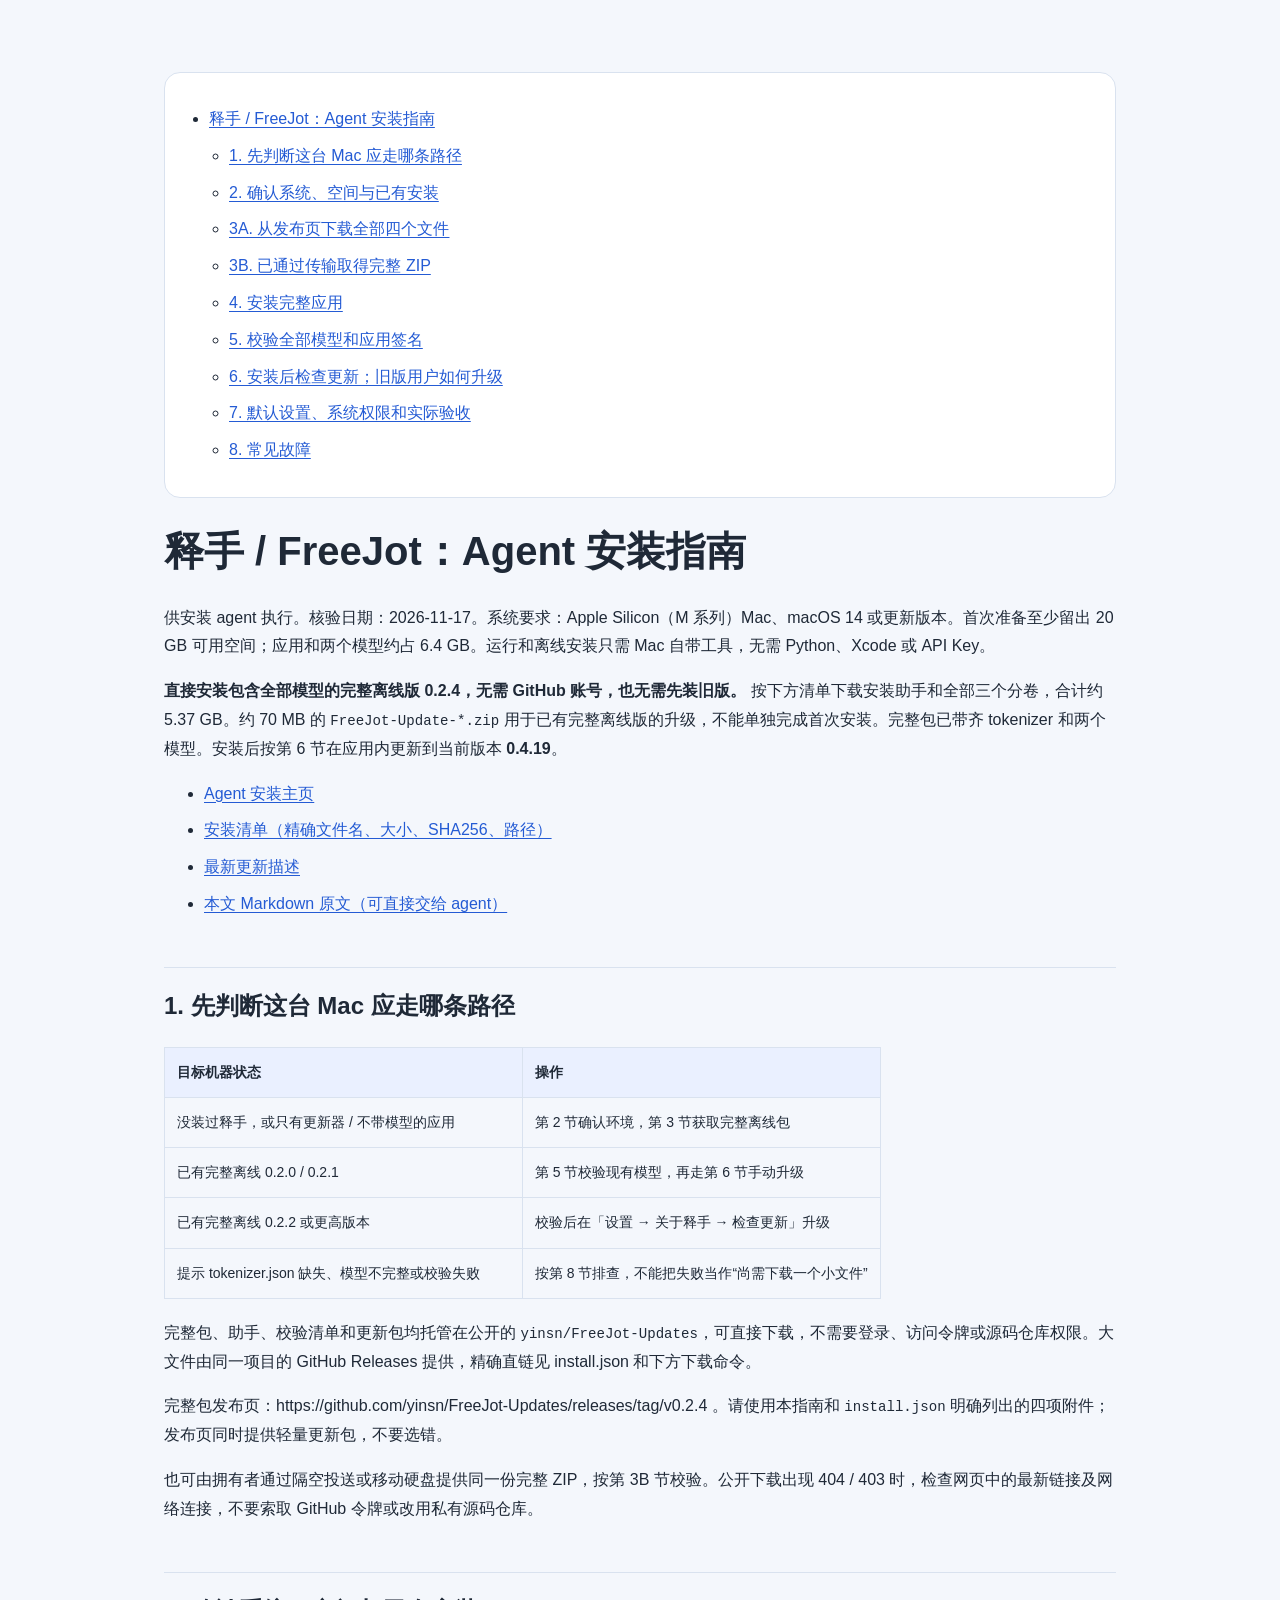
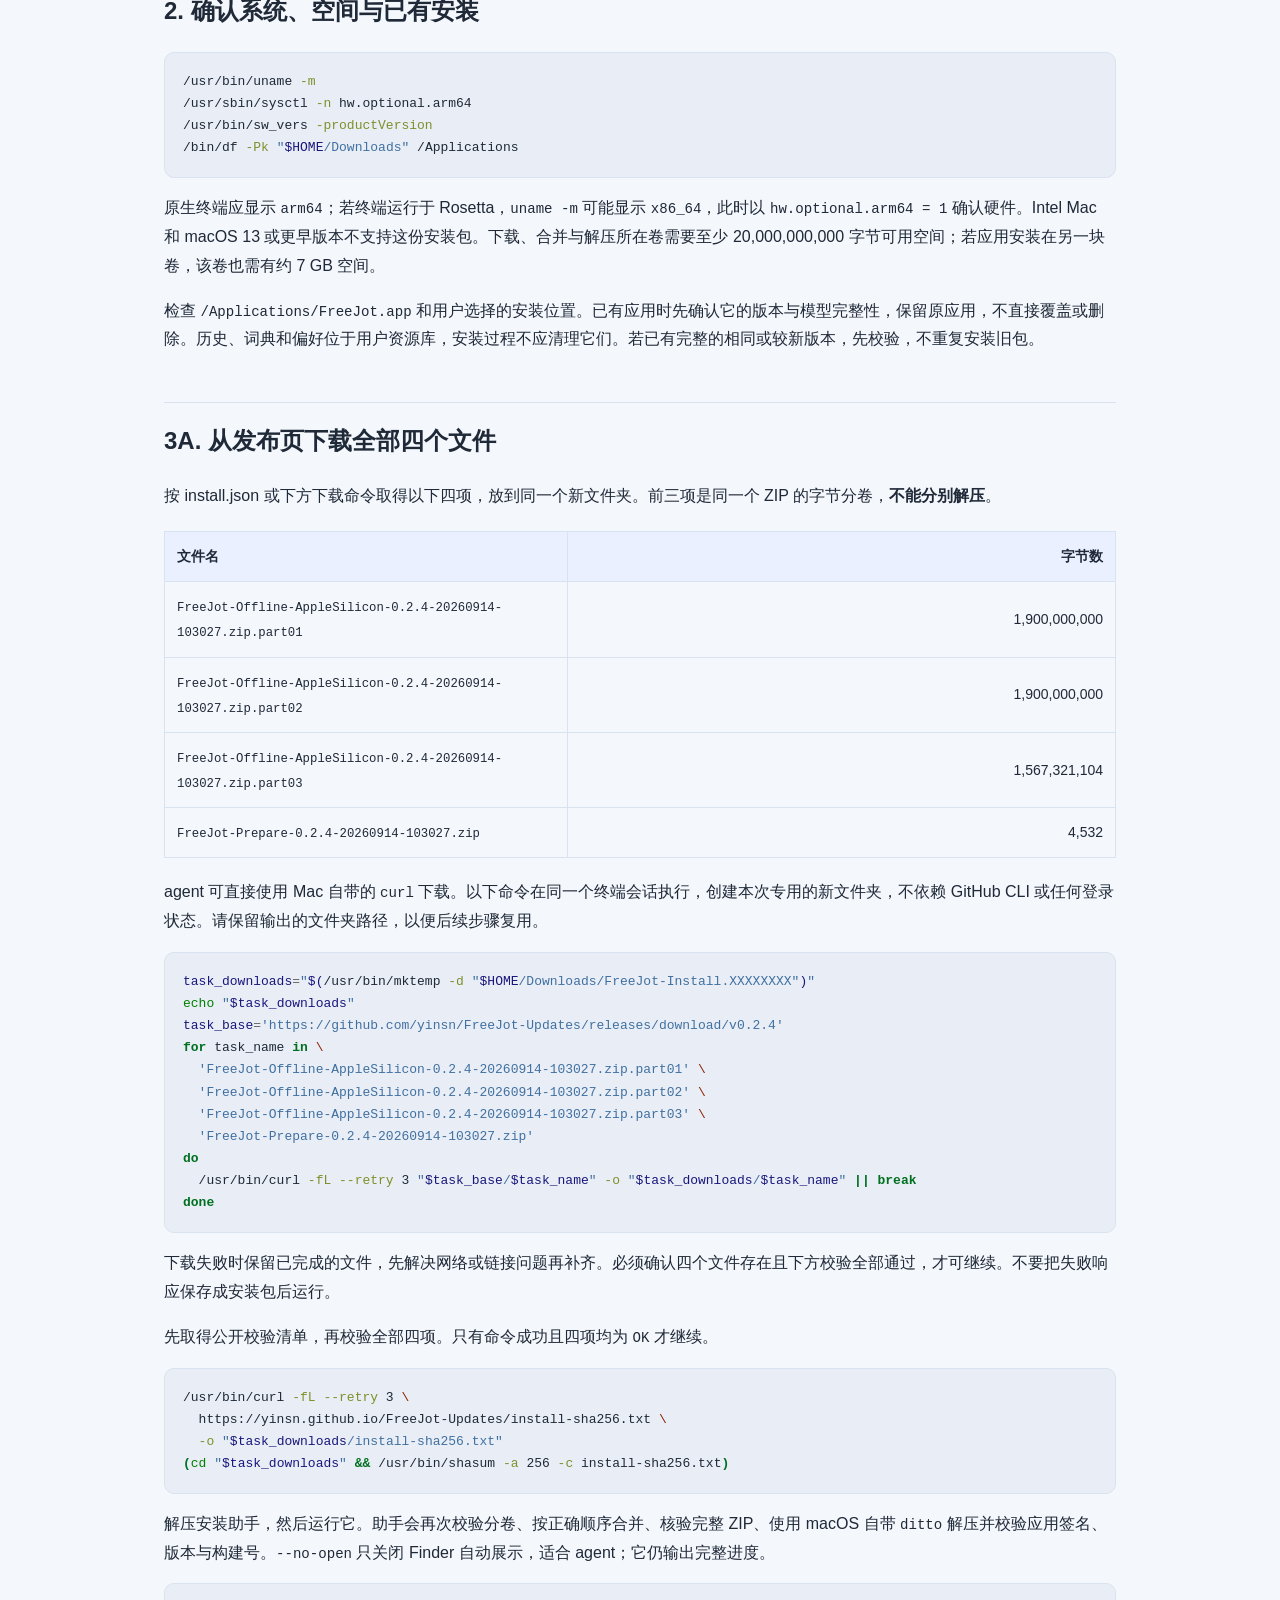
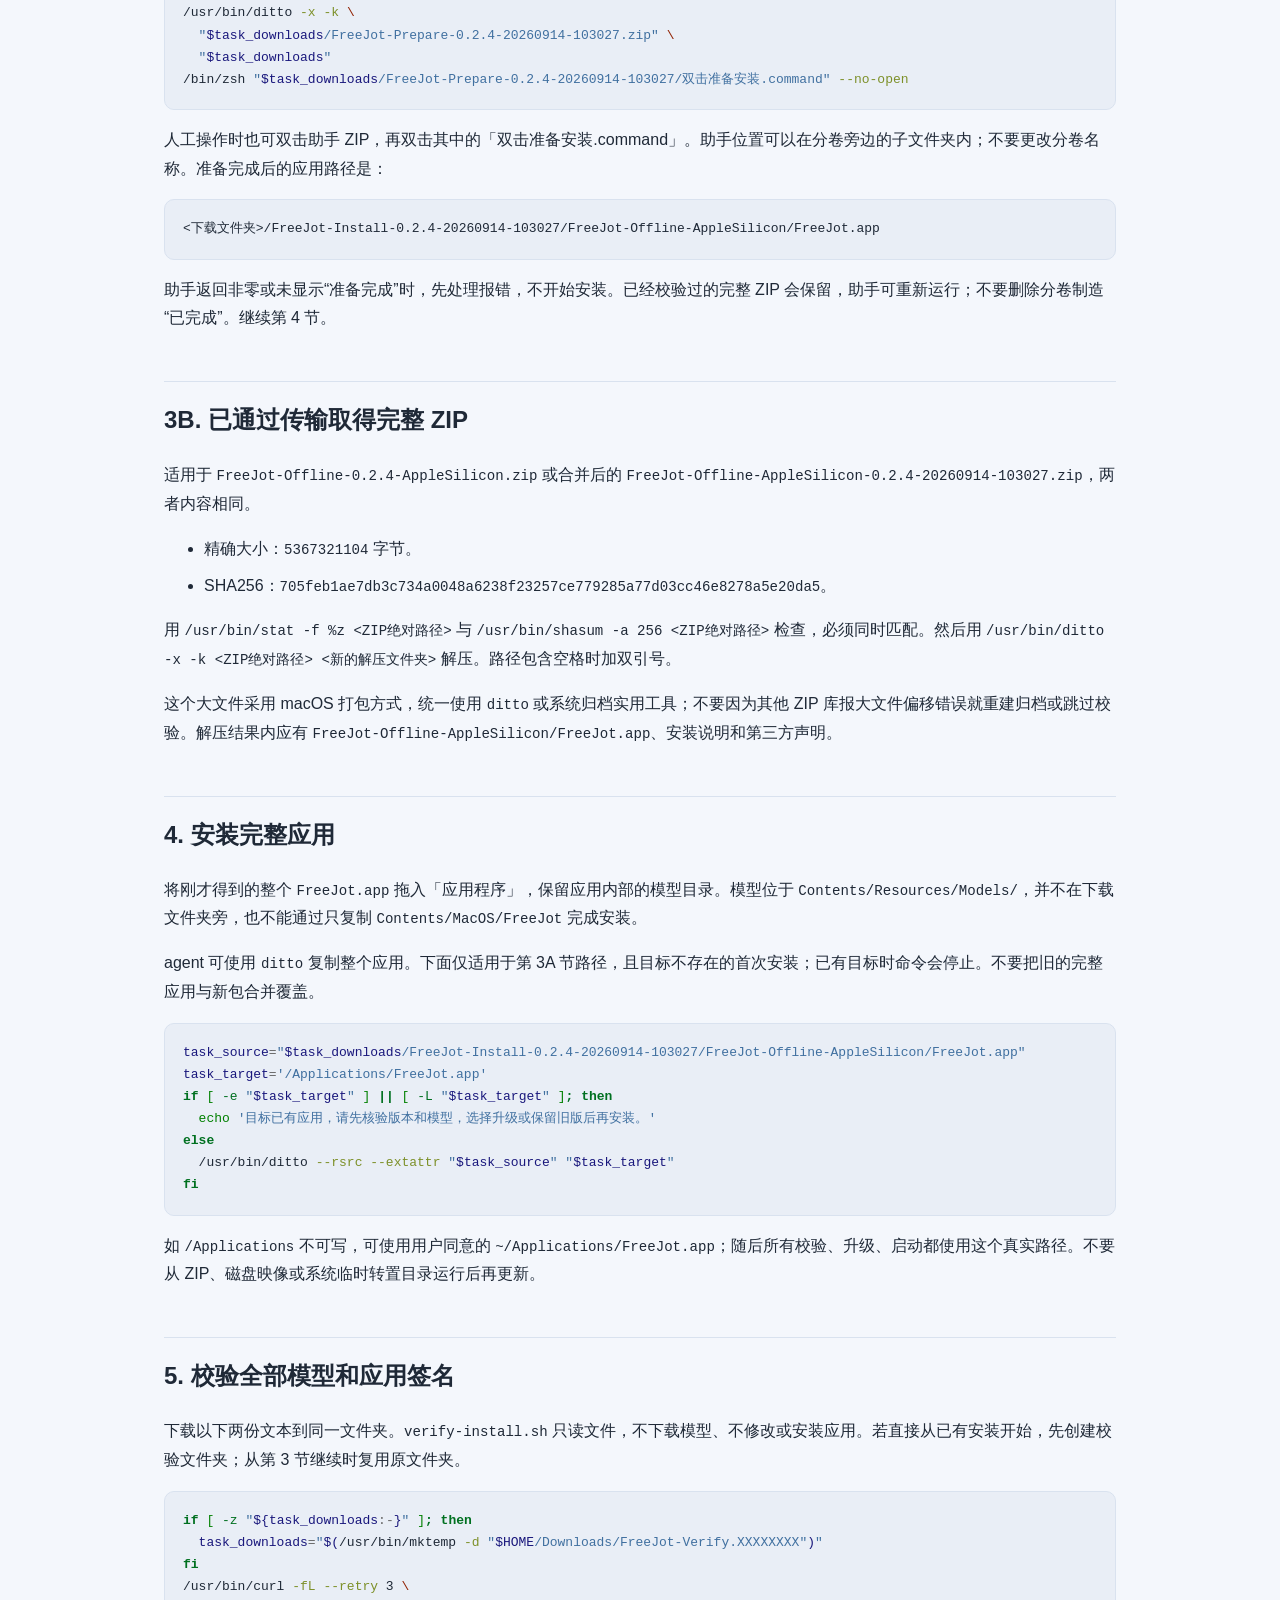
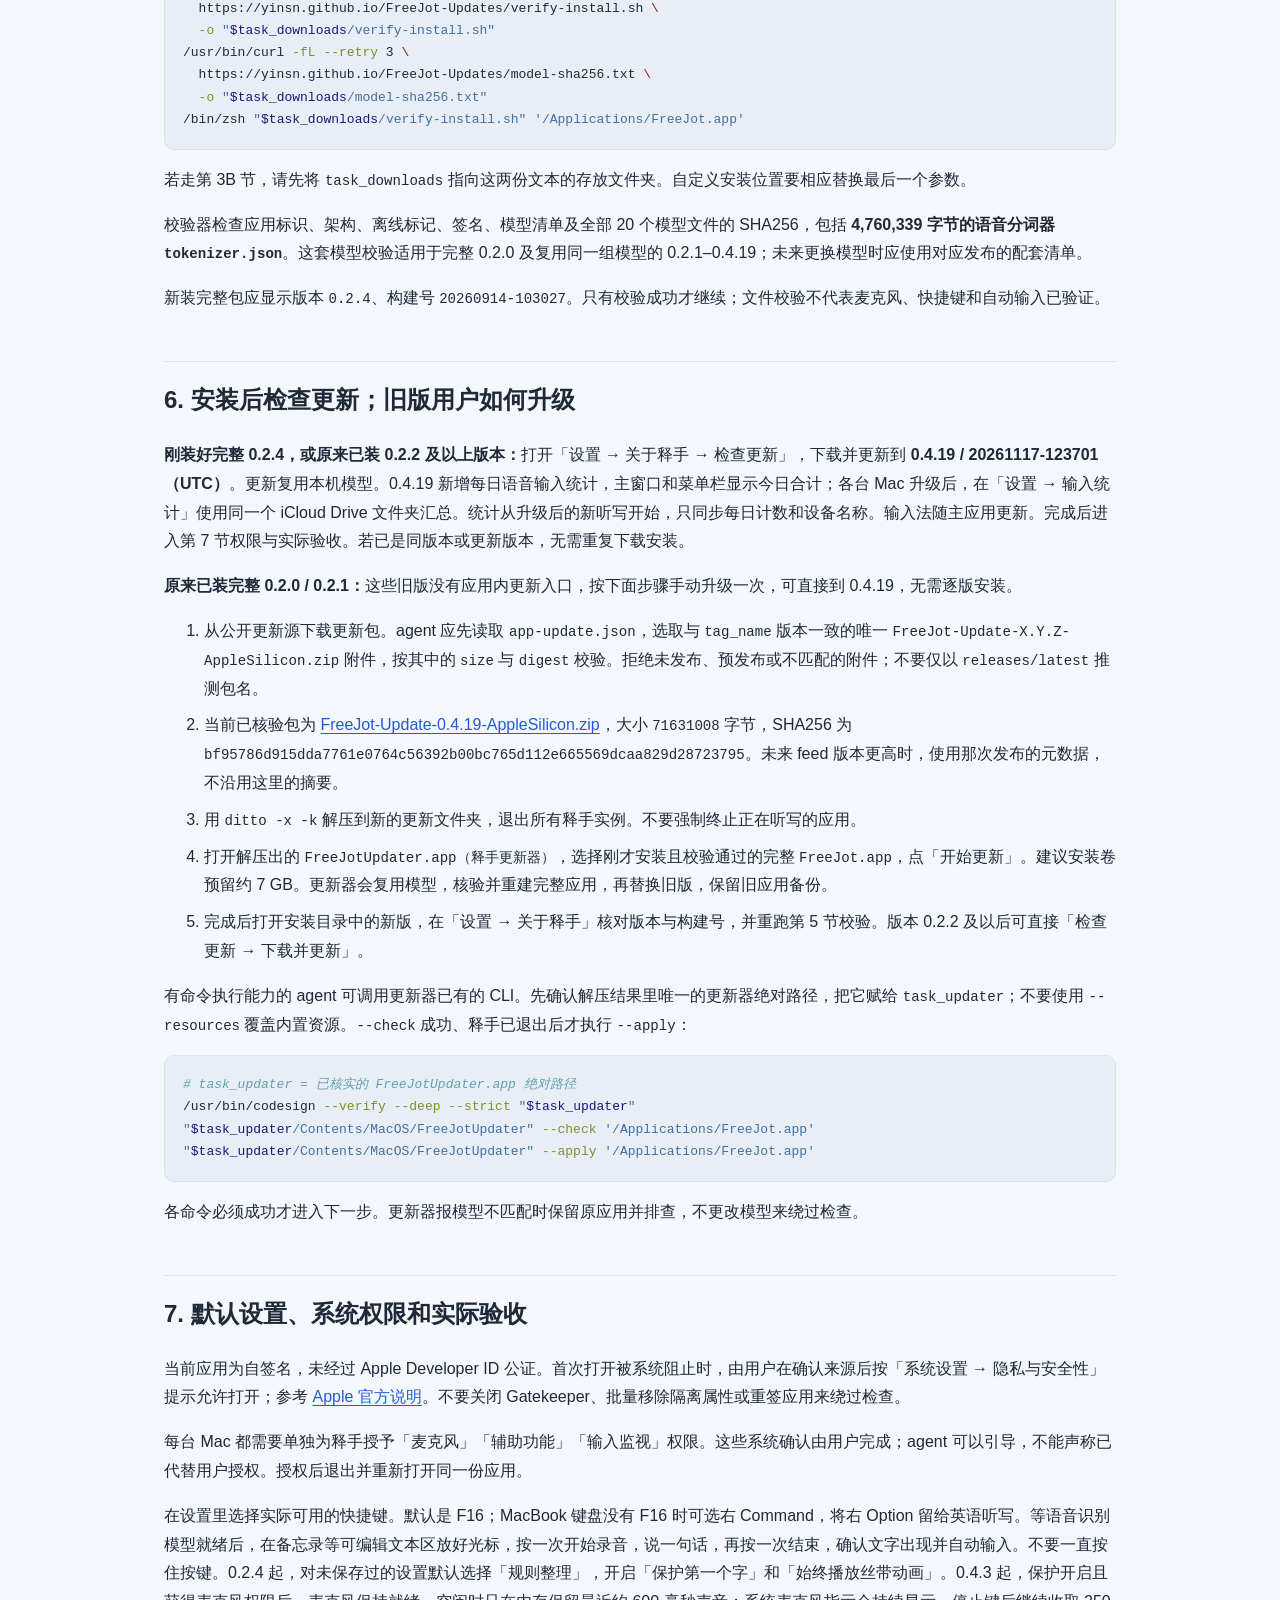
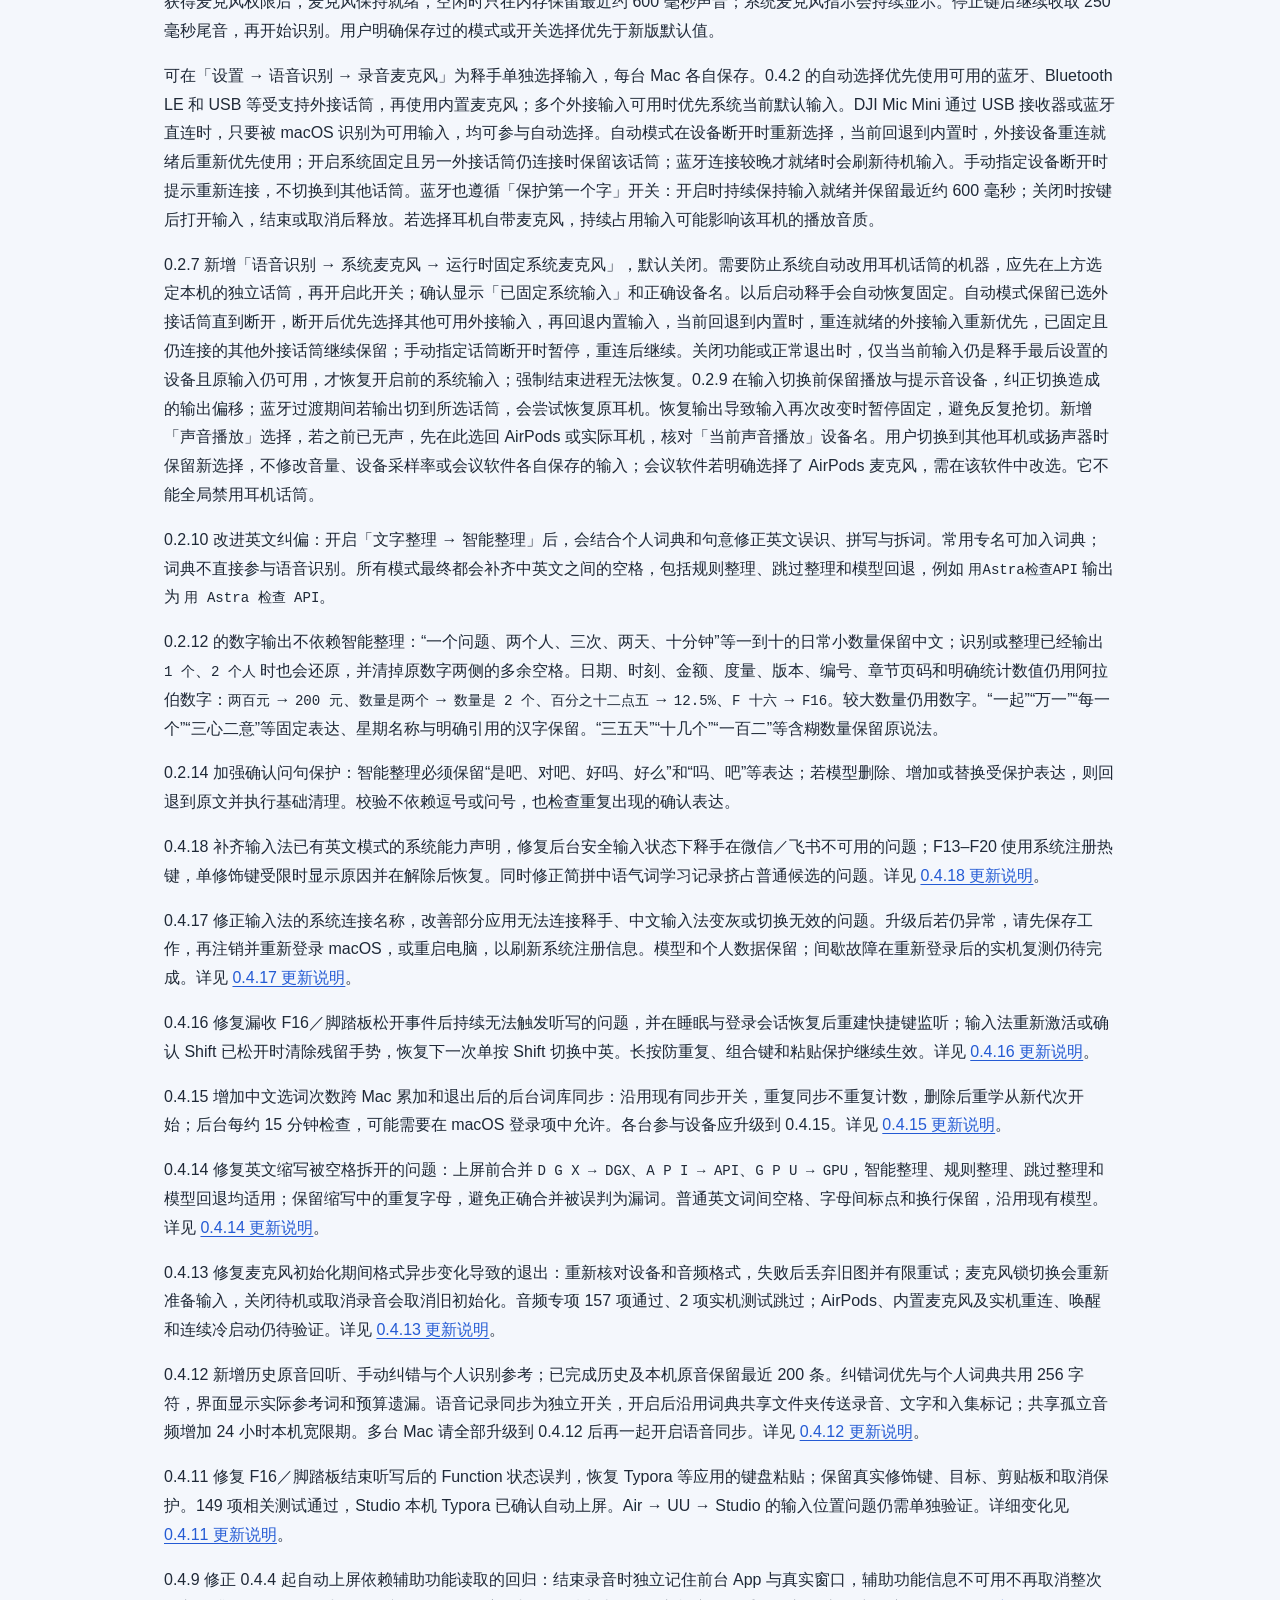
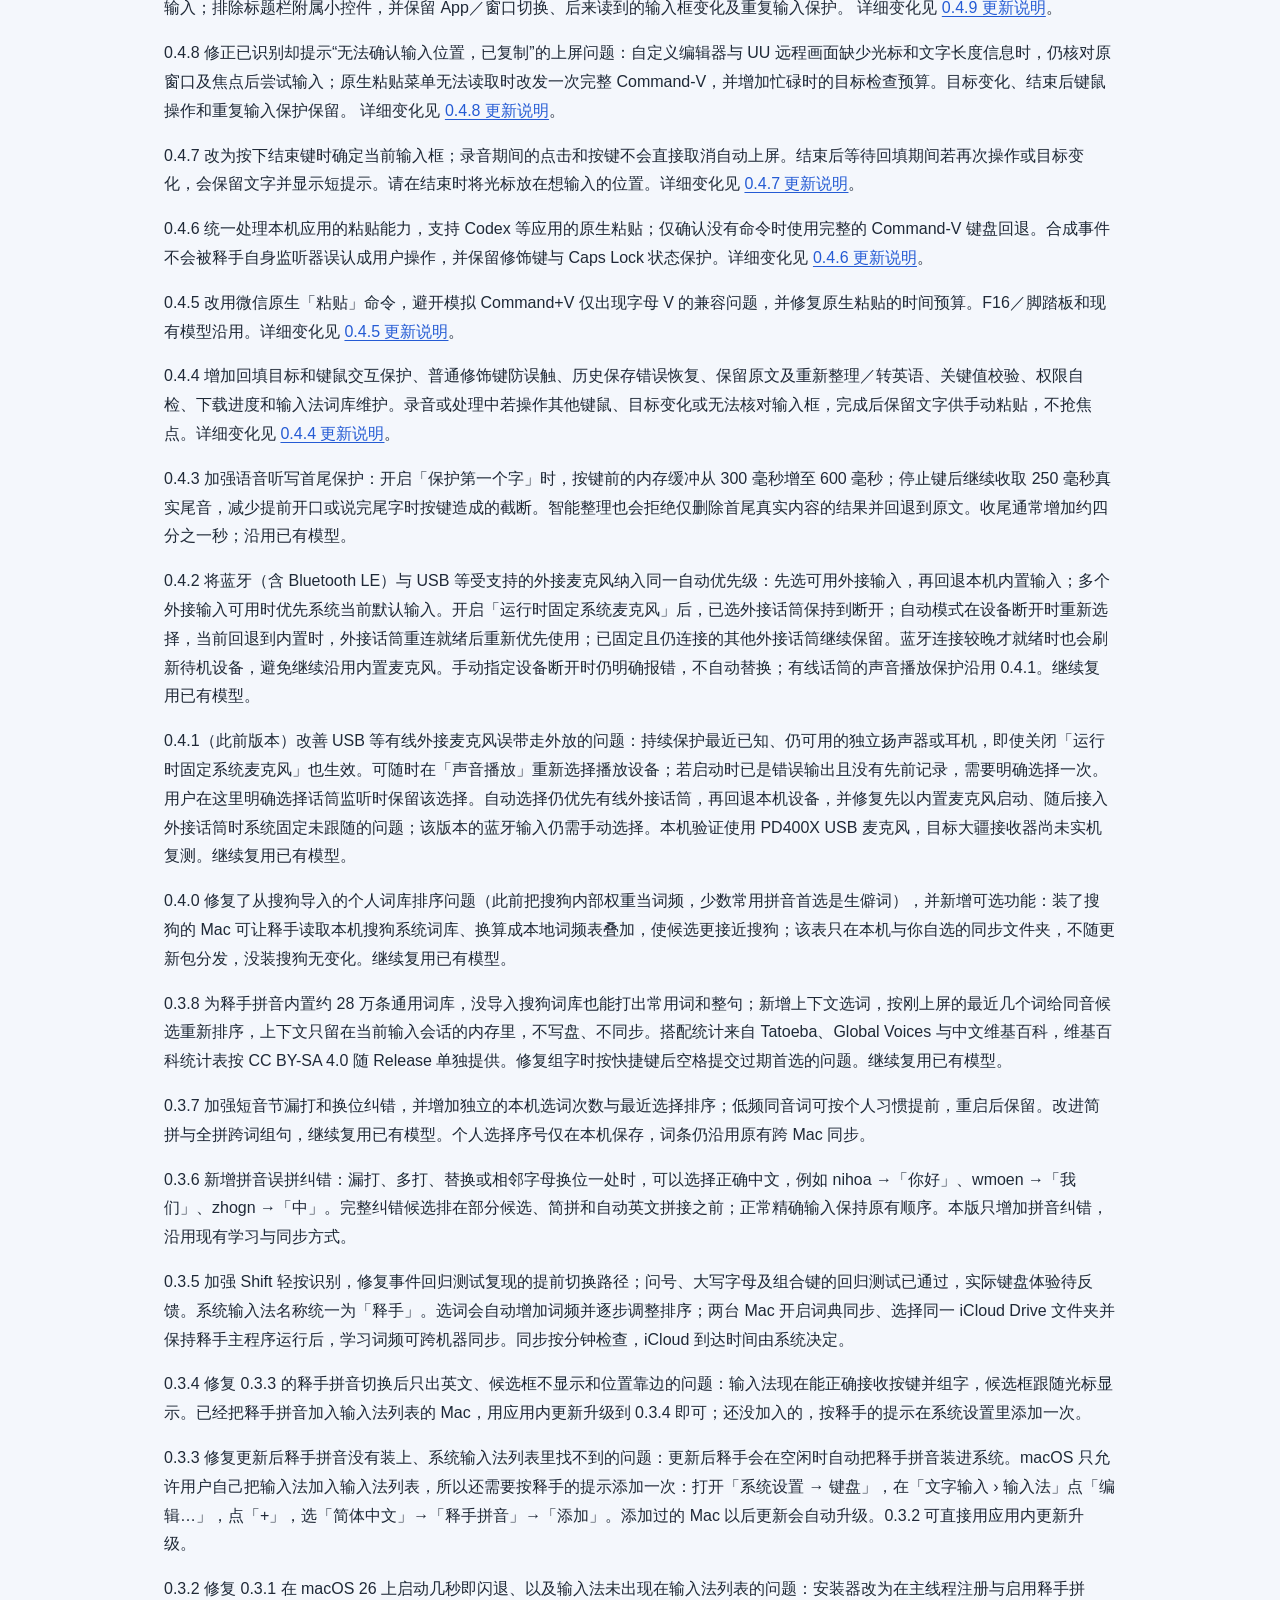
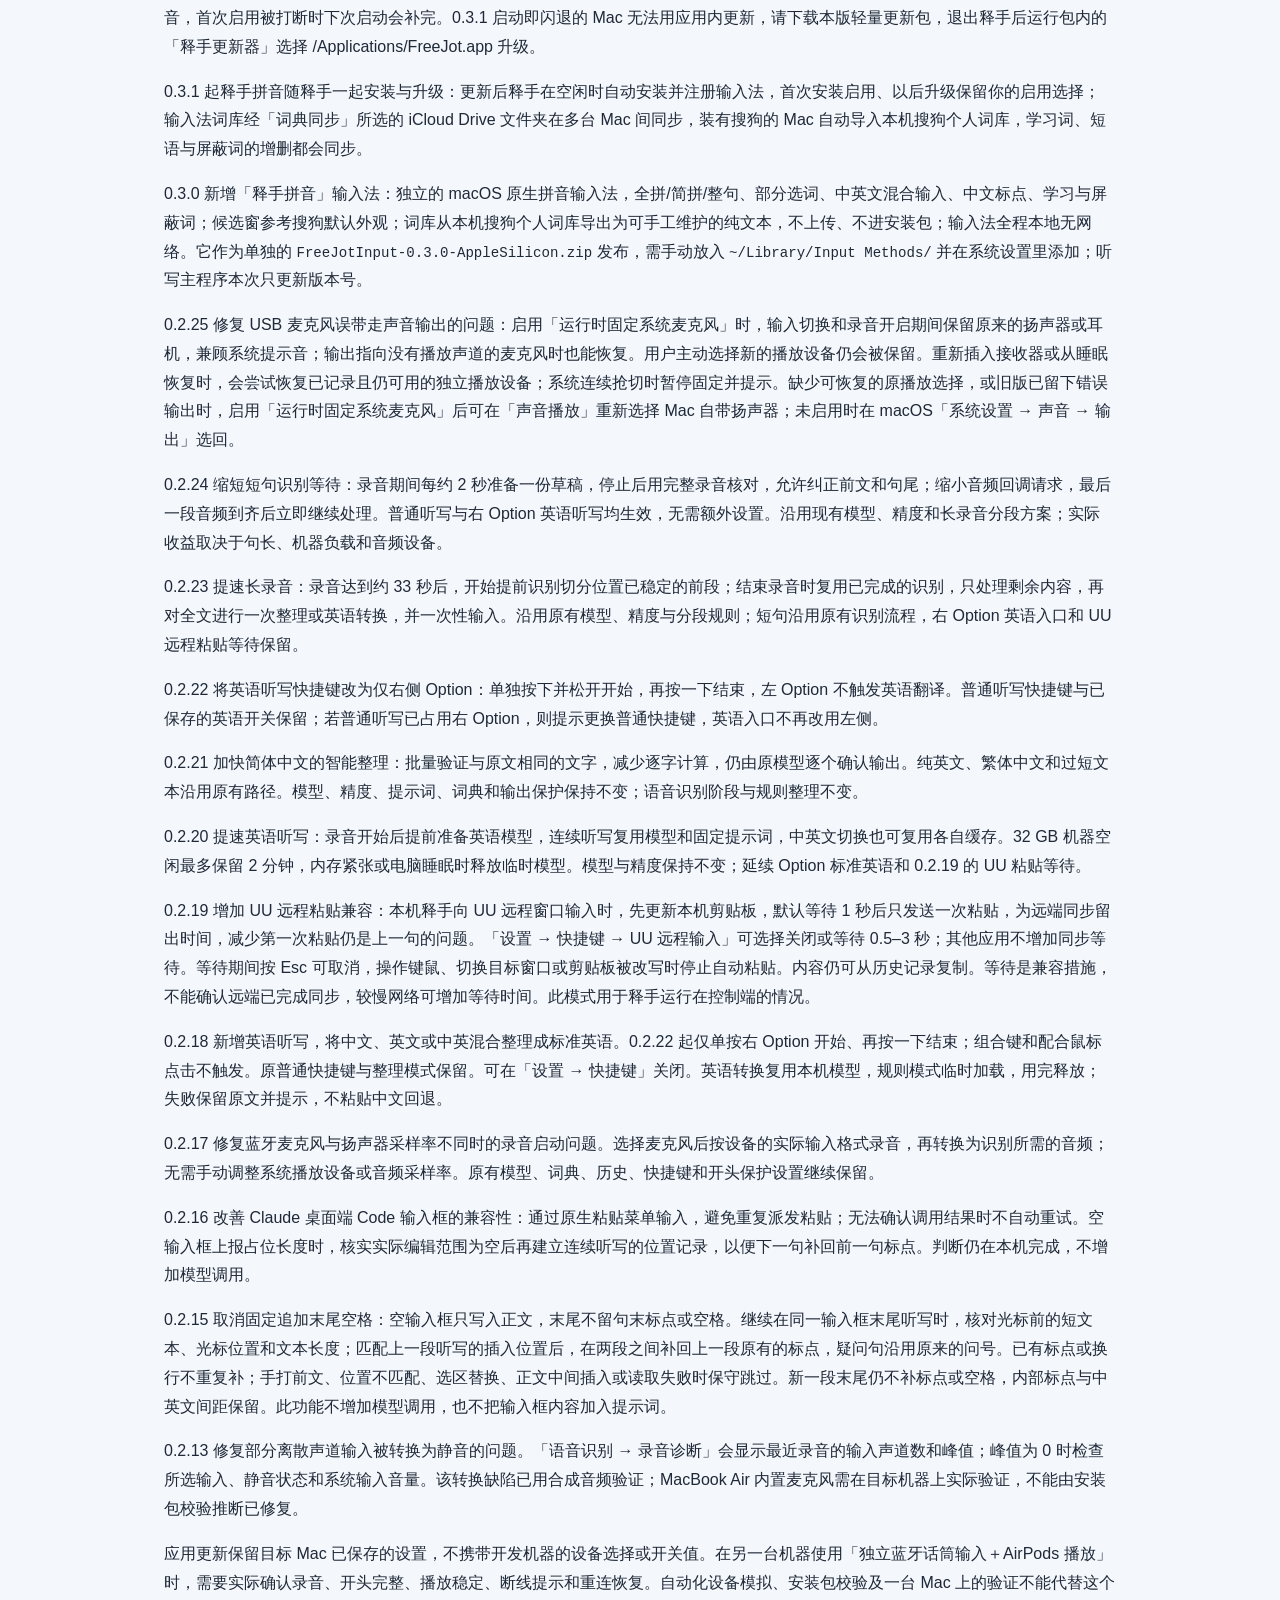
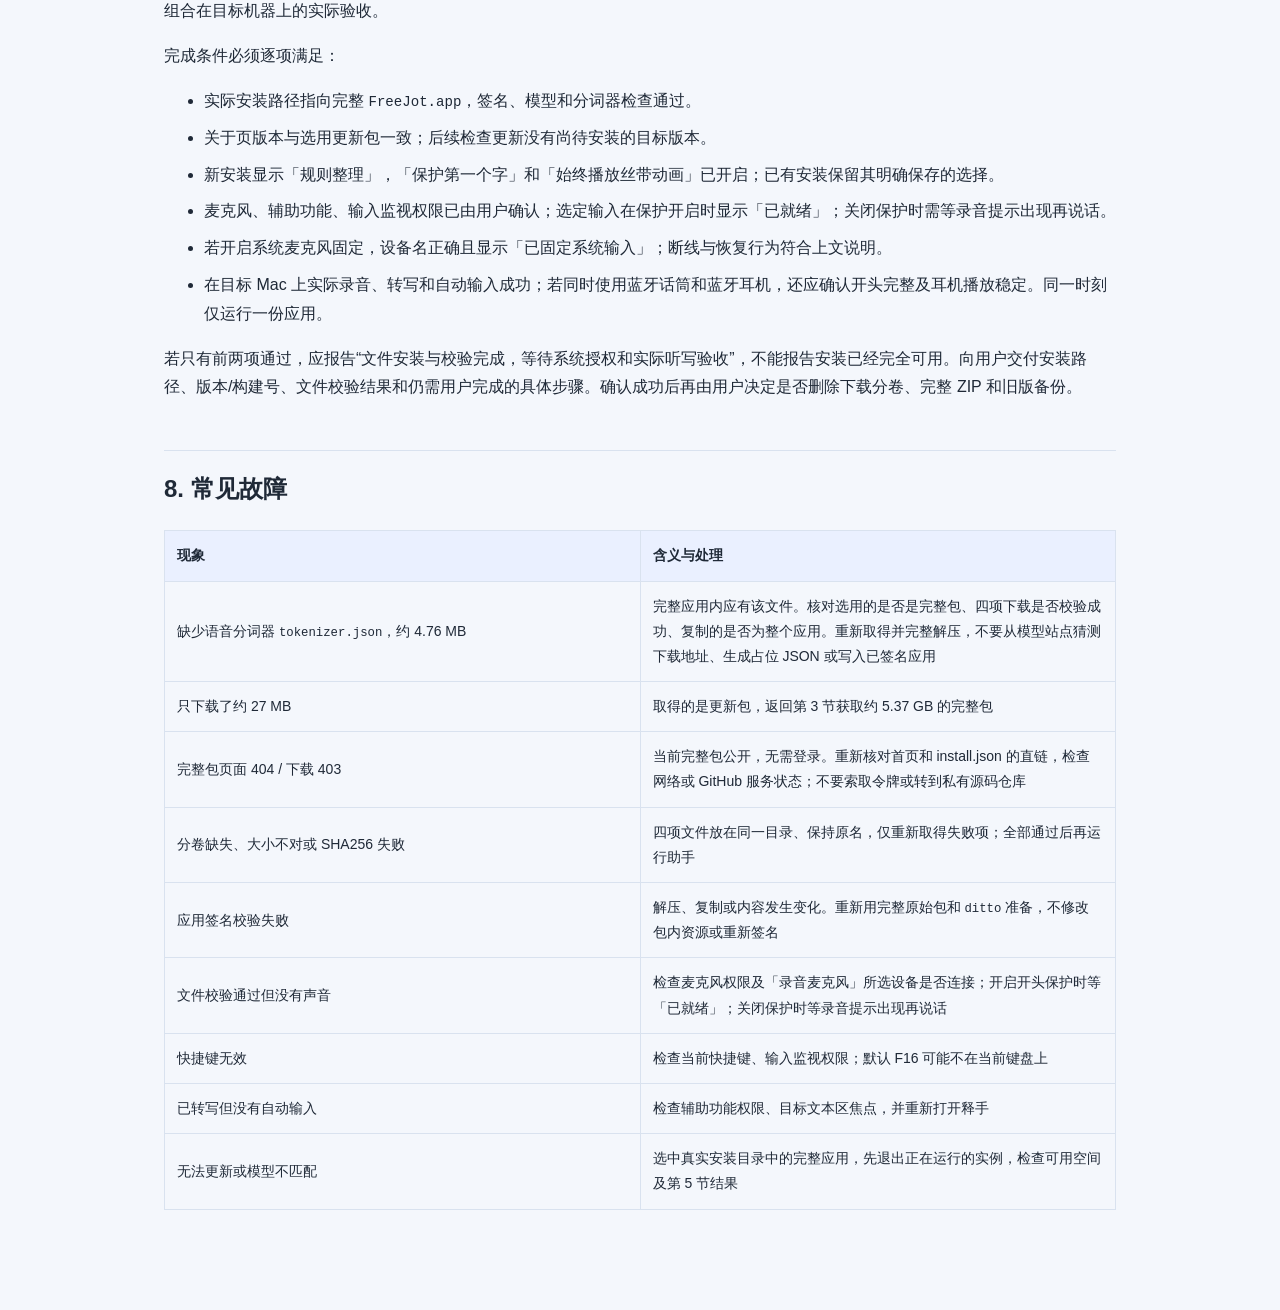
==== index.html @ 66956fc3 "Release FreeJot 0.4.19 daily dictation statistics" ====
<!DOCTYPE html>
<html xmlns="http://www.w3.org/1999/xhtml" lang="zh-CN" xml:lang="zh-CN">
<head>
  <meta charset="utf-8" />
  <meta name="generator" content="pandoc 3.10" />
  <meta name="viewport" content="width=device-width, initial-scale=1.0, user-scalable=yes" />
  <title>释手 · Agent 安装指南</title>
  <style>
    /* Default styles provided by pandoc.
    ** See https://pandoc.org/MANUAL.html#variables-for-html for config info.
    */
    span.smallcaps{font-variant: small-caps;}
    div.columns{display: flex; gap: 1.5em;}
    div.column{flex: auto;}
    @media screen {
    div.columns{gap: min(4vw, 1.5em);}
    div.column{overflow-x: auto;}
    }
    div.hanging-indent{margin-left: 1.5em; text-indent: -1.5em;}
    /* The extra [class] is a hack that increases specificity enough to
       override a similar rule in reveal.js */
    ul.task-list[class]{list-style: none;}
    ul.task-list li input[type="checkbox"] {
      font-size: inherit;
      width: 0.8em;
      margin: 0 0.8em 0.2em -1.6em;
      vertical-align: middle;
    }
    .display.math{display: block; text-align: center; margin: 0.5rem auto;}
    /* CSS for syntax highlighting */
    html { -webkit-text-size-adjust: 100%; }
    pre > code.sourceCode { white-space: pre; position: relative; }
    pre > code.sourceCode > span { display: inline-block; line-height: 1.25; }
    pre > code.sourceCode > span:empty { height: 1.2em; }
    .sourceCode { overflow: visible; }
    code.sourceCode > span { color: inherit; text-decoration: inherit; }
    div.sourceCode { margin: 1em 0; }
    pre.sourceCode { margin: 0; }
    @media screen {
    div.sourceCode { overflow: auto; }
    }
    @media print {
    pre > code.sourceCode { white-space: pre-wrap; }
    pre > code.sourceCode > span { text-indent: -5em; padding-left: 5em; }
    }
    pre.numberSource code
      { counter-reset: source-line 0; }
    pre.numberSource code > span
      { position: relative; left: -4em; counter-increment: source-line; }
    pre.numberSource code > span > a:first-child::before
      { content: counter(source-line);
        position: relative; left: -1em; text-align: right; vertical-align: baseline;
        border: none; display: inline-block;
        -webkit-touch-callout: none; -webkit-user-select: none;
        -khtml-user-select: none; -moz-user-select: none;
        -ms-user-select: none; user-select: none;
        padding: 0 4px; width: 4em;
        color: #aaaaaa;
      }
    pre.numberSource { margin-left: 3em; border-left: 1px solid #aaaaaa;  padding-left: 4px; }
    div.sourceCode
      {   }
    @media screen {
    pre > code.sourceCode > span > a:first-child::before { text-decoration: underline; }
    }
    code span.al { color: #ff0000; font-weight: bold; } /* Alert */
    code span.an { color: #60a0b0; font-weight: bold; font-style: italic; } /* Annotation */
    code span.at { color: #7d9029; } /* Attribute */
    code span.bn { color: #40a070; } /* BaseN */
    code span.bu { color: #008000; } /* BuiltIn */
    code span.cf { color: #007020; font-weight: bold; } /* ControlFlow */
    code span.ch { color: #4070a0; } /* Char */
    code span.cn { color: #880000; } /* Constant */
    code span.co { color: #60a0b0; font-style: italic; } /* Comment */
    code span.cv { color: #60a0b0; font-weight: bold; font-style: italic; } /* CommentVar */
    code span.do { color: #ba2121; font-style: italic; } /* Documentation */
    code span.dt { color: #902000; } /* DataType */
    code span.dv { color: #40a070; } /* DecVal */
    code span.er { color: #ff0000; font-weight: bold; } /* Error */
    code span.ex { } /* Extension */
    code span.fl { color: #40a070; } /* Float */
    code span.fu { color: #06287e; } /* Function */
    code span.im { color: #008000; font-weight: bold; } /* Import */
    code span.in { color: #60a0b0; font-weight: bold; font-style: italic; } /* Information */
    code span.kw { color: #007020; font-weight: bold; } /* Keyword */
    code span.op { color: #666666; } /* Operator */
    code span.ot { color: #007020; } /* Other */
    code span.pp { color: #bc7a00; } /* Preprocessor */
    code span.sc { color: #4070a0; } /* SpecialChar */
    code span.ss { color: #bb6688; } /* SpecialString */
    code span.st { color: #4070a0; } /* String */
    code span.va { color: #19177c; } /* Variable */
    code span.vs { color: #4070a0; } /* VerbatimString */
    code span.wa { color: #60a0b0; font-weight: bold; font-style: italic; } /* Warning */
  </style>
  <link rel="stylesheet" href="install.css" />
</head>
<body>
<nav id="TOC" role="doc-toc">
<ul>
<li><a href="#释手-freejotagent-安装指南"
id="toc-释手-freejotagent-安装指南">释手 / FreeJot：Agent 安装指南</a>
<ul>
<li><a href="#先判断这台-mac-应走哪条路径"
id="toc-先判断这台-mac-应走哪条路径">1. 先判断这台 Mac
应走哪条路径</a></li>
<li><a href="#确认系统空间与已有安装" id="toc-确认系统空间与已有安装">2.
确认系统、空间与已有安装</a></li>
<li><a href="#a.-从发布页下载全部四个文件"
id="toc-a.-从发布页下载全部四个文件">3A.
从发布页下载全部四个文件</a></li>
<li><a href="#b.-已通过传输取得完整-zip"
id="toc-b.-已通过传输取得完整-zip">3B. 已通过传输取得完整 ZIP</a></li>
<li><a href="#安装完整应用" id="toc-安装完整应用">4.
安装完整应用</a></li>
<li><a href="#校验全部模型和应用签名" id="toc-校验全部模型和应用签名">5.
校验全部模型和应用签名</a></li>
<li><a href="#安装后检查更新旧版用户如何升级"
id="toc-安装后检查更新旧版用户如何升级">6.
安装后检查更新；旧版用户如何升级</a></li>
<li><a href="#默认设置系统权限和实际验收"
id="toc-默认设置系统权限和实际验收">7.
默认设置、系统权限和实际验收</a></li>
<li><a href="#常见故障" id="toc-常见故障">8. 常见故障</a></li>
</ul></li>
</ul>
</nav>
<h1 id="释手-freejotagent-安装指南">释手 / FreeJot：Agent 安装指南</h1>
<p>供安装 agent 执行。核验日期：2026-11-17。系统要求：Apple Silicon（M
系列）Mac、macOS 14 或更新版本。首次准备至少留出 20 GB
可用空间；应用和两个模型约占 6.4 GB。运行和离线安装只需 Mac
自带工具，无需 Python、Xcode 或 API Key。</p>
<p><strong>直接安装包含全部模型的完整离线版 0.2.4，无需 GitHub
账号，也无需先装旧版。</strong>
按下方清单下载安装助手和全部三个分卷，合计约 5.37 GB。约 70 MB 的
<code>FreeJot-Update-*.zip</code>
用于已有完整离线版的升级，不能单独完成首次安装。完整包已带齐 tokenizer
和两个模型。安装后按第 6 节在应用内更新到当前版本
<strong>0.4.19</strong>。</p>
<ul>
<li><a href="https://yinsn.github.io/FreeJot-Updates/">Agent
安装主页</a></li>
<li><a
href="https://yinsn.github.io/FreeJot-Updates/install.json">安装清单（精确文件名、大小、SHA256、路径）</a></li>
<li><a
href="https://yinsn.github.io/FreeJot-Updates/app-update.json">最新更新描述</a></li>
<li><a href="https://yinsn.github.io/FreeJot-Updates/INSTALL.md">本文
Markdown 原文（可直接交给 agent）</a></li>
</ul>
<h2 id="先判断这台-mac-应走哪条路径">1. 先判断这台 Mac 应走哪条路径</h2>
<table>
<colgroup>
<col style="width: 50%" />
<col style="width: 50%" />
</colgroup>
<thead>
<tr>
<th>目标机器状态</th>
<th>操作</th>
</tr>
</thead>
<tbody>
<tr>
<td>没装过释手，或只有更新器 / 不带模型的应用</td>
<td>第 2 节确认环境，第 3 节获取完整离线包</td>
</tr>
<tr>
<td>已有完整离线 0.2.0 / 0.2.1</td>
<td>第 5 节校验现有模型，再走第 6 节手动升级</td>
</tr>
<tr>
<td>已有完整离线 0.2.2 或更高版本</td>
<td>校验后在「设置 → 关于释手 → 检查更新」升级</td>
</tr>
<tr>
<td>提示 tokenizer.json 缺失、模型不完整或校验失败</td>
<td>按第 8 节排查，不能把失败当作“尚需下载一个小文件”</td>
</tr>
</tbody>
</table>
<p>完整包、助手、校验清单和更新包均托管在公开的
<code>yinsn/FreeJot-Updates</code>，可直接下载，不需要登录、访问令牌或源码仓库权限。大文件由同一项目的
GitHub Releases 提供，精确直链见 install.json 和下方下载命令。</p>
<p>完整包发布页：https://github.com/yinsn/FreeJot-Updates/releases/tag/v0.2.4
。请使用本指南和 <code>install.json</code>
明确列出的四项附件；发布页同时提供轻量更新包，不要选错。</p>
<p>也可由拥有者通过隔空投送或移动硬盘提供同一份完整 ZIP，按第 3B
节校验。公开下载出现 404 / 403
时，检查网页中的最新链接及网络连接，不要索取 GitHub
令牌或改用私有源码仓库。</p>
<h2 id="确认系统空间与已有安装">2. 确认系统、空间与已有安装</h2>
<div class="sourceCode" id="cb1"><pre class="sourceCode sh"><code class="sourceCode bash"><span id="cb1-1"><a href="#cb1-1" aria-hidden="true" tabindex="-1"></a><span class="ex">/usr/bin/uname</span> <span class="at">-m</span></span>
<span id="cb1-2"><a href="#cb1-2" aria-hidden="true" tabindex="-1"></a><span class="ex">/usr/sbin/sysctl</span> <span class="at">-n</span> hw.optional.arm64</span>
<span id="cb1-3"><a href="#cb1-3" aria-hidden="true" tabindex="-1"></a><span class="ex">/usr/bin/sw_vers</span> <span class="at">-productVersion</span></span>
<span id="cb1-4"><a href="#cb1-4" aria-hidden="true" tabindex="-1"></a><span class="ex">/bin/df</span> <span class="at">-Pk</span> <span class="st">&quot;</span><span class="va">$HOME</span><span class="st">/Downloads&quot;</span> /Applications</span></code></pre></div>
<p>原生终端应显示 <code>arm64</code>；若终端运行于
Rosetta，<code>uname -m</code> 可能显示 <code>x86_64</code>，此时以
<code>hw.optional.arm64 = 1</code> 确认硬件。Intel Mac 和 macOS 13
或更早版本不支持这份安装包。下载、合并与解压所在卷需要至少
20,000,000,000 字节可用空间；若应用安装在另一块卷，该卷也需有约 7 GB
空间。</p>
<p>检查 <code>/Applications/FreeJot.app</code>
和用户选择的安装位置。已有应用时先确认它的版本与模型完整性，保留原应用，不直接覆盖或删除。历史、词典和偏好位于用户资源库，安装过程不应清理它们。若已有完整的相同或较新版本，先校验，不重复安装旧包。</p>
<h2 id="a.-从发布页下载全部四个文件">3A. 从发布页下载全部四个文件</h2>
<p>按 install.json
或下方下载命令取得以下四项，放到同一个新文件夹。前三项是同一个 ZIP
的字节分卷，<strong>不能分别解压</strong>。</p>
<table>
<colgroup>
<col style="width: 42%" />
<col style="width: 57%" />
</colgroup>
<thead>
<tr>
<th>文件名</th>
<th style="text-align: right;">字节数</th>
</tr>
</thead>
<tbody>
<tr>
<td><code>FreeJot-Offline-AppleSilicon-0.2.4-20260914-103027.zip.part01</code></td>
<td style="text-align: right;">1,900,000,000</td>
</tr>
<tr>
<td><code>FreeJot-Offline-AppleSilicon-0.2.4-20260914-103027.zip.part02</code></td>
<td style="text-align: right;">1,900,000,000</td>
</tr>
<tr>
<td><code>FreeJot-Offline-AppleSilicon-0.2.4-20260914-103027.zip.part03</code></td>
<td style="text-align: right;">1,567,321,104</td>
</tr>
<tr>
<td><code>FreeJot-Prepare-0.2.4-20260914-103027.zip</code></td>
<td style="text-align: right;">4,532</td>
</tr>
</tbody>
</table>
<p>agent 可直接使用 Mac 自带的 <code>curl</code>
下载。以下命令在同一个终端会话执行，创建本次专用的新文件夹，不依赖
GitHub CLI
或任何登录状态。请保留输出的文件夹路径，以便后续步骤复用。</p>
<div class="sourceCode" id="cb2"><pre class="sourceCode sh"><code class="sourceCode bash"><span id="cb2-1"><a href="#cb2-1" aria-hidden="true" tabindex="-1"></a><span class="va">task_downloads</span><span class="op">=</span><span class="st">&quot;</span><span class="va">$(</span><span class="ex">/usr/bin/mktemp</span> <span class="at">-d</span> <span class="st">&quot;</span><span class="va">$HOME</span><span class="st">/Downloads/FreeJot-Install.XXXXXXXX&quot;</span><span class="va">)</span><span class="st">&quot;</span></span>
<span id="cb2-2"><a href="#cb2-2" aria-hidden="true" tabindex="-1"></a><span class="bu">echo</span> <span class="st">&quot;</span><span class="va">$task_downloads</span><span class="st">&quot;</span></span>
<span id="cb2-3"><a href="#cb2-3" aria-hidden="true" tabindex="-1"></a><span class="va">task_base</span><span class="op">=</span><span class="st">&#39;https://github.com/yinsn/FreeJot-Updates/releases/download/v0.2.4&#39;</span></span>
<span id="cb2-4"><a href="#cb2-4" aria-hidden="true" tabindex="-1"></a><span class="cf">for</span> task_name <span class="kw">in</span> <span class="dt">\</span></span>
<span id="cb2-5"><a href="#cb2-5" aria-hidden="true" tabindex="-1"></a>  <span class="st">&#39;FreeJot-Offline-AppleSilicon-0.2.4-20260914-103027.zip.part01&#39;</span> <span class="dt">\</span></span>
<span id="cb2-6"><a href="#cb2-6" aria-hidden="true" tabindex="-1"></a>  <span class="st">&#39;FreeJot-Offline-AppleSilicon-0.2.4-20260914-103027.zip.part02&#39;</span> <span class="dt">\</span></span>
<span id="cb2-7"><a href="#cb2-7" aria-hidden="true" tabindex="-1"></a>  <span class="st">&#39;FreeJot-Offline-AppleSilicon-0.2.4-20260914-103027.zip.part03&#39;</span> <span class="dt">\</span></span>
<span id="cb2-8"><a href="#cb2-8" aria-hidden="true" tabindex="-1"></a>  <span class="st">&#39;FreeJot-Prepare-0.2.4-20260914-103027.zip&#39;</span></span>
<span id="cb2-9"><a href="#cb2-9" aria-hidden="true" tabindex="-1"></a><span class="cf">do</span></span>
<span id="cb2-10"><a href="#cb2-10" aria-hidden="true" tabindex="-1"></a>  <span class="ex">/usr/bin/curl</span> <span class="at">-fL</span> <span class="at">--retry</span> 3 <span class="st">&quot;</span><span class="va">$task_base</span><span class="st">/</span><span class="va">$task_name</span><span class="st">&quot;</span> <span class="at">-o</span> <span class="st">&quot;</span><span class="va">$task_downloads</span><span class="st">/</span><span class="va">$task_name</span><span class="st">&quot;</span> <span class="kw">||</span> <span class="cf">break</span></span>
<span id="cb2-11"><a href="#cb2-11" aria-hidden="true" tabindex="-1"></a><span class="cf">done</span></span></code></pre></div>
<p>下载失败时保留已完成的文件，先解决网络或链接问题再补齐。必须确认四个文件存在且下方校验全部通过，才可继续。不要把失败响应保存成安装包后运行。</p>
<p>先取得公开校验清单，再校验全部四项。只有命令成功且四项均为
<code>OK</code> 才继续。</p>
<div class="sourceCode" id="cb3"><pre class="sourceCode sh"><code class="sourceCode bash"><span id="cb3-1"><a href="#cb3-1" aria-hidden="true" tabindex="-1"></a><span class="ex">/usr/bin/curl</span> <span class="at">-fL</span> <span class="at">--retry</span> 3 <span class="dt">\</span></span>
<span id="cb3-2"><a href="#cb3-2" aria-hidden="true" tabindex="-1"></a>  https://yinsn.github.io/FreeJot-Updates/install-sha256.txt <span class="dt">\</span></span>
<span id="cb3-3"><a href="#cb3-3" aria-hidden="true" tabindex="-1"></a>  <span class="at">-o</span> <span class="st">&quot;</span><span class="va">$task_downloads</span><span class="st">/install-sha256.txt&quot;</span></span>
<span id="cb3-4"><a href="#cb3-4" aria-hidden="true" tabindex="-1"></a><span class="kw">(</span><span class="bu">cd</span> <span class="st">&quot;</span><span class="va">$task_downloads</span><span class="st">&quot;</span> <span class="kw">&amp;&amp;</span> <span class="ex">/usr/bin/shasum</span> <span class="at">-a</span> 256 <span class="at">-c</span> install-sha256.txt<span class="kw">)</span></span></code></pre></div>
<p>解压安装助手，然后运行它。助手会再次校验分卷、按正确顺序合并、核验完整
ZIP、使用 macOS 自带 <code>ditto</code>
解压并校验应用签名、版本与构建号。<code>--no-open</code> 只关闭 Finder
自动展示，适合 agent；它仍输出完整进度。</p>
<div class="sourceCode" id="cb4"><pre class="sourceCode sh"><code class="sourceCode bash"><span id="cb4-1"><a href="#cb4-1" aria-hidden="true" tabindex="-1"></a><span class="ex">/usr/bin/ditto</span> <span class="at">-x</span> <span class="at">-k</span> <span class="dt">\</span></span>
<span id="cb4-2"><a href="#cb4-2" aria-hidden="true" tabindex="-1"></a>  <span class="st">&quot;</span><span class="va">$task_downloads</span><span class="st">/FreeJot-Prepare-0.2.4-20260914-103027.zip&quot;</span> <span class="dt">\</span></span>
<span id="cb4-3"><a href="#cb4-3" aria-hidden="true" tabindex="-1"></a>  <span class="st">&quot;</span><span class="va">$task_downloads</span><span class="st">&quot;</span></span>
<span id="cb4-4"><a href="#cb4-4" aria-hidden="true" tabindex="-1"></a><span class="ex">/bin/zsh</span> <span class="st">&quot;</span><span class="va">$task_downloads</span><span class="st">/FreeJot-Prepare-0.2.4-20260914-103027/双击准备安装.command&quot;</span> <span class="at">--no-open</span></span></code></pre></div>
<p>人工操作时也可双击助手
ZIP，再双击其中的「双击准备安装.command」。助手位置可以在分卷旁边的子文件夹内；不要更改分卷名称。准备完成后的应用路径是：</p>
<pre class="text"><code>&lt;下载文件夹&gt;/FreeJot-Install-0.2.4-20260914-103027/FreeJot-Offline-AppleSilicon/FreeJot.app</code></pre>
<p>助手返回非零或未显示“准备完成”时，先处理报错，不开始安装。已经校验过的完整
ZIP 会保留，助手可重新运行；不要删除分卷制造“已完成”。继续第 4 节。</p>
<h2 id="b.-已通过传输取得完整-zip">3B. 已通过传输取得完整 ZIP</h2>
<p>适用于 <code>FreeJot-Offline-0.2.4-AppleSilicon.zip</code> 或合并后的
<code>FreeJot-Offline-AppleSilicon-0.2.4-20260914-103027.zip</code>，两者内容相同。</p>
<ul>
<li>精确大小：<code>5367321104</code> 字节。</li>
<li>SHA256：<code>705feb1ae7db3c734a0048a6238f23257ce779285a77d03cc46e8278a5e20da5</code>。</li>
</ul>
<p>用 <code>/usr/bin/stat -f %z &lt;ZIP绝对路径&gt;</code> 与
<code>/usr/bin/shasum -a 256 &lt;ZIP绝对路径&gt;</code>
检查，必须同时匹配。然后用
<code>/usr/bin/ditto -x -k &lt;ZIP绝对路径&gt; &lt;新的解压文件夹&gt;</code>
解压。路径包含空格时加双引号。</p>
<p>这个大文件采用 macOS 打包方式，统一使用 <code>ditto</code>
或系统归档实用工具；不要因为其他 ZIP
库报大文件偏移错误就重建归档或跳过校验。解压结果内应有
<code>FreeJot-Offline-AppleSilicon/FreeJot.app</code>、安装说明和第三方声明。</p>
<h2 id="安装完整应用">4. 安装完整应用</h2>
<p>将刚才得到的整个 <code>FreeJot.app</code>
拖入「应用程序」，保留应用内部的模型目录。模型位于
<code>Contents/Resources/Models/</code>，并不在下载文件夹旁，也不能通过只复制
<code>Contents/MacOS/FreeJot</code> 完成安装。</p>
<p>agent 可使用 <code>ditto</code> 复制整个应用。下面仅适用于第 3A
节路径，且目标不存在的首次安装；已有目标时命令会停止。不要把旧的完整应用与新包合并覆盖。</p>
<div class="sourceCode" id="cb6"><pre class="sourceCode sh"><code class="sourceCode bash"><span id="cb6-1"><a href="#cb6-1" aria-hidden="true" tabindex="-1"></a><span class="va">task_source</span><span class="op">=</span><span class="st">&quot;</span><span class="va">$task_downloads</span><span class="st">/FreeJot-Install-0.2.4-20260914-103027/FreeJot-Offline-AppleSilicon/FreeJot.app&quot;</span></span>
<span id="cb6-2"><a href="#cb6-2" aria-hidden="true" tabindex="-1"></a><span class="va">task_target</span><span class="op">=</span><span class="st">&#39;/Applications/FreeJot.app&#39;</span></span>
<span id="cb6-3"><a href="#cb6-3" aria-hidden="true" tabindex="-1"></a><span class="cf">if</span> <span class="bu">[</span> <span class="ot">-e</span> <span class="st">&quot;</span><span class="va">$task_target</span><span class="st">&quot;</span> <span class="bu">]</span> <span class="kw">||</span> <span class="bu">[</span> <span class="ot">-L</span> <span class="st">&quot;</span><span class="va">$task_target</span><span class="st">&quot;</span> <span class="bu">]</span><span class="kw">;</span> <span class="cf">then</span></span>
<span id="cb6-4"><a href="#cb6-4" aria-hidden="true" tabindex="-1"></a>  <span class="bu">echo</span> <span class="st">&#39;目标已有应用，请先核验版本和模型，选择升级或保留旧版后再安装。&#39;</span></span>
<span id="cb6-5"><a href="#cb6-5" aria-hidden="true" tabindex="-1"></a><span class="cf">else</span></span>
<span id="cb6-6"><a href="#cb6-6" aria-hidden="true" tabindex="-1"></a>  <span class="ex">/usr/bin/ditto</span> <span class="at">--rsrc</span> <span class="at">--extattr</span> <span class="st">&quot;</span><span class="va">$task_source</span><span class="st">&quot;</span> <span class="st">&quot;</span><span class="va">$task_target</span><span class="st">&quot;</span></span>
<span id="cb6-7"><a href="#cb6-7" aria-hidden="true" tabindex="-1"></a><span class="cf">fi</span></span></code></pre></div>
<p>如 <code>/Applications</code> 不可写，可使用用户同意的
<code>~/Applications/FreeJot.app</code>；随后所有校验、升级、启动都使用这个真实路径。不要从
ZIP、磁盘映像或系统临时转置目录运行后再更新。</p>
<h2 id="校验全部模型和应用签名">5. 校验全部模型和应用签名</h2>
<p>下载以下两份文本到同一文件夹。<code>verify-install.sh</code>
只读文件，不下载模型、不修改或安装应用。若直接从已有安装开始，先创建校验文件夹；从第
3 节继续时复用原文件夹。</p>
<div class="sourceCode" id="cb7"><pre class="sourceCode sh"><code class="sourceCode bash"><span id="cb7-1"><a href="#cb7-1" aria-hidden="true" tabindex="-1"></a><span class="cf">if</span> <span class="bu">[</span> <span class="ot">-z</span> <span class="st">&quot;</span><span class="va">${task_downloads</span><span class="op">:-</span><span class="va">}</span><span class="st">&quot;</span> <span class="bu">]</span><span class="kw">;</span> <span class="cf">then</span></span>
<span id="cb7-2"><a href="#cb7-2" aria-hidden="true" tabindex="-1"></a>  <span class="va">task_downloads</span><span class="op">=</span><span class="st">&quot;</span><span class="va">$(</span><span class="ex">/usr/bin/mktemp</span> <span class="at">-d</span> <span class="st">&quot;</span><span class="va">$HOME</span><span class="st">/Downloads/FreeJot-Verify.XXXXXXXX&quot;</span><span class="va">)</span><span class="st">&quot;</span></span>
<span id="cb7-3"><a href="#cb7-3" aria-hidden="true" tabindex="-1"></a><span class="cf">fi</span></span>
<span id="cb7-4"><a href="#cb7-4" aria-hidden="true" tabindex="-1"></a><span class="ex">/usr/bin/curl</span> <span class="at">-fL</span> <span class="at">--retry</span> 3 <span class="dt">\</span></span>
<span id="cb7-5"><a href="#cb7-5" aria-hidden="true" tabindex="-1"></a>  https://yinsn.github.io/FreeJot-Updates/verify-install.sh <span class="dt">\</span></span>
<span id="cb7-6"><a href="#cb7-6" aria-hidden="true" tabindex="-1"></a>  <span class="at">-o</span> <span class="st">&quot;</span><span class="va">$task_downloads</span><span class="st">/verify-install.sh&quot;</span></span>
<span id="cb7-7"><a href="#cb7-7" aria-hidden="true" tabindex="-1"></a><span class="ex">/usr/bin/curl</span> <span class="at">-fL</span> <span class="at">--retry</span> 3 <span class="dt">\</span></span>
<span id="cb7-8"><a href="#cb7-8" aria-hidden="true" tabindex="-1"></a>  https://yinsn.github.io/FreeJot-Updates/model-sha256.txt <span class="dt">\</span></span>
<span id="cb7-9"><a href="#cb7-9" aria-hidden="true" tabindex="-1"></a>  <span class="at">-o</span> <span class="st">&quot;</span><span class="va">$task_downloads</span><span class="st">/model-sha256.txt&quot;</span></span>
<span id="cb7-10"><a href="#cb7-10" aria-hidden="true" tabindex="-1"></a><span class="ex">/bin/zsh</span> <span class="st">&quot;</span><span class="va">$task_downloads</span><span class="st">/verify-install.sh&quot;</span> <span class="st">&#39;/Applications/FreeJot.app&#39;</span></span></code></pre></div>
<p>若走第 3B 节，请先将 <code>task_downloads</code>
指向这两份文本的存放文件夹。自定义安装位置要相应替换最后一个参数。</p>
<p>校验器检查应用标识、架构、离线标记、签名、模型清单及全部 20
个模型文件的 SHA256，包括 <strong>4,760,339 字节的语音分词器
<code>tokenizer.json</code></strong>。这套模型校验适用于完整 0.2.0
及复用同一组模型的
0.2.1–0.4.19；未来更换模型时应使用对应发布的配套清单。</p>
<p>新装完整包应显示版本 <code>0.2.4</code>、构建号
<code>20260914-103027</code>。只有校验成功才继续；文件校验不代表麦克风、快捷键和自动输入已验证。</p>
<h2 id="安装后检查更新旧版用户如何升级">6.
安装后检查更新；旧版用户如何升级</h2>
<p><strong>刚装好完整 0.2.4，或原来已装 0.2.2
及以上版本：</strong>打开「设置 → 关于释手 → 检查更新」，下载并更新到
<strong>0.4.19 /
20261117-123701（UTC）</strong>。更新复用本机模型。0.4.19
新增每日语音输入统计，主窗口和菜单栏显示今日合计；各台 Mac
升级后，在「设置 → 输入统计」使用同一个 iCloud Drive
文件夹汇总。统计从升级后的新听写开始，只同步每日计数和设备名称。输入法随主应用更新。完成后进入第
7 节权限与实际验收。若已是同版本或更新版本，无需重复下载安装。</p>
<p><strong>原来已装完整 0.2.0 /
0.2.1：</strong>这些旧版没有应用内更新入口，按下面步骤手动升级一次，可直接到
0.4.19，无需逐版安装。</p>
<ol type="1">
<li>从公开更新源下载更新包。agent 应先读取
<code>app-update.json</code>，选取与 <code>tag_name</code>
版本一致的唯一 <code>FreeJot-Update-X.Y.Z-AppleSilicon.zip</code>
附件，按其中的 <code>size</code> 与 <code>digest</code>
校验。拒绝未发布、预发布或不匹配的附件；不要仅以
<code>releases/latest</code> 推测包名。</li>
<li>当前已核验包为 <a
href="https://github.com/yinsn/FreeJot-Updates/releases/download/v0.4.19/FreeJot-Update-0.4.19-AppleSilicon.zip">FreeJot-Update-0.4.19-AppleSilicon.zip</a>，大小
<code>71631008</code> 字节，SHA256 为
<code>bf95786d915dda7761e0764c56392b00bc765d112e665569dcaa829d28723795</code>。未来
feed 版本更高时，使用那次发布的元数据，不沿用这里的摘要。</li>
<li>用 <code>ditto -x -k</code>
解压到新的更新文件夹，退出所有释手实例。不要强制终止正在听写的应用。</li>
<li>打开解压出的
<code>FreeJotUpdater.app（释手更新器）</code>，选择刚才安装且校验通过的完整
<code>FreeJot.app</code>，点「开始更新」。建议安装卷预留约 7
GB。更新器会复用模型，核验并重建完整应用，再替换旧版，保留旧应用备份。</li>
<li>完成后打开安装目录中的新版，在「设置 →
关于释手」核对版本与构建号，并重跑第 5 节校验。版本 0.2.2
及以后可直接「检查更新 → 下载并更新」。</li>
</ol>
<p>有命令执行能力的 agent 可调用更新器已有的
CLI。先确认解压结果里唯一的更新器绝对路径，把它赋给
<code>task_updater</code>；不要使用 <code>--resources</code>
覆盖内置资源。<code>--check</code> 成功、释手已退出后才执行
<code>--apply</code>：</p>
<div class="sourceCode" id="cb8"><pre class="sourceCode sh"><code class="sourceCode bash"><span id="cb8-1"><a href="#cb8-1" aria-hidden="true" tabindex="-1"></a><span class="co"># task_updater = 已核实的 FreeJotUpdater.app 绝对路径</span></span>
<span id="cb8-2"><a href="#cb8-2" aria-hidden="true" tabindex="-1"></a><span class="ex">/usr/bin/codesign</span> <span class="at">--verify</span> <span class="at">--deep</span> <span class="at">--strict</span> <span class="st">&quot;</span><span class="va">$task_updater</span><span class="st">&quot;</span></span>
<span id="cb8-3"><a href="#cb8-3" aria-hidden="true" tabindex="-1"></a><span class="st">&quot;</span><span class="va">$task_updater</span><span class="st">/Contents/MacOS/FreeJotUpdater&quot;</span> <span class="at">--check</span> <span class="st">&#39;/Applications/FreeJot.app&#39;</span></span>
<span id="cb8-4"><a href="#cb8-4" aria-hidden="true" tabindex="-1"></a><span class="st">&quot;</span><span class="va">$task_updater</span><span class="st">/Contents/MacOS/FreeJotUpdater&quot;</span> <span class="at">--apply</span> <span class="st">&#39;/Applications/FreeJot.app&#39;</span></span></code></pre></div>
<p>各命令必须成功才进入下一步。更新器报模型不匹配时保留原应用并排查，不更改模型来绕过检查。</p>
<h2 id="默认设置系统权限和实际验收">7. 默认设置、系统权限和实际验收</h2>
<p>当前应用为自签名，未经过 Apple Developer ID
公证。首次打开被系统阻止时，由用户在确认来源后按「系统设置 →
隐私与安全性」提示允许打开；参考 <a
href="https://support.apple.com/102445">Apple 官方说明</a>。不要关闭
Gatekeeper、批量移除隔离属性或重签应用来绕过检查。</p>
<p>每台 Mac
都需要单独为释手授予「麦克风」「辅助功能」「输入监视」权限。这些系统确认由用户完成；agent
可以引导，不能声称已代替用户授权。授权后退出并重新打开同一份应用。</p>
<p>在设置里选择实际可用的快捷键。默认是 F16；MacBook 键盘没有 F16
时可选右 Command，将右 Option
留给英语听写。等语音识别模型就绪后，在备忘录等可编辑文本区放好光标，按一次开始录音，说一句话，再按一次结束，确认文字出现并自动输入。不要一直按住按键。0.2.4
起，对未保存过的设置默认选择「规则整理」，开启「保护第一个字」和「始终播放丝带动画」。0.4.3
起，保护开启且获得麦克风权限后，麦克风保持就绪，空闲时只在内存保留最近约
600 毫秒声音；系统麦克风指示会持续显示。停止键后继续收取 250
毫秒尾音，再开始识别。用户明确保存过的模式或开关选择优先于新版默认值。</p>
<p>可在「设置 → 语音识别 → 录音麦克风」为释手单独选择输入，每台 Mac
各自保存。0.4.2 的自动选择优先使用可用的蓝牙、Bluetooth LE 和 USB
等受支持外接话筒，再使用内置麦克风；多个外接输入可用时优先系统当前默认输入。DJI
Mic Mini 通过 USB 接收器或蓝牙直连时，只要被 macOS
识别为可用输入，均可参与自动选择。自动模式在设备断开时重新选择，当前回退到内置时，外接设备重连就绪后重新优先使用；开启系统固定且另一外接话筒仍连接时保留该话筒；蓝牙连接较晚才就绪时会刷新待机输入。手动指定设备断开时提示重新连接，不切换到其他话筒。蓝牙也遵循「保护第一个字」开关：开启时持续保持输入就绪并保留最近约
600
毫秒；关闭时按键后打开输入，结束或取消后释放。若选择耳机自带麦克风，持续占用输入可能影响该耳机的播放音质。</p>
<p>0.2.7 新增「语音识别 → 系统麦克风 →
运行时固定系统麦克风」，默认关闭。需要防止系统自动改用耳机话筒的机器，应先在上方选定本机的独立话筒，再开启此开关；确认显示「已固定系统输入」和正确设备名。以后启动释手会自动恢复固定。自动模式保留已选外接话筒直到断开，断开后优先选择其他可用外接输入，再回退内置输入，当前回退到内置时，重连就绪的外接输入重新优先，已固定且仍连接的其他外接话筒继续保留；手动指定话筒断开时暂停，重连后继续。关闭功能或正常退出时，仅当当前输入仍是释手最后设置的设备且原输入仍可用，才恢复开启前的系统输入；强制结束进程无法恢复。0.2.9
在输入切换前保留播放与提示音设备，纠正切换造成的输出偏移；蓝牙过渡期间若输出切到所选话筒，会尝试恢复原耳机。恢复输出导致输入再次改变时暂停固定，避免反复抢切。新增「声音播放」选择，若之前已无声，先在此选回
AirPods
或实际耳机，核对「当前声音播放」设备名。用户切换到其他耳机或扬声器时保留新选择，不修改音量、设备采样率或会议软件各自保存的输入；会议软件若明确选择了
AirPods 麦克风，需在该软件中改选。它不能全局禁用耳机话筒。</p>
<p>0.2.10 改进英文纠偏：开启「文字整理 →
智能整理」后，会结合个人词典和句意修正英文误识、拼写与拆词。常用专名可加入词典；词典不直接参与语音识别。所有模式最终都会补齐中英文之间的空格，包括规则整理、跳过整理和模型回退，例如
<code>用Astra检查API</code> 输出为 <code>用 Astra 检查 API</code>。</p>
<p>0.2.12
的数字输出不依赖智能整理：“一个问题、两个人、三次、两天、十分钟”等一到十的日常小数量保留中文；识别或整理已经输出
<code>1 个</code>、<code>2 个人</code>
时也会还原，并清掉原数字两侧的多余空格。日期、时刻、金额、度量、版本、编号、章节页码和明确统计数值仍用阿拉伯数字：<code>两百元</code>
→ <code>200 元</code>、<code>数量是两个</code> →
<code>数量是 2 个</code>、<code>百分之十二点五</code> →
<code>12.5%</code>、<code>F 十六</code> →
<code>F16</code>。较大数量仍用数字。“一起”“万一”“每一个”“三心二意”等固定表达、星期名称与明确引用的汉字保留。“三五天”“十几个”“一百二”等含糊数量保留原说法。</p>
<p>0.2.14
加强确认问句保护：智能整理必须保留“是吧、对吧、好吗、好么”和“吗、吧”等表达；若模型删除、增加或替换受保护表达，则回退到原文并执行基础清理。校验不依赖逗号或问号，也检查重复出现的确认表达。</p>
<p>0.4.18
补齐输入法已有英文模式的系统能力声明，修复后台安全输入状态下释手在微信／飞书不可用的问题；F13–F20
使用系统注册热键，单修饰键受限时显示原因并在解除后恢复。同时修正简拼中语气词学习记录挤占普通候选的问题。详见
<a href="RELEASE-0.4.18.md">0.4.18 更新说明</a>。</p>
<p>0.4.17
修正输入法的系统连接名称，改善部分应用无法连接释手、中文输入法变灰或切换无效的问题。升级后若仍异常，请先保存工作，再注销并重新登录
macOS，或重启电脑，以刷新系统注册信息。模型和个人数据保留；间歇故障在重新登录后的实机复测仍待完成。详见
<a href="RELEASE-0.4.17.md">0.4.17 更新说明</a>。</p>
<p>0.4.16 修复漏收
F16／脚踏板松开事件后持续无法触发听写的问题，并在睡眠与登录会话恢复后重建快捷键监听；输入法重新激活或确认
Shift 已松开时清除残留手势，恢复下一次单按 Shift
切换中英。长按防重复、组合键和粘贴保护继续生效。详见 <a
href="RELEASE-0.4.16.md">0.4.16 更新说明</a>。</p>
<p>0.4.15 增加中文选词次数跨 Mac
累加和退出后的后台词库同步：沿用现有同步开关，重复同步不重复计数，删除后重学从新代次开始；后台每约
15 分钟检查，可能需要在 macOS 登录项中允许。各台参与设备应升级到
0.4.15。详见 <a href="RELEASE-0.4.15.md">0.4.15 更新说明</a>。</p>
<p>0.4.14 修复英文缩写被空格拆开的问题：上屏前合并
<code>D G X → DGX</code>、<code>A P I → API</code>、<code>G P U → GPU</code>，智能整理、规则整理、跳过整理和模型回退均适用；保留缩写中的重复字母，避免正确合并被误判为漏词。普通英文词间空格、字母间标点和换行保留，沿用现有模型。详见
<a href="RELEASE-0.4.14.md">0.4.14 更新说明</a>。</p>
<p>0.4.13
修复麦克风初始化期间格式异步变化导致的退出：重新核对设备和音频格式，失败后丢弃旧图并有限重试；麦克风锁切换会重新准备输入，关闭待机或取消录音会取消旧初始化。音频专项
157 项通过、2
项实机测试跳过；AirPods、内置麦克风及实机重连、唤醒和连续冷启动仍待验证。详见
<a href="RELEASE-0.4.13.md">0.4.13 更新说明</a>。</p>
<p>0.4.12
新增历史原音回听、手动纠错与个人识别参考；已完成历史及本机原音保留最近
200 条。纠错词优先与个人词典共用 256
字符，界面显示实际参考词和预算遗漏。语音记录同步为独立开关，开启后沿用词典共享文件夹传送录音、文字和入集标记；共享孤立音频增加
24 小时本机宽限期。多台 Mac 请全部升级到 0.4.12
后再一起开启语音同步。详见 <a href="RELEASE-0.4.12.md">0.4.12
更新说明</a>。</p>
<p>0.4.11 修复 F16／脚踏板结束听写后的 Function 状态误判，恢复 Typora
等应用的键盘粘贴；保留真实修饰键、目标、剪贴板和取消保护。149
项相关测试通过，Studio 本机 Typora 已确认自动上屏。Air → UU → Studio
的输入位置问题仍需单独验证。详细变化见 <a
href="RELEASE-0.4.11.md">0.4.11 更新说明</a>。</p>
<p>0.4.9 修正 0.4.4
起自动上屏依赖辅助功能读取的回归：结束录音时独立记住前台 App
与真实窗口，辅助功能信息不可用不再取消整次输入；排除标题栏附属小控件，并保留
App／窗口切换、后来读到的输入框变化及重复输入保护。 详细变化见 <a
href="RELEASE-0.4.9.md">0.4.9 更新说明</a>。</p>
<p>0.4.8
修正已识别却提示“无法确认输入位置，已复制”的上屏问题：自定义编辑器与 UU
远程画面缺少光标和文字长度信息时，仍核对原窗口及焦点后尝试输入；原生粘贴菜单无法读取时改发一次完整
Command-V，并增加忙碌时的目标检查预算。目标变化、结束后键鼠操作和重复输入保护保留。
详细变化见 <a href="RELEASE-0.4.8.md">0.4.8 更新说明</a>。</p>
<p>0.4.7
改为按下结束键时确定当前输入框；录音期间的点击和按键不会直接取消自动上屏。结束后等待回填期间若再次操作或目标变化，会保留文字并显示短提示。请在结束时将光标放在想输入的位置。详细变化见
<a href="RELEASE-0.4.7.md">0.4.7 更新说明</a>。</p>
<p>0.4.6 统一处理本机应用的粘贴能力，支持 Codex
等应用的原生粘贴；仅确认没有命令时使用完整的 Command-V
键盘回退。合成事件不会被释手自身监听器误认成用户操作，并保留修饰键与
Caps Lock 状态保护。详细变化见 <a href="RELEASE-0.4.6.md">0.4.6
更新说明</a>。</p>
<p>0.4.5 改用微信原生「粘贴」命令，避开模拟 Command+V 仅出现字母 V
的兼容问题，并修复原生粘贴的时间预算。F16／脚踏板和现有模型沿用。详细变化见
<a href="RELEASE-0.4.5.md">0.4.5 更新说明</a>。</p>
<p>0.4.4
增加回填目标和键鼠交互保护、普通修饰键防误触、历史保存错误恢复、保留原文及重新整理／转英语、关键值校验、权限自检、下载进度和输入法词库维护。录音或处理中若操作其他键鼠、目标变化或无法核对输入框，完成后保留文字供手动粘贴，不抢焦点。详细变化见
<a href="RELEASE-0.4.4.md">0.4.4 更新说明</a>。</p>
<p>0.4.3
加强语音听写首尾保护：开启「保护第一个字」时，按键前的内存缓冲从 300
毫秒增至 600 毫秒；停止键后继续收取 250
毫秒真实尾音，减少提前开口或说完尾字时按键造成的截断。智能整理也会拒绝仅删除首尾真实内容的结果并回退到原文。收尾通常增加约四分之一秒；沿用已有模型。</p>
<p>0.4.2 将蓝牙（含 Bluetooth LE）与 USB
等受支持的外接麦克风纳入同一自动优先级：先选可用外接输入，再回退本机内置输入；多个外接输入可用时优先系统当前默认输入。开启「运行时固定系统麦克风」后，已选外接话筒保持到断开；自动模式在设备断开时重新选择，当前回退到内置时，外接话筒重连就绪后重新优先使用；已固定且仍连接的其他外接话筒继续保留。蓝牙连接较晚才就绪时也会刷新待机设备，避免继续沿用内置麦克风。手动指定设备断开时仍明确报错，不自动替换；有线话筒的声音播放保护沿用
0.4.1。继续复用已有模型。</p>
<p>0.4.1（此前版本）改善 USB
等有线外接麦克风误带走外放的问题：持续保护最近已知、仍可用的独立扬声器或耳机，即使关闭「运行时固定系统麦克风」也生效。可随时在「声音播放」重新选择播放设备；若启动时已是错误输出且没有先前记录，需要明确选择一次。用户在这里明确选择话筒监听时保留该选择。自动选择仍优先有线外接话筒，再回退本机设备，并修复先以内置麦克风启动、随后接入外接话筒时系统固定未跟随的问题；该版本的蓝牙输入仍需手动选择。本机验证使用
PD400X USB 麦克风，目标大疆接收器尚未实机复测。继续复用已有模型。</p>
<p>0.4.0
修复了从搜狗导入的个人词库排序问题（此前把搜狗内部权重当词频，少数常用拼音首选是生僻词），并新增可选功能：装了搜狗的
Mac
可让释手读取本机搜狗系统词库、换算成本地词频表叠加，使候选更接近搜狗；该表只在本机与你自选的同步文件夹，不随更新包分发，没装搜狗无变化。继续复用已有模型。</p>
<p>0.3.8 为释手拼音内置约 28
万条通用词库，没导入搜狗词库也能打出常用词和整句；新增上下文选词，按刚上屏的最近几个词给同音候选重新排序，上下文只留在当前输入会话的内存里，不写盘、不同步。搭配统计来自
Tatoeba、Global Voices 与中文维基百科，维基百科统计表按 CC BY-SA 4.0 随
Release
单独提供。修复组字时按快捷键后空格提交过期首选的问题。继续复用已有模型。</p>
<p>0.3.7
加强短音节漏打和换位纠错，并增加独立的本机选词次数与最近选择排序；低频同音词可按个人习惯提前，重启后保留。改进简拼与全拼跨词组句，继续复用已有模型。个人选择序号仅在本机保存，词条仍沿用原有跨
Mac 同步。</p>
<p>0.3.6
新增拼音误拼纠错：漏打、多打、替换或相邻字母换位一处时，可以选择正确中文，例如
nihoa →「你好」、wmoen →「我们」、zhogn
→「中」。完整纠错候选排在部分候选、简拼和自动英文拼接之前；正常精确输入保持原有顺序。本版只增加拼音纠错，沿用现有学习与同步方式。</p>
<p>0.3.5 加强 Shift
轻按识别，修复事件回归测试复现的提前切换路径；问号、大写字母及组合键的回归测试已通过，实际键盘体验待反馈。系统输入法名称统一为「释手」。选词会自动增加词频并逐步调整排序；两台
Mac 开启词典同步、选择同一 iCloud Drive
文件夹并保持释手主程序运行后，学习词频可跨机器同步。同步按分钟检查，iCloud
到达时间由系统决定。</p>
<p>0.3.4 修复 0.3.3
的释手拼音切换后只出英文、候选框不显示和位置靠边的问题：输入法现在能正确接收按键并组字，候选框跟随光标显示。已经把释手拼音加入输入法列表的
Mac，用应用内更新升级到 0.3.4
即可；还没加入的，按释手的提示在系统设置里添加一次。</p>
<p>0.3.3
修复更新后释手拼音没有装上、系统输入法列表里找不到的问题：更新后释手会在空闲时自动把释手拼音装进系统。macOS
只允许用户自己把输入法加入输入法列表，所以还需要按释手的提示添加一次：打开「系统设置
→ 键盘」，在「文字输入 ›
输入法」点「编辑…」，点「+」，选「简体中文」→「释手拼音」→「添加」。添加过的
Mac 以后更新会自动升级。0.3.2 可直接用应用内更新升级。</p>
<p>0.3.2 修复 0.3.1 在 macOS 26
上启动几秒即闪退、以及输入法未出现在输入法列表的问题：安装器改为在主线程注册与启用释手拼音，首次启用被打断时下次启动会补完。0.3.1
启动即闪退的 Mac
无法用应用内更新，请下载本版轻量更新包，退出释手后运行包内的「释手更新器」选择
/Applications/FreeJot.app 升级。</p>
<p>0.3.1
起释手拼音随释手一起安装与升级：更新后释手在空闲时自动安装并注册输入法，首次安装启用、以后升级保留你的启用选择；输入法词库经「词典同步」所选的
iCloud Drive 文件夹在多台 Mac 间同步，装有搜狗的 Mac
自动导入本机搜狗个人词库，学习词、短语与屏蔽词的增删都会同步。</p>
<p>0.3.0 新增「释手拼音」输入法：独立的 macOS
原生拼音输入法，全拼/简拼/整句、部分选词、中英文混合输入、中文标点、学习与屏蔽词；候选窗参考搜狗默认外观；词库从本机搜狗个人词库导出为可手工维护的纯文本，不上传、不进安装包；输入法全程本地无网络。它作为单独的
<code>FreeJotInput-0.3.0-AppleSilicon.zip</code> 发布，需手动放入
<code>~/Library/Input Methods/</code>
并在系统设置里添加；听写主程序本次只更新版本号。</p>
<p>0.2.25 修复 USB
麦克风误带走声音输出的问题：启用「运行时固定系统麦克风」时，输入切换和录音开启期间保留原来的扬声器或耳机，兼顾系统提示音；输出指向没有播放声道的麦克风时也能恢复。用户主动选择新的播放设备仍会被保留。重新插入接收器或从睡眠恢复时，会尝试恢复已记录且仍可用的独立播放设备；系统连续抢切时暂停固定并提示。缺少可恢复的原播放选择，或旧版已留下错误输出时，启用「运行时固定系统麦克风」后可在「声音播放」重新选择
Mac 自带扬声器；未启用时在 macOS「系统设置 → 声音 → 输出」选回。</p>
<p>0.2.24 缩短短句识别等待：录音期间每约 2
秒准备一份草稿，停止后用完整录音核对，允许纠正前文和句尾；缩小音频回调请求，最后一段音频到齐后立即继续处理。普通听写与右
Option
英语听写均生效，无需额外设置。沿用现有模型、精度和长录音分段方案；实际收益取决于句长、机器负载和音频设备。</p>
<p>0.2.23 提速长录音：录音达到约 33
秒后，开始提前识别切分位置已稳定的前段；结束录音时复用已完成的识别，只处理剩余内容，再对全文进行一次整理或英语转换，并一次性输入。沿用原有模型、精度与分段规则；短句沿用原有识别流程，右
Option 英语入口和 UU 远程粘贴等待保留。</p>
<p>0.2.22 将英语听写快捷键改为仅右侧
Option：单独按下并松开开始，再按一下结束，左 Option
不触发英语翻译。普通听写快捷键与已保存的英语开关保留；若普通听写已占用右
Option，则提示更换普通快捷键，英语入口不再改用左侧。</p>
<p>0.2.21
加快简体中文的智能整理：批量验证与原文相同的文字，减少逐字计算，仍由原模型逐个确认输出。纯英文、繁体中文和过短文本沿用原有路径。模型、精度、提示词、词典和输出保护保持不变；语音识别阶段与规则整理不变。</p>
<p>0.2.20
提速英语听写：录音开始后提前准备英语模型，连续听写复用模型和固定提示词，中英文切换也可复用各自缓存。32
GB 机器空闲最多保留 2
分钟，内存紧张或电脑睡眠时释放临时模型。模型与精度保持不变；延续 Option
标准英语和 0.2.19 的 UU 粘贴等待。</p>
<p>0.2.19 增加 UU 远程粘贴兼容：本机释手向 UU
远程窗口输入时，先更新本机剪贴板，默认等待 1
秒后只发送一次粘贴，为远端同步留出时间，减少第一次粘贴仍是上一句的问题。「设置
→ 快捷键 → UU 远程输入」可选择关闭或等待 0.5–3
秒；其他应用不增加同步等待。等待期间按 Esc
可取消，操作键鼠、切换目标窗口或剪贴板被改写时停止自动粘贴。内容仍可从历史记录复制。等待是兼容措施，不能确认远端已完成同步，较慢网络可增加等待时间。此模式用于释手运行在控制端的情况。</p>
<p>0.2.18 新增英语听写，将中文、英文或中英混合整理成标准英语。0.2.22
起仅单按右 Option
开始、再按一下结束；组合键和配合鼠标点击不触发。原普通快捷键与整理模式保留。可在「设置
→
快捷键」关闭。英语转换复用本机模型，规则模式临时加载，用完释放；失败保留原文并提示，不粘贴中文回退。</p>
<p>0.2.17
修复蓝牙麦克风与扬声器采样率不同时的录音启动问题。选择麦克风后按设备的实际输入格式录音，再转换为识别所需的音频；无需手动调整系统播放设备或音频采样率。原有模型、词典、历史、快捷键和开头保护设置继续保留。</p>
<p>0.2.16 改善 Claude 桌面端 Code
输入框的兼容性：通过原生粘贴菜单输入，避免重复派发粘贴；无法确认调用结果时不自动重试。空输入框上报占位长度时，核实实际编辑范围为空后再建立连续听写的位置记录，以便下一句补回前一句标点。判断仍在本机完成，不增加模型调用。</p>
<p>0.2.15
取消固定追加末尾空格：空输入框只写入正文，末尾不留句末标点或空格。继续在同一输入框末尾听写时，核对光标前的短文本、光标位置和文本长度；匹配上一段听写的插入位置后，在两段之间补回上一段原有的标点，疑问句沿用原来的问号。已有标点或换行不重复补；手打前文、位置不匹配、选区替换、正文中间插入或读取失败时保守跳过。新一段末尾仍不补标点或空格，内部标点与中英文间距保留。此功能不增加模型调用，也不把输入框内容加入提示词。</p>
<p>0.2.13 修复部分离散声道输入被转换为静音的问题。「语音识别 →
录音诊断」会显示最近录音的输入声道数和峰值；峰值为 0
时检查所选输入、静音状态和系统输入音量。该转换缺陷已用合成音频验证；MacBook
Air 内置麦克风需在目标机器上实际验证，不能由安装包校验推断已修复。</p>
<p>应用更新保留目标 Mac
已保存的设置，不携带开发机器的设备选择或开关值。在另一台机器使用「独立蓝牙话筒输入＋AirPods
播放」时，需要实际确认录音、开头完整、播放稳定、断线提示和重连恢复。自动化设备模拟、安装包校验及一台
Mac 上的验证不能代替这个组合在目标机器上的实际验收。</p>
<p>完成条件必须逐项满足：</p>
<ul>
<li>实际安装路径指向完整
<code>FreeJot.app</code>，签名、模型和分词器检查通过。</li>
<li>关于页版本与选用更新包一致；后续检查更新没有尚待安装的目标版本。</li>
<li>新安装显示「规则整理」，「保护第一个字」和「始终播放丝带动画」已开启；已有安装保留其明确保存的选择。</li>
<li>麦克风、辅助功能、输入监视权限已由用户确认；选定输入在保护开启时显示「已就绪」；关闭保护时需等录音提示出现再说话。</li>
<li>若开启系统麦克风固定，设备名正确且显示「已固定系统输入」；断线与恢复行为符合上文说明。</li>
<li>在目标 Mac
上实际录音、转写和自动输入成功；若同时使用蓝牙话筒和蓝牙耳机，还应确认开头完整及耳机播放稳定。同一时刻仅运行一份应用。</li>
</ul>
<p>若只有前两项通过，应报告“文件安装与校验完成，等待系统授权和实际听写验收”，不能报告安装已经完全可用。向用户交付安装路径、版本/构建号、文件校验结果和仍需用户完成的具体步骤。确认成功后再由用户决定是否删除下载分卷、完整
ZIP 和旧版备份。</p>
<h2 id="常见故障">8. 常见故障</h2>
<table>
<colgroup>
<col style="width: 50%" />
<col style="width: 50%" />
</colgroup>
<thead>
<tr>
<th>现象</th>
<th>含义与处理</th>
</tr>
</thead>
<tbody>
<tr>
<td>缺少语音分词器 <code>tokenizer.json</code>，约 4.76 MB</td>
<td>完整应用内应有该文件。核对选用的是否是完整包、四项下载是否校验成功、复制的是否为整个应用。重新取得并完整解压，不要从模型站点猜测下载地址、生成占位
JSON 或写入已签名应用</td>
</tr>
<tr>
<td>只下载了约 27 MB</td>
<td>取得的是更新包，返回第 3 节获取约 5.37 GB 的完整包</td>
</tr>
<tr>
<td>完整包页面 404 / 下载 403</td>
<td>当前完整包公开，无需登录。重新核对首页和 install.json
的直链，检查网络或 GitHub 服务状态；不要索取令牌或转到私有源码仓库</td>
</tr>
<tr>
<td>分卷缺失、大小不对或 SHA256 失败</td>
<td>四项文件放在同一目录、保持原名，仅重新取得失败项；全部通过后再运行助手</td>
</tr>
<tr>
<td>应用签名校验失败</td>
<td>解压、复制或内容发生变化。重新用完整原始包和 <code>ditto</code>
准备，不修改包内资源或重新签名</td>
</tr>
<tr>
<td>文件校验通过但没有声音</td>
<td>检查麦克风权限及「录音麦克风」所选设备是否连接；开启开头保护时等「已就绪」；关闭保护时等录音提示出现再说话</td>
</tr>
<tr>
<td>快捷键无效</td>
<td>检查当前快捷键、输入监视权限；默认 F16 可能不在当前键盘上</td>
</tr>
<tr>
<td>已转写但没有自动输入</td>
<td>检查辅助功能权限、目标文本区焦点，并重新打开释手</td>
</tr>
<tr>
<td>无法更新或模型不匹配</td>
<td>选中真实安装目录中的完整应用，先退出正在运行的实例，检查可用空间及第
5 节结果</td>
</tr>
</tbody>
</table>
</body>
</html>
---- install.css ----
:root{color-scheme:light dark;font-family:-apple-system,BlinkMacSystemFont,"PingFang SC",sans-serif;color:#1f2937;background:#f4f7fc;line-height:1.8}
*{box-sizing:border-box}body{max-width:1000px;margin:auto;padding:48px 24px 80px}h1{font-size:clamp(28px,5vw,40px);line-height:1.3}h2{font-size:24px;margin-top:48px;padding-top:16px;border-top:1px solid #d9e2ef}h3{font-size:19px}a{color:#245bd4;text-underline-offset:3px;overflow-wrap:anywhere}a:focus-visible{outline:3px solid #a3c5ff;outline-offset:4px}p,li{overflow-wrap:anywhere}li{margin:8px 0}nav{background:#fff;border:1px solid #d9e2ef;border-radius:16px;padding:16px 24px;margin:24px 0}nav ul{padding-left:20px}table{display:block;overflow-x:auto;border-collapse:collapse;max-width:100%;margin:20px 0;font-size:14px}th,td{padding:12px;text-align:left;border:1px solid #d9e2ef;min-width:110px}th{background:#eaf0ff}pre{white-space:pre;overflow-x:auto;background:#e9eef6;border:1px solid #d9e2ef;border-radius:10px;padding:18px;font-size:13px;line-height:1.7}code{font-family:ui-monospace,SFMono-Regular,Menlo,monospace;font-size:.88em}p code,td code,li code{overflow-wrap:anywhere}pre code{font-size:inherit}blockquote{margin-left:0;padding-left:20px;border-left:3px solid #d29a22}
@media(max-width:600px){body{padding:24px 16px 48px}h2{font-size:21px}th,td{padding:9px}nav{padding:12px 16px}}
@media(prefers-color-scheme:dark){:root{color:#e7edf6;background:#171c26}a{color:#a2bfff}nav{background:#212938}nav,th,td,h2,pre{border-color:#344055}th,pre{background:#253044}}
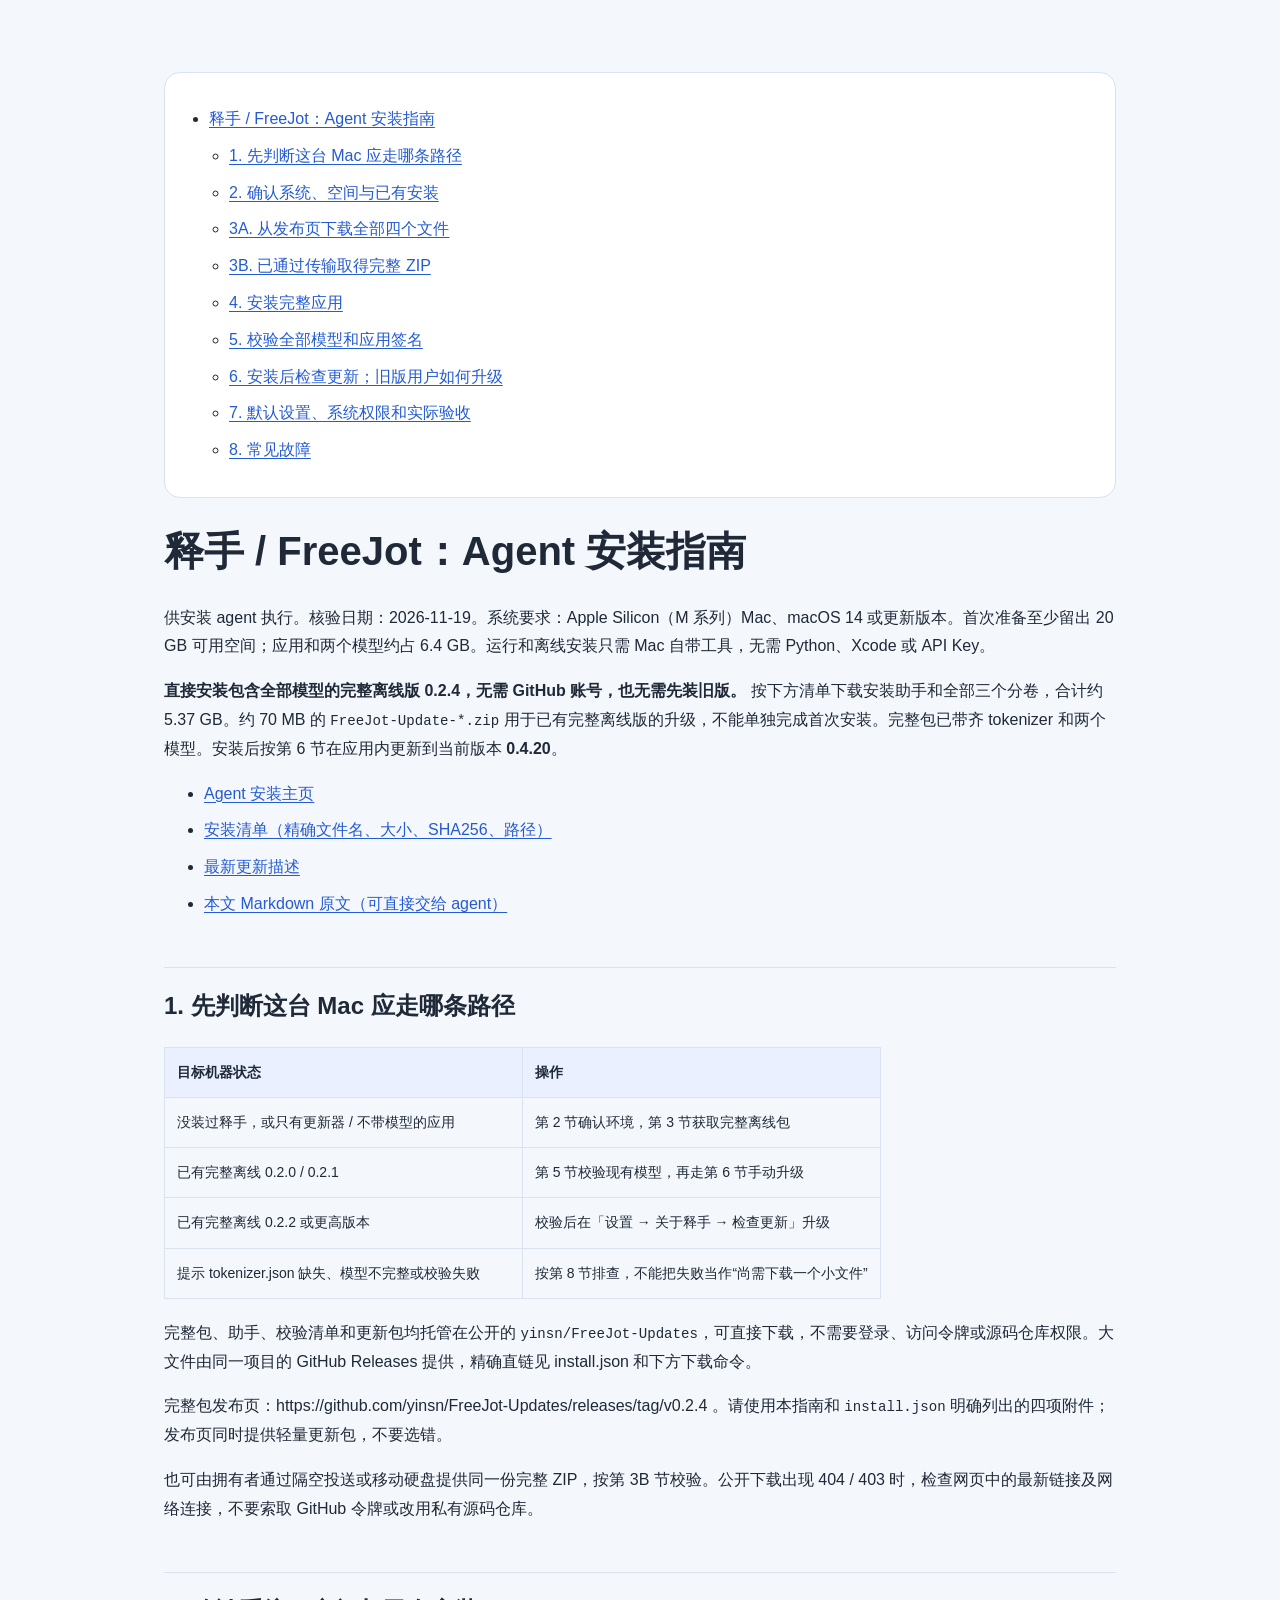
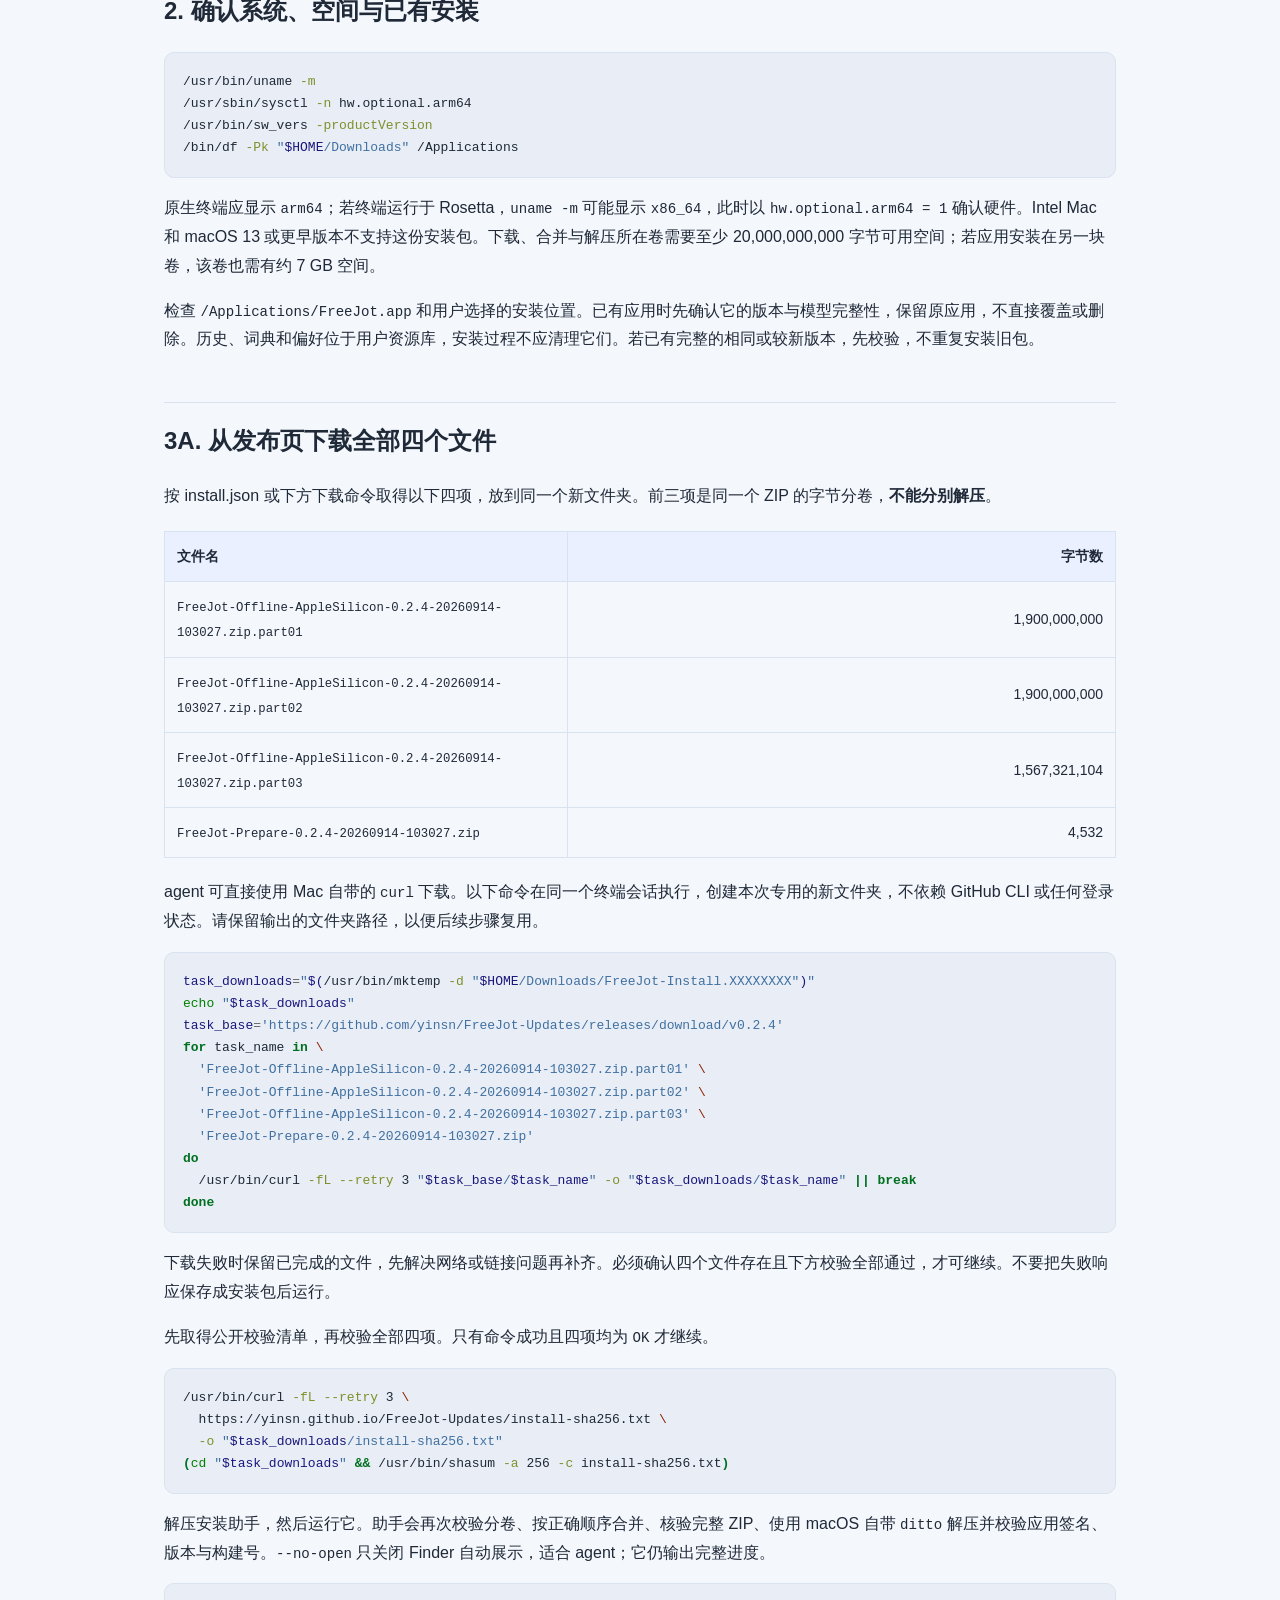
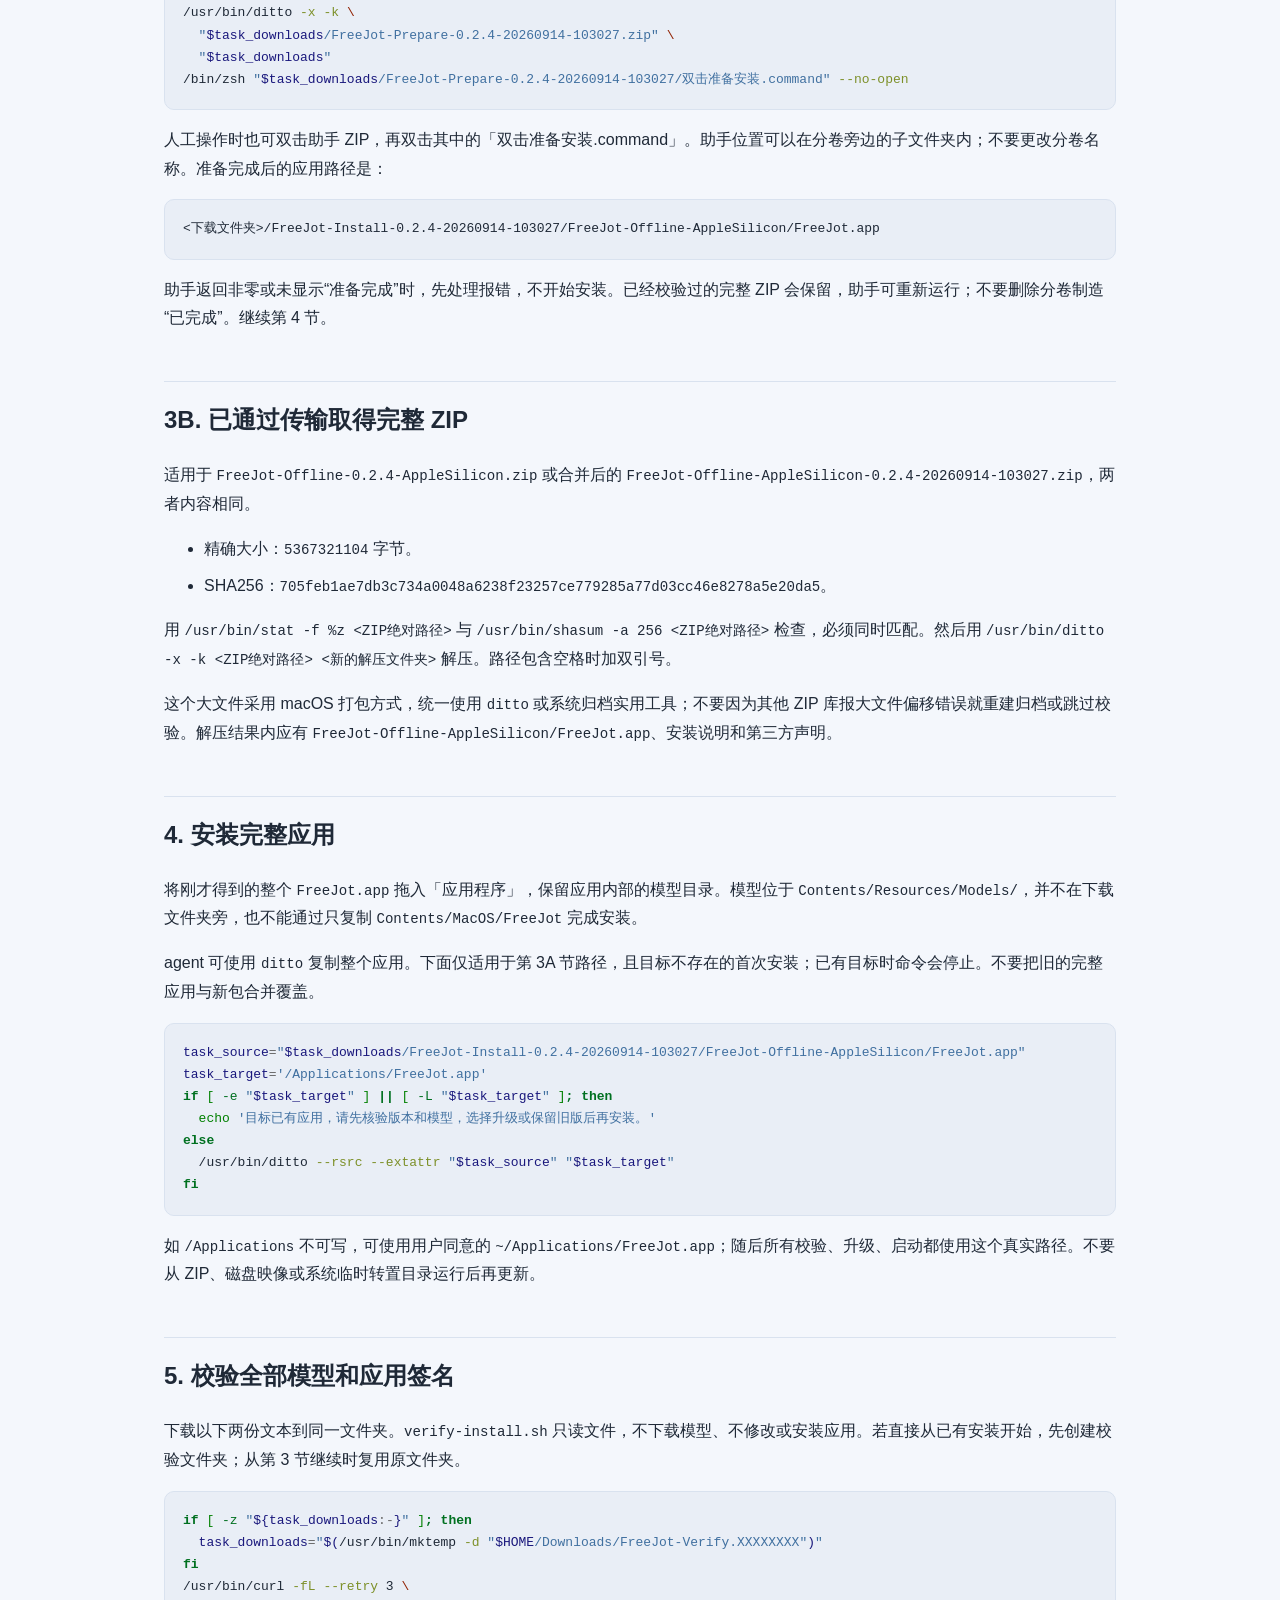
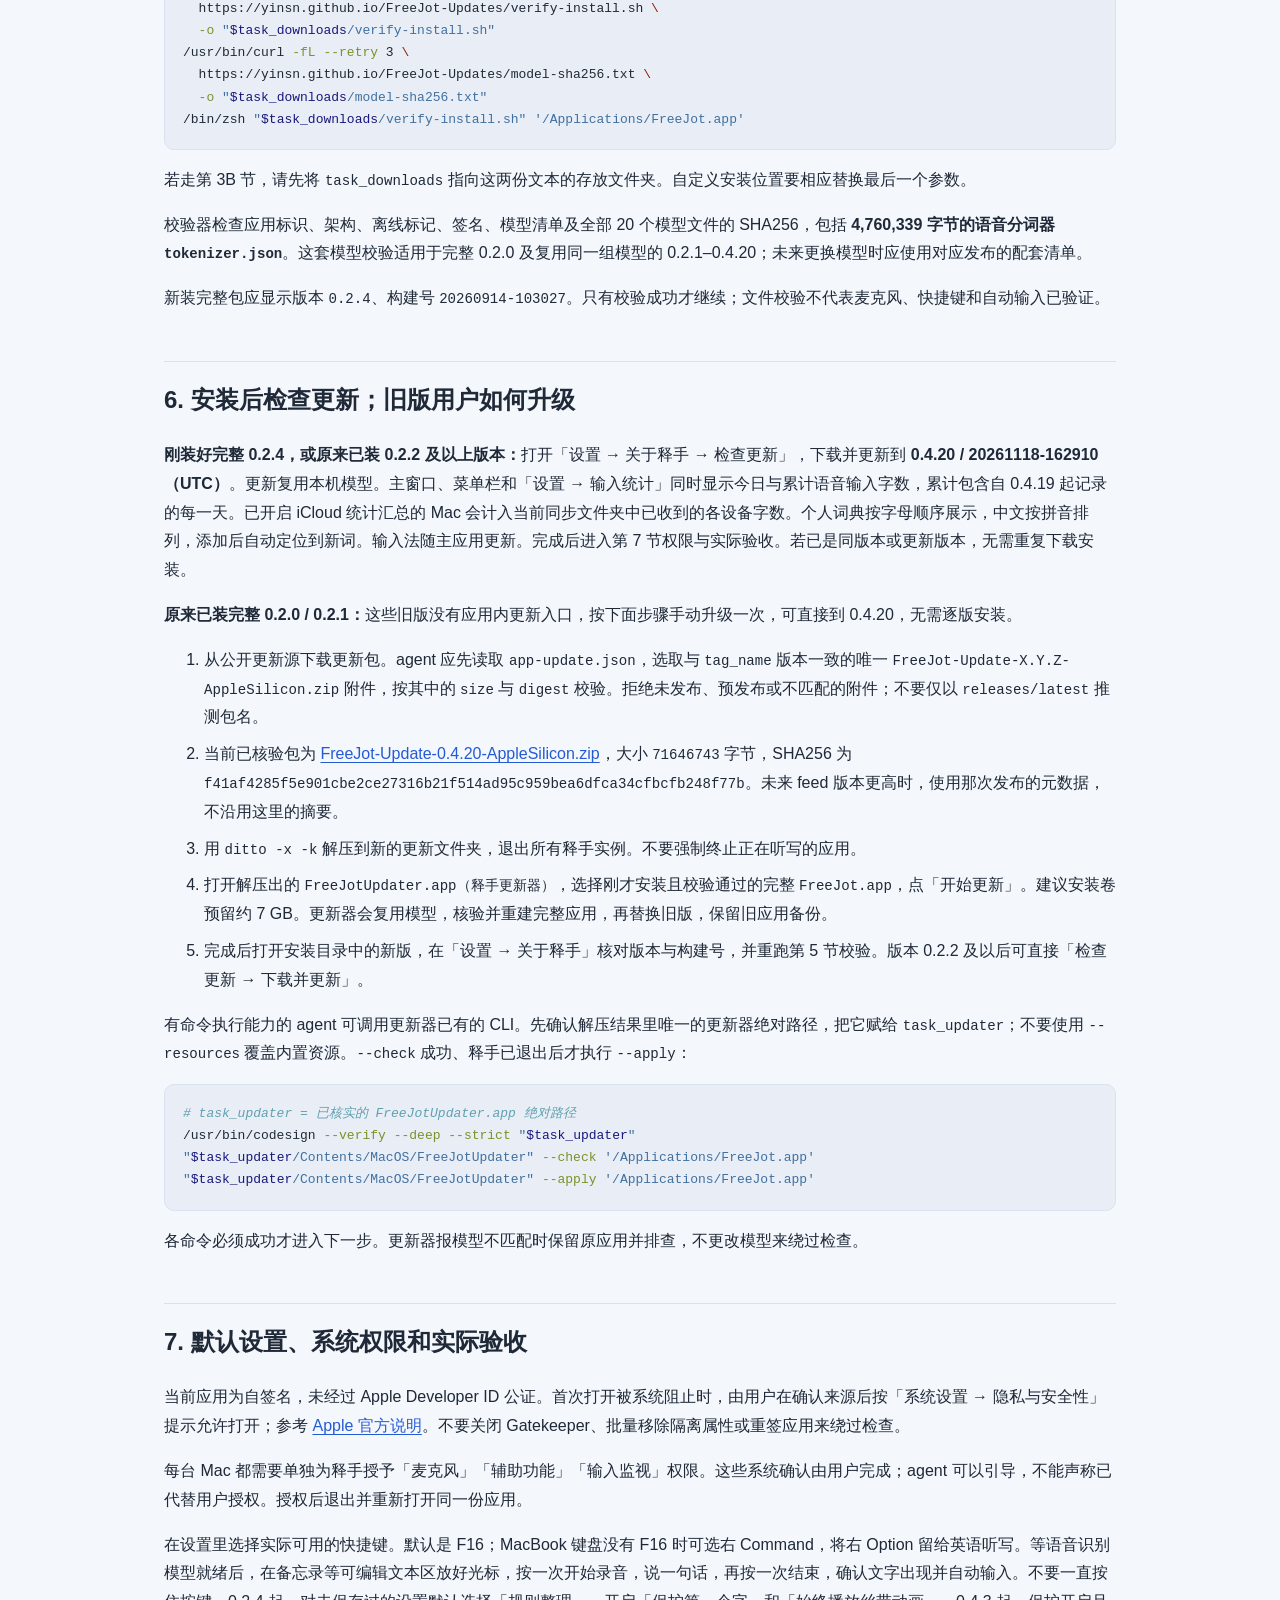
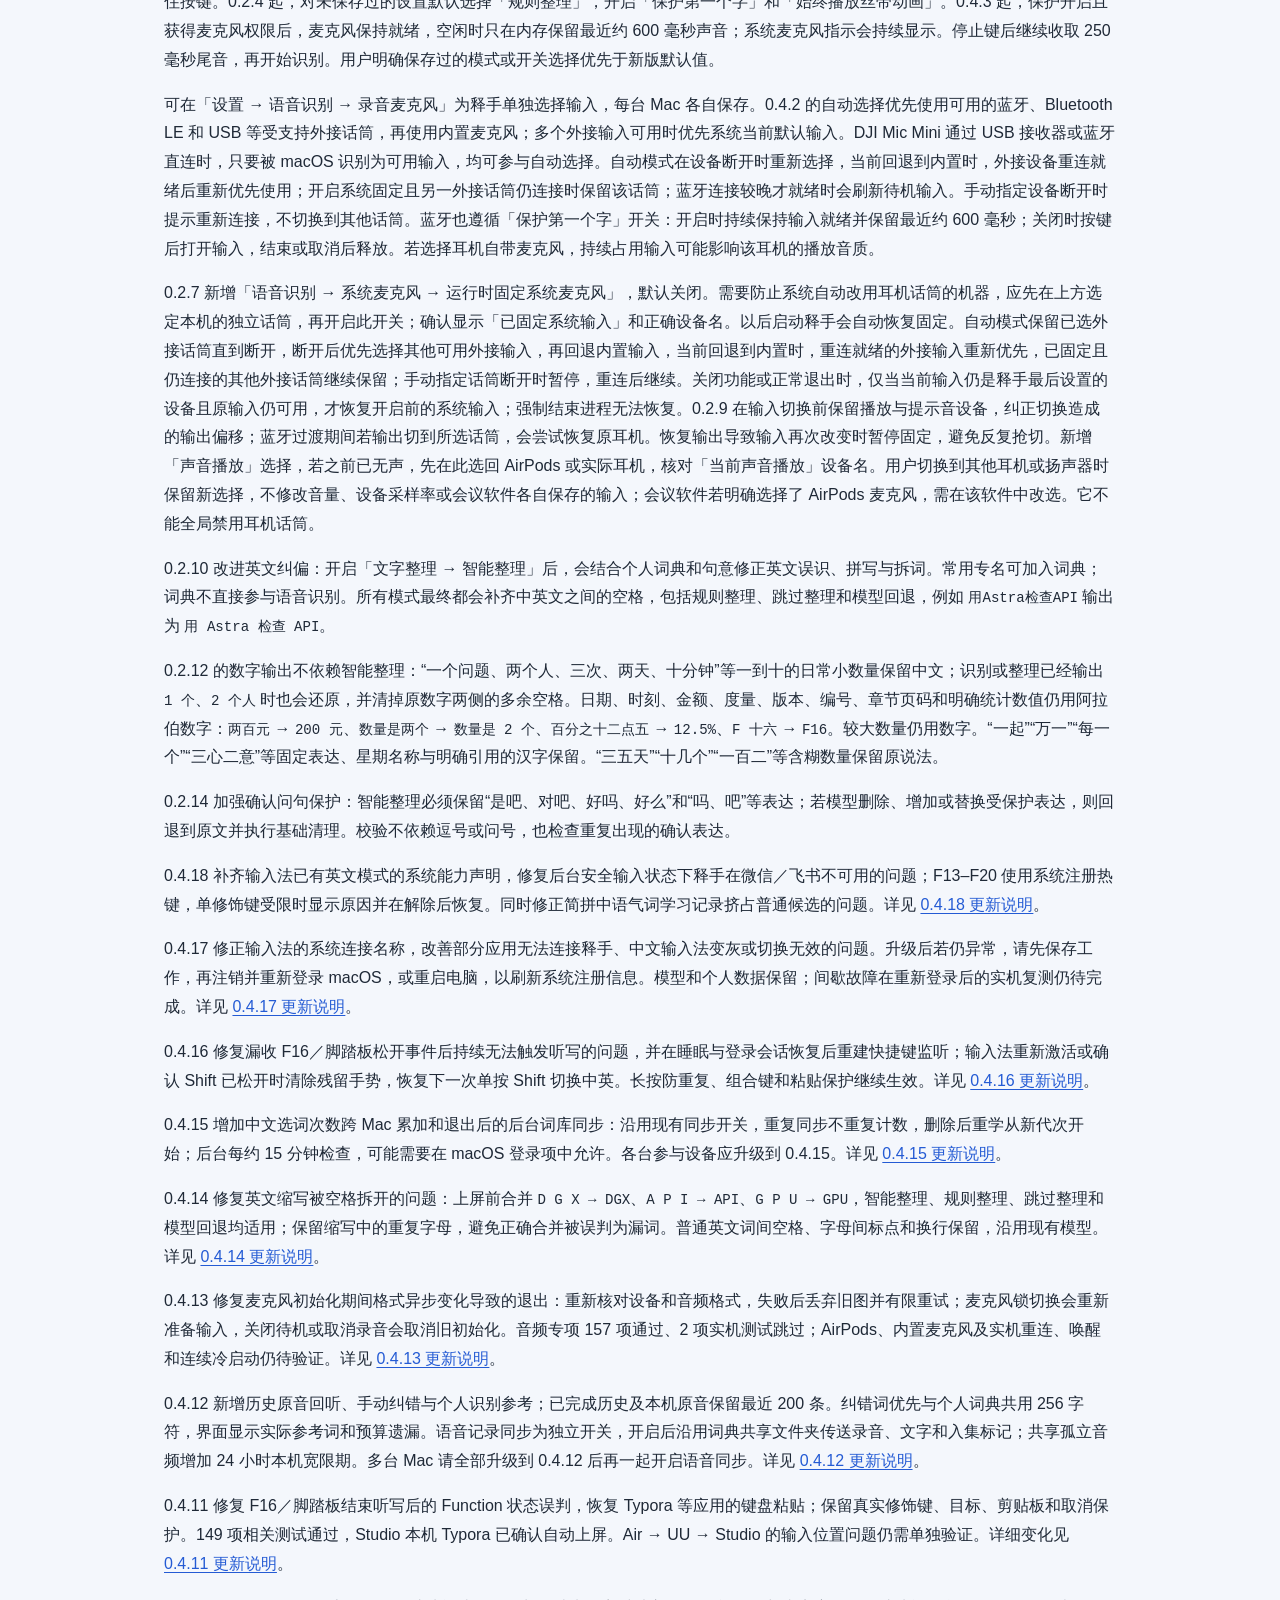
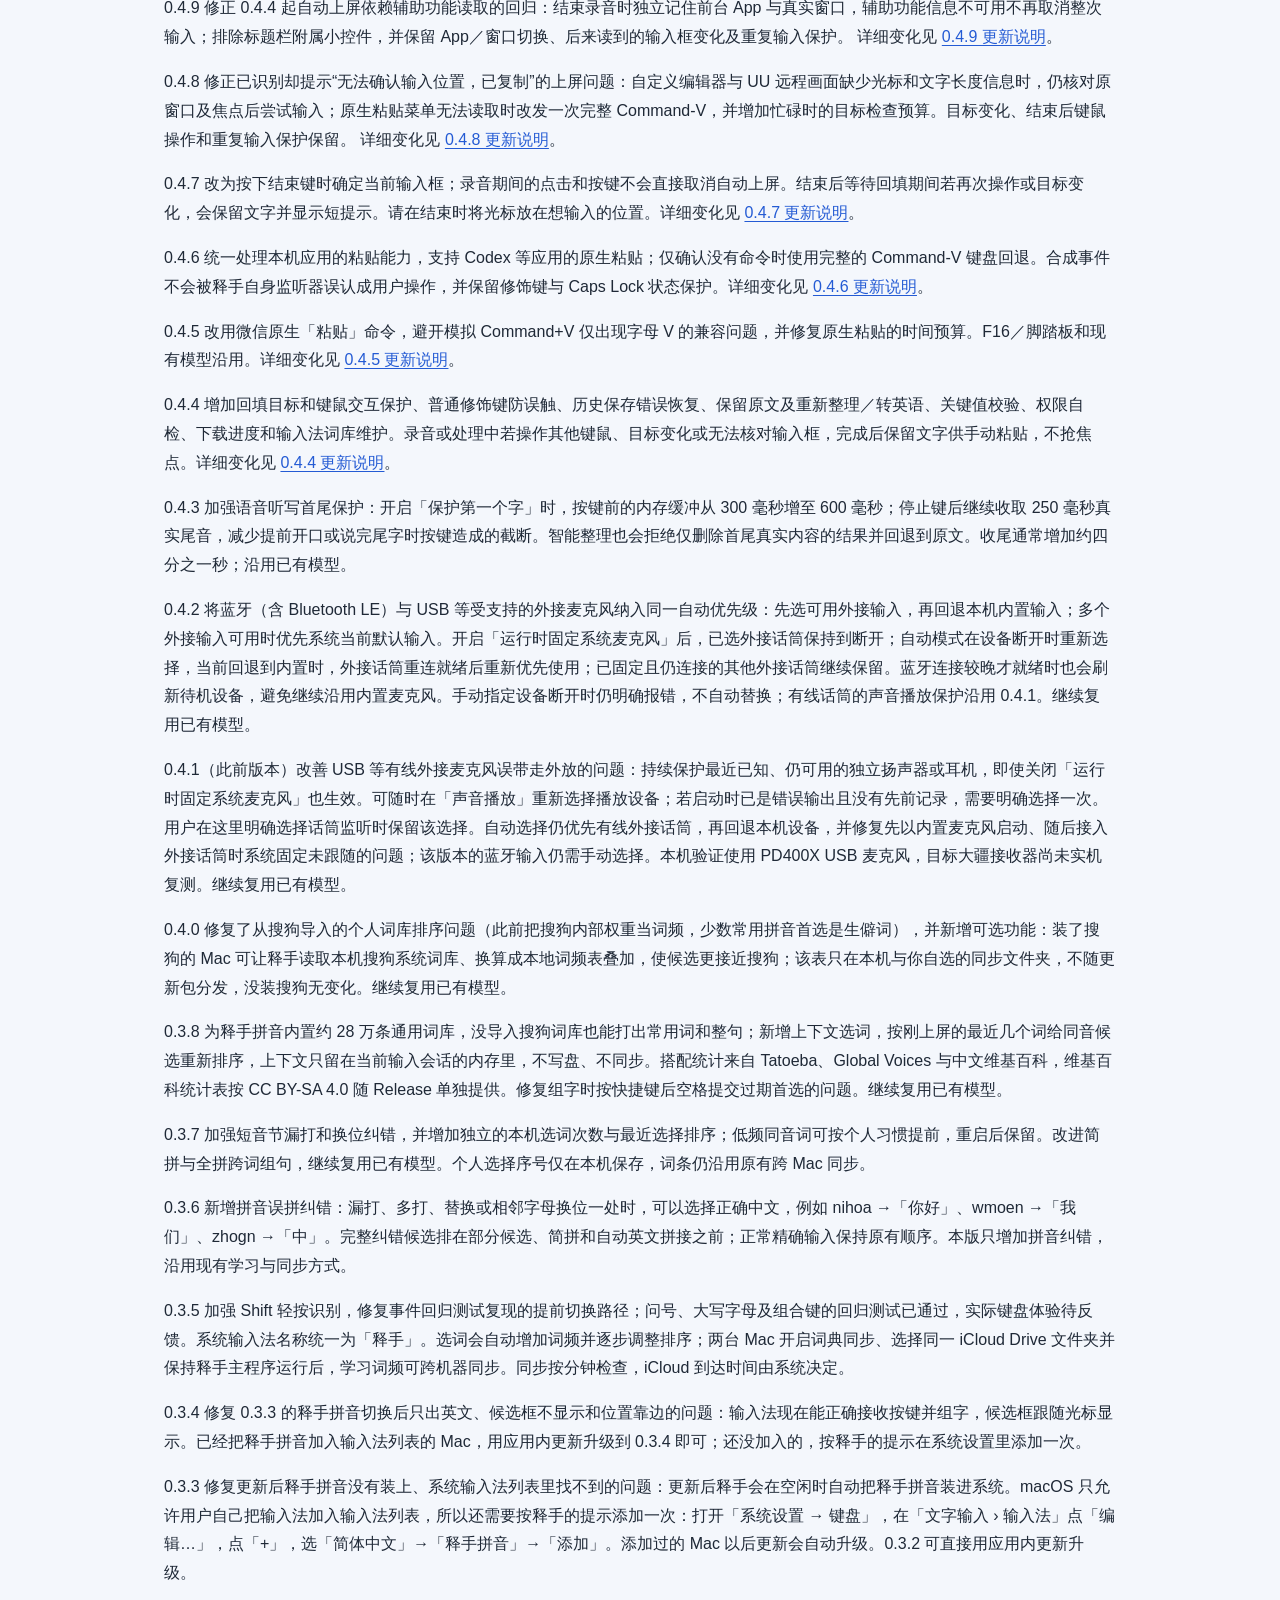
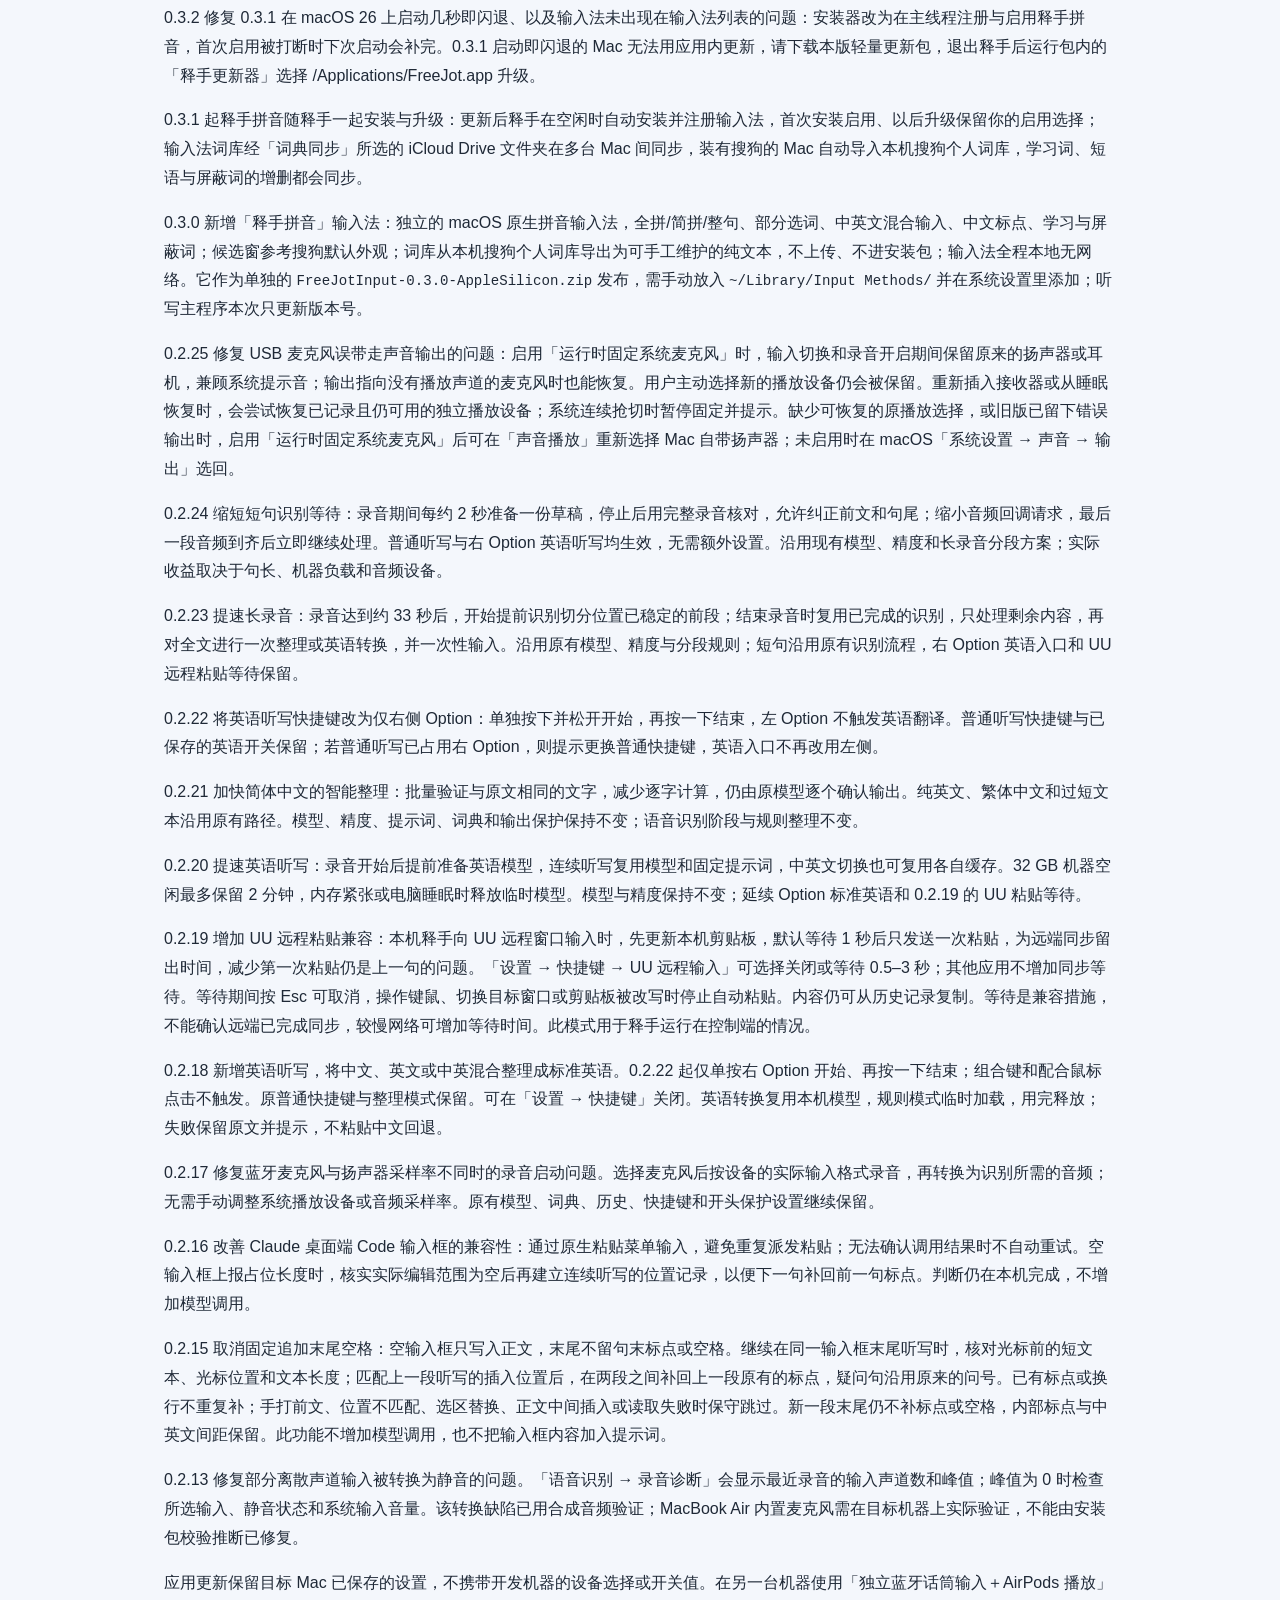
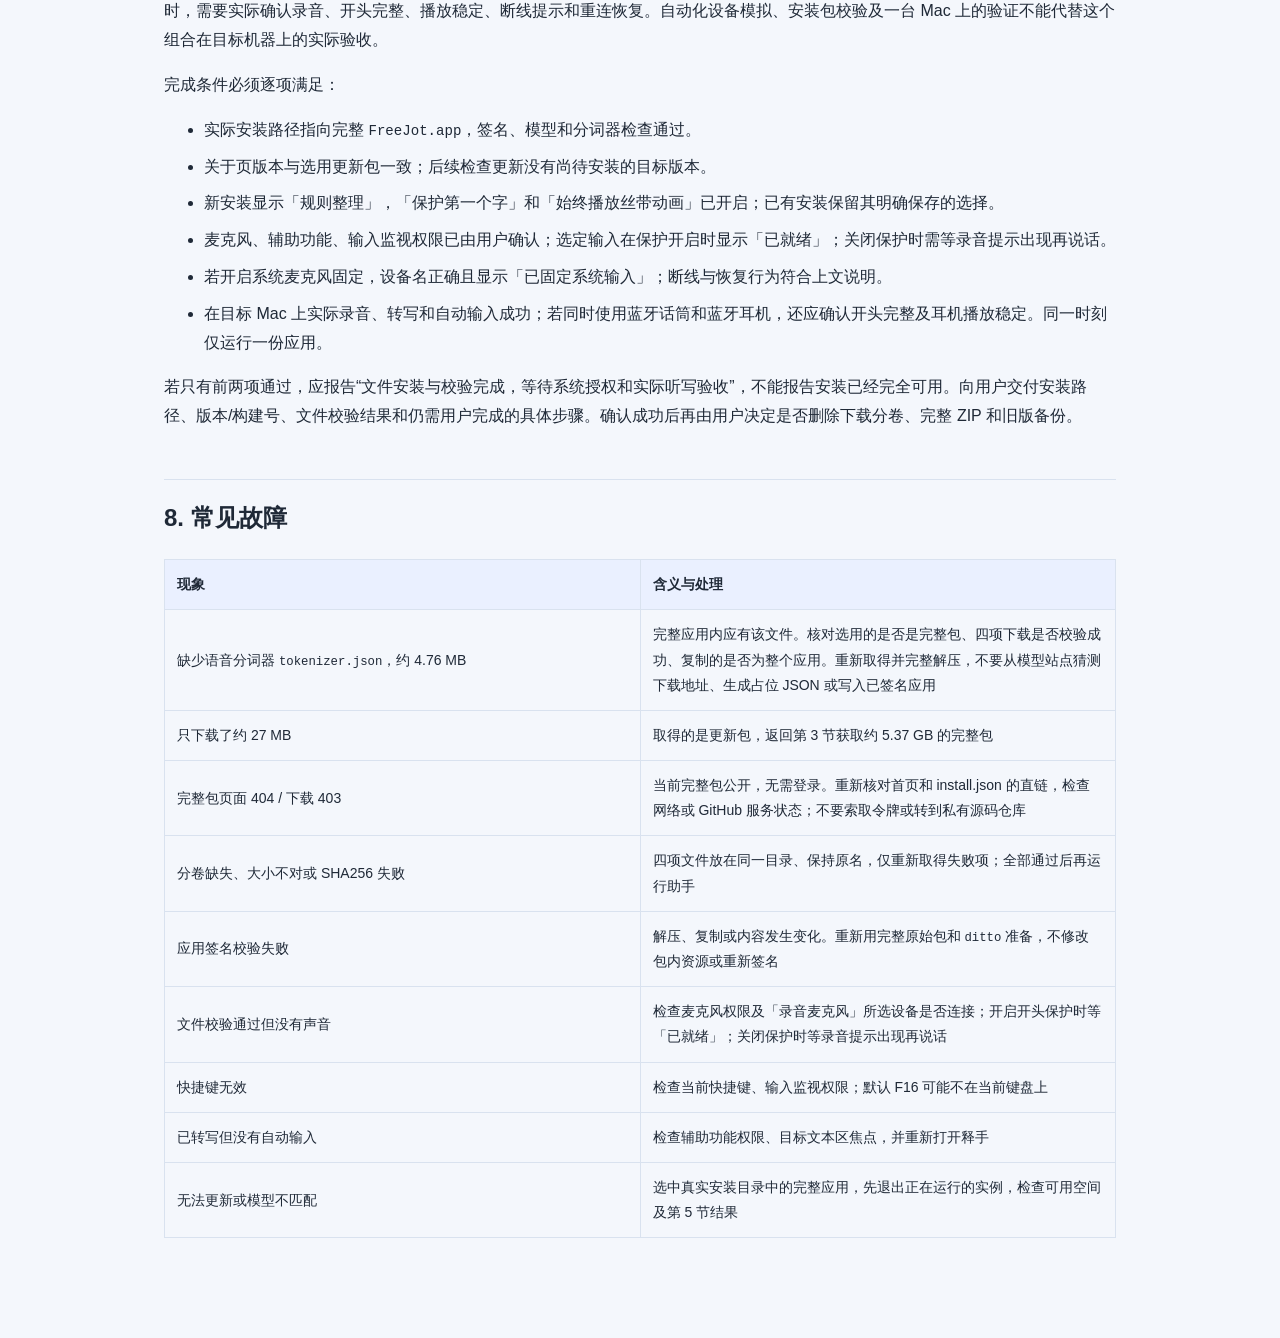
==== commit 56188ecc: "Release FreeJot 0.4.20 with lifetime input totals and alphabetical dictionary" ====
--- a/index.html
+++ b/index.html
@@ -126,7 +126,7 @@
 </ul>
 </nav>
 <h1 id="释手-freejotagent-安装指南">释手 / FreeJot：Agent 安装指南</h1>
-<p>供安装 agent 执行。核验日期：2026-11-17。系统要求：Apple Silicon（M
+<p>供安装 agent 执行。核验日期：2026-11-19。系统要求：Apple Silicon（M
 系列）Mac、macOS 14 或更新版本。首次准备至少留出 20 GB
 可用空间；应用和两个模型约占 6.4 GB。运行和离线安装只需 Mac
 自带工具，无需 Python、Xcode 或 API Key。</p>
@@ -136,7 +136,7 @@
 <code>FreeJot-Update-*.zip</code>
 用于已有完整离线版的升级，不能单独完成首次安装。完整包已带齐 tokenizer
 和两个模型。安装后按第 6 节在应用内更新到当前版本
-<strong>0.4.19</strong>。</p>
+<strong>0.4.20</strong>。</p>
 <ul>
 <li><a href="https://yinsn.github.io/FreeJot-Updates/">Agent
 安装主页</a></li>
@@ -323,22 +323,22 @@
 个模型文件的 SHA256，包括 <strong>4,760,339 字节的语音分词器
 <code>tokenizer.json</code></strong>。这套模型校验适用于完整 0.2.0
 及复用同一组模型的
-0.2.1–0.4.19；未来更换模型时应使用对应发布的配套清单。</p>
+0.2.1–0.4.20；未来更换模型时应使用对应发布的配套清单。</p>
 <p>新装完整包应显示版本 <code>0.2.4</code>、构建号
 <code>20260914-103027</code>。只有校验成功才继续；文件校验不代表麦克风、快捷键和自动输入已验证。</p>
 <h2 id="安装后检查更新旧版用户如何升级">6.
 安装后检查更新；旧版用户如何升级</h2>
 <p><strong>刚装好完整 0.2.4，或原来已装 0.2.2
 及以上版本：</strong>打开「设置 → 关于释手 → 检查更新」，下载并更新到
-<strong>0.4.19 /
-20261117-123701（UTC）</strong>。更新复用本机模型。0.4.19
-新增每日语音输入统计，主窗口和菜单栏显示今日合计；各台 Mac
-升级后，在「设置 → 输入统计」使用同一个 iCloud Drive
-文件夹汇总。统计从升级后的新听写开始，只同步每日计数和设备名称。输入法随主应用更新。完成后进入第
+<strong>0.4.20 /
+20261118-162910（UTC）</strong>。更新复用本机模型。主窗口、菜单栏和「设置
+→ 输入统计」同时显示今日与累计语音输入字数，累计包含自 0.4.19
+起记录的每一天。已开启 iCloud 统计汇总的 Mac
+会计入当前同步文件夹中已收到的各设备字数。个人词典按字母顺序展示，中文按拼音排列，添加后自动定位到新词。输入法随主应用更新。完成后进入第
 7 节权限与实际验收。若已是同版本或更新版本，无需重复下载安装。</p>
 <p><strong>原来已装完整 0.2.0 /
 0.2.1：</strong>这些旧版没有应用内更新入口，按下面步骤手动升级一次，可直接到
-0.4.19，无需逐版安装。</p>
+0.4.20，无需逐版安装。</p>
 <ol type="1">
 <li>从公开更新源下载更新包。agent 应先读取
 <code>app-update.json</code>，选取与 <code>tag_name</code>
@@ -347,9 +347,9 @@
 校验。拒绝未发布、预发布或不匹配的附件；不要仅以
 <code>releases/latest</code> 推测包名。</li>
 <li>当前已核验包为 <a
-href="https://github.com/yinsn/FreeJot-Updates/releases/download/v0.4.19/FreeJot-Update-0.4.19-AppleSilicon.zip">FreeJot-Update-0.4.19-AppleSilicon.zip</a>，大小
-<code>71631008</code> 字节，SHA256 为
-<code>bf95786d915dda7761e0764c56392b00bc765d112e665569dcaa829d28723795</code>。未来
+href="https://github.com/yinsn/FreeJot-Updates/releases/download/v0.4.20/FreeJot-Update-0.4.20-AppleSilicon.zip">FreeJot-Update-0.4.20-AppleSilicon.zip</a>，大小
+<code>71646743</code> 字节，SHA256 为
+<code>f41af4285f5e901cbe2ce27316b21f514ad95c959bea6dfca34cfbcfb248f77b</code>。未来
 feed 版本更高时，使用那次发布的元数据，不沿用这里的摘要。</li>
 <li>用 <code>ditto -x -k</code>
 解压到新的更新文件夹，退出所有释手实例。不要强制终止正在听写的应用。</li>
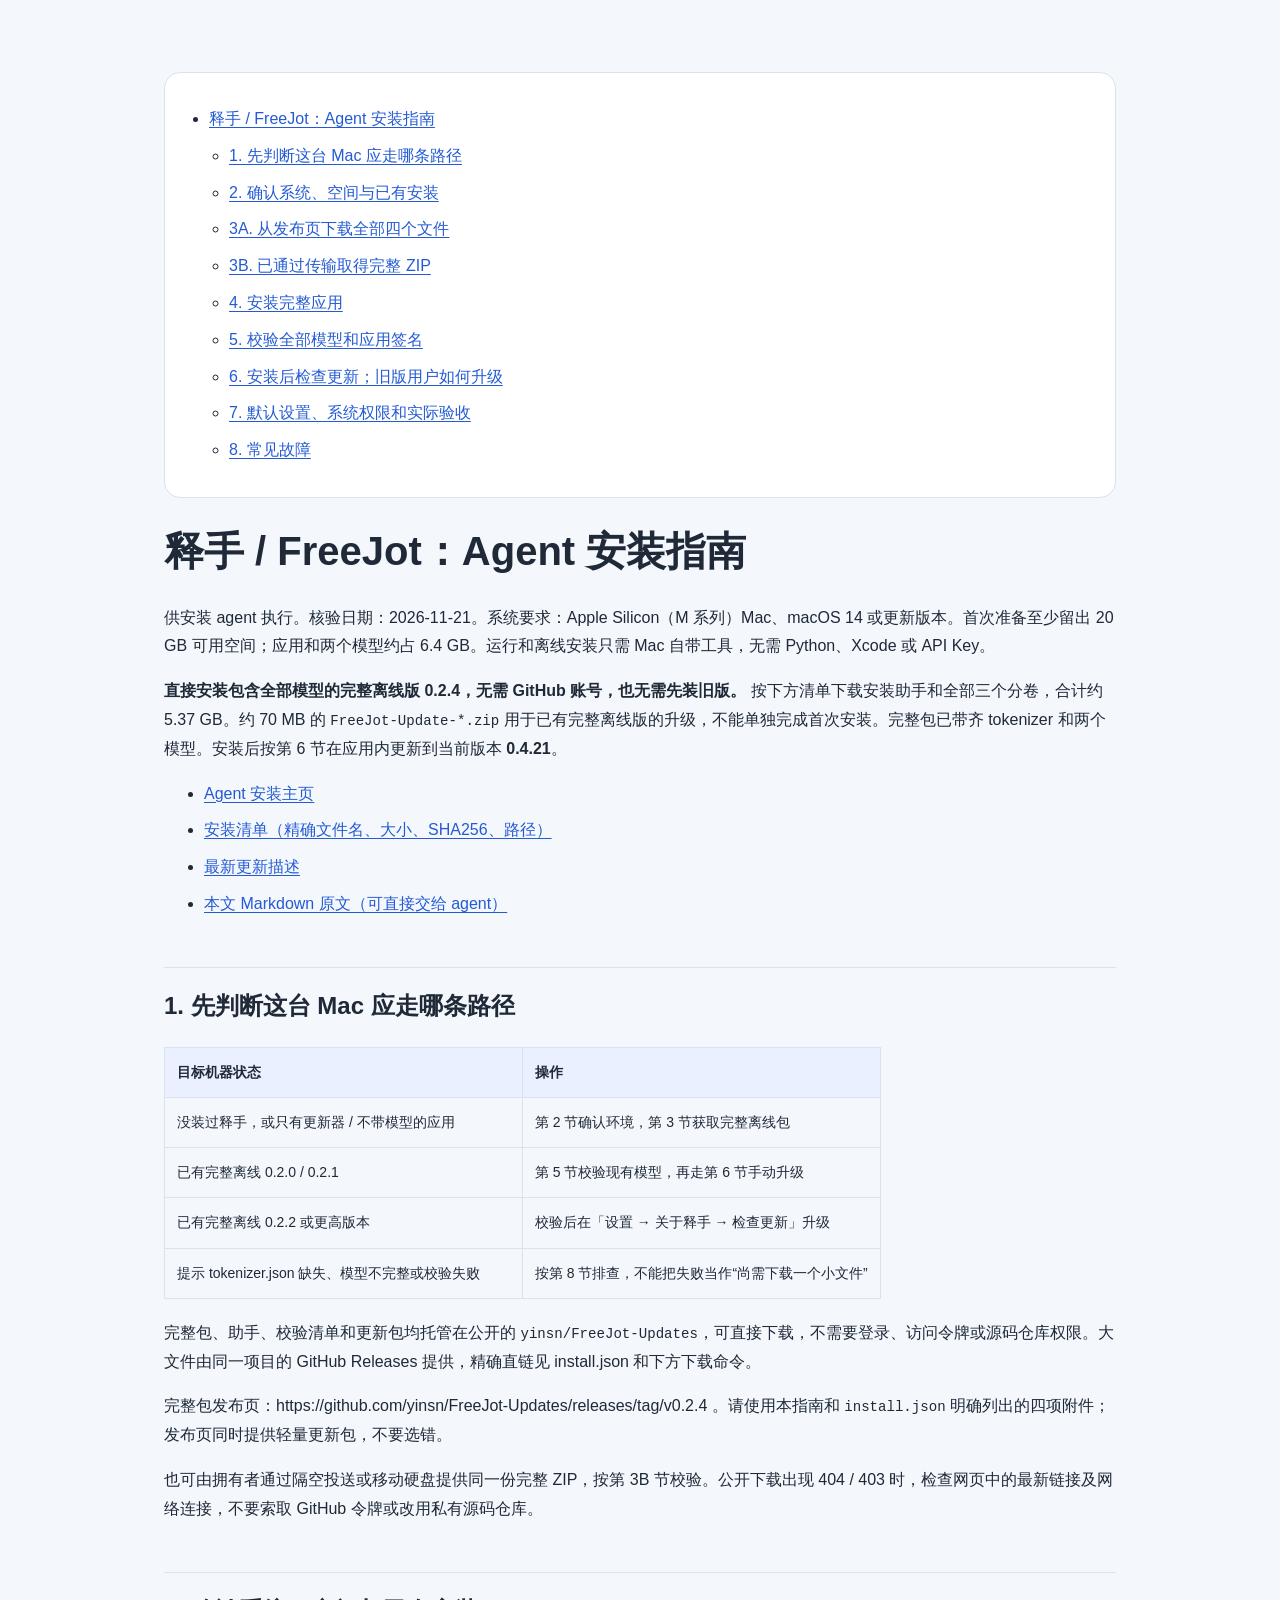
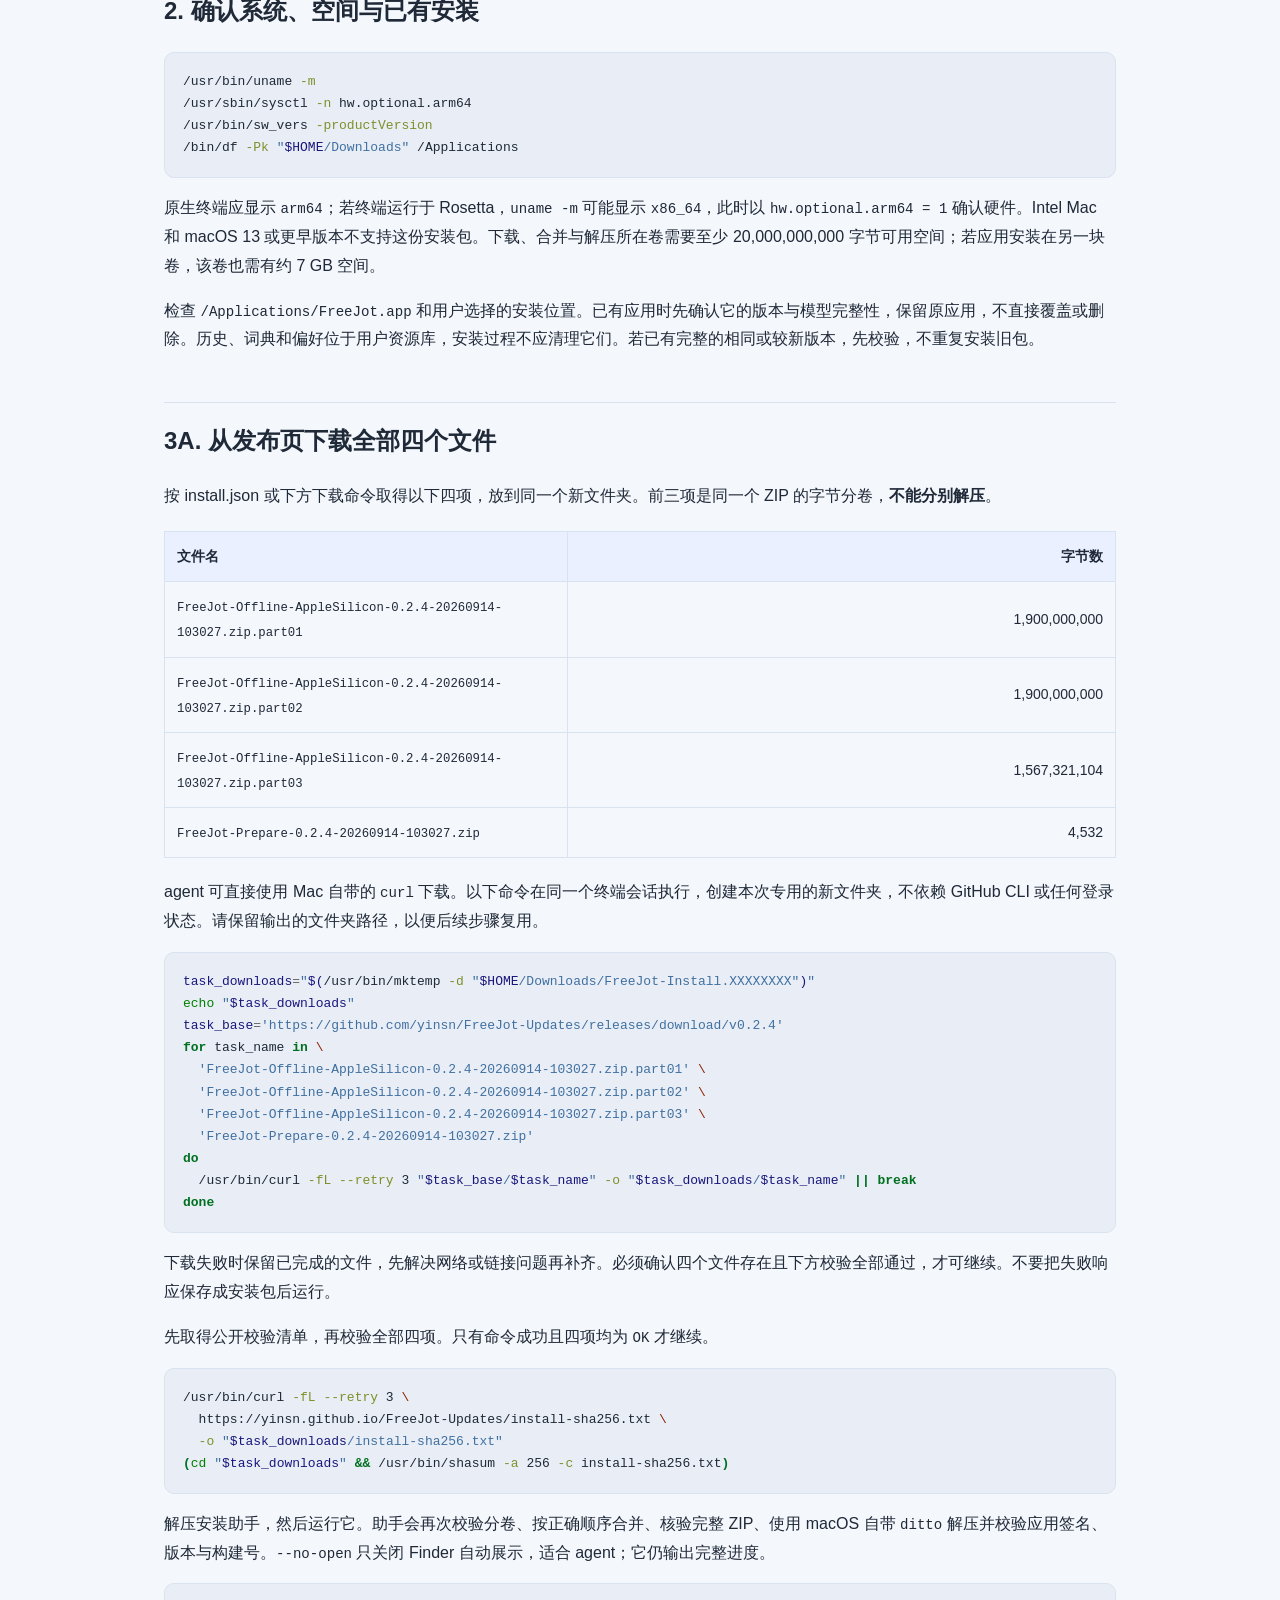
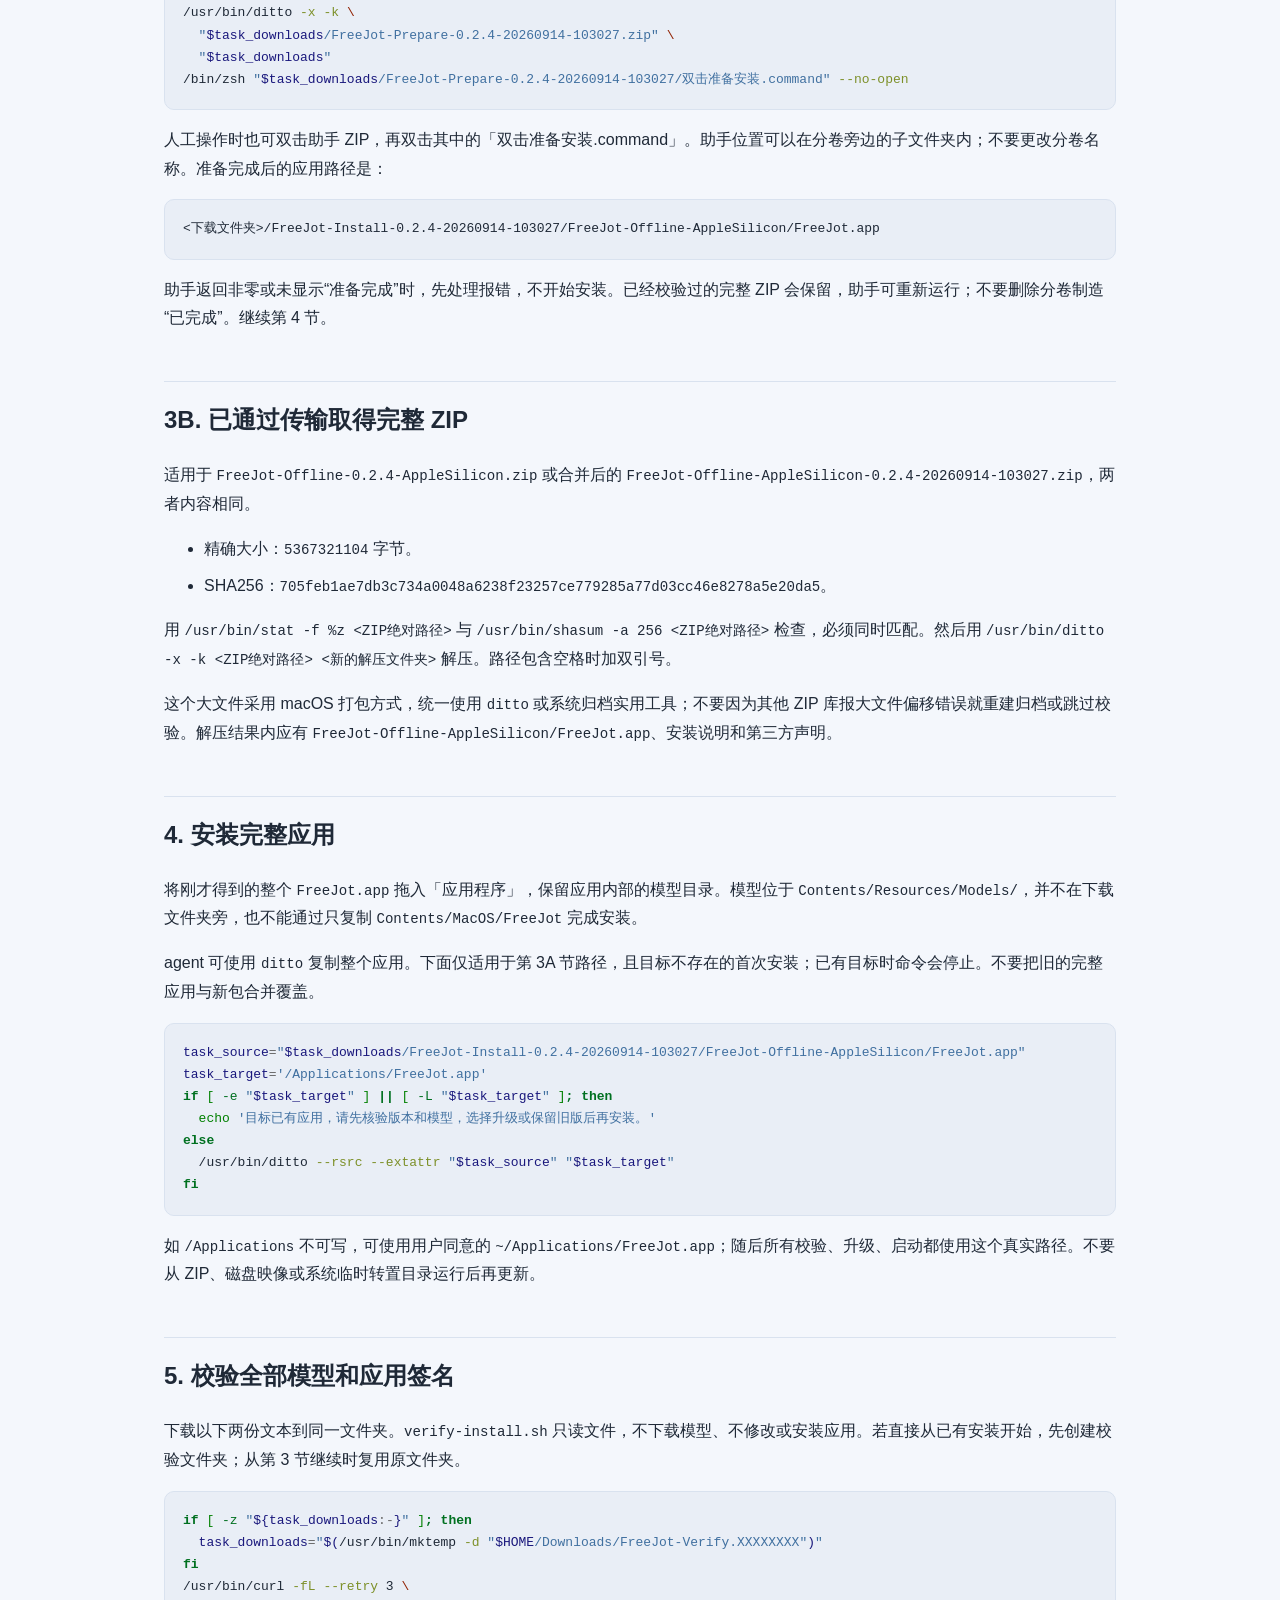
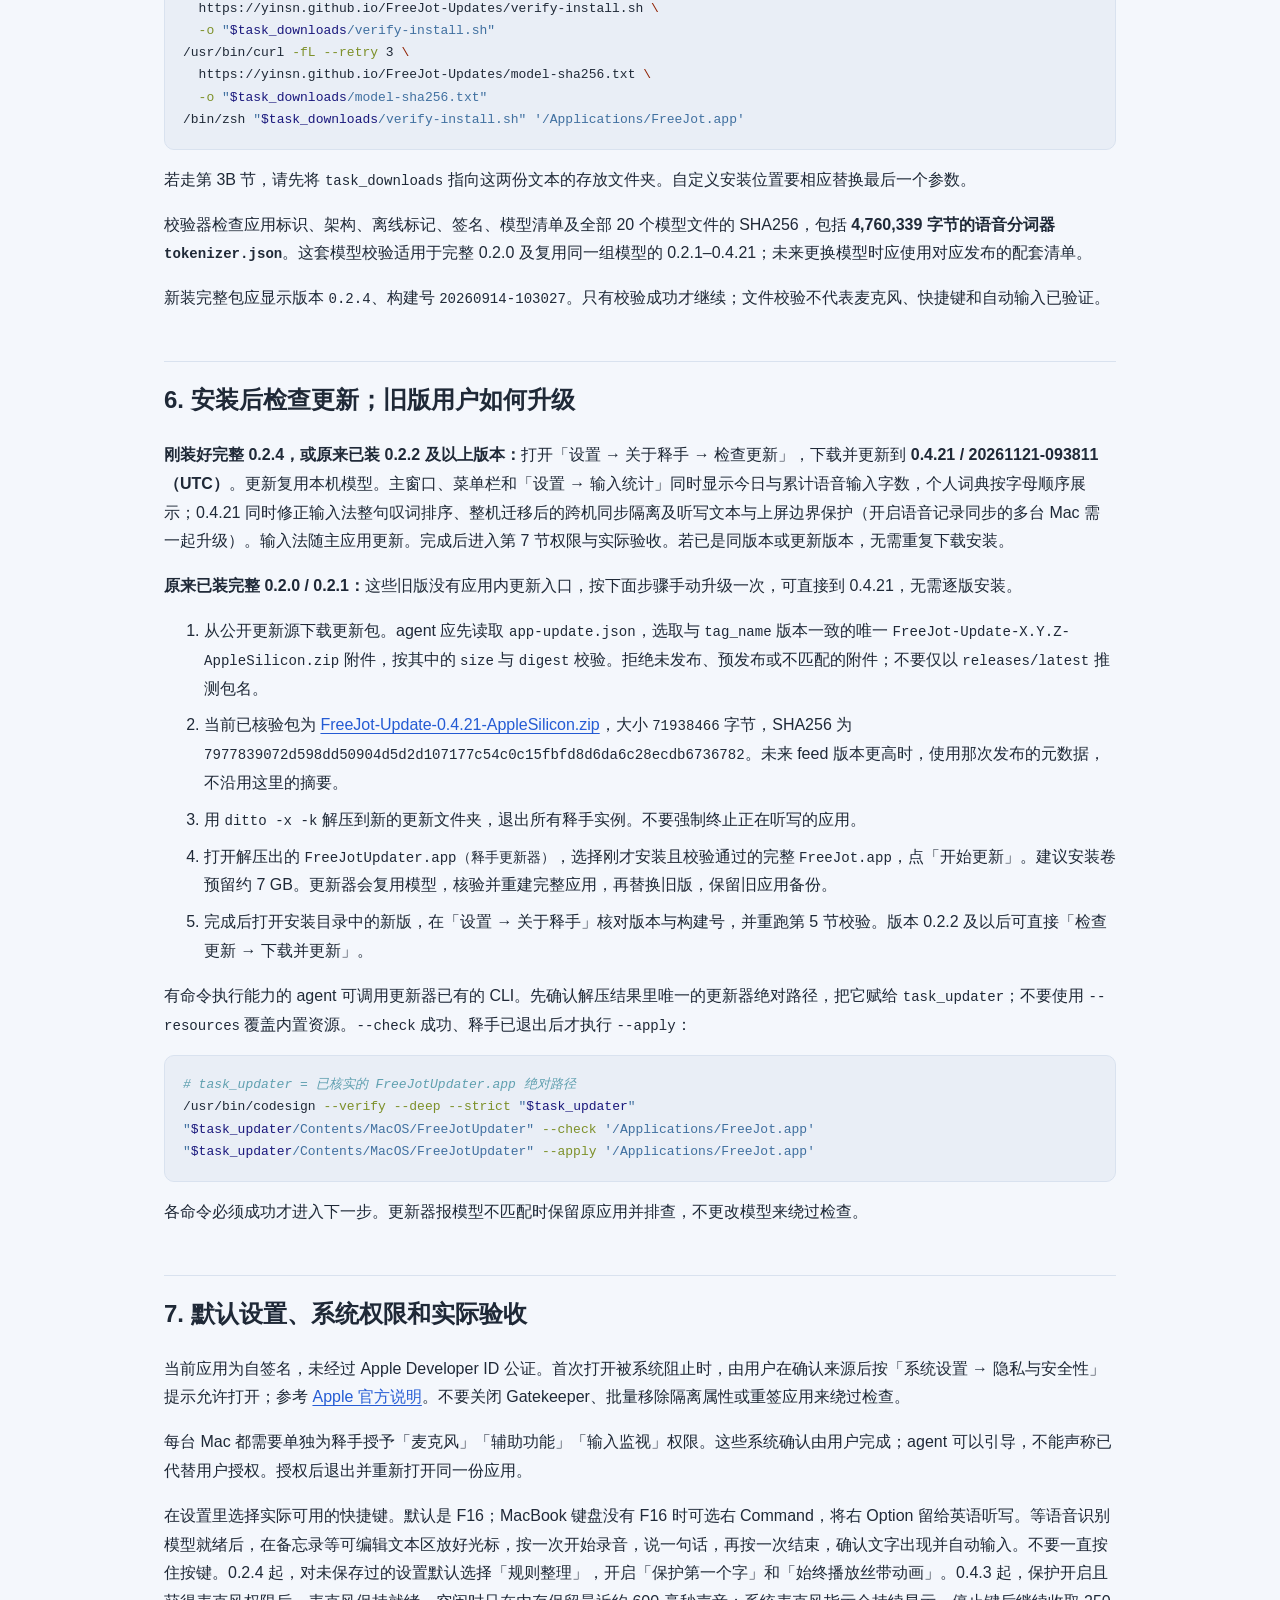
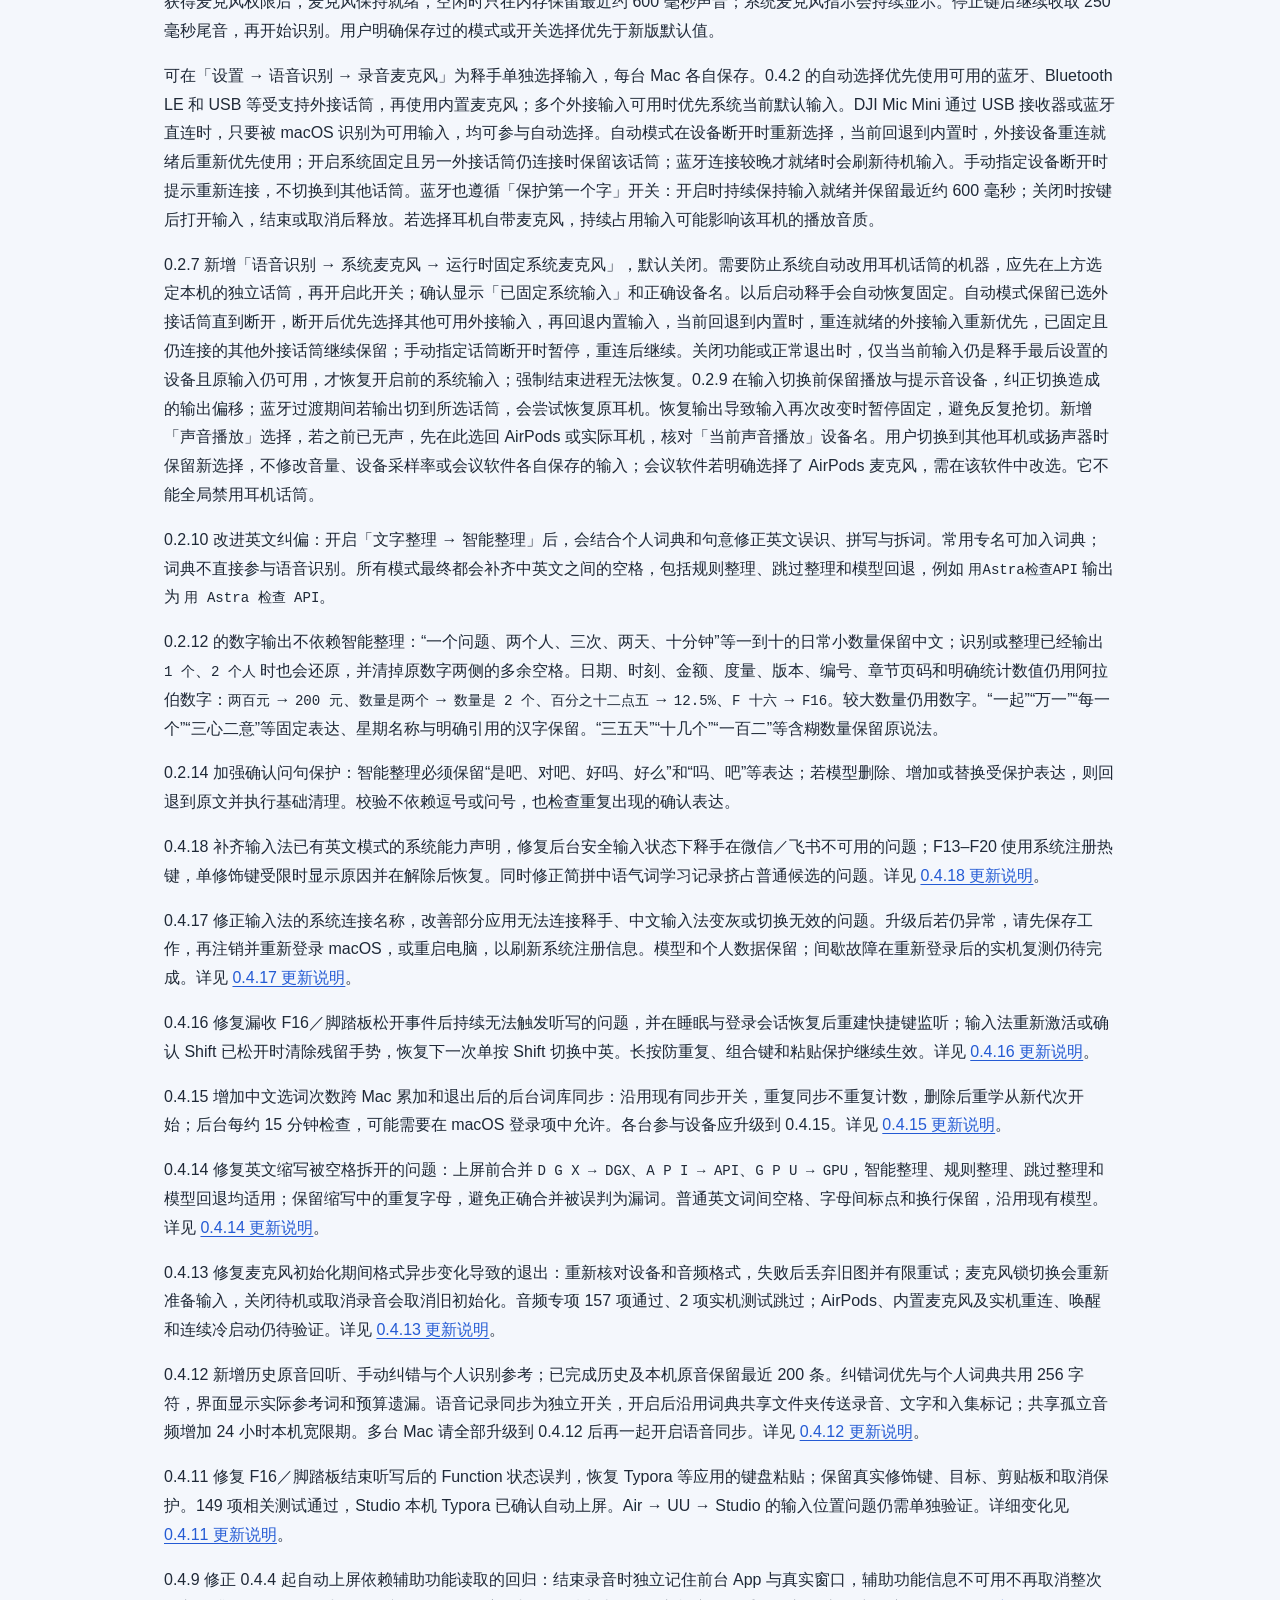
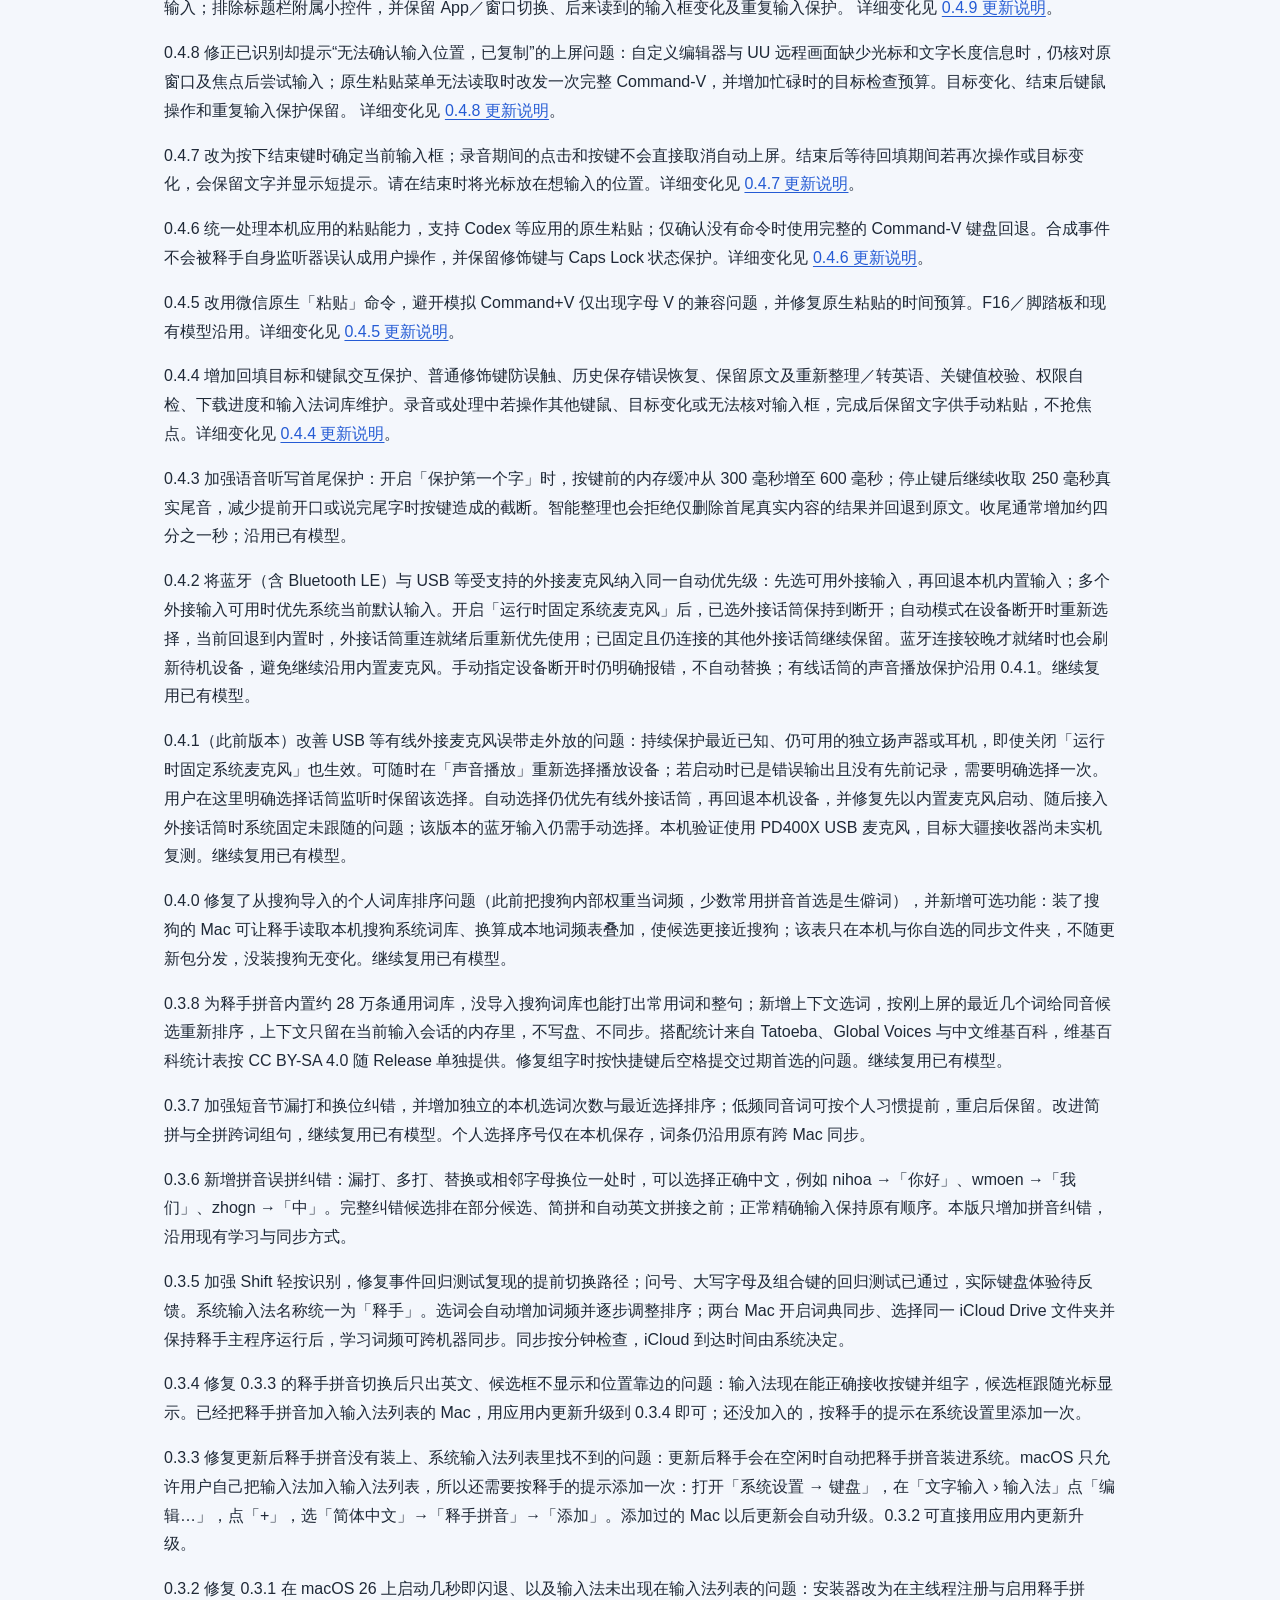
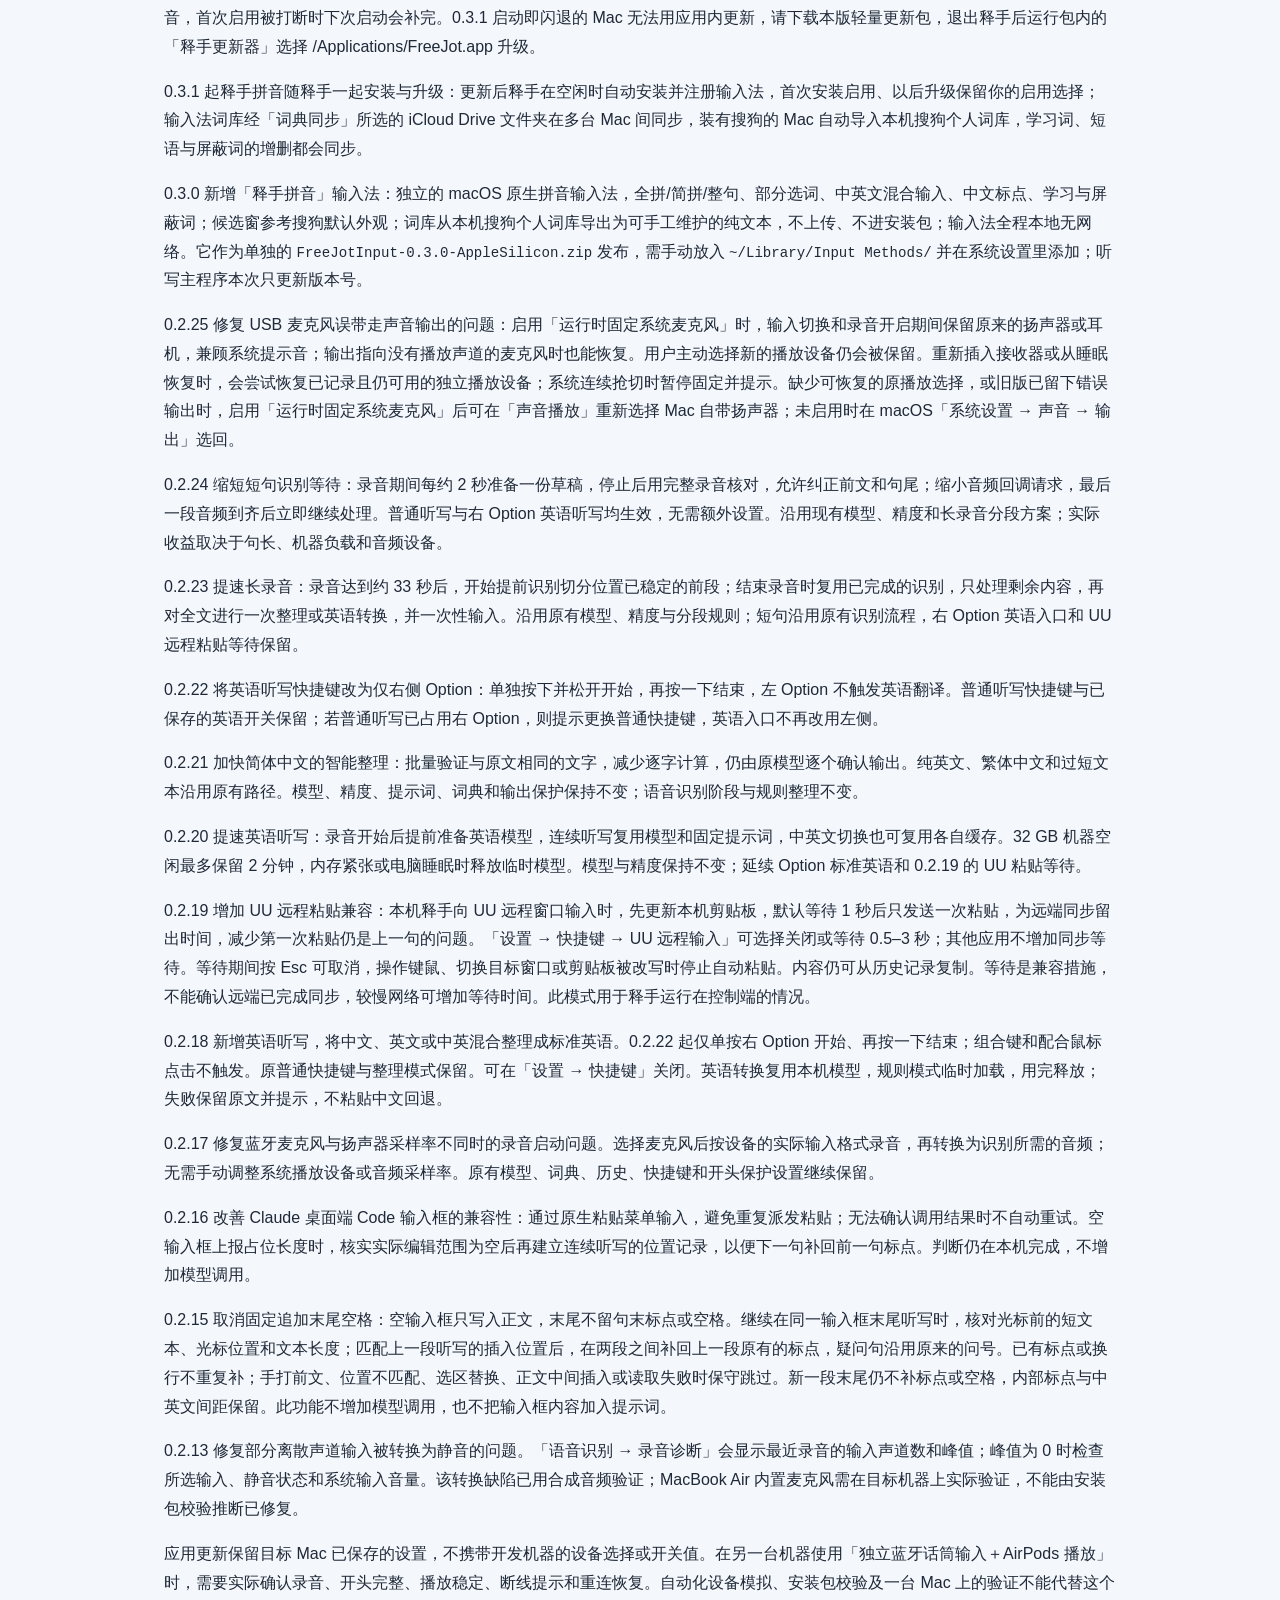
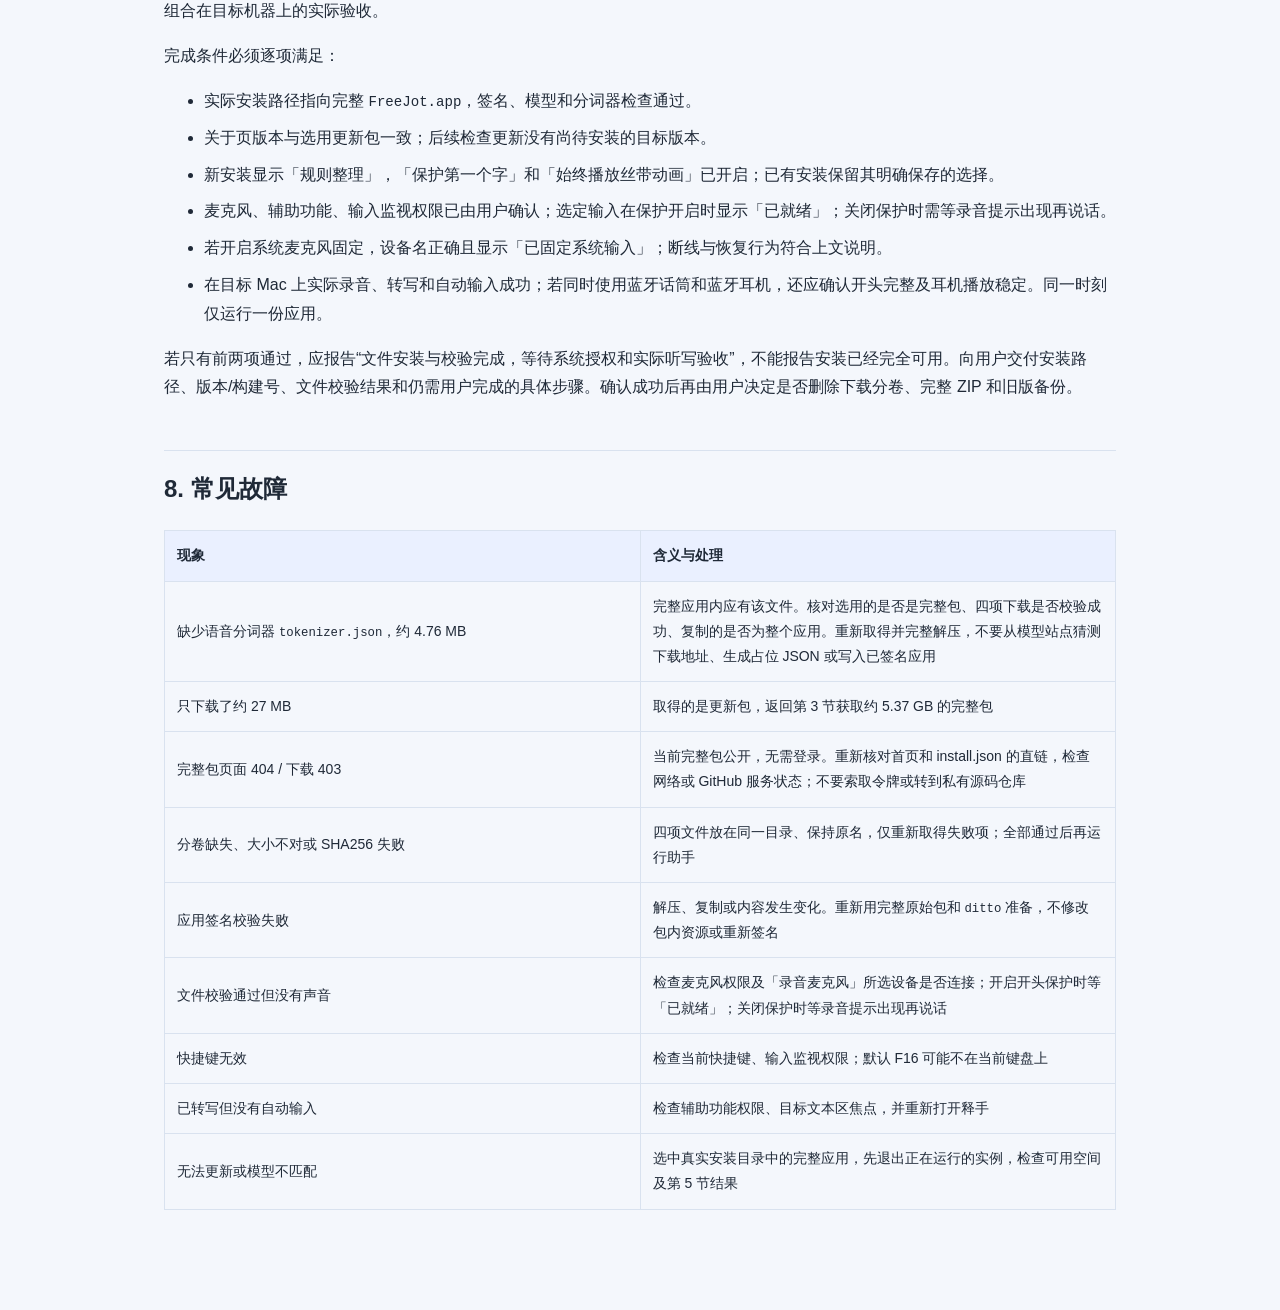
==== commit 953e94b7: "Release FreeJot 0.4.21 interjection ranking, sync safety, and text pipeline hardening" ====
--- a/index.html
+++ b/index.html
@@ -126,7 +126,7 @@
 </ul>
 </nav>
 <h1 id="释手-freejotagent-安装指南">释手 / FreeJot：Agent 安装指南</h1>
-<p>供安装 agent 执行。核验日期：2026-11-19。系统要求：Apple Silicon（M
+<p>供安装 agent 执行。核验日期：2026-11-21。系统要求：Apple Silicon（M
 系列）Mac、macOS 14 或更新版本。首次准备至少留出 20 GB
 可用空间；应用和两个模型约占 6.4 GB。运行和离线安装只需 Mac
 自带工具，无需 Python、Xcode 或 API Key。</p>
@@ -136,7 +136,7 @@
 <code>FreeJot-Update-*.zip</code>
 用于已有完整离线版的升级，不能单独完成首次安装。完整包已带齐 tokenizer
 和两个模型。安装后按第 6 节在应用内更新到当前版本
-<strong>0.4.20</strong>。</p>
+<strong>0.4.21</strong>。</p>
 <ul>
 <li><a href="https://yinsn.github.io/FreeJot-Updates/">Agent
 安装主页</a></li>
@@ -323,22 +323,23 @@
 个模型文件的 SHA256，包括 <strong>4,760,339 字节的语音分词器
 <code>tokenizer.json</code></strong>。这套模型校验适用于完整 0.2.0
 及复用同一组模型的
-0.2.1–0.4.20；未来更换模型时应使用对应发布的配套清单。</p>
+0.2.1–0.4.21；未来更换模型时应使用对应发布的配套清单。</p>
 <p>新装完整包应显示版本 <code>0.2.4</code>、构建号
 <code>20260914-103027</code>。只有校验成功才继续；文件校验不代表麦克风、快捷键和自动输入已验证。</p>
 <h2 id="安装后检查更新旧版用户如何升级">6.
 安装后检查更新；旧版用户如何升级</h2>
 <p><strong>刚装好完整 0.2.4，或原来已装 0.2.2
 及以上版本：</strong>打开「设置 → 关于释手 → 检查更新」，下载并更新到
-<strong>0.4.20 /
-20261118-162910（UTC）</strong>。更新复用本机模型。主窗口、菜单栏和「设置
-→ 输入统计」同时显示今日与累计语音输入字数，累计包含自 0.4.19
-起记录的每一天。已开启 iCloud 统计汇总的 Mac
-会计入当前同步文件夹中已收到的各设备字数。个人词典按字母顺序展示，中文按拼音排列，添加后自动定位到新词。输入法随主应用更新。完成后进入第
-7 节权限与实际验收。若已是同版本或更新版本，无需重复下载安装。</p>
+<strong>0.4.21 /
+20261121-093811（UTC）</strong>。更新复用本机模型。主窗口、菜单栏和「设置
+→
+输入统计」同时显示今日与累计语音输入字数，个人词典按字母顺序展示；0.4.21
+同时修正输入法整句叹词排序、整机迁移后的跨机同步隔离及听写文本与上屏边界保护（开启语音记录同步的多台
+Mac 需一起升级）。输入法随主应用更新。完成后进入第 7
+节权限与实际验收。若已是同版本或更新版本，无需重复下载安装。</p>
 <p><strong>原来已装完整 0.2.0 /
 0.2.1：</strong>这些旧版没有应用内更新入口，按下面步骤手动升级一次，可直接到
-0.4.20，无需逐版安装。</p>
+0.4.21，无需逐版安装。</p>
 <ol type="1">
 <li>从公开更新源下载更新包。agent 应先读取
 <code>app-update.json</code>，选取与 <code>tag_name</code>
@@ -347,9 +348,9 @@
 校验。拒绝未发布、预发布或不匹配的附件；不要仅以
 <code>releases/latest</code> 推测包名。</li>
 <li>当前已核验包为 <a
-href="https://github.com/yinsn/FreeJot-Updates/releases/download/v0.4.20/FreeJot-Update-0.4.20-AppleSilicon.zip">FreeJot-Update-0.4.20-AppleSilicon.zip</a>，大小
-<code>71646743</code> 字节，SHA256 为
-<code>f41af4285f5e901cbe2ce27316b21f514ad95c959bea6dfca34cfbcfb248f77b</code>。未来
+href="https://github.com/yinsn/FreeJot-Updates/releases/download/v0.4.21/FreeJot-Update-0.4.21-AppleSilicon.zip">FreeJot-Update-0.4.21-AppleSilicon.zip</a>，大小
+<code>71938466</code> 字节，SHA256 为
+<code>7977839072d598dd50904d5d2d107177c54c0c15fbfd8d6da6c28ecdb6736782</code>。未来
 feed 版本更高时，使用那次发布的元数据，不沿用这里的摘要。</li>
 <li>用 <code>ditto -x -k</code>
 解压到新的更新文件夹，退出所有释手实例。不要强制终止正在听写的应用。</li>
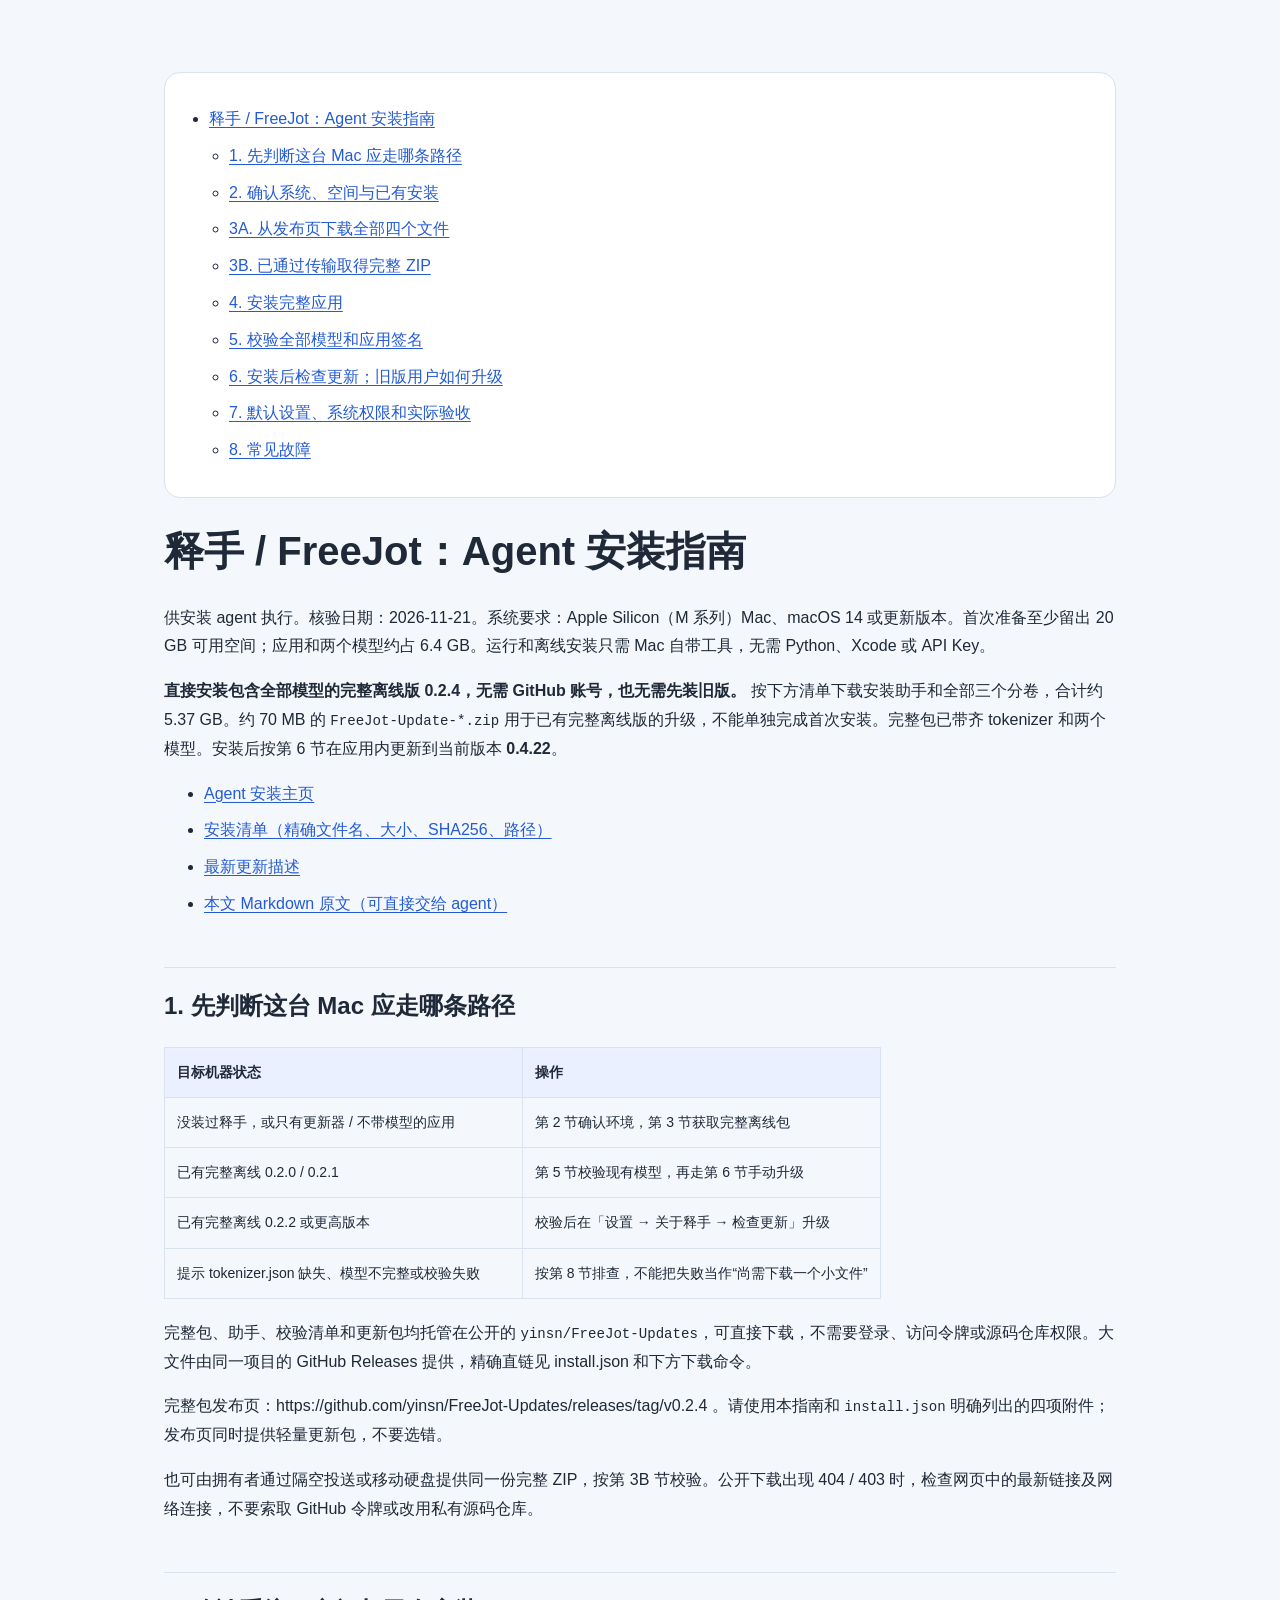
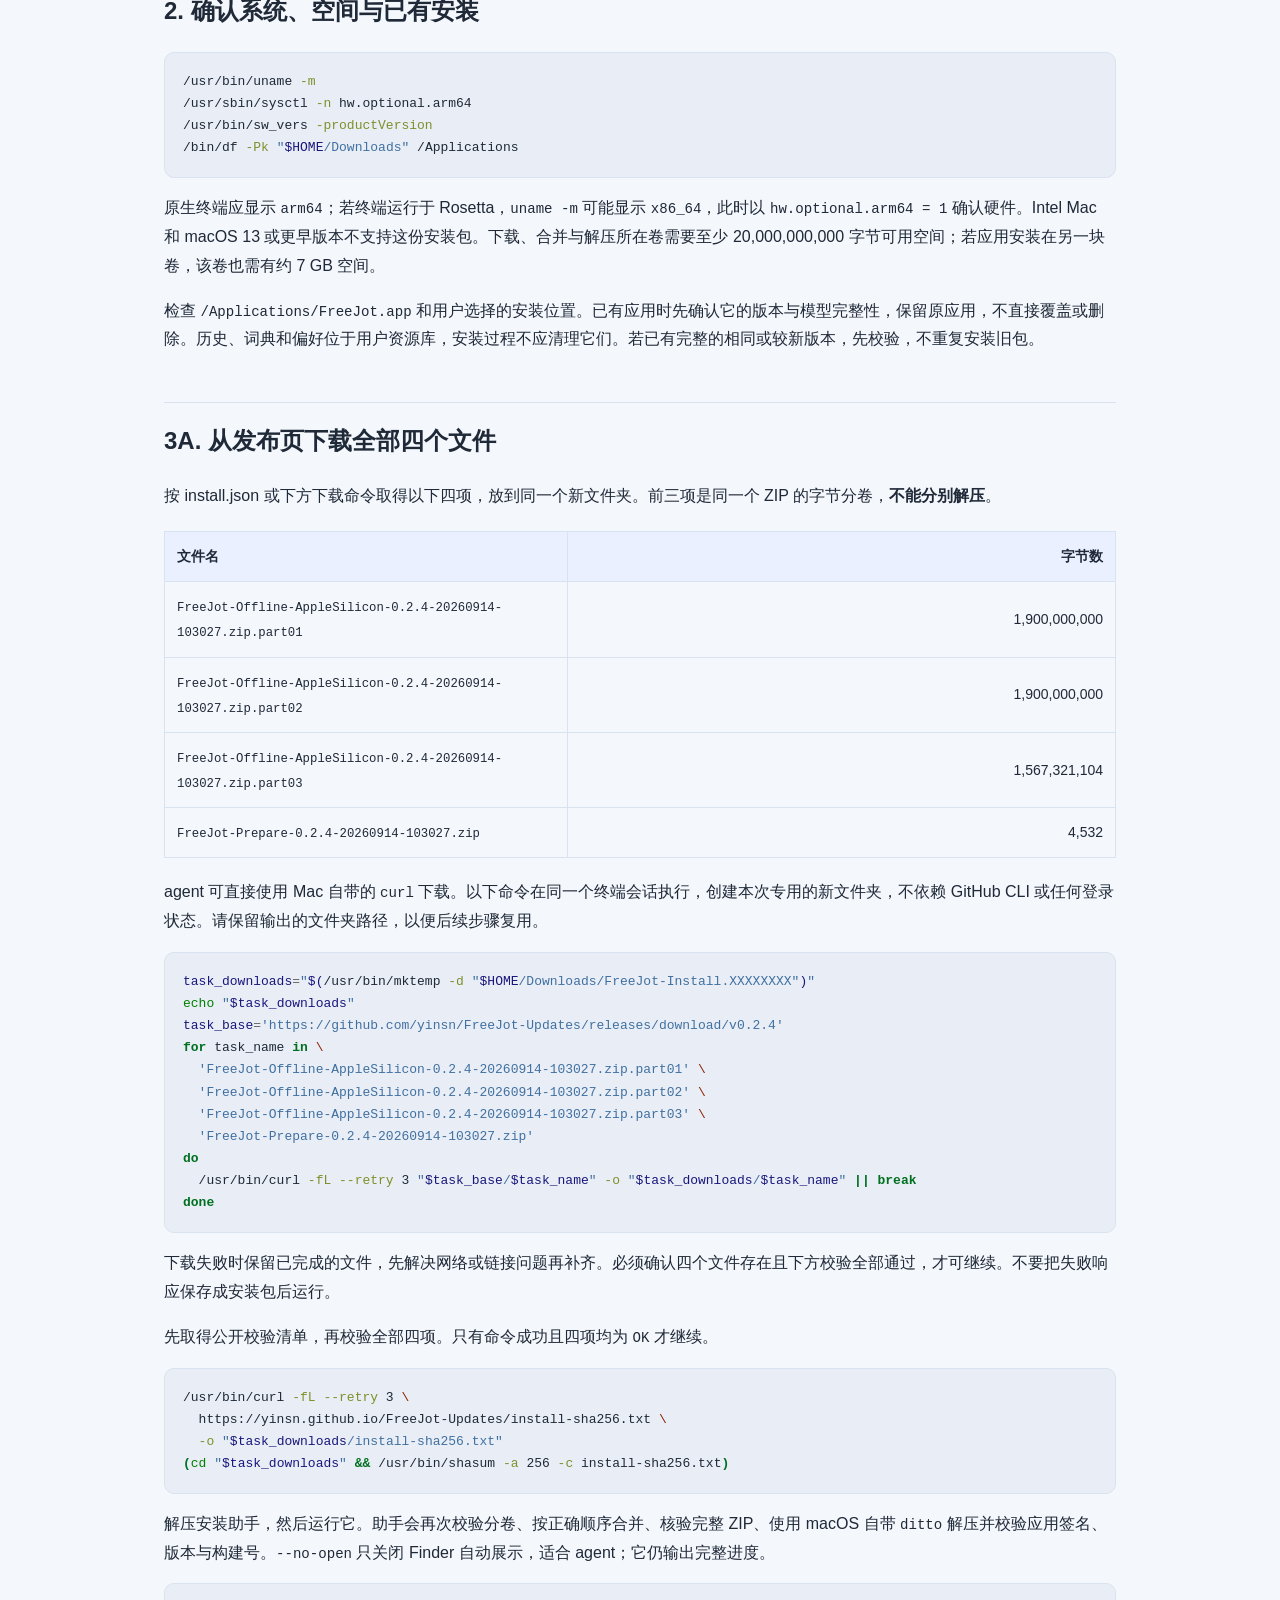
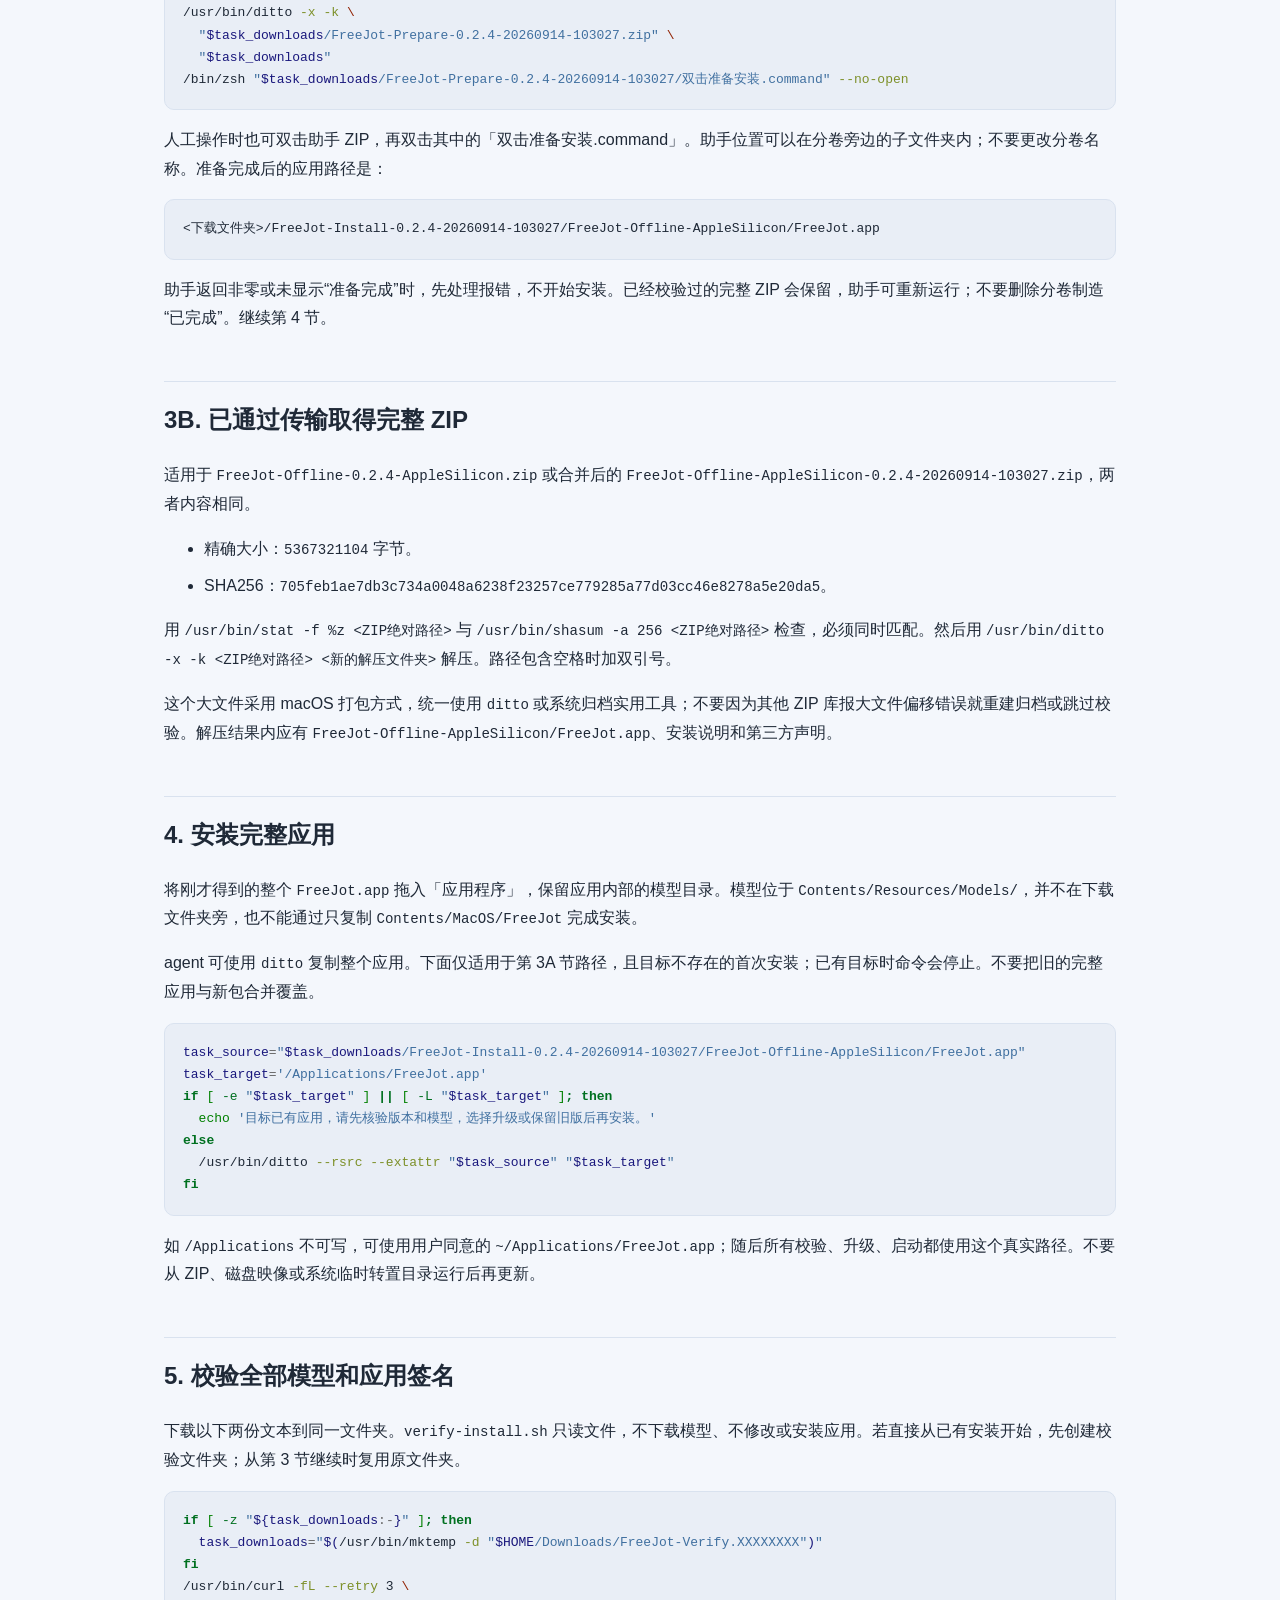
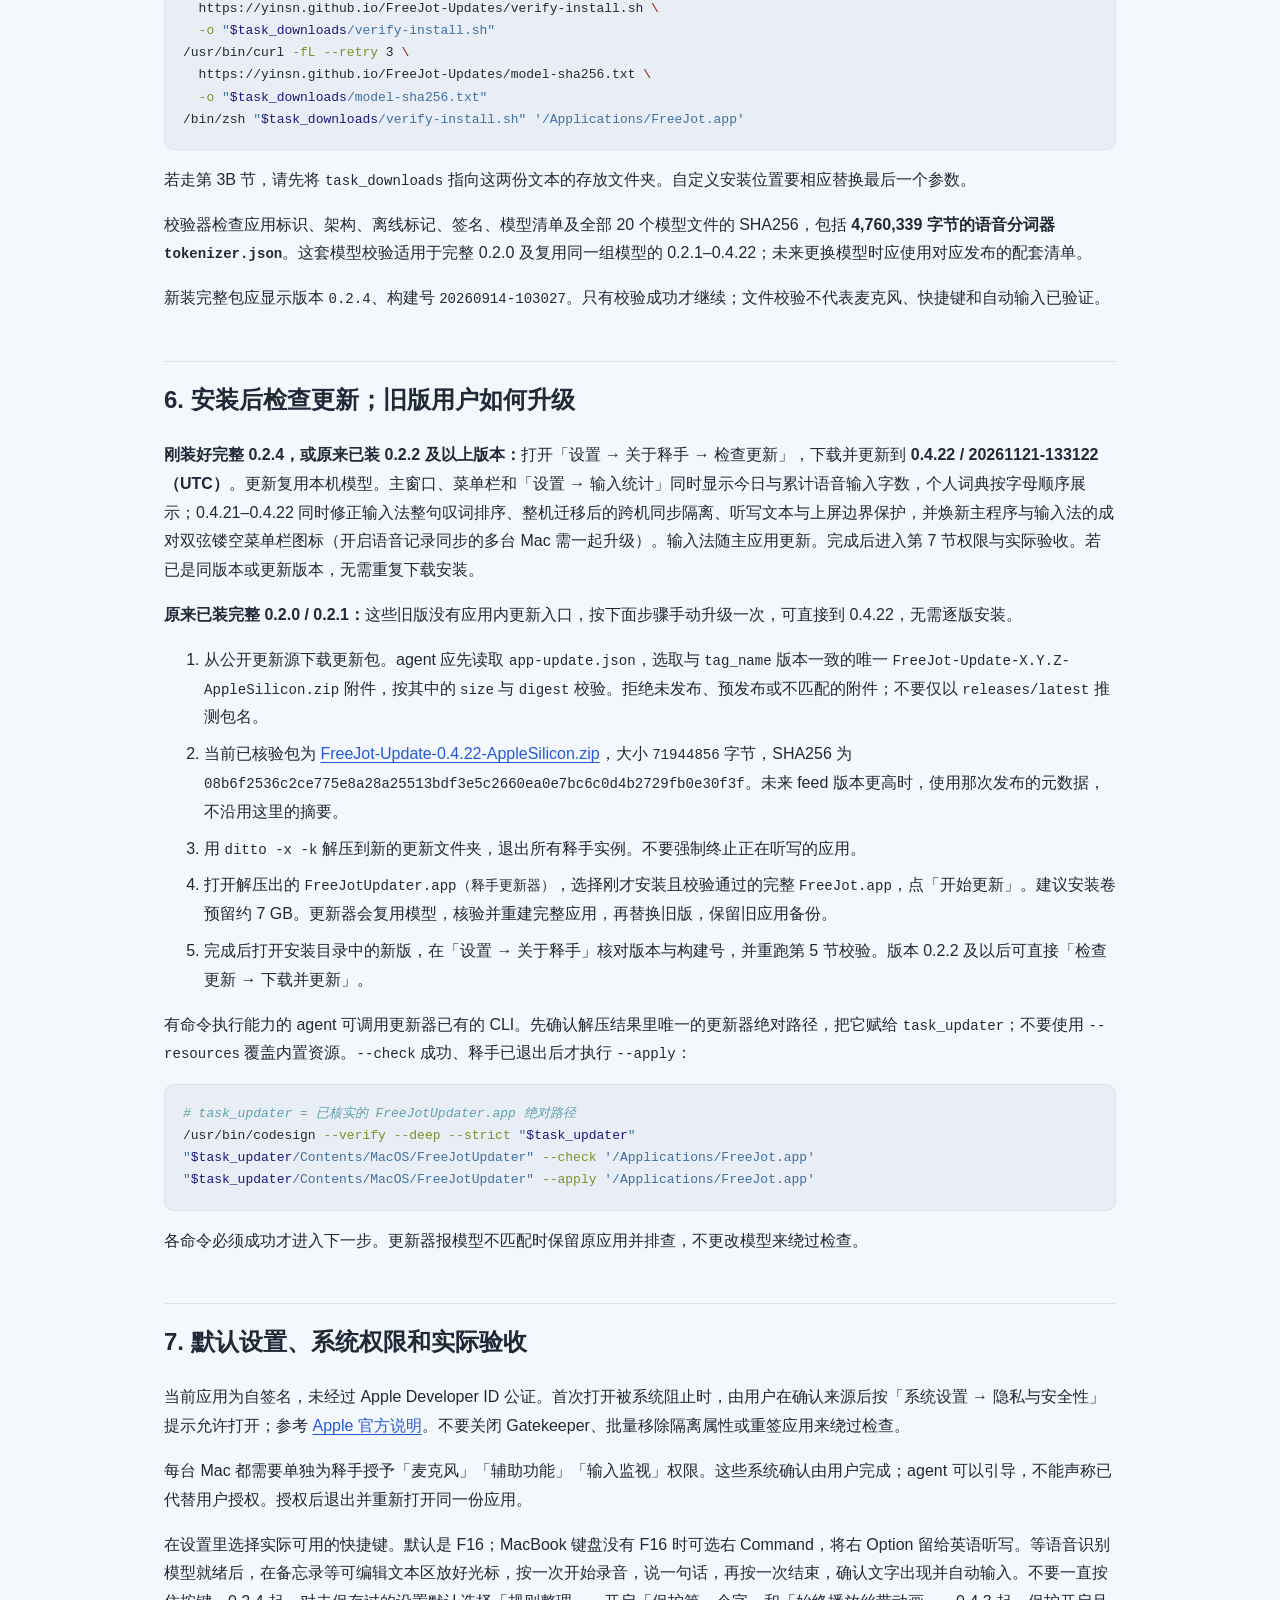
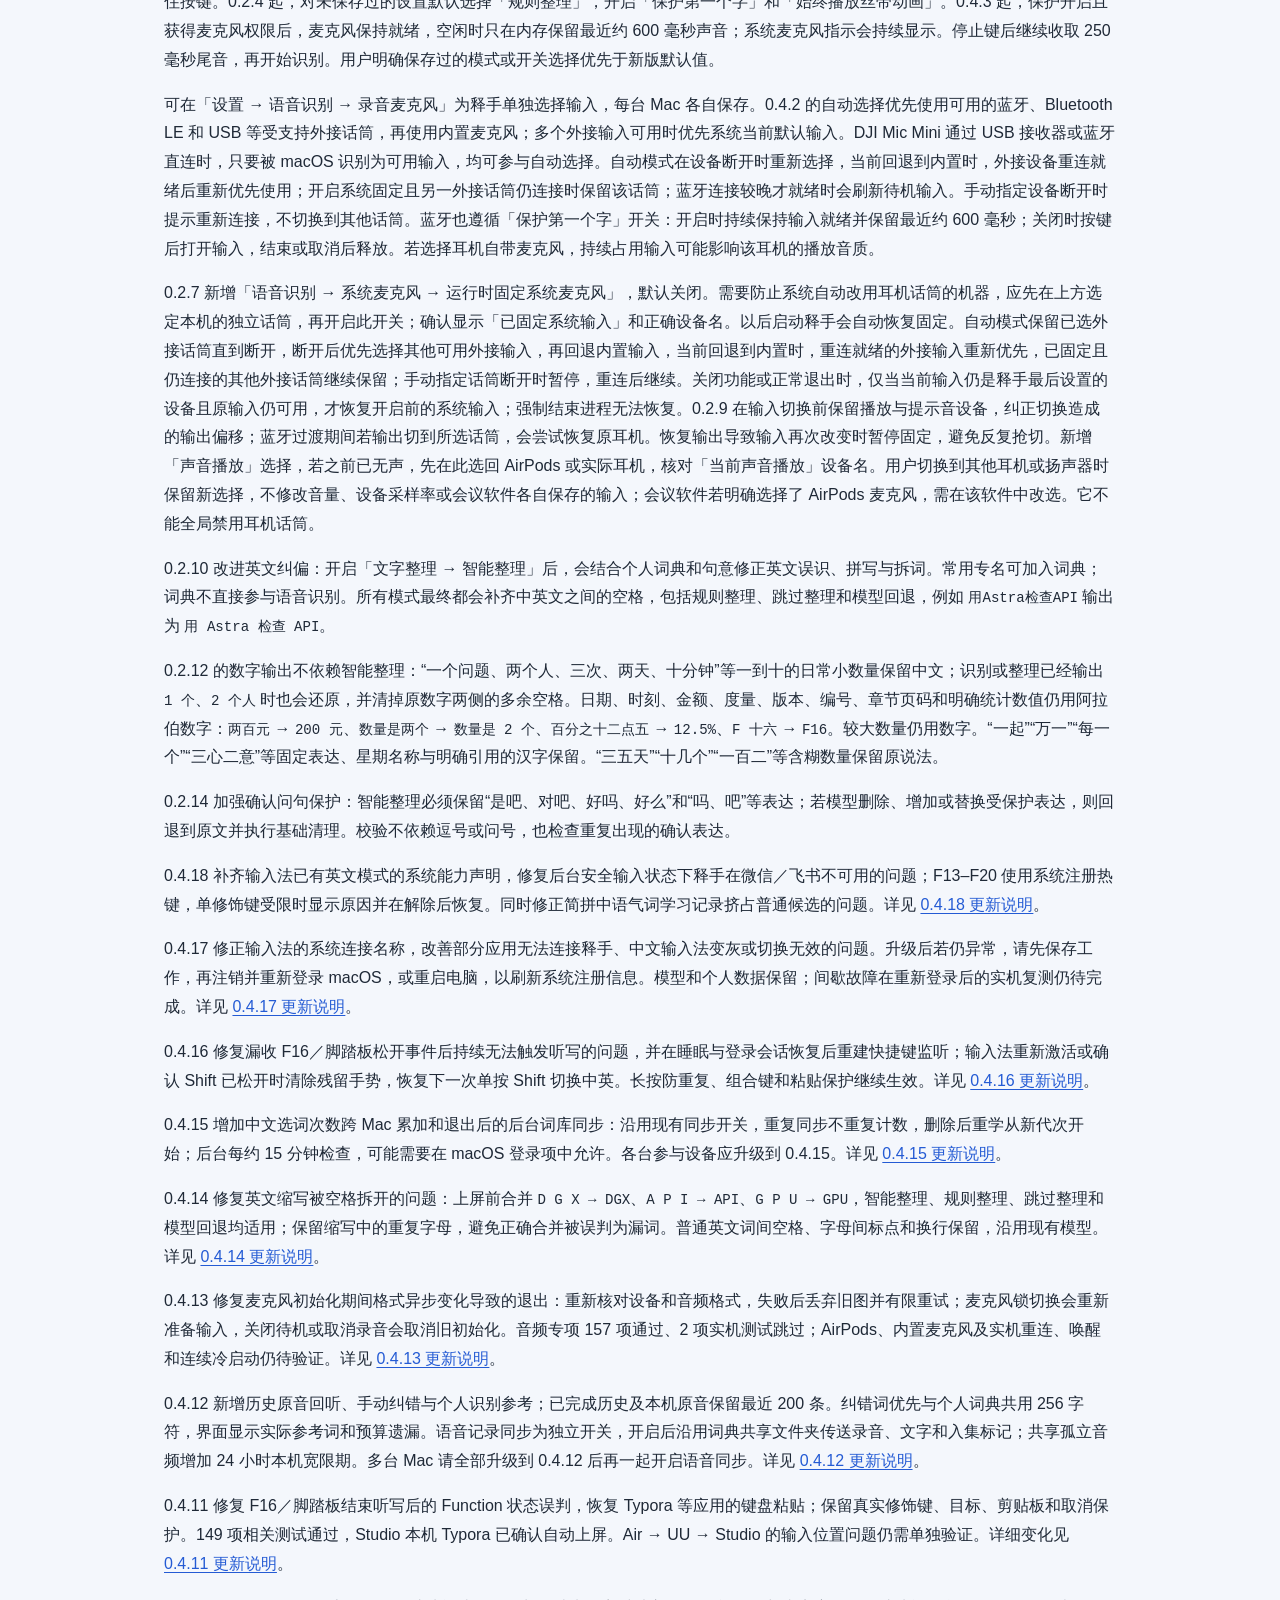
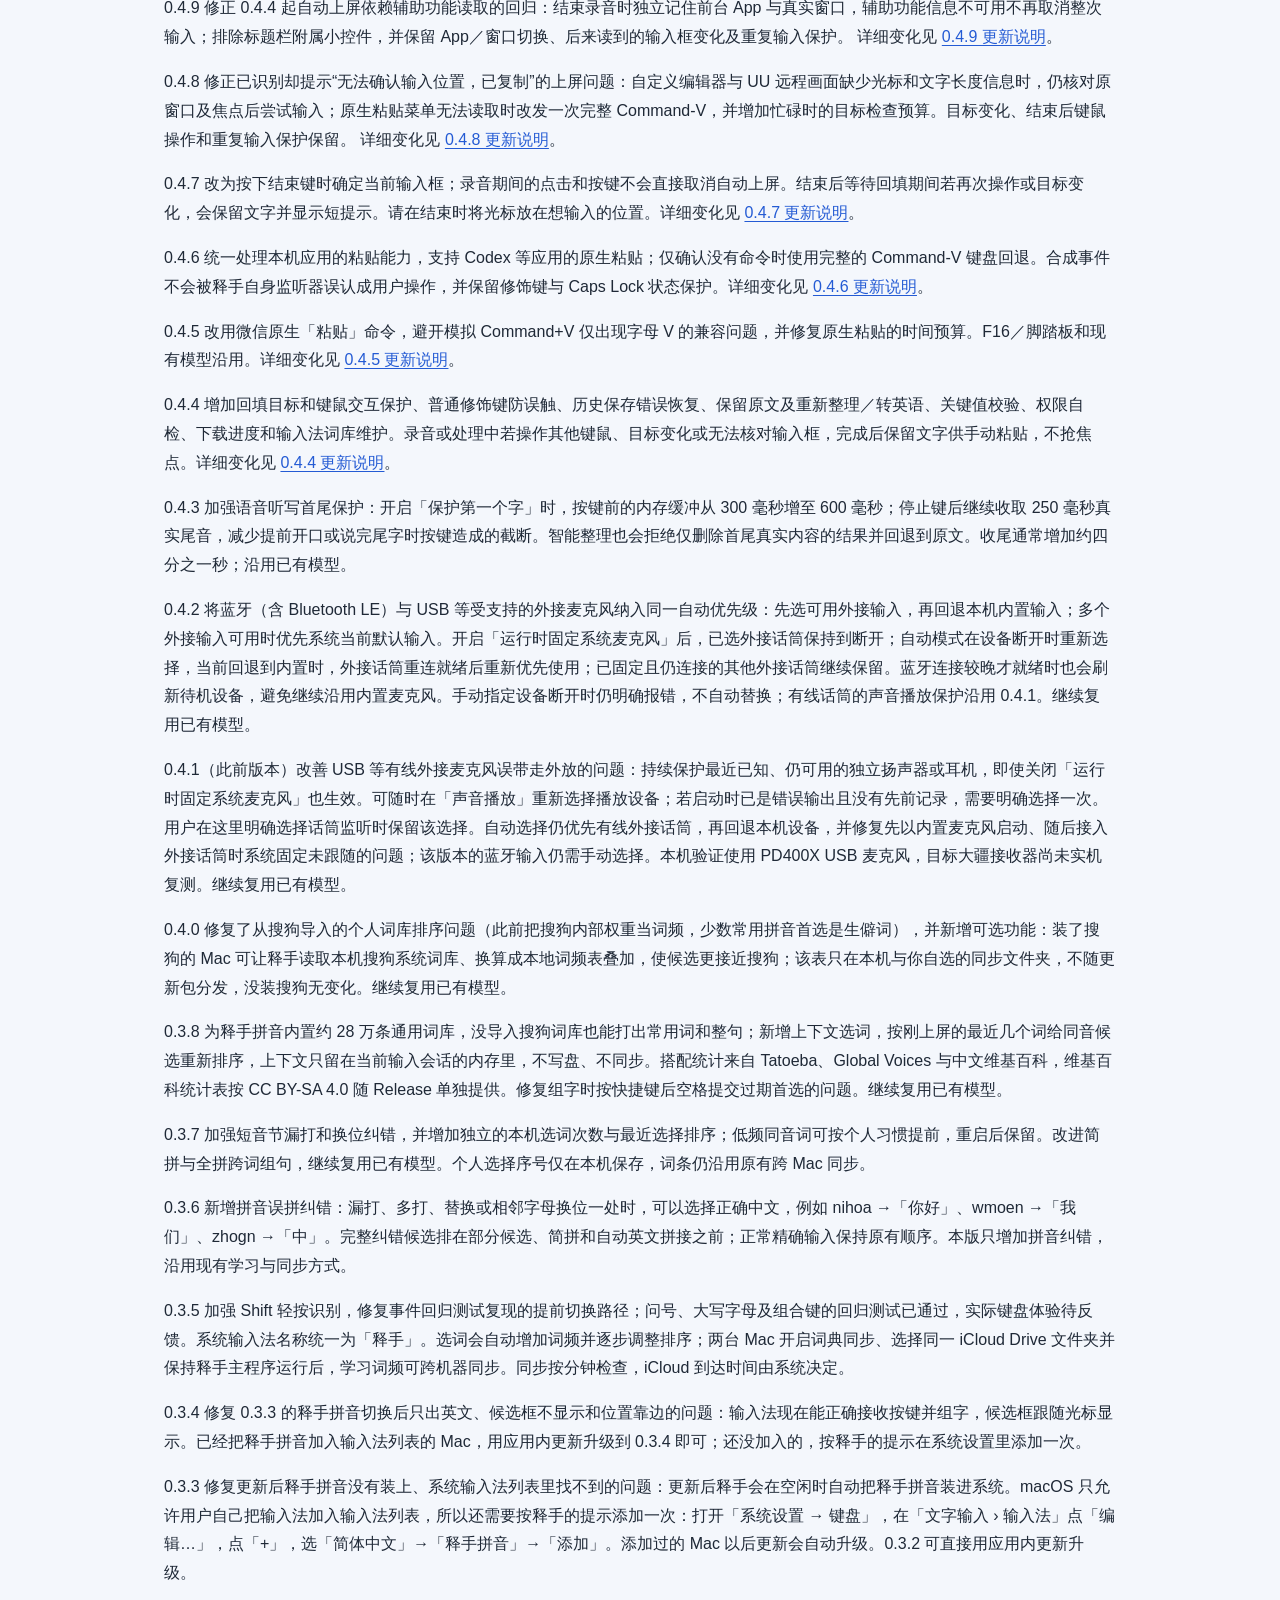
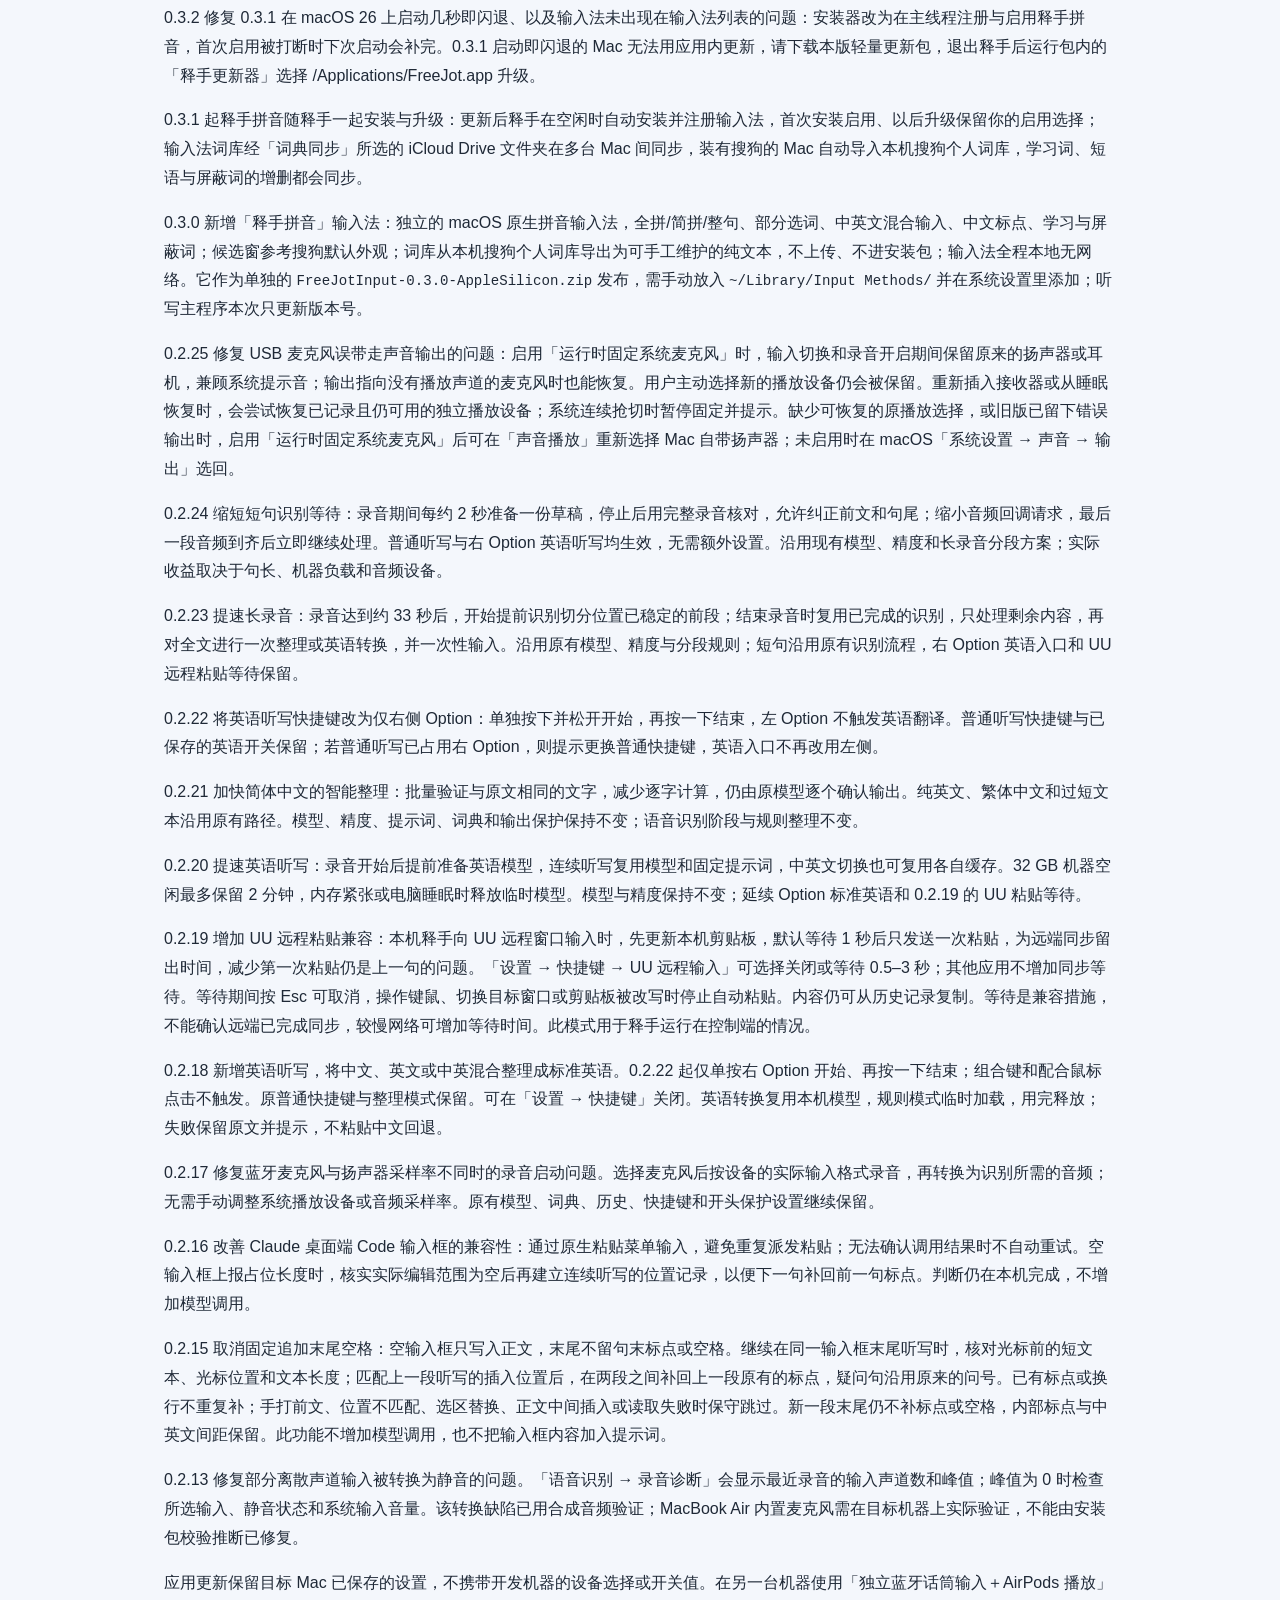
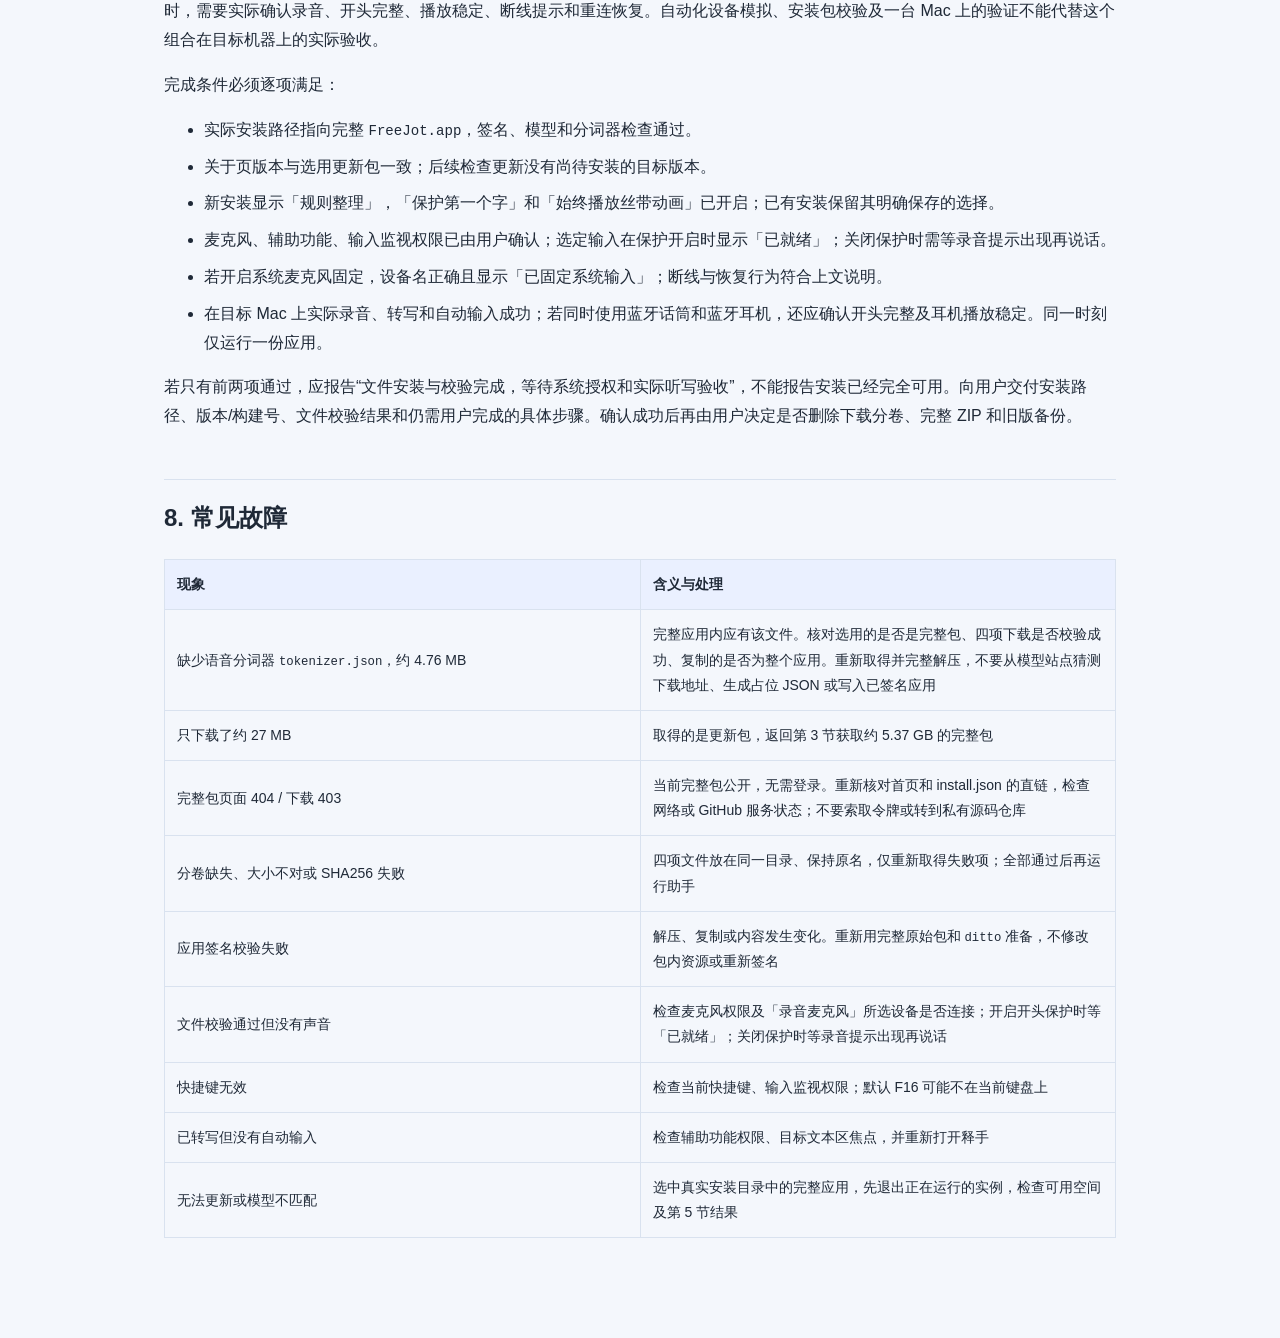
==== commit 5984e74d: "Release FreeJot 0.4.22 paired hollow twin-ribbon menu bar and input method icons" ====
--- a/index.html
+++ b/index.html
@@ -136,7 +136,7 @@
 <code>FreeJot-Update-*.zip</code>
 用于已有完整离线版的升级，不能单独完成首次安装。完整包已带齐 tokenizer
 和两个模型。安装后按第 6 节在应用内更新到当前版本
-<strong>0.4.21</strong>。</p>
+<strong>0.4.22</strong>。</p>
 <ul>
 <li><a href="https://yinsn.github.io/FreeJot-Updates/">Agent
 安装主页</a></li>
@@ -323,23 +323,23 @@
 个模型文件的 SHA256，包括 <strong>4,760,339 字节的语音分词器
 <code>tokenizer.json</code></strong>。这套模型校验适用于完整 0.2.0
 及复用同一组模型的
-0.2.1–0.4.21；未来更换模型时应使用对应发布的配套清单。</p>
+0.2.1–0.4.22；未来更换模型时应使用对应发布的配套清单。</p>
 <p>新装完整包应显示版本 <code>0.2.4</code>、构建号
 <code>20260914-103027</code>。只有校验成功才继续；文件校验不代表麦克风、快捷键和自动输入已验证。</p>
 <h2 id="安装后检查更新旧版用户如何升级">6.
 安装后检查更新；旧版用户如何升级</h2>
 <p><strong>刚装好完整 0.2.4，或原来已装 0.2.2
 及以上版本：</strong>打开「设置 → 关于释手 → 检查更新」，下载并更新到
-<strong>0.4.21 /
-20261121-093811（UTC）</strong>。更新复用本机模型。主窗口、菜单栏和「设置
+<strong>0.4.22 /
+20261121-133122（UTC）</strong>。更新复用本机模型。主窗口、菜单栏和「设置
 →
-输入统计」同时显示今日与累计语音输入字数，个人词典按字母顺序展示；0.4.21
-同时修正输入法整句叹词排序、整机迁移后的跨机同步隔离及听写文本与上屏边界保护（开启语音记录同步的多台
+输入统计」同时显示今日与累计语音输入字数，个人词典按字母顺序展示；0.4.21–0.4.22
+同时修正输入法整句叹词排序、整机迁移后的跨机同步隔离、听写文本与上屏边界保护，并焕新主程序与输入法的成对双弦镂空菜单栏图标（开启语音记录同步的多台
 Mac 需一起升级）。输入法随主应用更新。完成后进入第 7
 节权限与实际验收。若已是同版本或更新版本，无需重复下载安装。</p>
 <p><strong>原来已装完整 0.2.0 /
 0.2.1：</strong>这些旧版没有应用内更新入口，按下面步骤手动升级一次，可直接到
-0.4.21，无需逐版安装。</p>
+0.4.22，无需逐版安装。</p>
 <ol type="1">
 <li>从公开更新源下载更新包。agent 应先读取
 <code>app-update.json</code>，选取与 <code>tag_name</code>
@@ -348,9 +348,9 @@
 校验。拒绝未发布、预发布或不匹配的附件；不要仅以
 <code>releases/latest</code> 推测包名。</li>
 <li>当前已核验包为 <a
-href="https://github.com/yinsn/FreeJot-Updates/releases/download/v0.4.21/FreeJot-Update-0.4.21-AppleSilicon.zip">FreeJot-Update-0.4.21-AppleSilicon.zip</a>，大小
-<code>71938466</code> 字节，SHA256 为
-<code>7977839072d598dd50904d5d2d107177c54c0c15fbfd8d6da6c28ecdb6736782</code>。未来
+href="https://github.com/yinsn/FreeJot-Updates/releases/download/v0.4.22/FreeJot-Update-0.4.22-AppleSilicon.zip">FreeJot-Update-0.4.22-AppleSilicon.zip</a>，大小
+<code>71944856</code> 字节，SHA256 为
+<code>08b6f2536c2ce775e8a28a25513bdf3e5c2660ea0e7bc6c0d4b2729fb0e30f3f</code>。未来
 feed 版本更高时，使用那次发布的元数据，不沿用这里的摘要。</li>
 <li>用 <code>ditto -x -k</code>
 解压到新的更新文件夹，退出所有释手实例。不要强制终止正在听写的应用。</li>
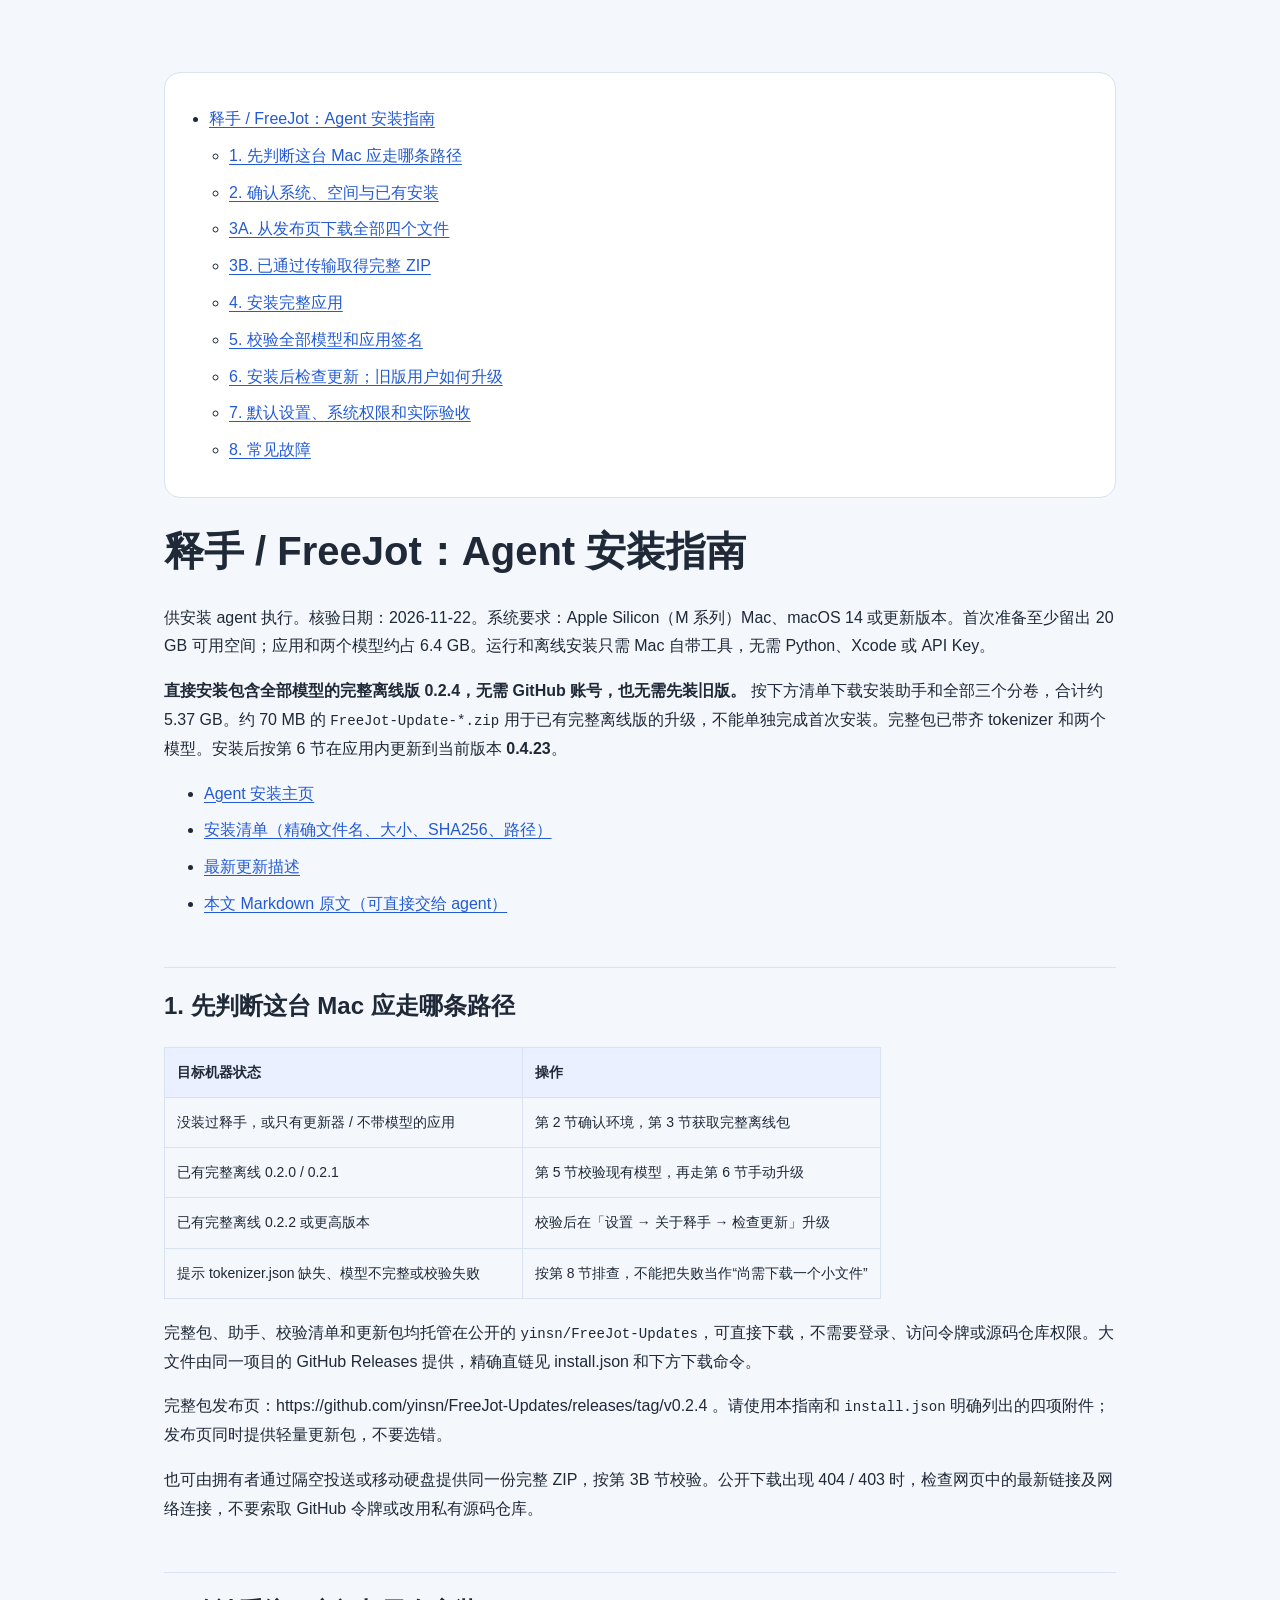
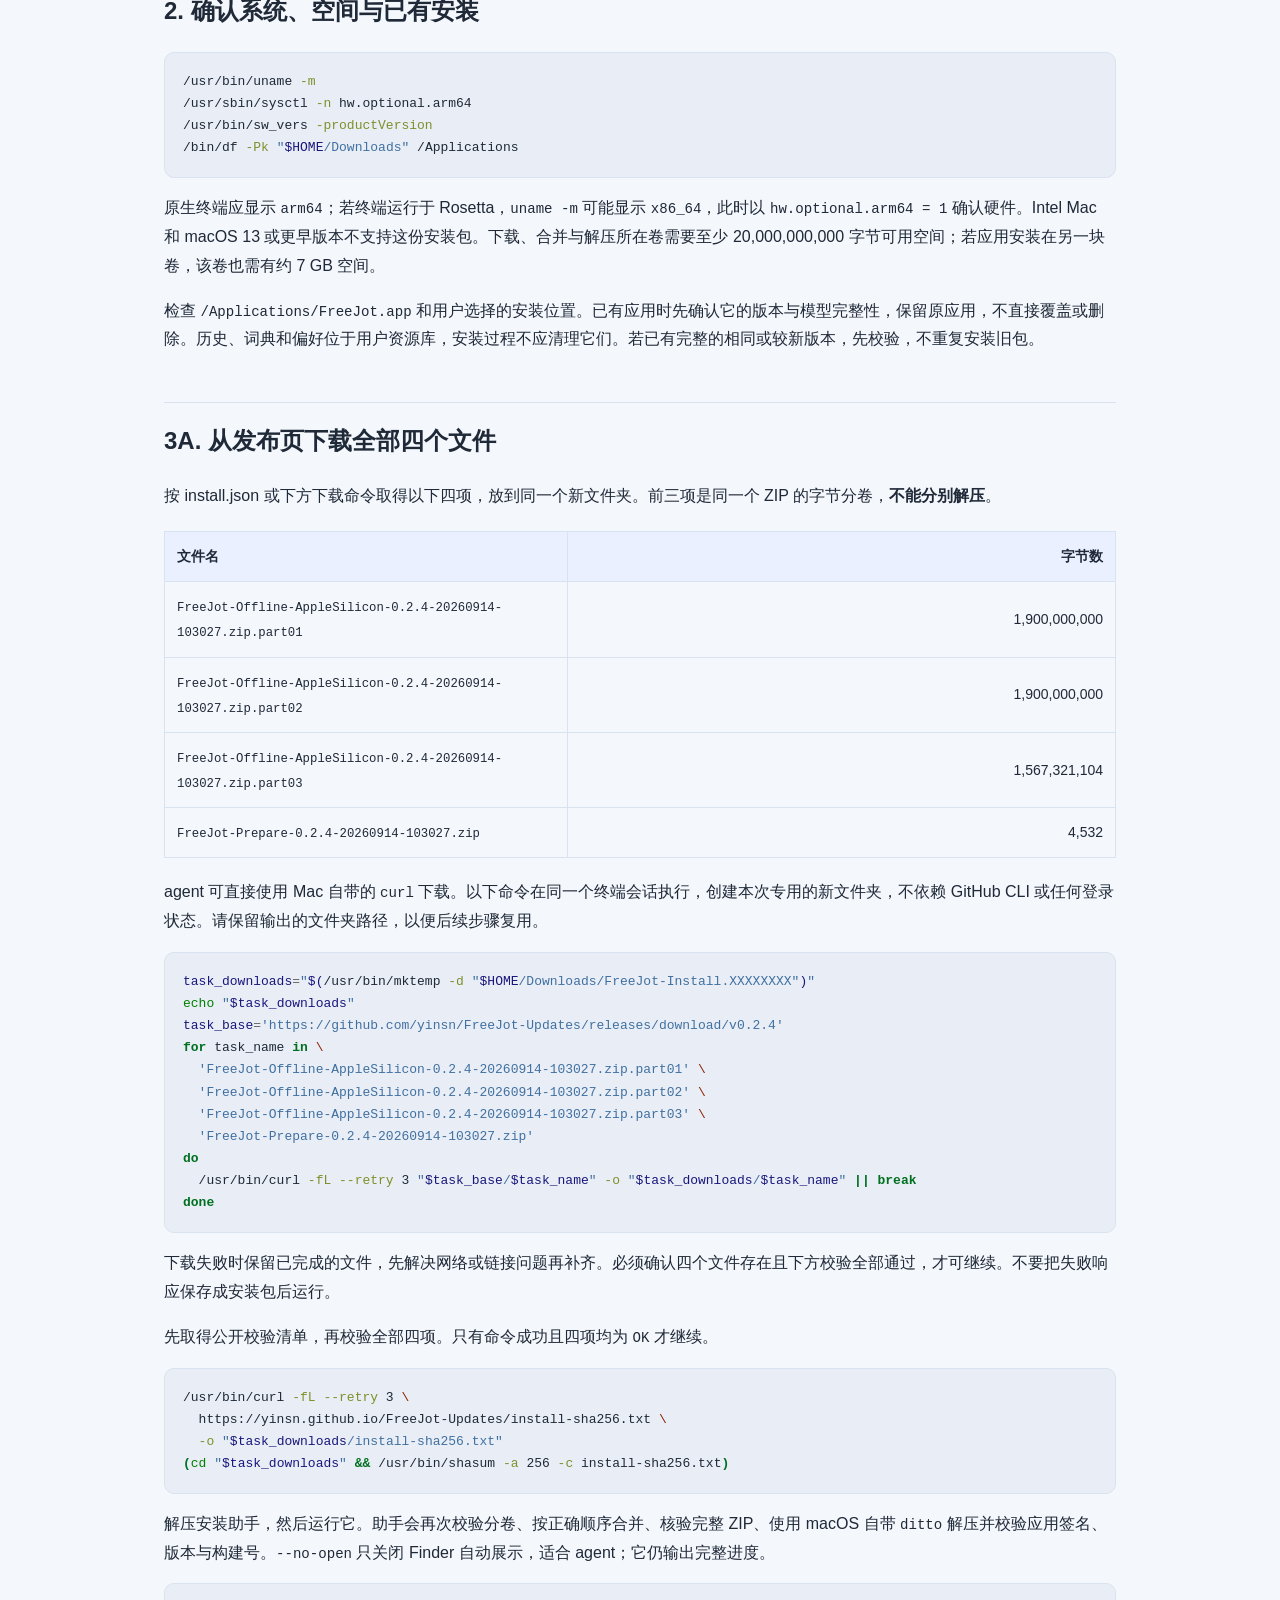
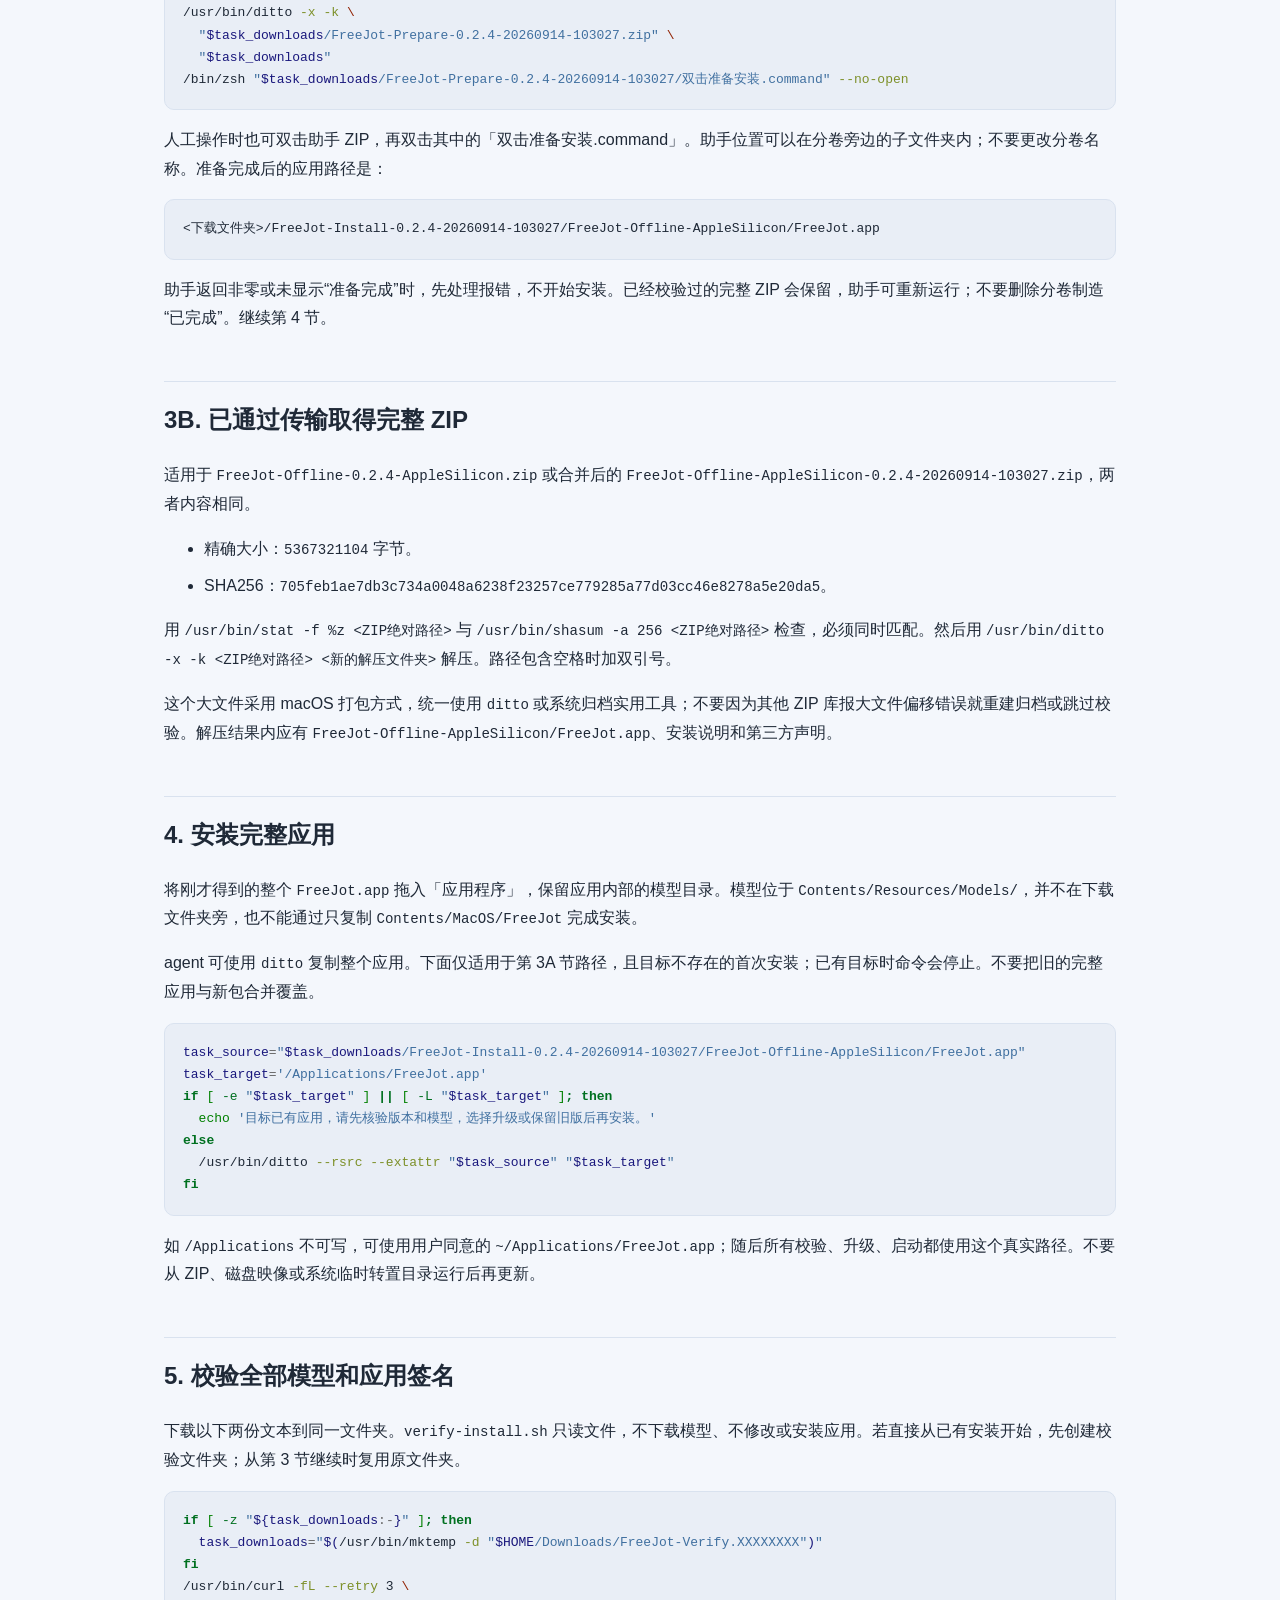
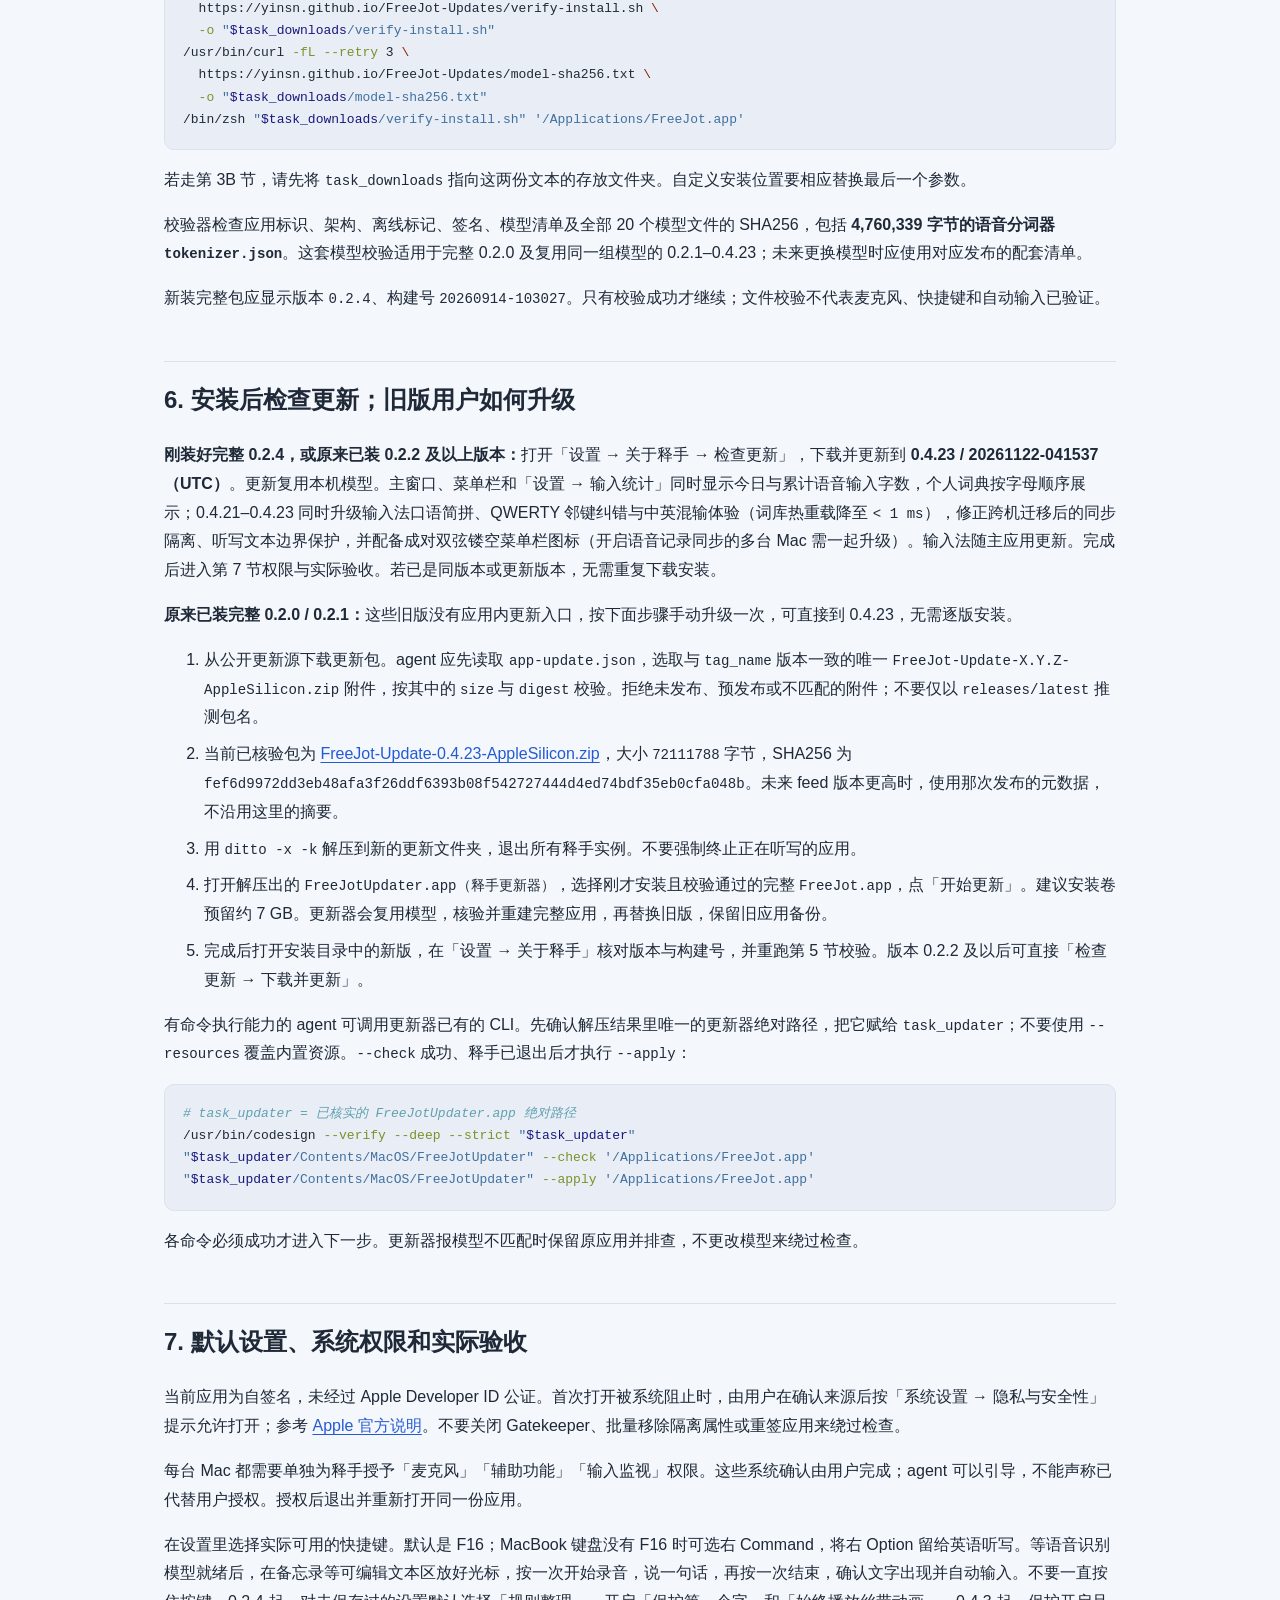
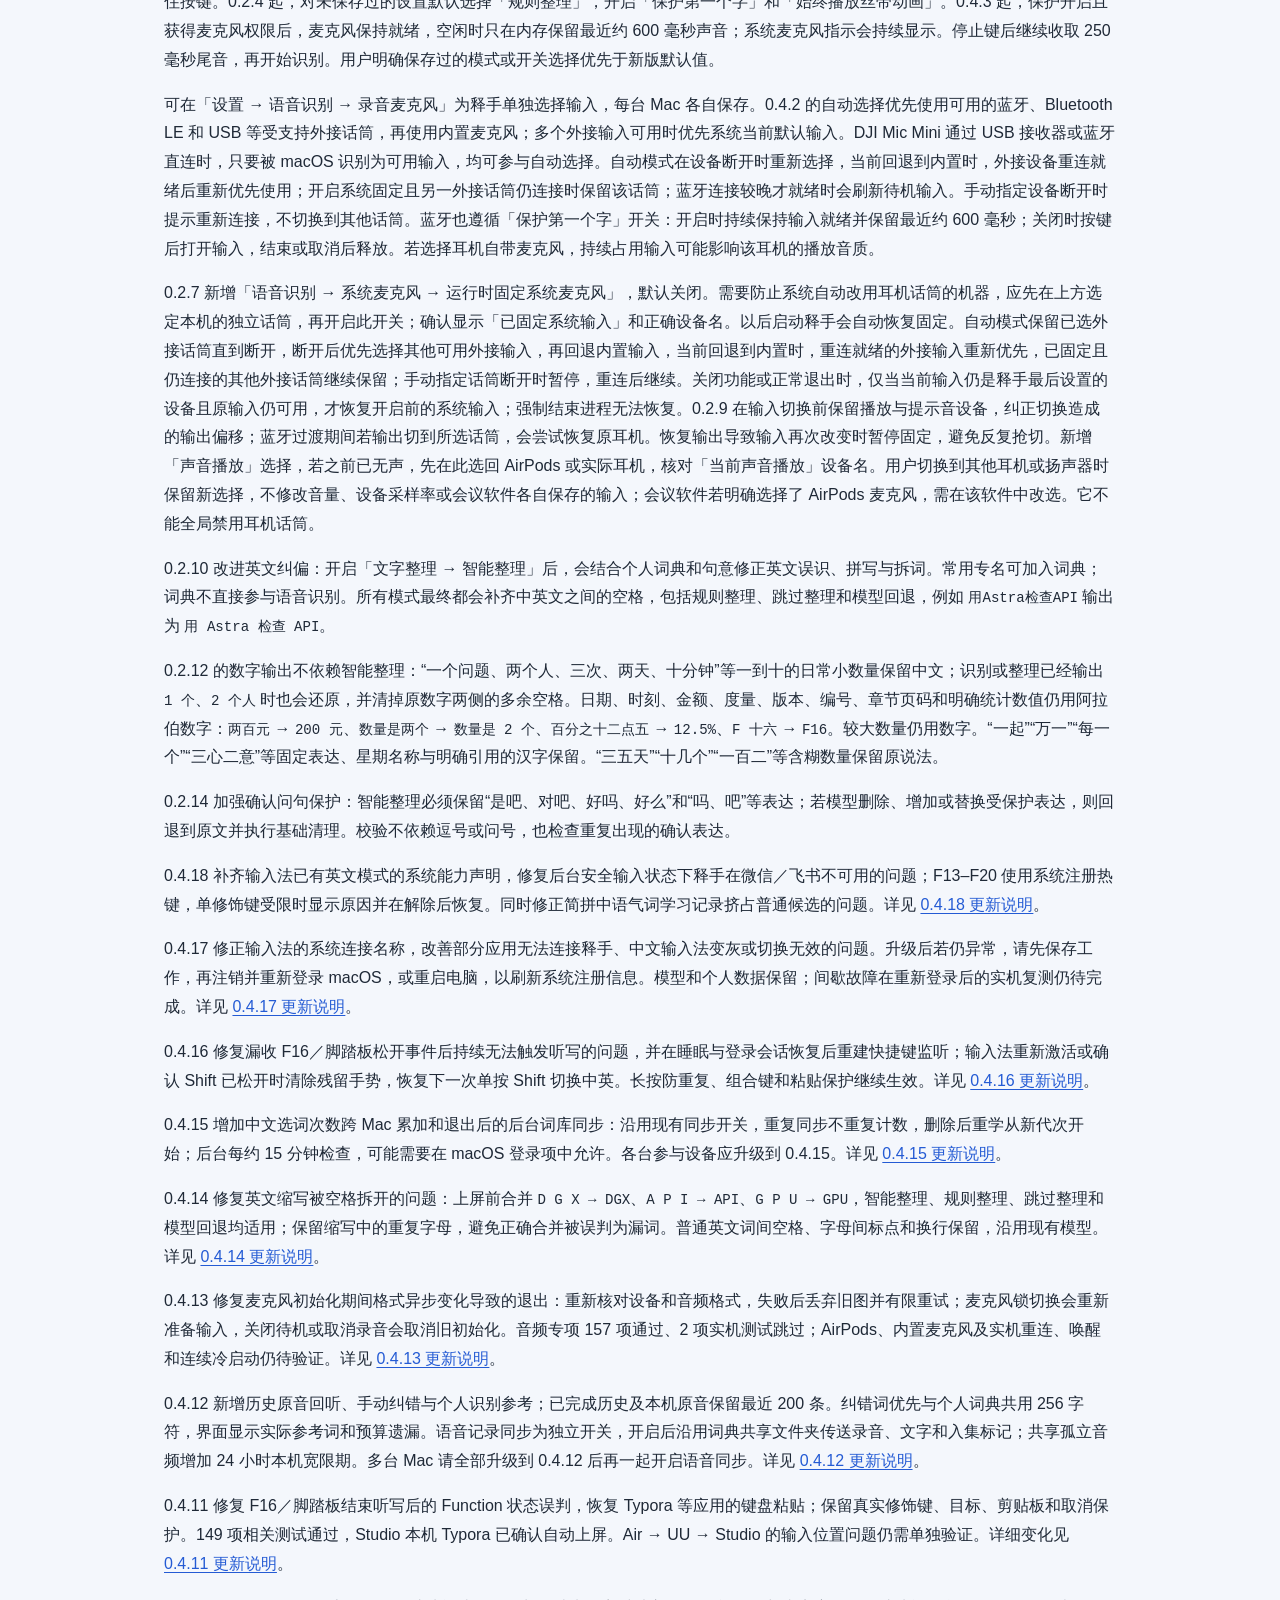
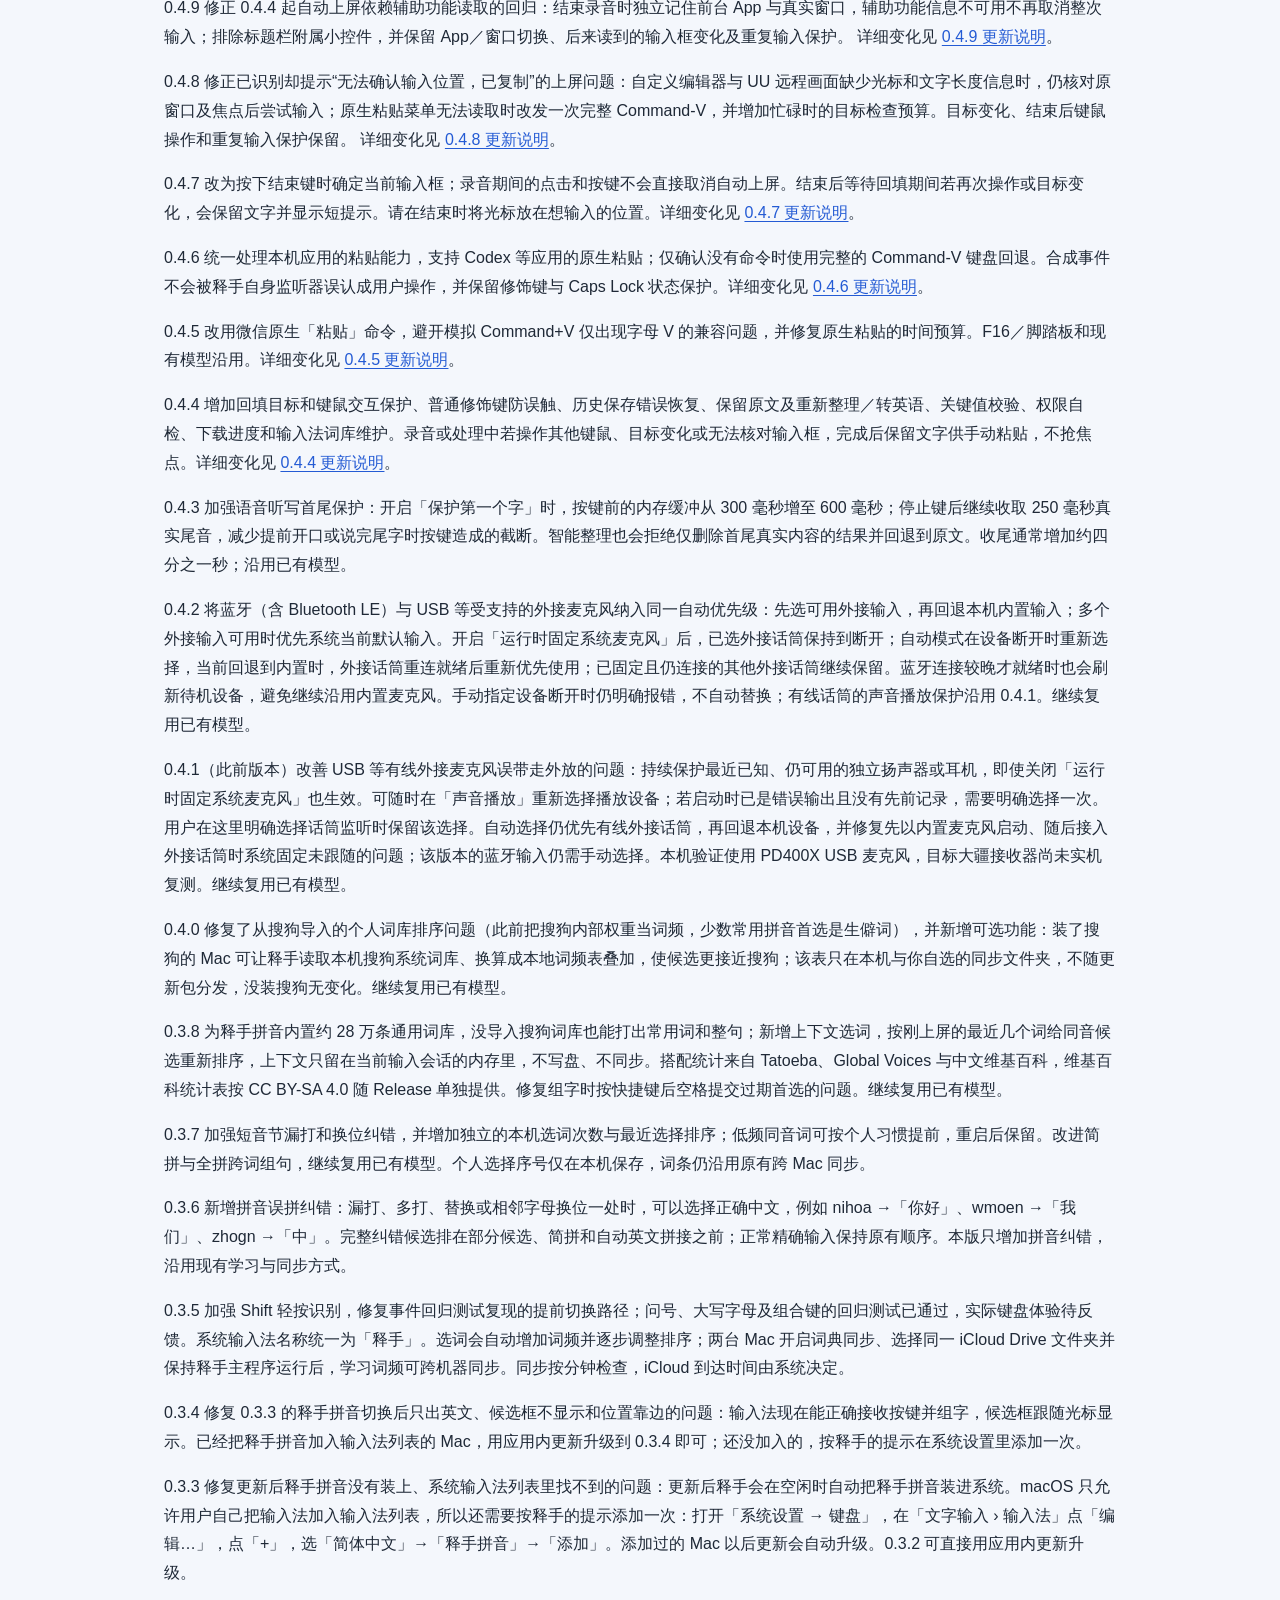
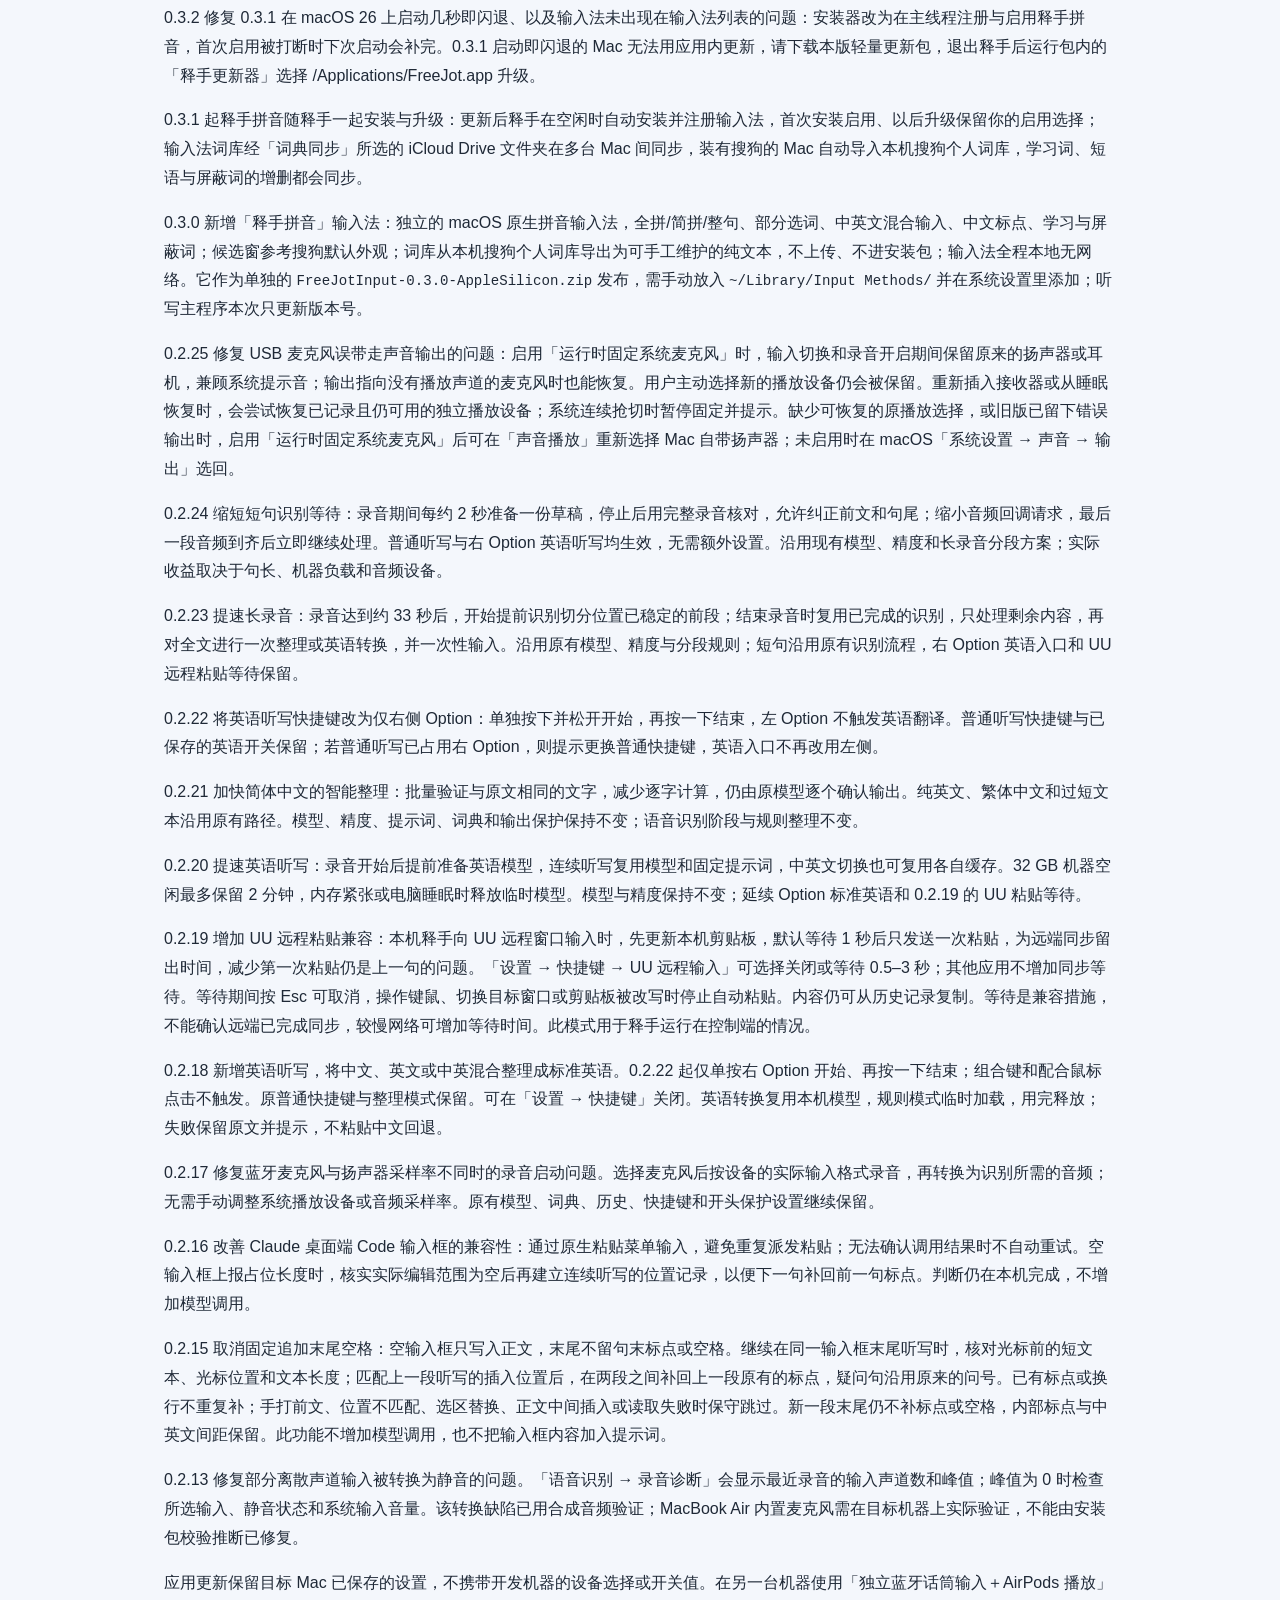
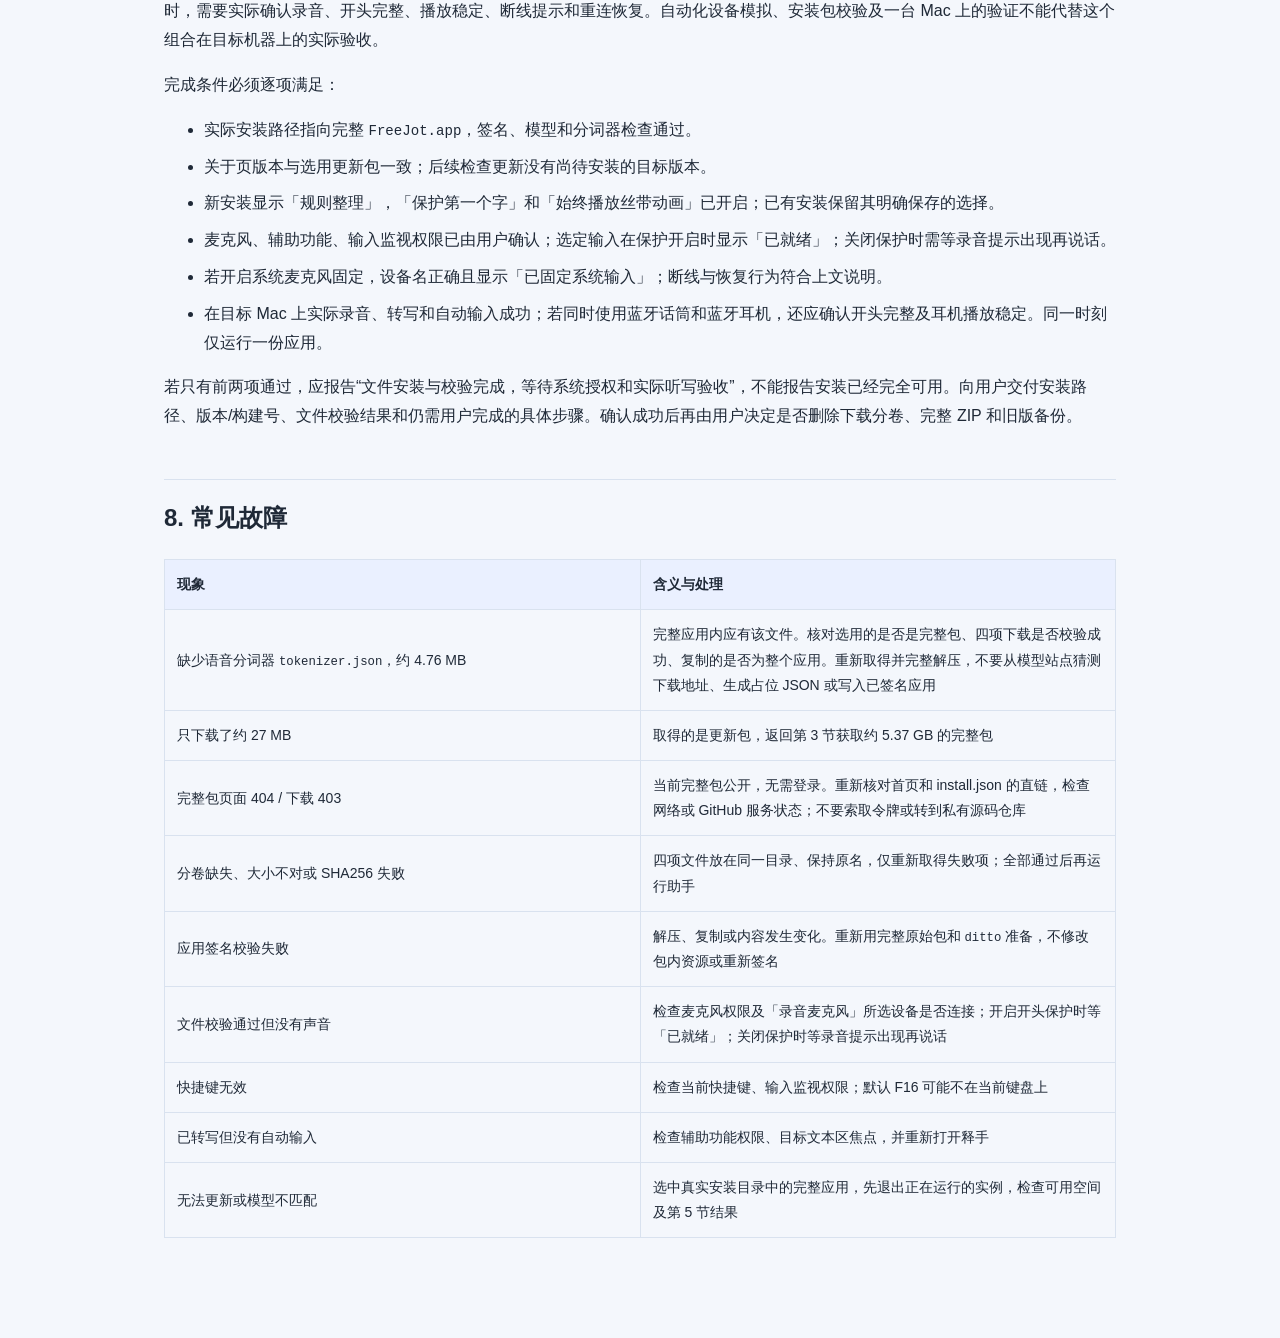
==== commit a5e2d1c4: "Release FreeJot 0.4.23 colloquial pinyin, QWERTY typo repair, mixed zh-en, and sub-ms English reload" ====
--- a/index.html
+++ b/index.html
@@ -126,7 +126,7 @@
 </ul>
 </nav>
 <h1 id="释手-freejotagent-安装指南">释手 / FreeJot：Agent 安装指南</h1>
-<p>供安装 agent 执行。核验日期：2026-11-21。系统要求：Apple Silicon（M
+<p>供安装 agent 执行。核验日期：2026-11-22。系统要求：Apple Silicon（M
 系列）Mac、macOS 14 或更新版本。首次准备至少留出 20 GB
 可用空间；应用和两个模型约占 6.4 GB。运行和离线安装只需 Mac
 自带工具，无需 Python、Xcode 或 API Key。</p>
@@ -136,7 +136,7 @@
 <code>FreeJot-Update-*.zip</code>
 用于已有完整离线版的升级，不能单独完成首次安装。完整包已带齐 tokenizer
 和两个模型。安装后按第 6 节在应用内更新到当前版本
-<strong>0.4.22</strong>。</p>
+<strong>0.4.23</strong>。</p>
 <ul>
 <li><a href="https://yinsn.github.io/FreeJot-Updates/">Agent
 安装主页</a></li>
@@ -323,23 +323,24 @@
 个模型文件的 SHA256，包括 <strong>4,760,339 字节的语音分词器
 <code>tokenizer.json</code></strong>。这套模型校验适用于完整 0.2.0
 及复用同一组模型的
-0.2.1–0.4.22；未来更换模型时应使用对应发布的配套清单。</p>
+0.2.1–0.4.23；未来更换模型时应使用对应发布的配套清单。</p>
 <p>新装完整包应显示版本 <code>0.2.4</code>、构建号
 <code>20260914-103027</code>。只有校验成功才继续；文件校验不代表麦克风、快捷键和自动输入已验证。</p>
 <h2 id="安装后检查更新旧版用户如何升级">6.
 安装后检查更新；旧版用户如何升级</h2>
 <p><strong>刚装好完整 0.2.4，或原来已装 0.2.2
 及以上版本：</strong>打开「设置 → 关于释手 → 检查更新」，下载并更新到
-<strong>0.4.22 /
-20261121-133122（UTC）</strong>。更新复用本机模型。主窗口、菜单栏和「设置
+<strong>0.4.23 /
+20261122-041537（UTC）</strong>。更新复用本机模型。主窗口、菜单栏和「设置
 →
-输入统计」同时显示今日与累计语音输入字数，个人词典按字母顺序展示；0.4.21–0.4.22
-同时修正输入法整句叹词排序、整机迁移后的跨机同步隔离、听写文本与上屏边界保护，并焕新主程序与输入法的成对双弦镂空菜单栏图标（开启语音记录同步的多台
+输入统计」同时显示今日与累计语音输入字数，个人词典按字母顺序展示；0.4.21–0.4.23
+同时升级输入法口语简拼、QWERTY 邻键纠错与中英混输体验（词库热重载降至
+<code>&lt; 1 ms</code>），修正跨机迁移后的同步隔离、听写文本边界保护，并配备成对双弦镂空菜单栏图标（开启语音记录同步的多台
 Mac 需一起升级）。输入法随主应用更新。完成后进入第 7
 节权限与实际验收。若已是同版本或更新版本，无需重复下载安装。</p>
 <p><strong>原来已装完整 0.2.0 /
 0.2.1：</strong>这些旧版没有应用内更新入口，按下面步骤手动升级一次，可直接到
-0.4.22，无需逐版安装。</p>
+0.4.23，无需逐版安装。</p>
 <ol type="1">
 <li>从公开更新源下载更新包。agent 应先读取
 <code>app-update.json</code>，选取与 <code>tag_name</code>
@@ -348,9 +349,9 @@
 校验。拒绝未发布、预发布或不匹配的附件；不要仅以
 <code>releases/latest</code> 推测包名。</li>
 <li>当前已核验包为 <a
-href="https://github.com/yinsn/FreeJot-Updates/releases/download/v0.4.22/FreeJot-Update-0.4.22-AppleSilicon.zip">FreeJot-Update-0.4.22-AppleSilicon.zip</a>，大小
-<code>71944856</code> 字节，SHA256 为
-<code>08b6f2536c2ce775e8a28a25513bdf3e5c2660ea0e7bc6c0d4b2729fb0e30f3f</code>。未来
+href="https://github.com/yinsn/FreeJot-Updates/releases/download/v0.4.23/FreeJot-Update-0.4.23-AppleSilicon.zip">FreeJot-Update-0.4.23-AppleSilicon.zip</a>，大小
+<code>72111788</code> 字节，SHA256 为
+<code>fef6d9972dd3eb48afa3f26ddf6393b08f542727444d4ed74bdf35eb0cfa048b</code>。未来
 feed 版本更高时，使用那次发布的元数据，不沿用这里的摘要。</li>
 <li>用 <code>ditto -x -k</code>
 解压到新的更新文件夹，退出所有释手实例。不要强制终止正在听写的应用。</li>
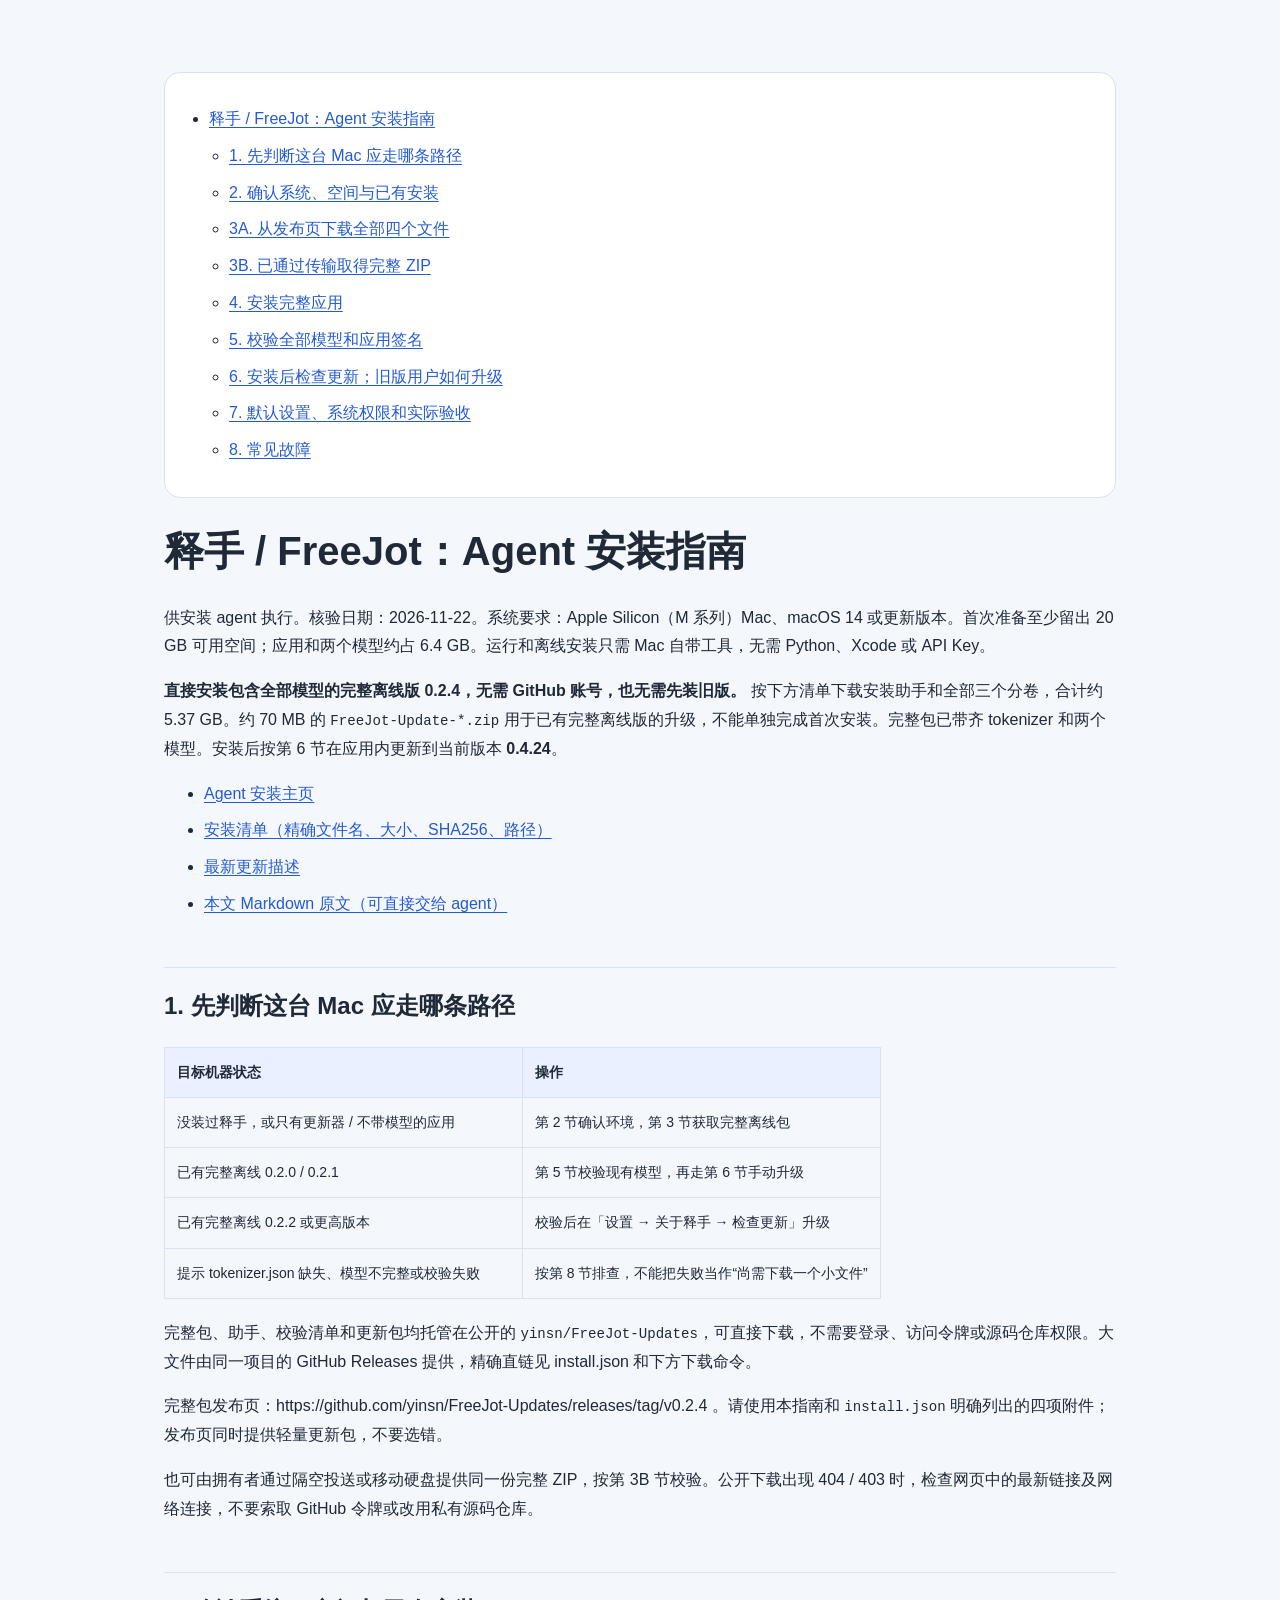
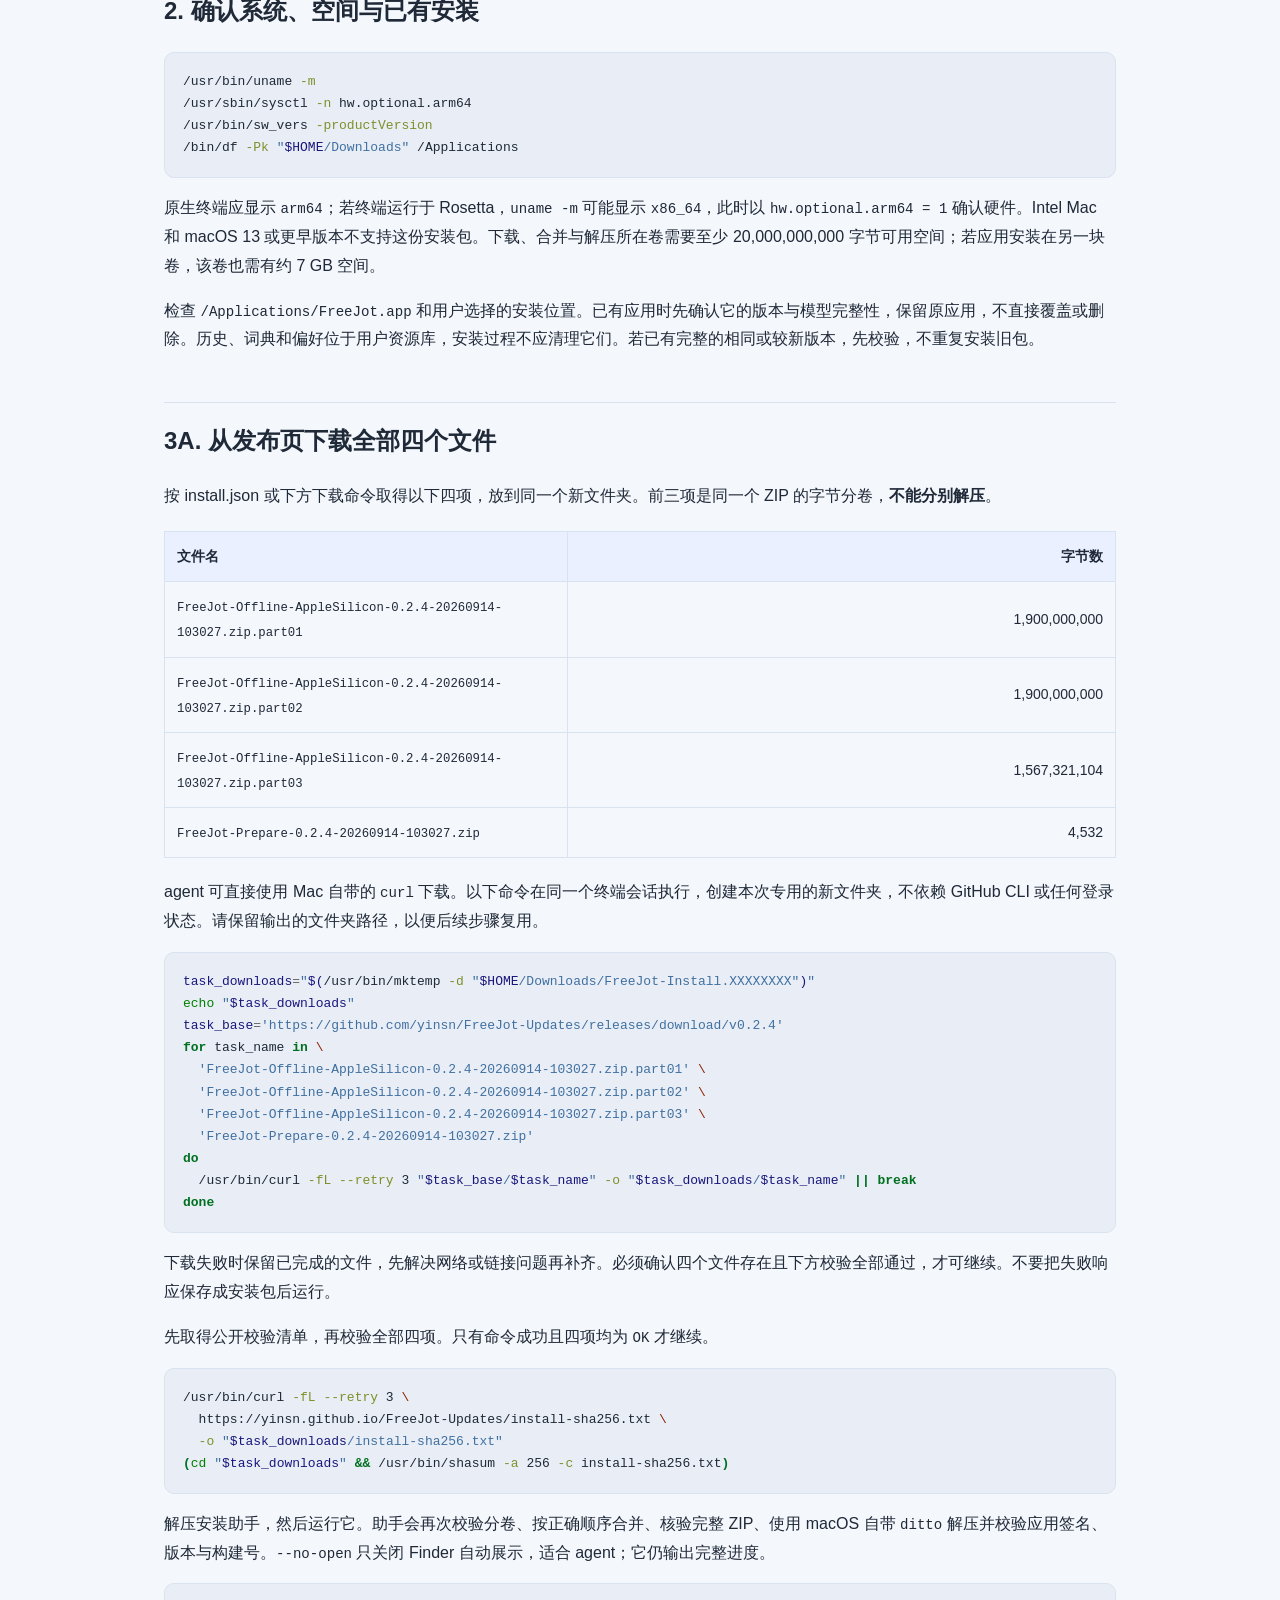
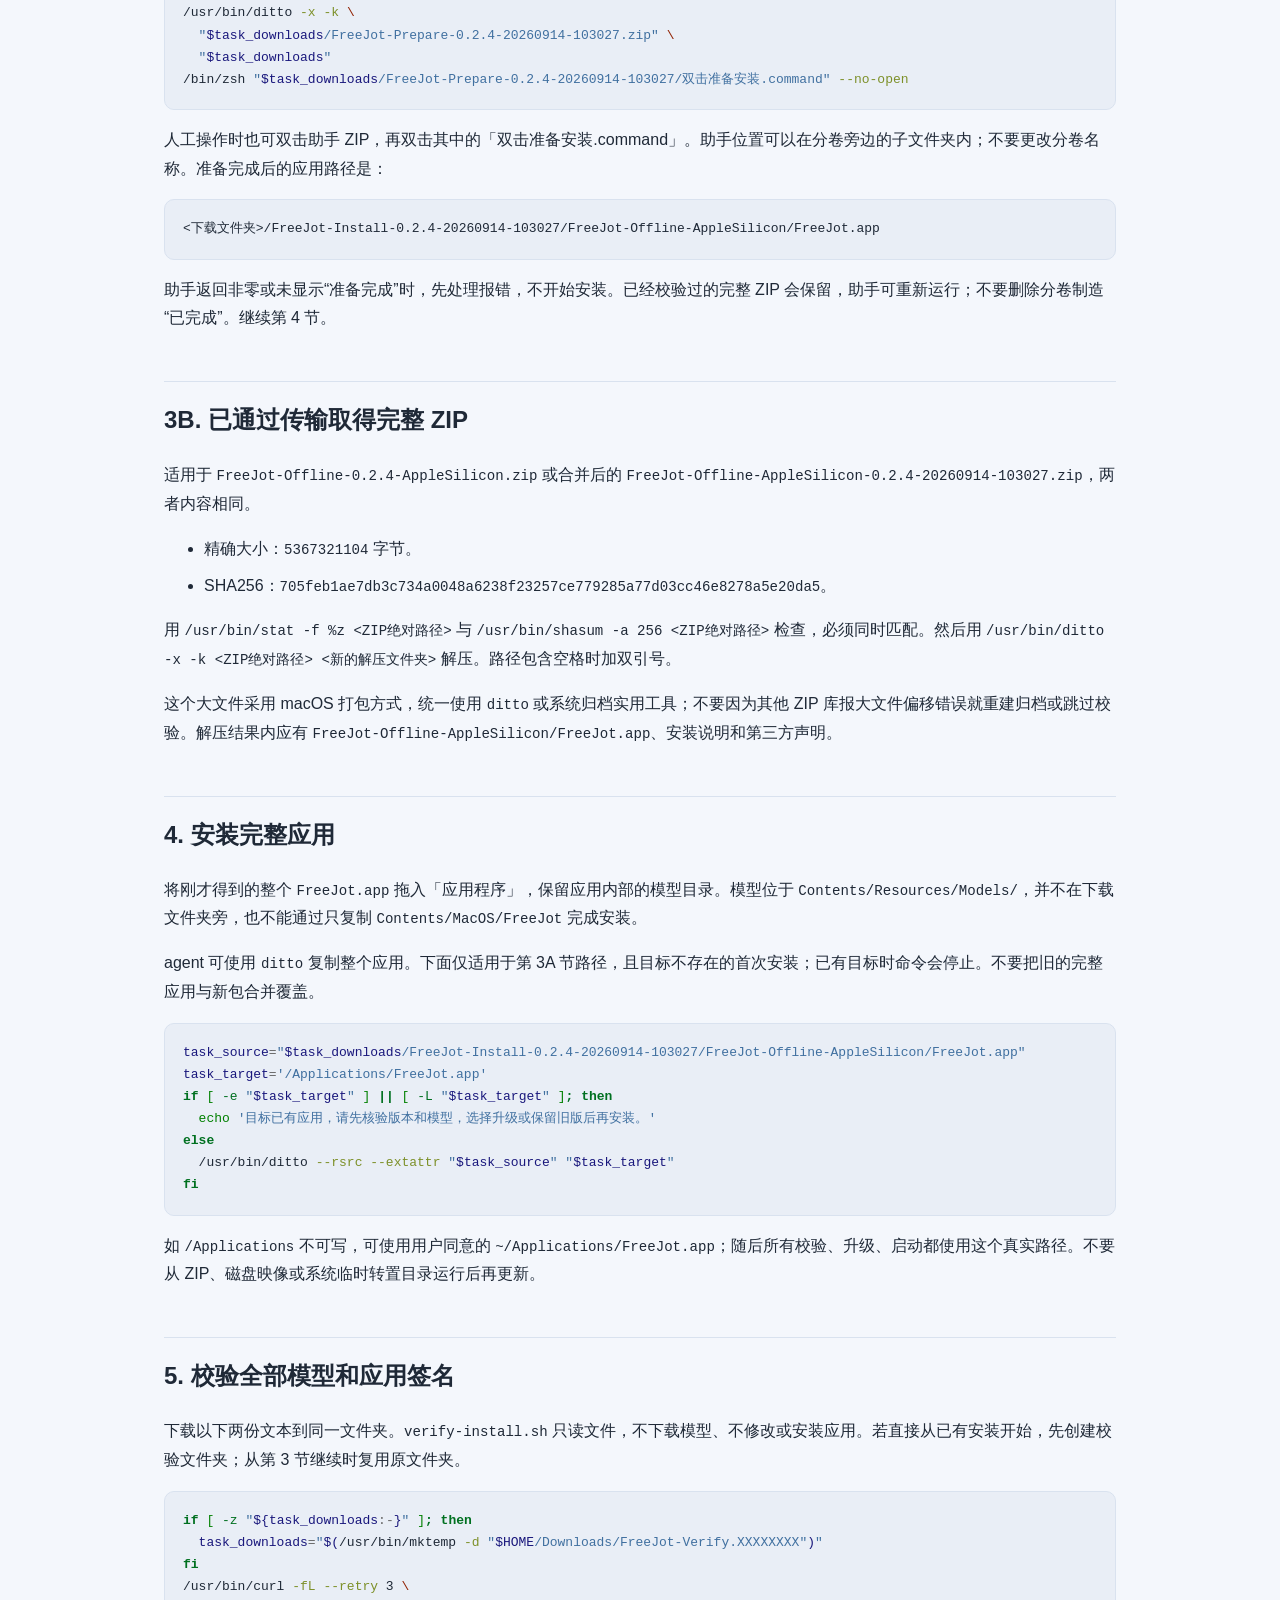
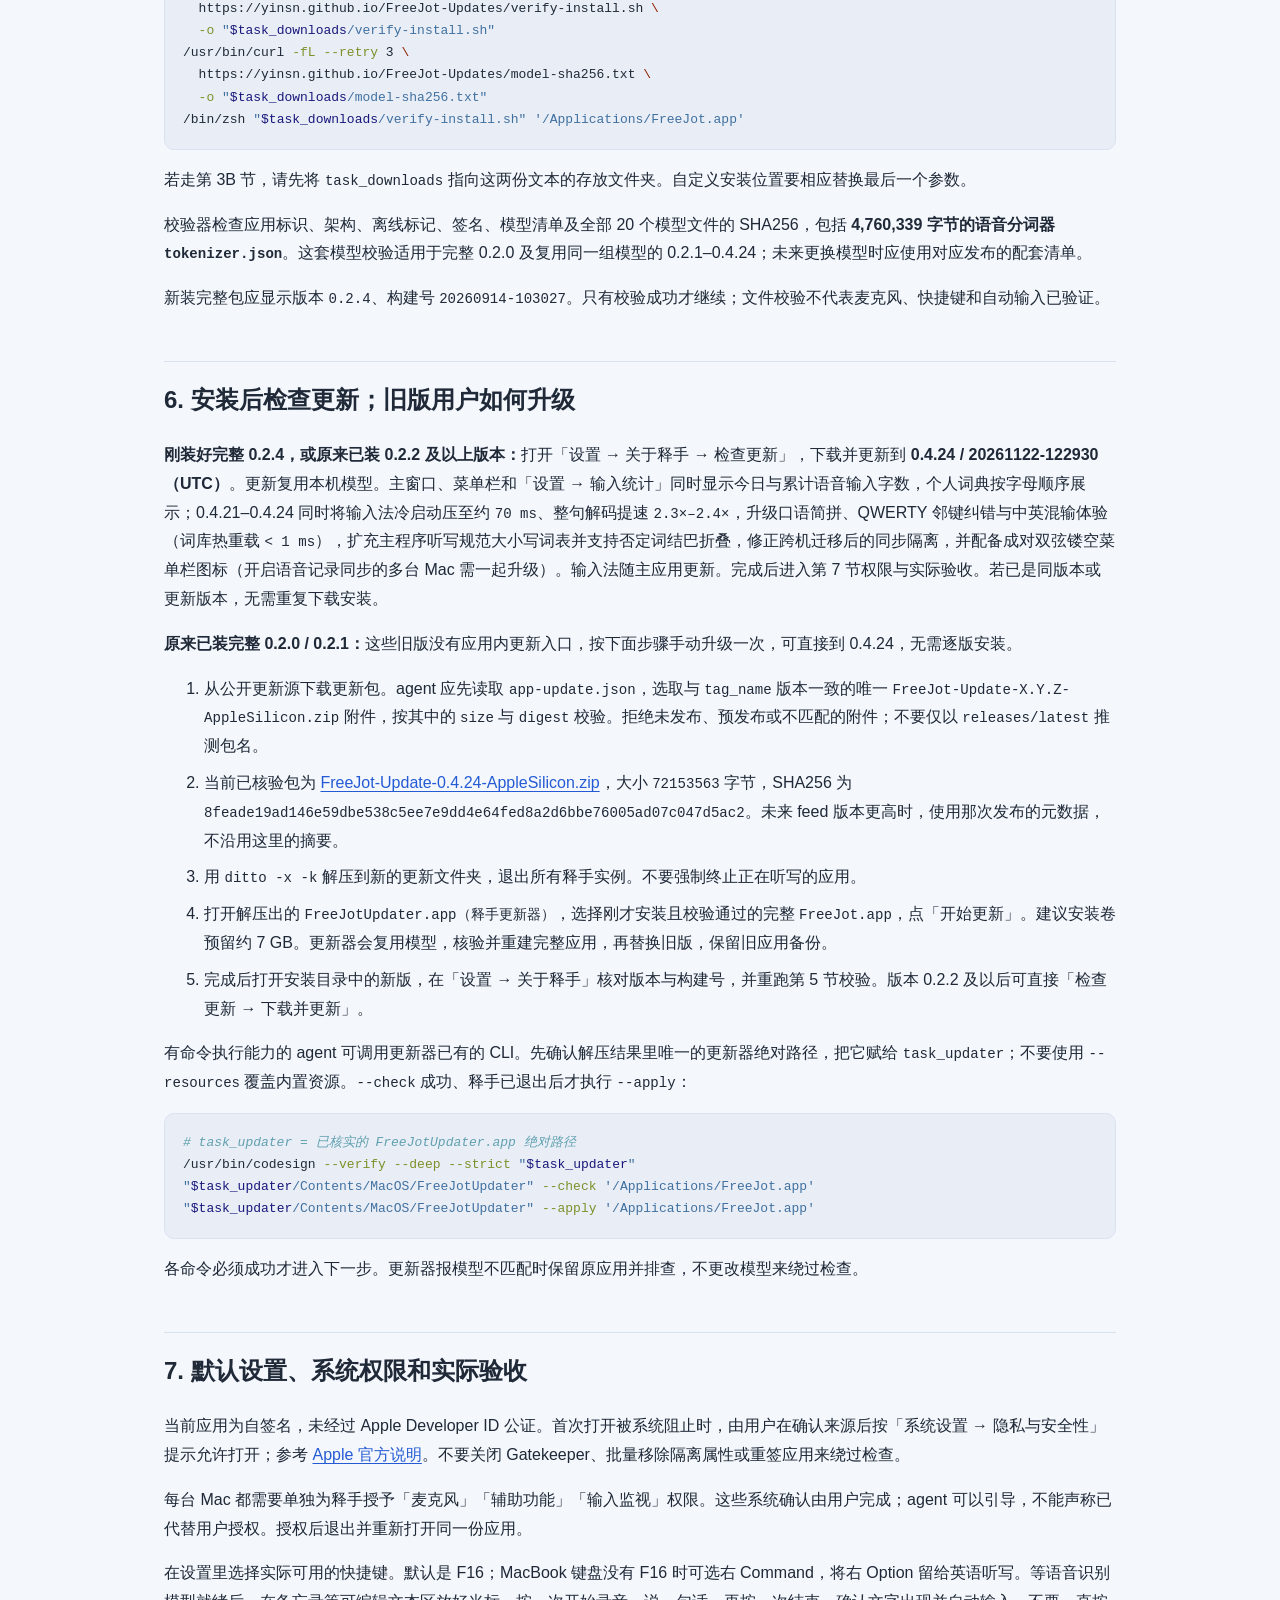
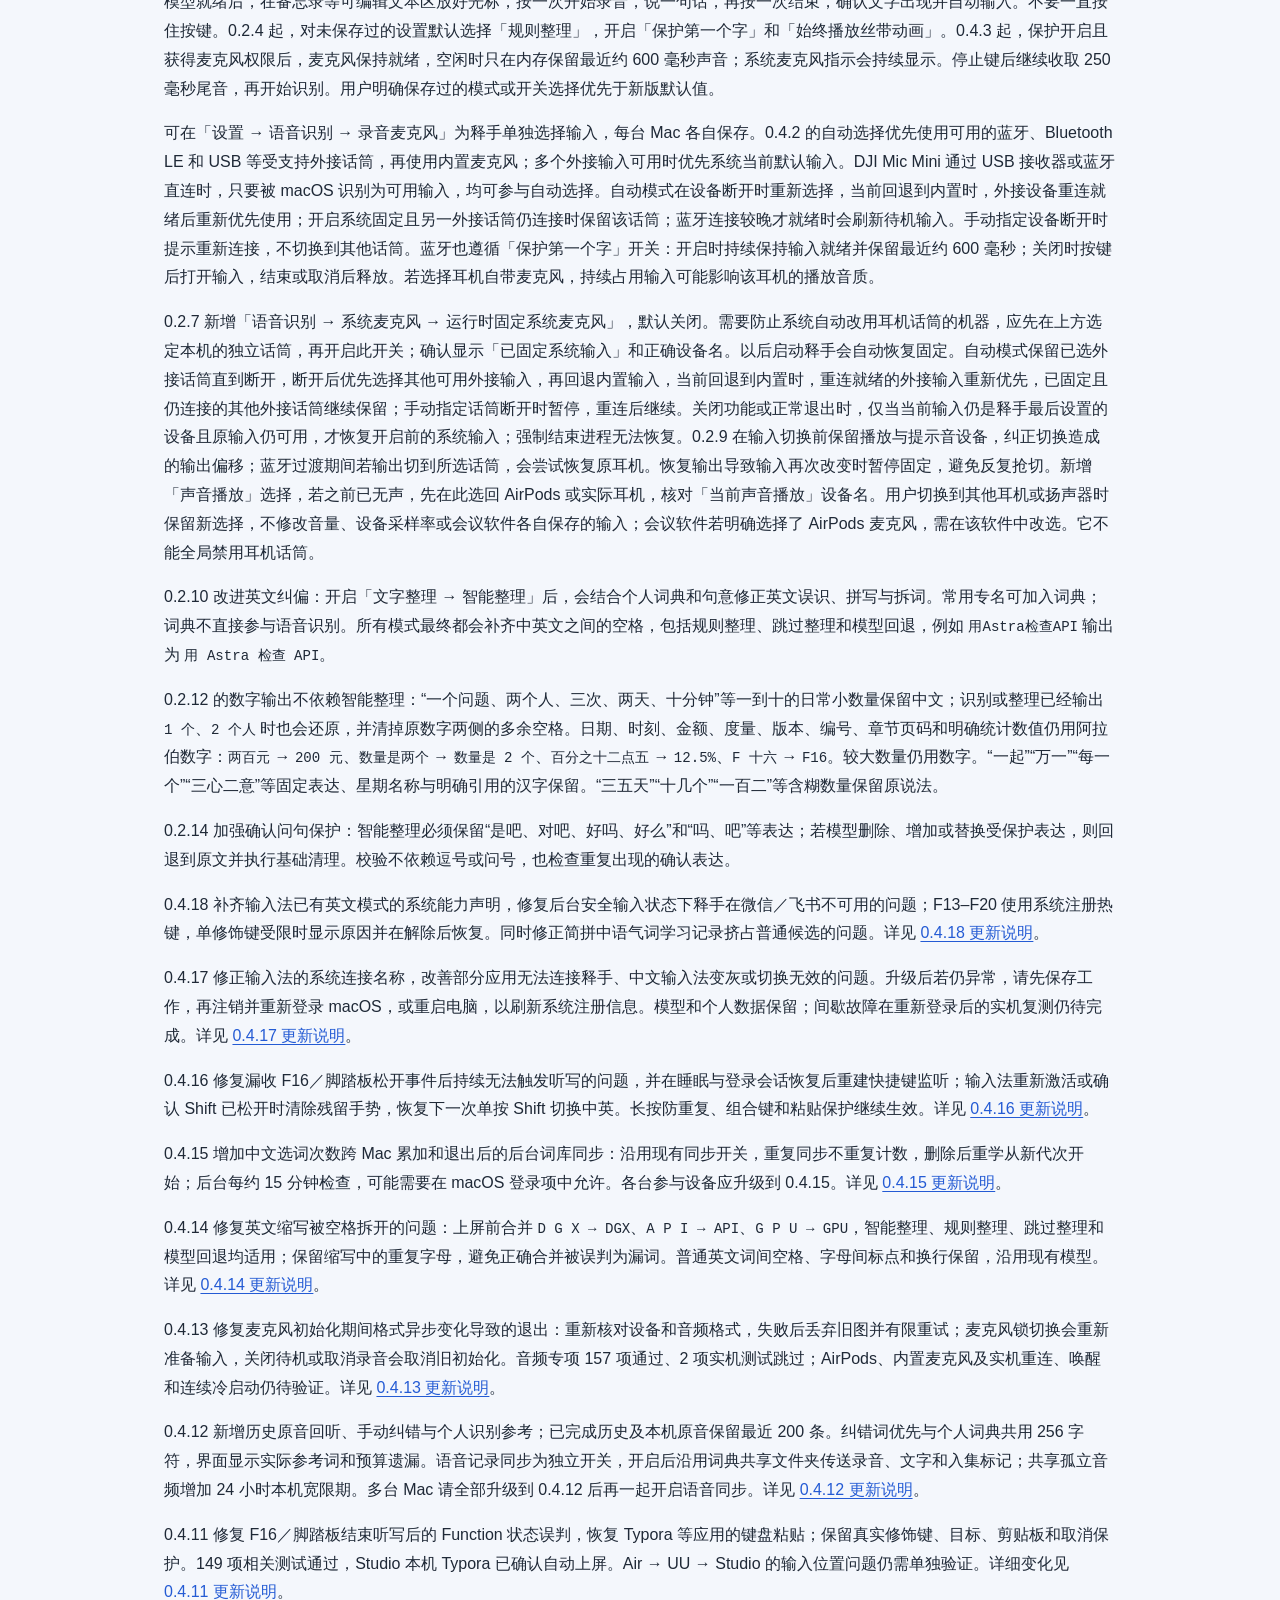
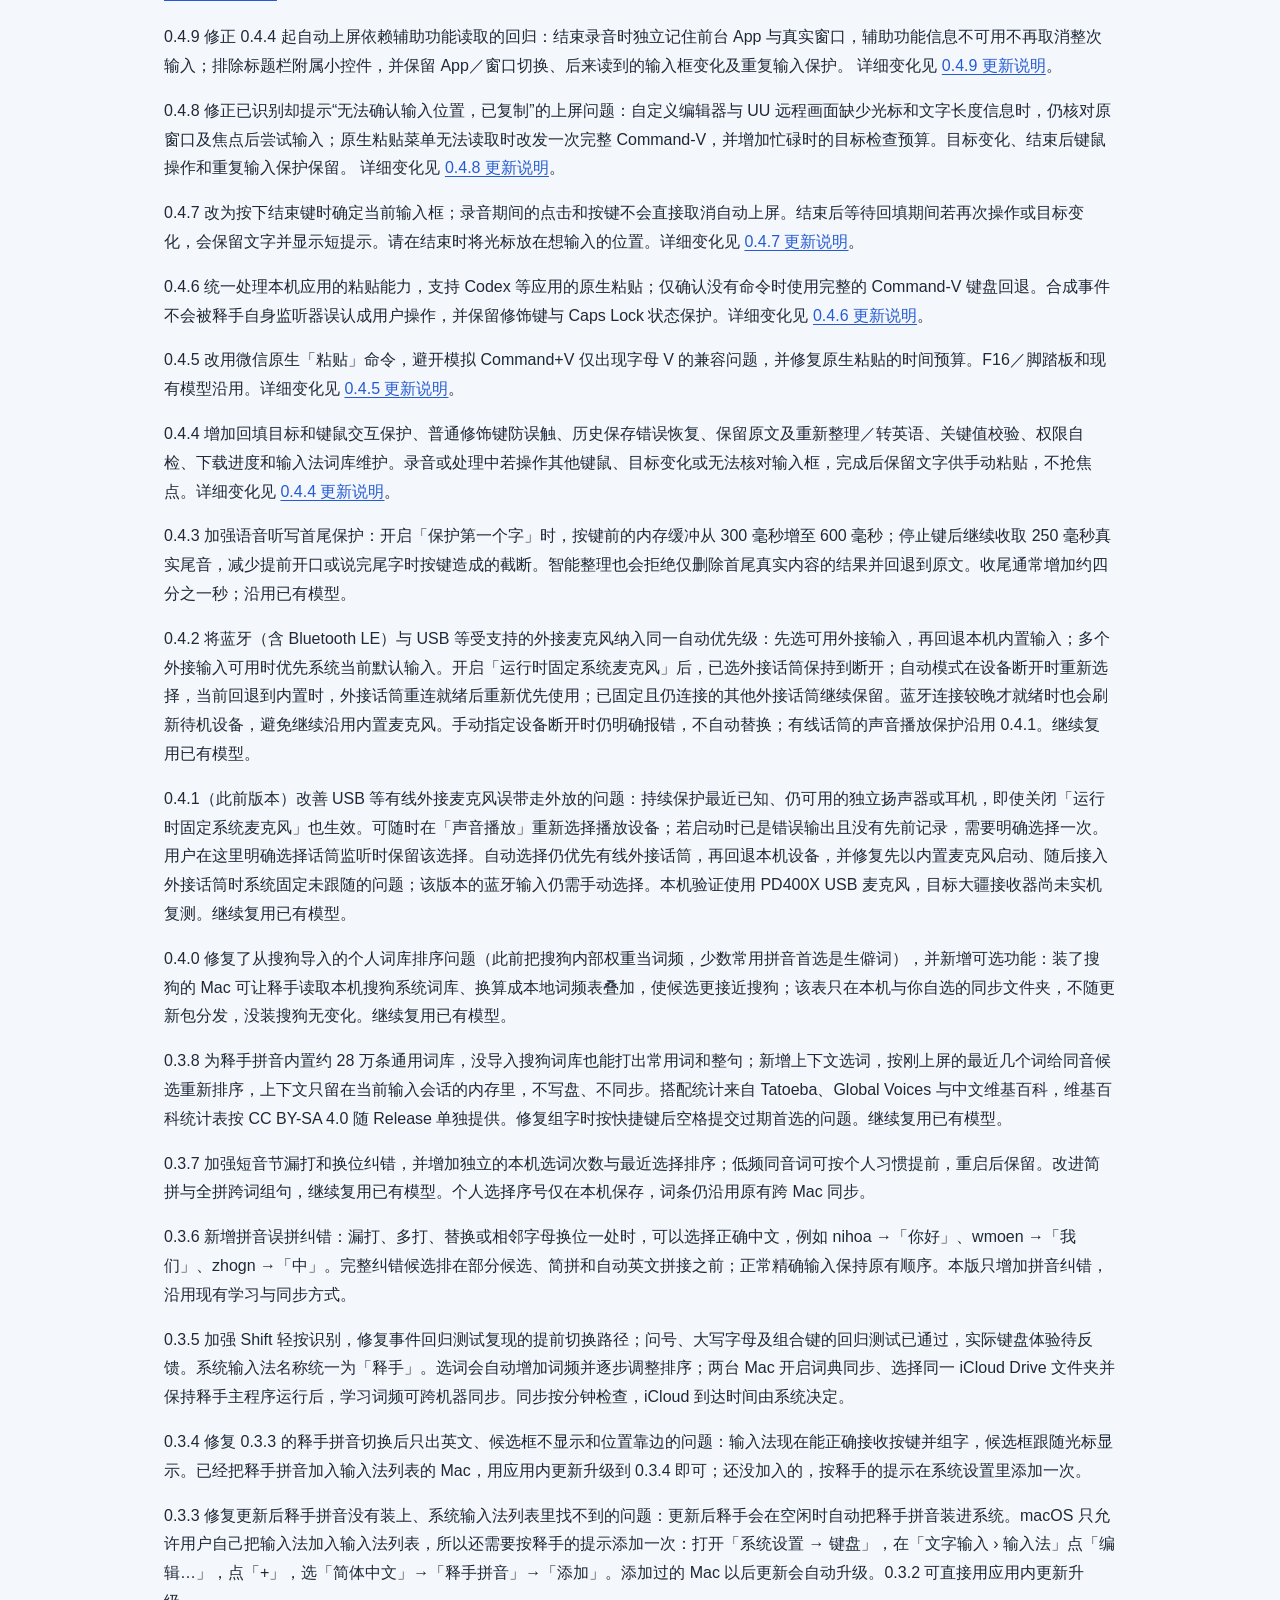
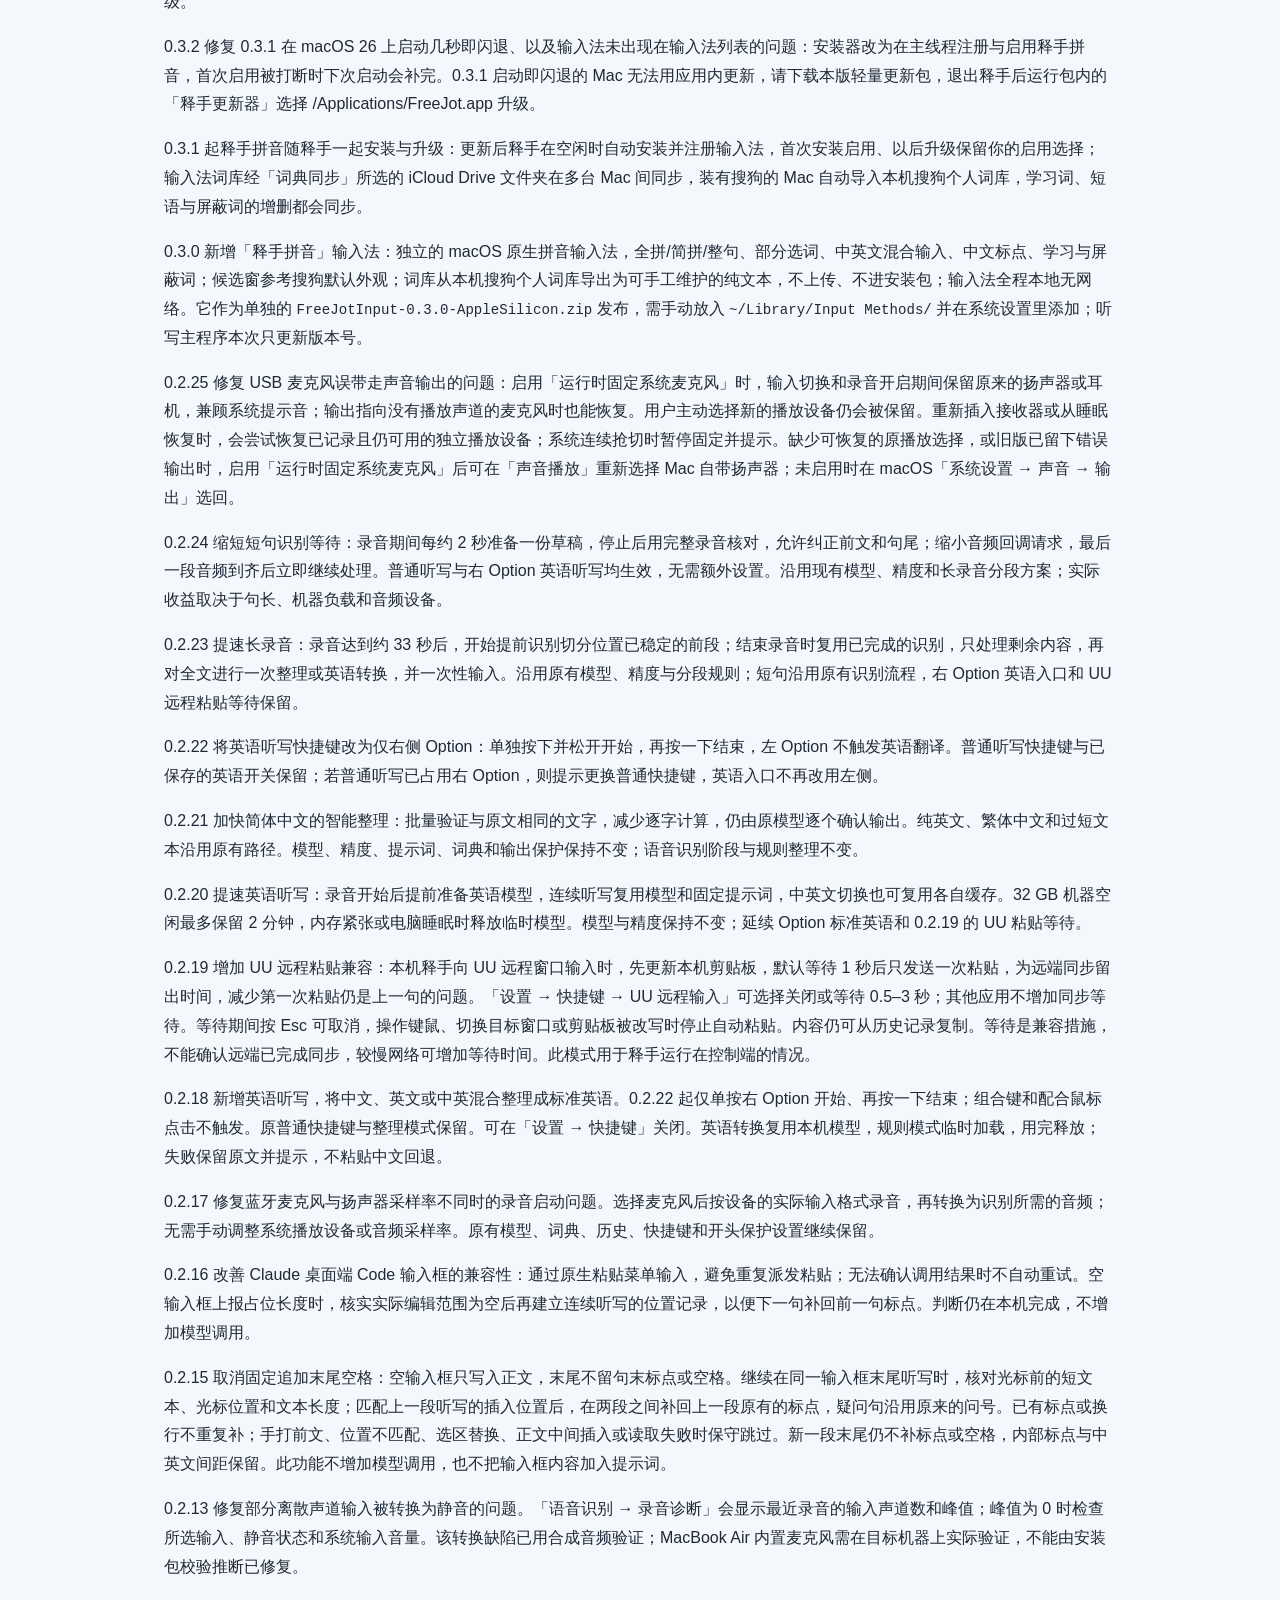
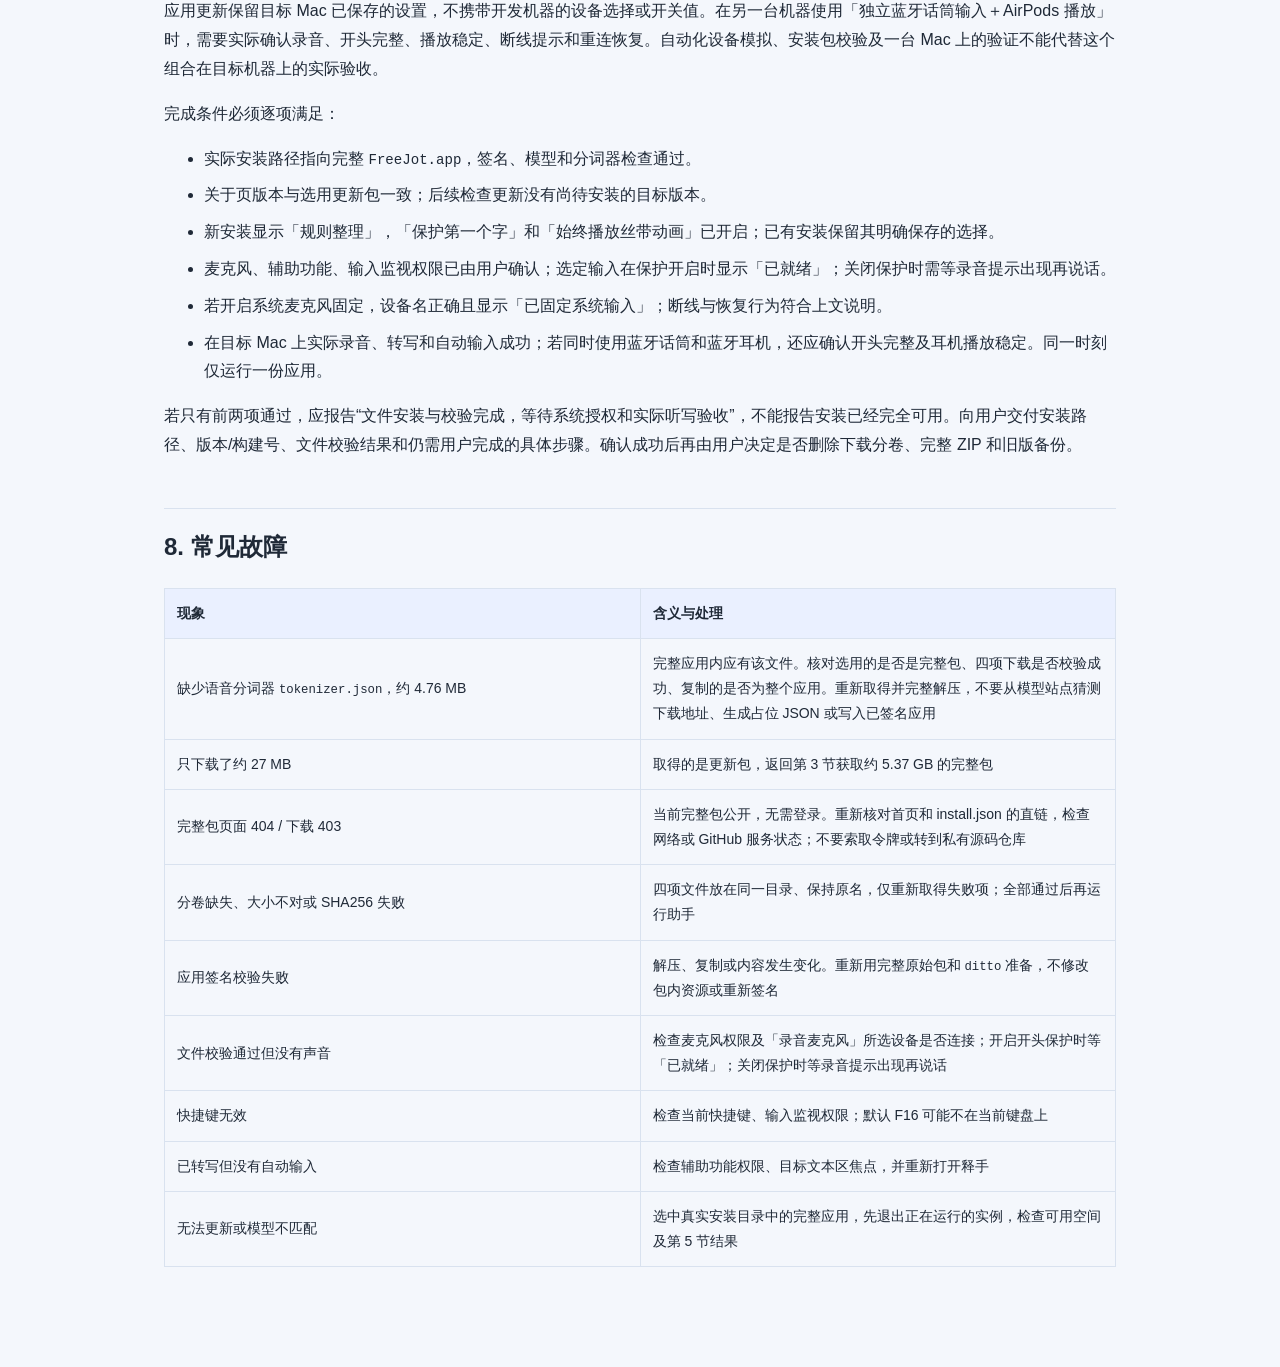
==== commit 45142b1c: "Release 0.4.24 (20261122-122930)" ====
--- a/index.html
+++ b/index.html
@@ -136,7 +136,7 @@
 <code>FreeJot-Update-*.zip</code>
 用于已有完整离线版的升级，不能单独完成首次安装。完整包已带齐 tokenizer
 和两个模型。安装后按第 6 节在应用内更新到当前版本
-<strong>0.4.23</strong>。</p>
+<strong>0.4.24</strong>。</p>
 <ul>
 <li><a href="https://yinsn.github.io/FreeJot-Updates/">Agent
 安装主页</a></li>
@@ -323,24 +323,26 @@
 个模型文件的 SHA256，包括 <strong>4,760,339 字节的语音分词器
 <code>tokenizer.json</code></strong>。这套模型校验适用于完整 0.2.0
 及复用同一组模型的
-0.2.1–0.4.23；未来更换模型时应使用对应发布的配套清单。</p>
+0.2.1–0.4.24；未来更换模型时应使用对应发布的配套清单。</p>
 <p>新装完整包应显示版本 <code>0.2.4</code>、构建号
 <code>20260914-103027</code>。只有校验成功才继续；文件校验不代表麦克风、快捷键和自动输入已验证。</p>
 <h2 id="安装后检查更新旧版用户如何升级">6.
 安装后检查更新；旧版用户如何升级</h2>
 <p><strong>刚装好完整 0.2.4，或原来已装 0.2.2
 及以上版本：</strong>打开「设置 → 关于释手 → 检查更新」，下载并更新到
-<strong>0.4.23 /
-20261122-041537（UTC）</strong>。更新复用本机模型。主窗口、菜单栏和「设置
+<strong>0.4.24 /
+20261122-122930（UTC）</strong>。更新复用本机模型。主窗口、菜单栏和「设置
 →
-输入统计」同时显示今日与累计语音输入字数，个人词典按字母顺序展示；0.4.21–0.4.23
-同时升级输入法口语简拼、QWERTY 邻键纠错与中英混输体验（词库热重载降至
-<code>&lt; 1 ms</code>），修正跨机迁移后的同步隔离、听写文本边界保护，并配备成对双弦镂空菜单栏图标（开启语音记录同步的多台
+输入统计」同时显示今日与累计语音输入字数，个人词典按字母顺序展示；0.4.21–0.4.24
+同时将输入法冷启动压至约 <code>70 ms</code>、整句解码提速
+<code>2.3×–2.4×</code>，升级口语简拼、QWERTY
+邻键纠错与中英混输体验（词库热重载
+<code>&lt; 1 ms</code>），扩充主程序听写规范大小写词表并支持否定词结巴折叠，修正跨机迁移后的同步隔离，并配备成对双弦镂空菜单栏图标（开启语音记录同步的多台
 Mac 需一起升级）。输入法随主应用更新。完成后进入第 7
 节权限与实际验收。若已是同版本或更新版本，无需重复下载安装。</p>
 <p><strong>原来已装完整 0.2.0 /
 0.2.1：</strong>这些旧版没有应用内更新入口，按下面步骤手动升级一次，可直接到
-0.4.23，无需逐版安装。</p>
+0.4.24，无需逐版安装。</p>
 <ol type="1">
 <li>从公开更新源下载更新包。agent 应先读取
 <code>app-update.json</code>，选取与 <code>tag_name</code>
@@ -349,9 +351,9 @@
 校验。拒绝未发布、预发布或不匹配的附件；不要仅以
 <code>releases/latest</code> 推测包名。</li>
 <li>当前已核验包为 <a
-href="https://github.com/yinsn/FreeJot-Updates/releases/download/v0.4.23/FreeJot-Update-0.4.23-AppleSilicon.zip">FreeJot-Update-0.4.23-AppleSilicon.zip</a>，大小
-<code>72111788</code> 字节，SHA256 为
-<code>fef6d9972dd3eb48afa3f26ddf6393b08f542727444d4ed74bdf35eb0cfa048b</code>。未来
+href="https://github.com/yinsn/FreeJot-Updates/releases/download/v0.4.24/FreeJot-Update-0.4.24-AppleSilicon.zip">FreeJot-Update-0.4.24-AppleSilicon.zip</a>，大小
+<code>72153563</code> 字节，SHA256 为
+<code>8feade19ad146e59dbe538c5ee7e9dd4e64fed8a2d6bbe76005ad07c047d5ac2</code>。未来
 feed 版本更高时，使用那次发布的元数据，不沿用这里的摘要。</li>
 <li>用 <code>ditto -x -k</code>
 解压到新的更新文件夹，退出所有释手实例。不要强制终止正在听写的应用。</li>
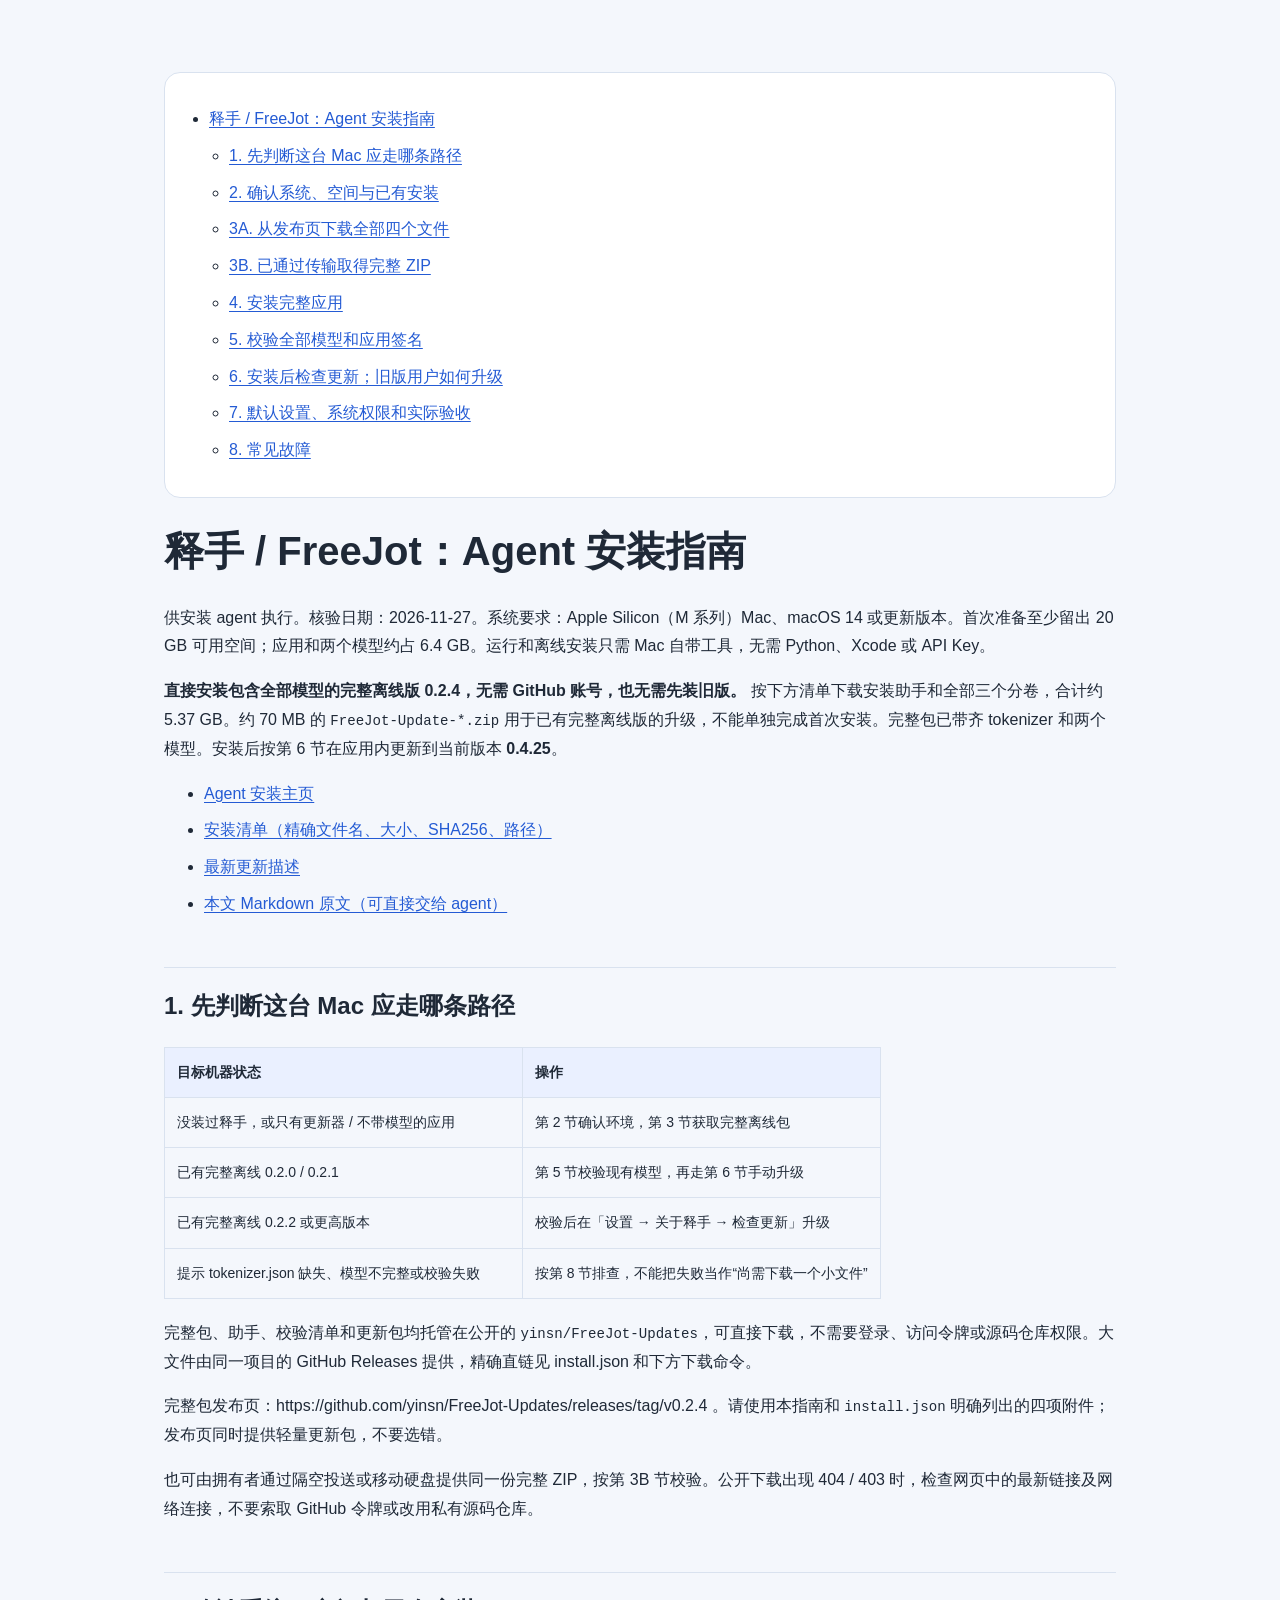
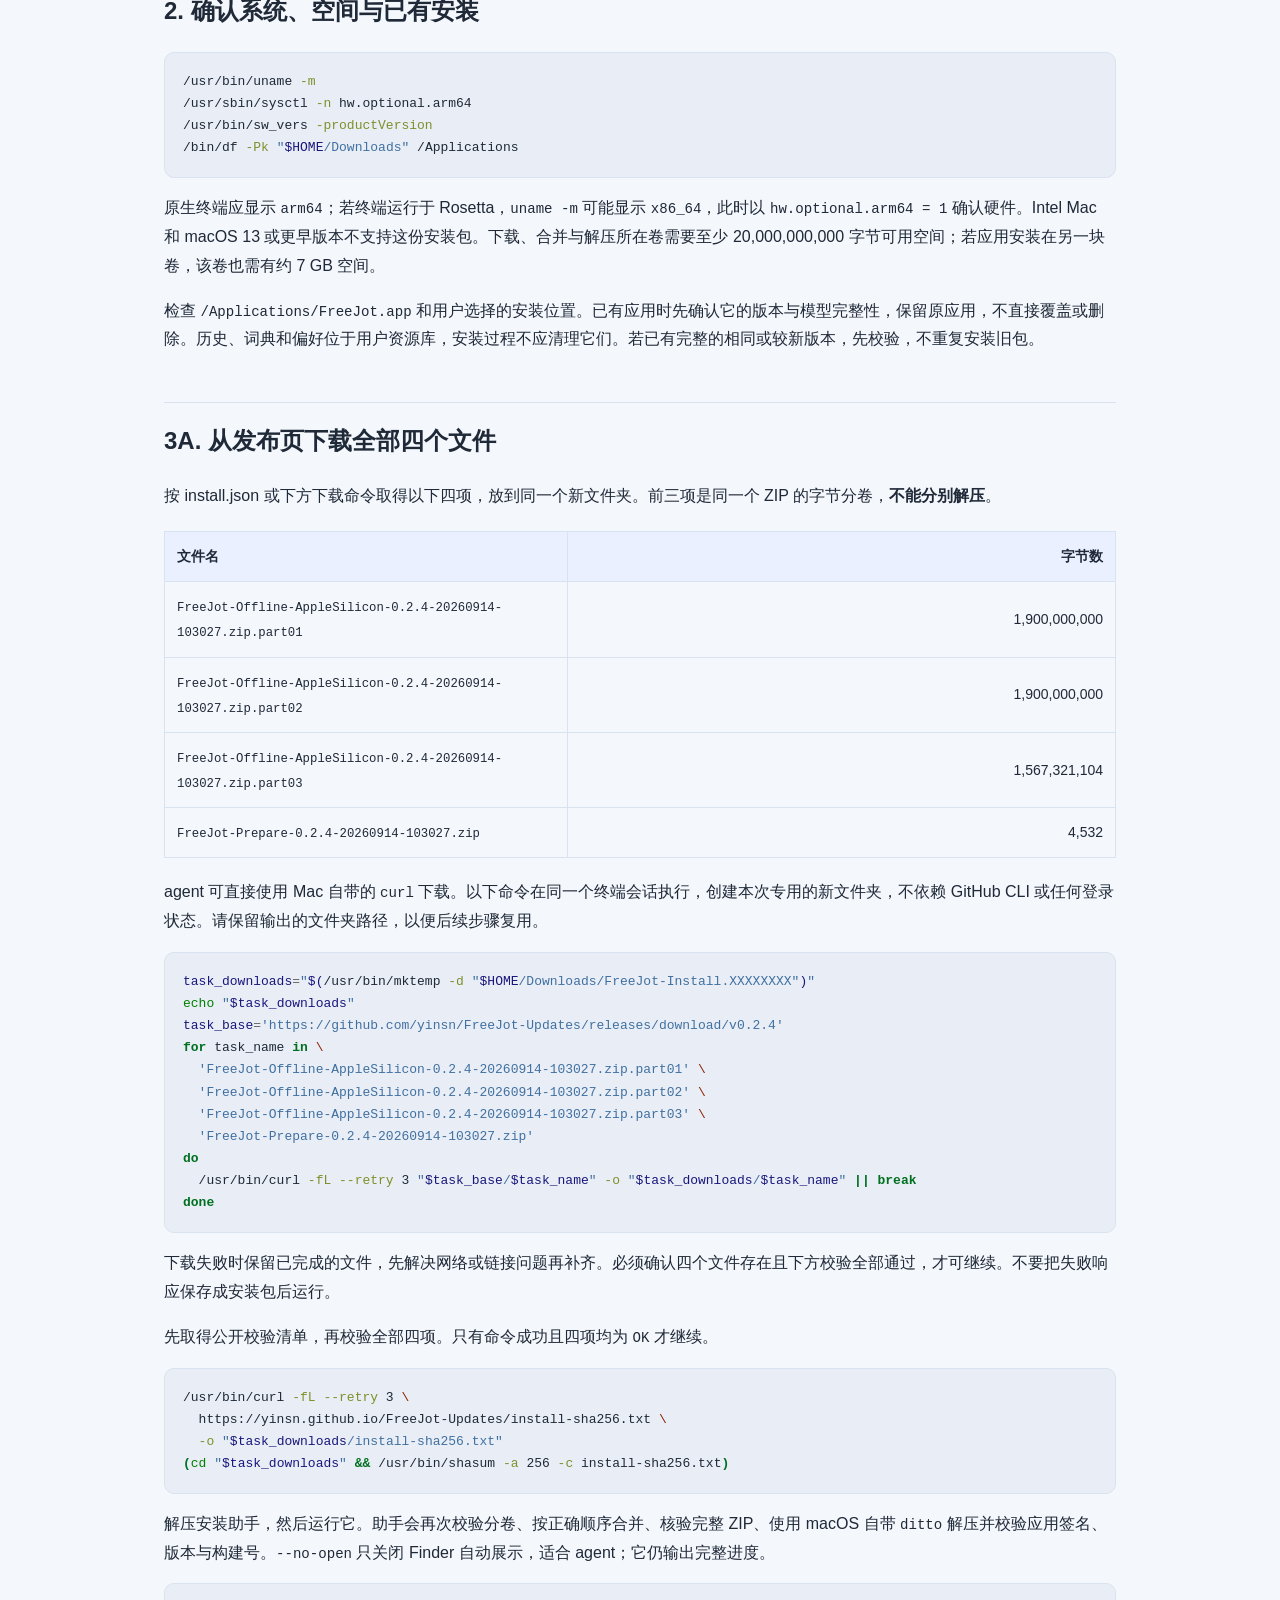
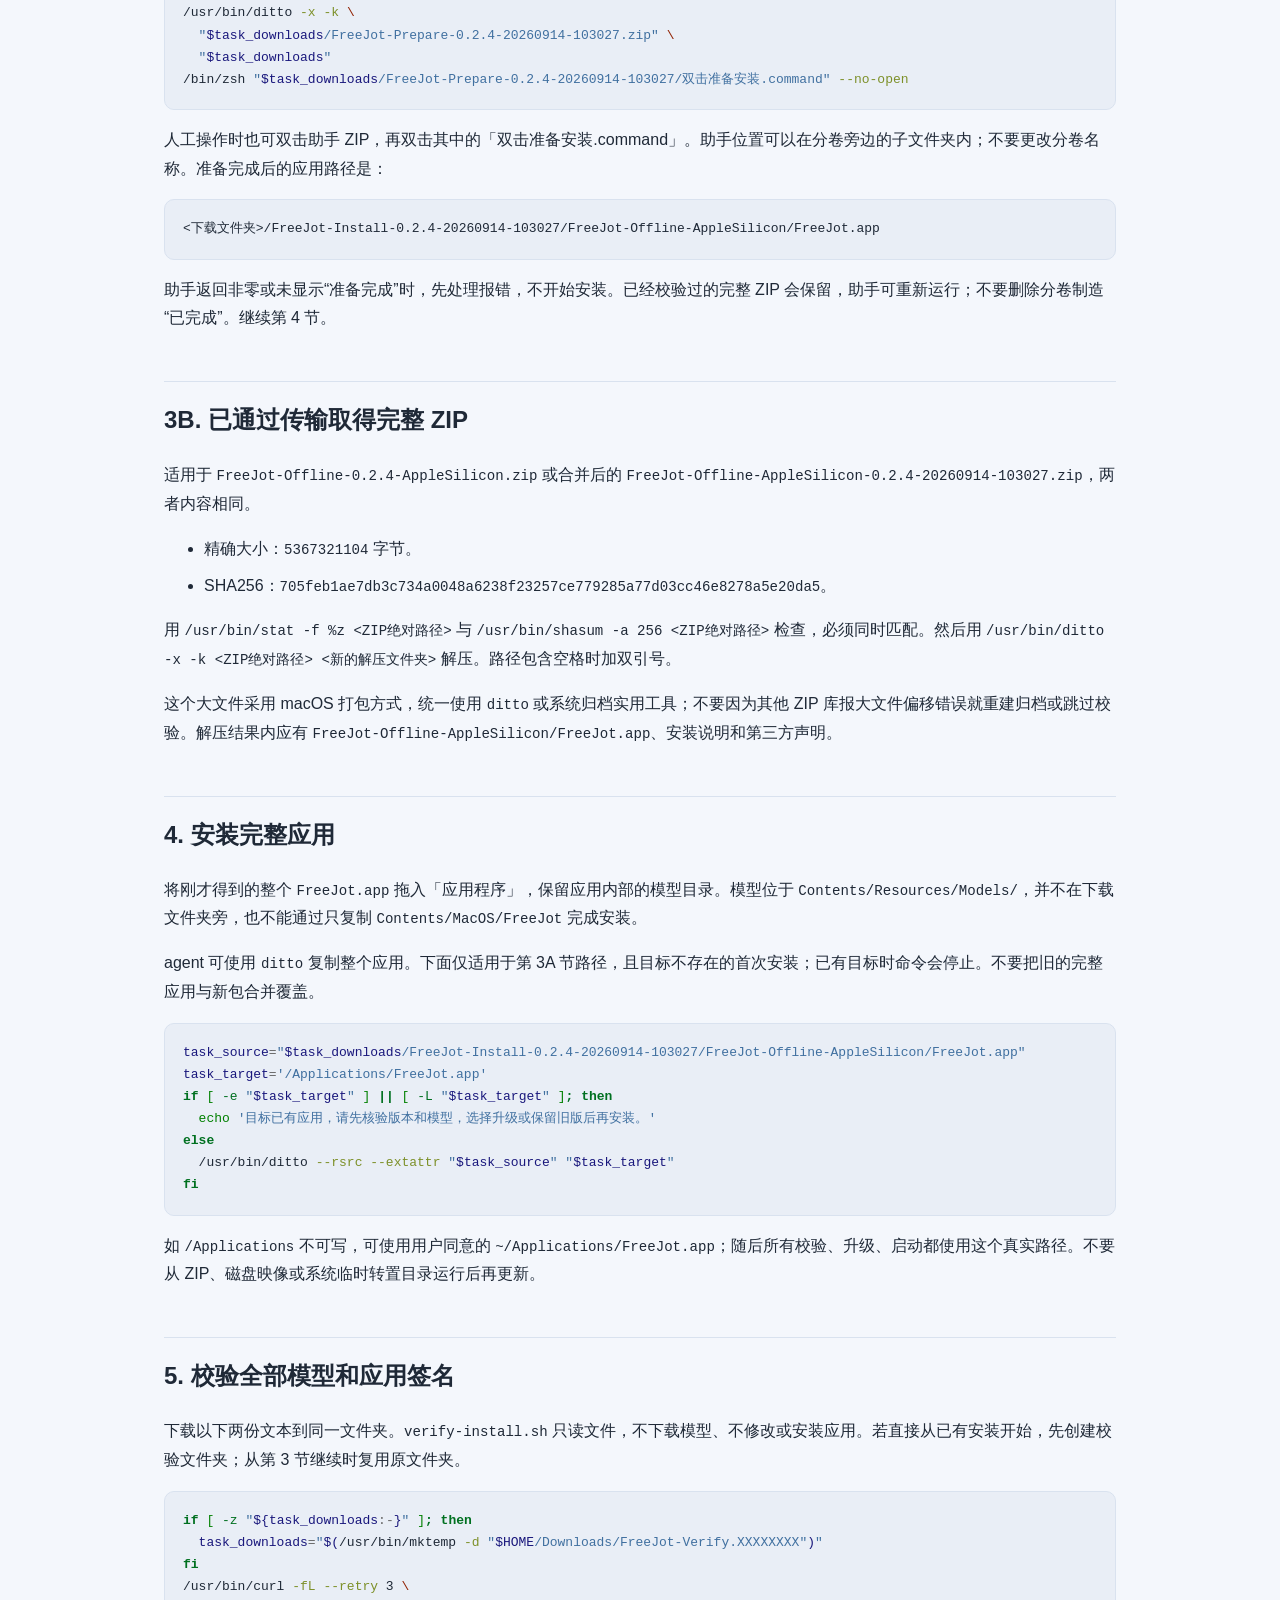
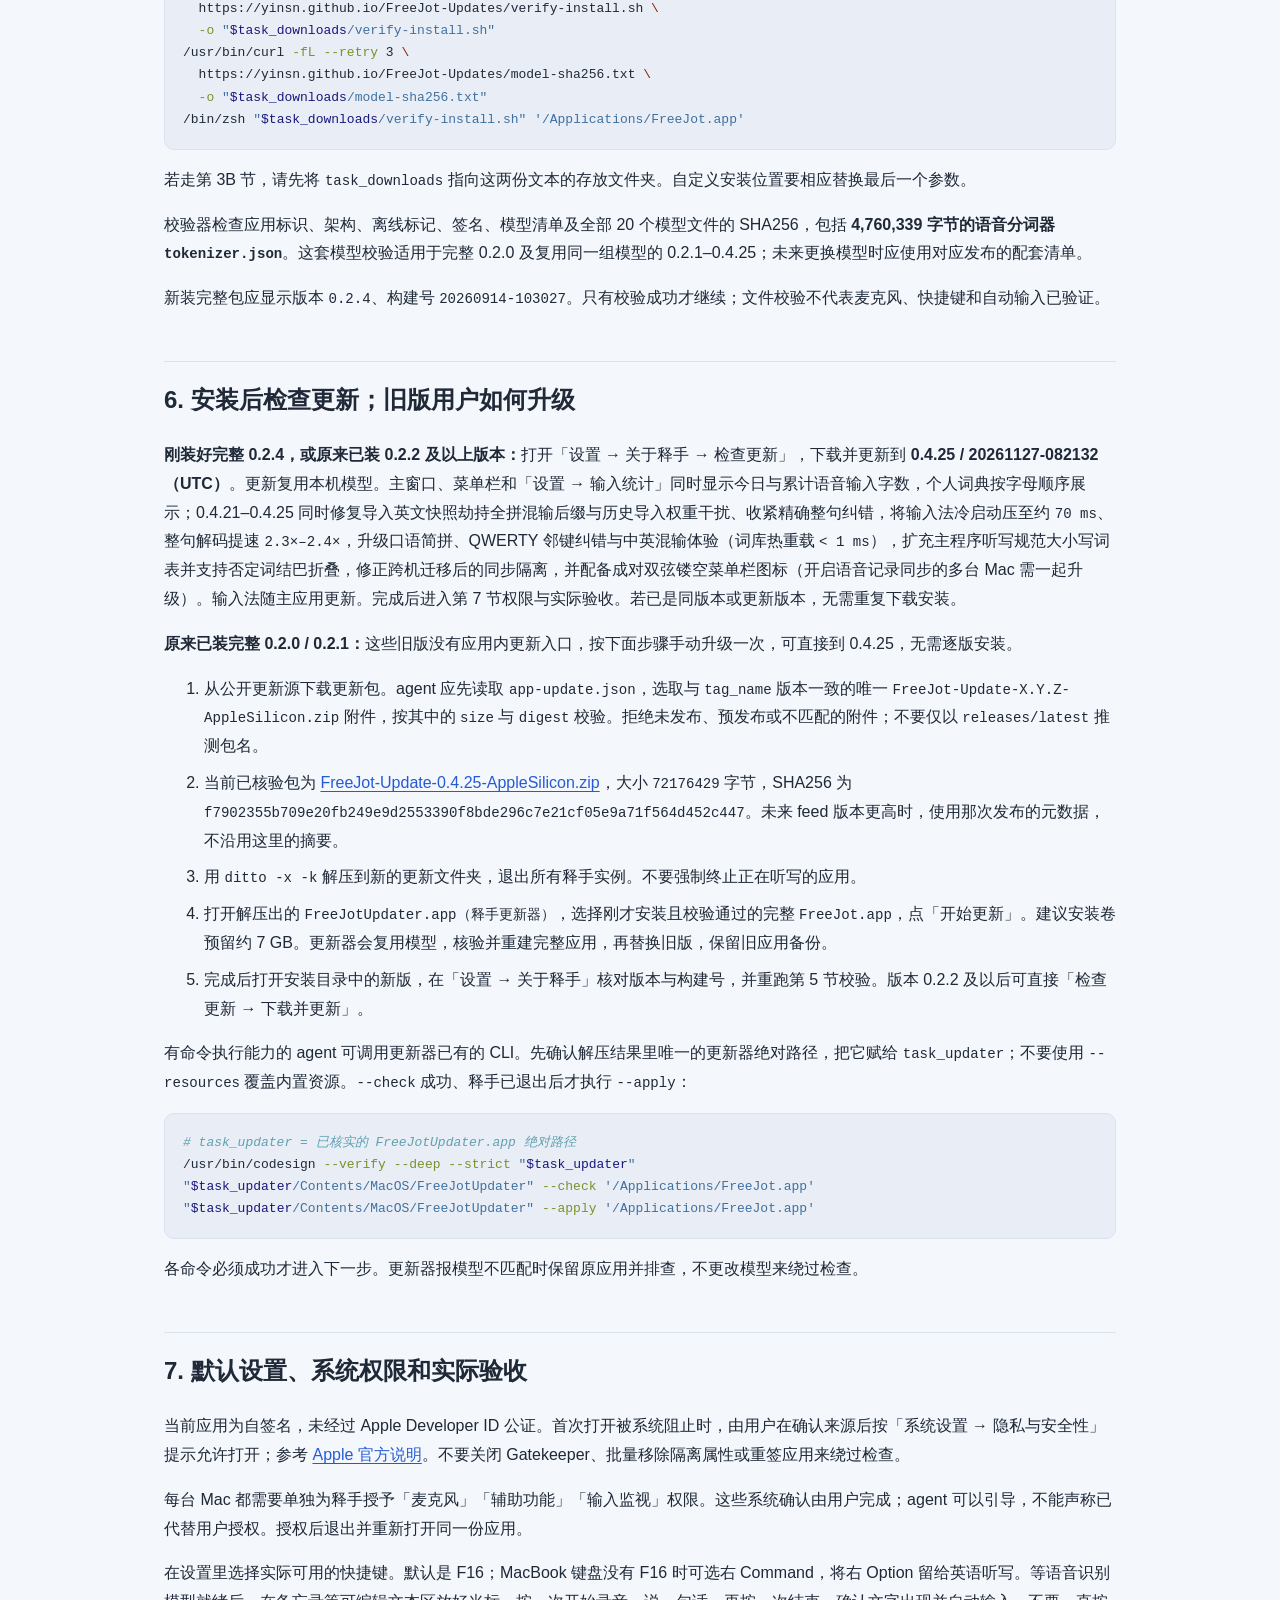
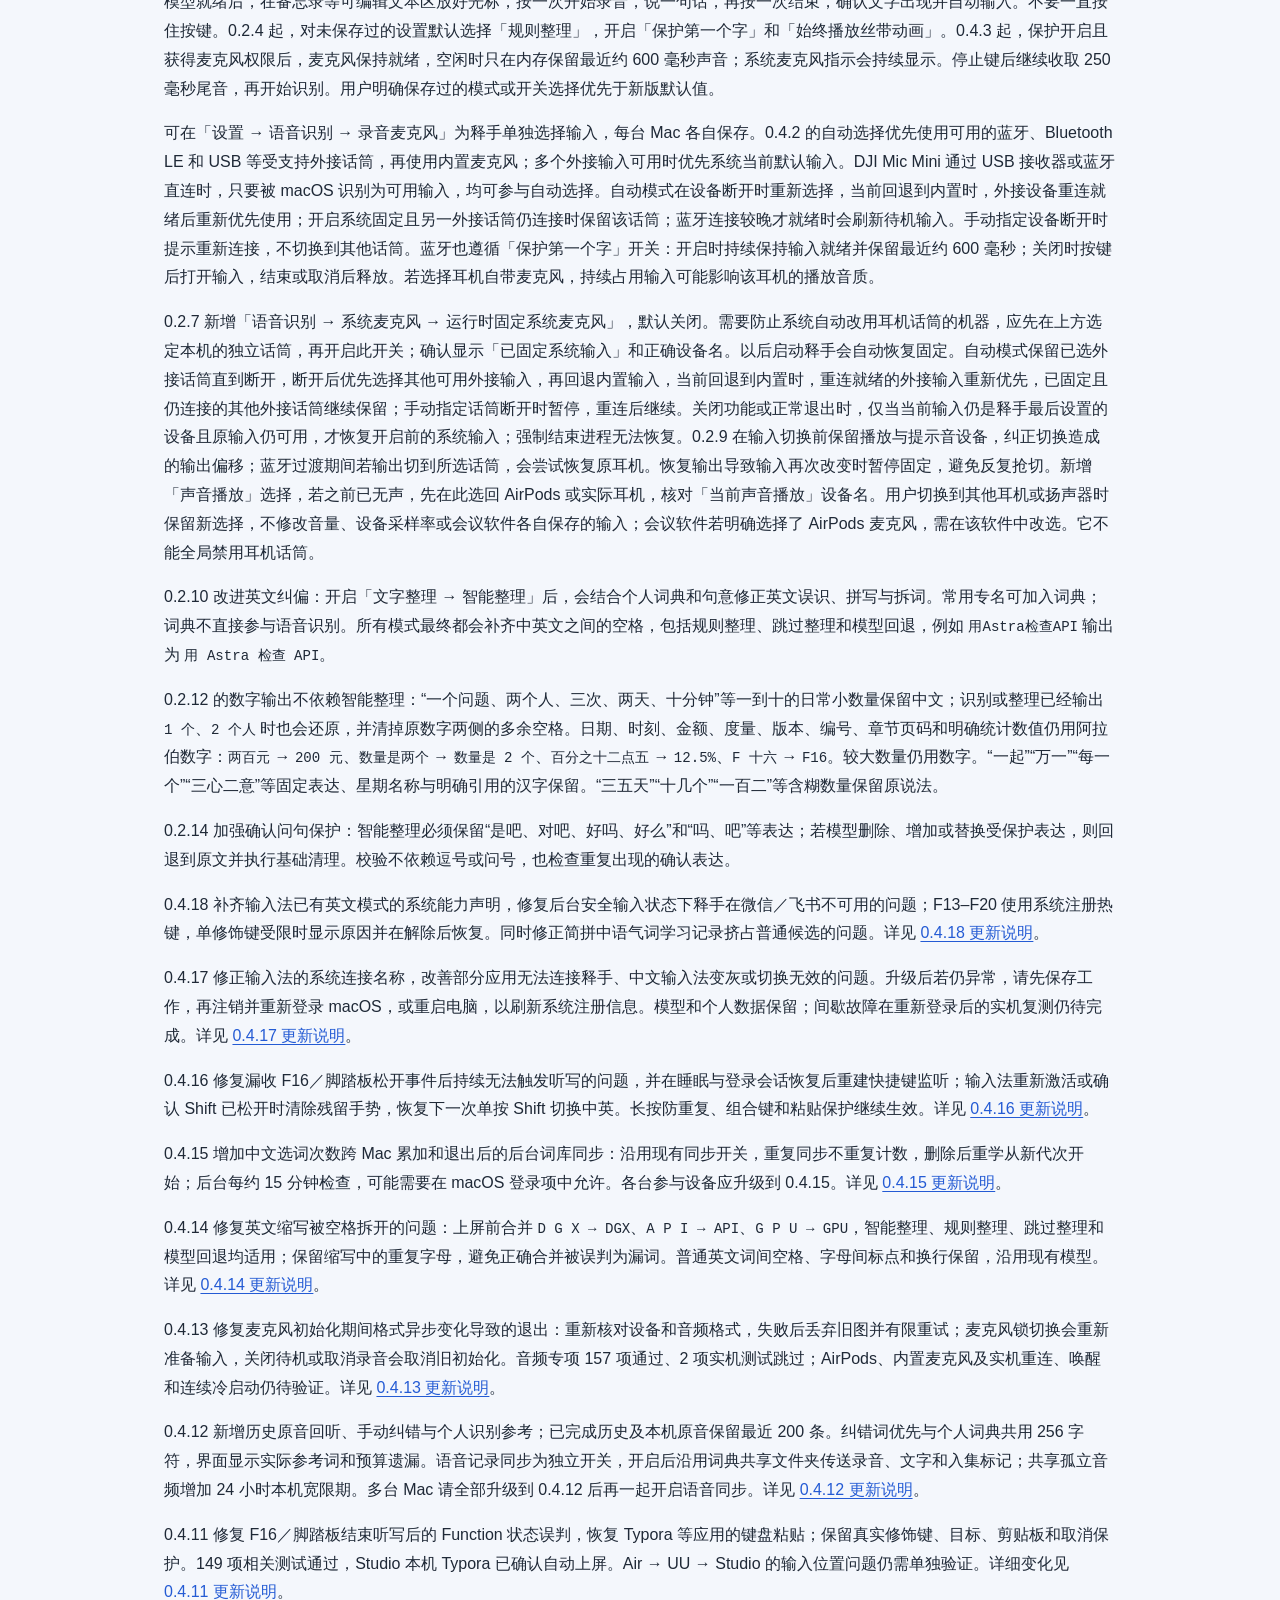
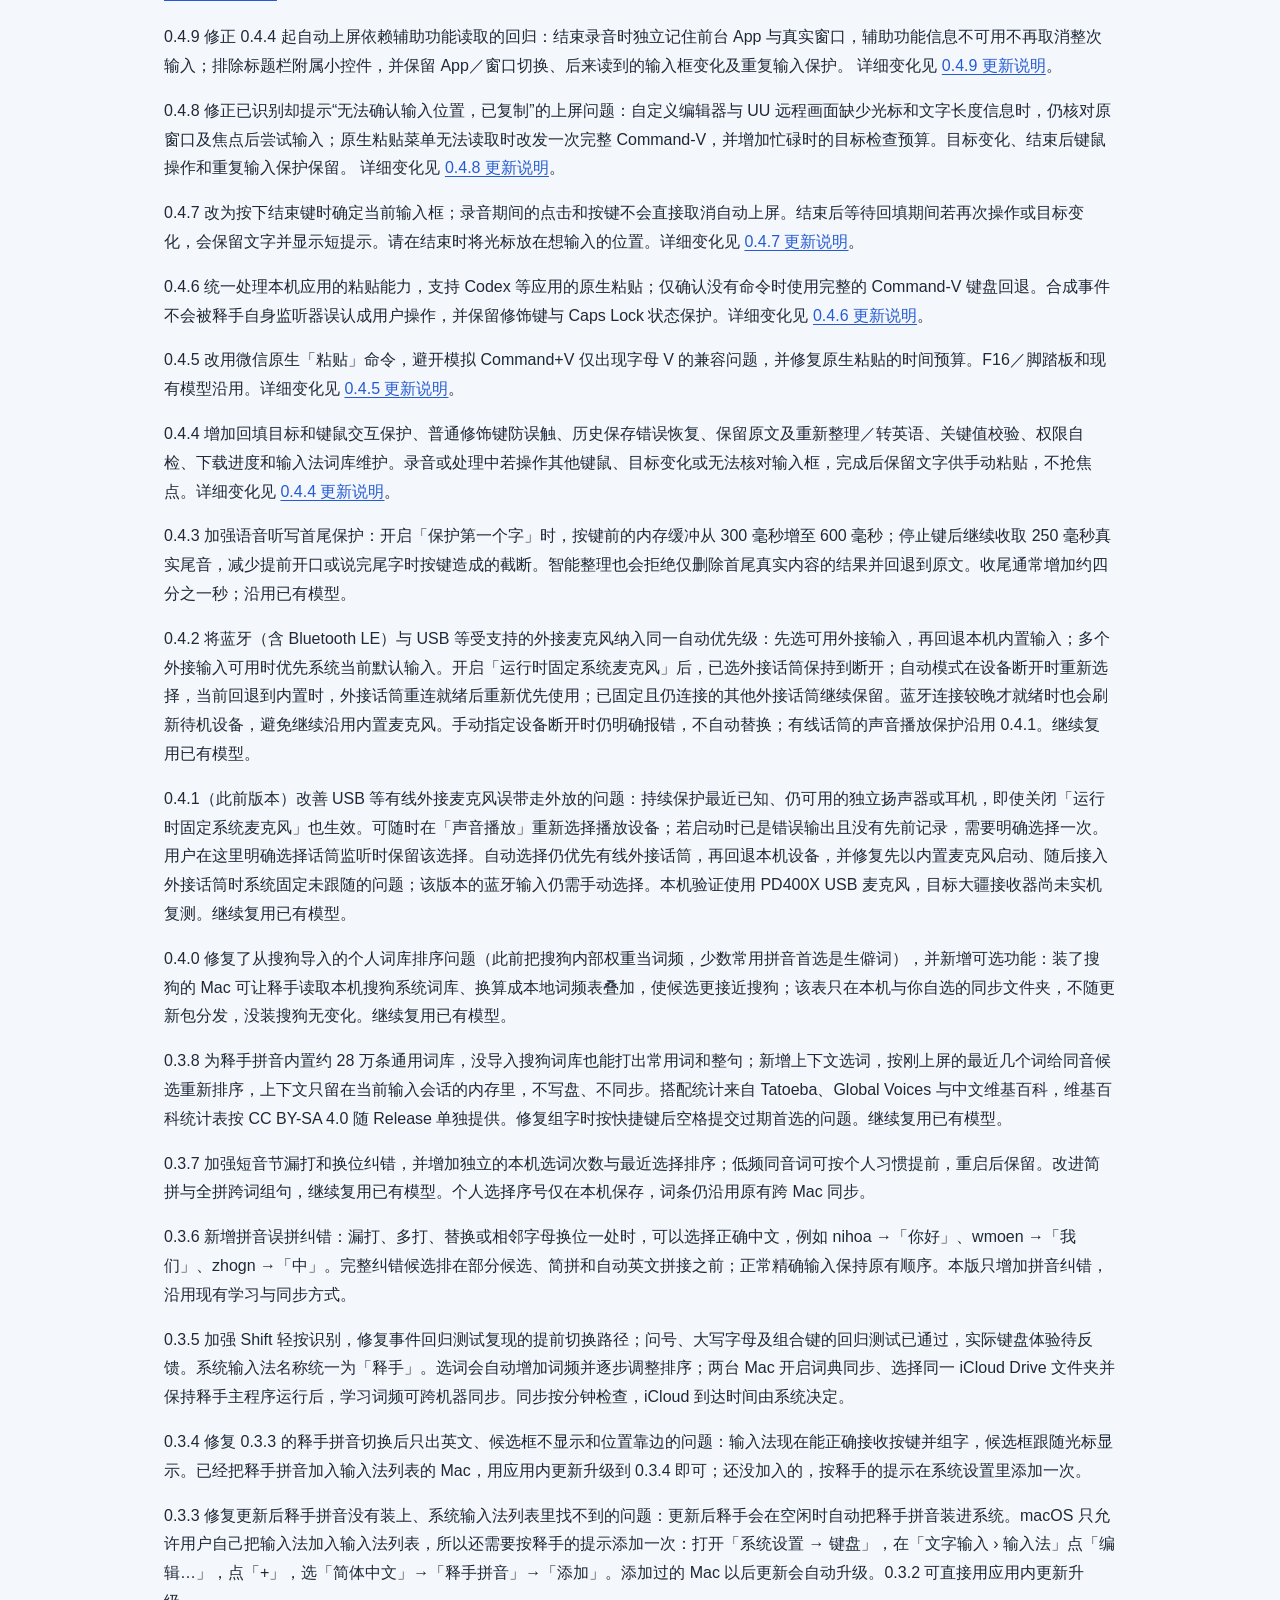
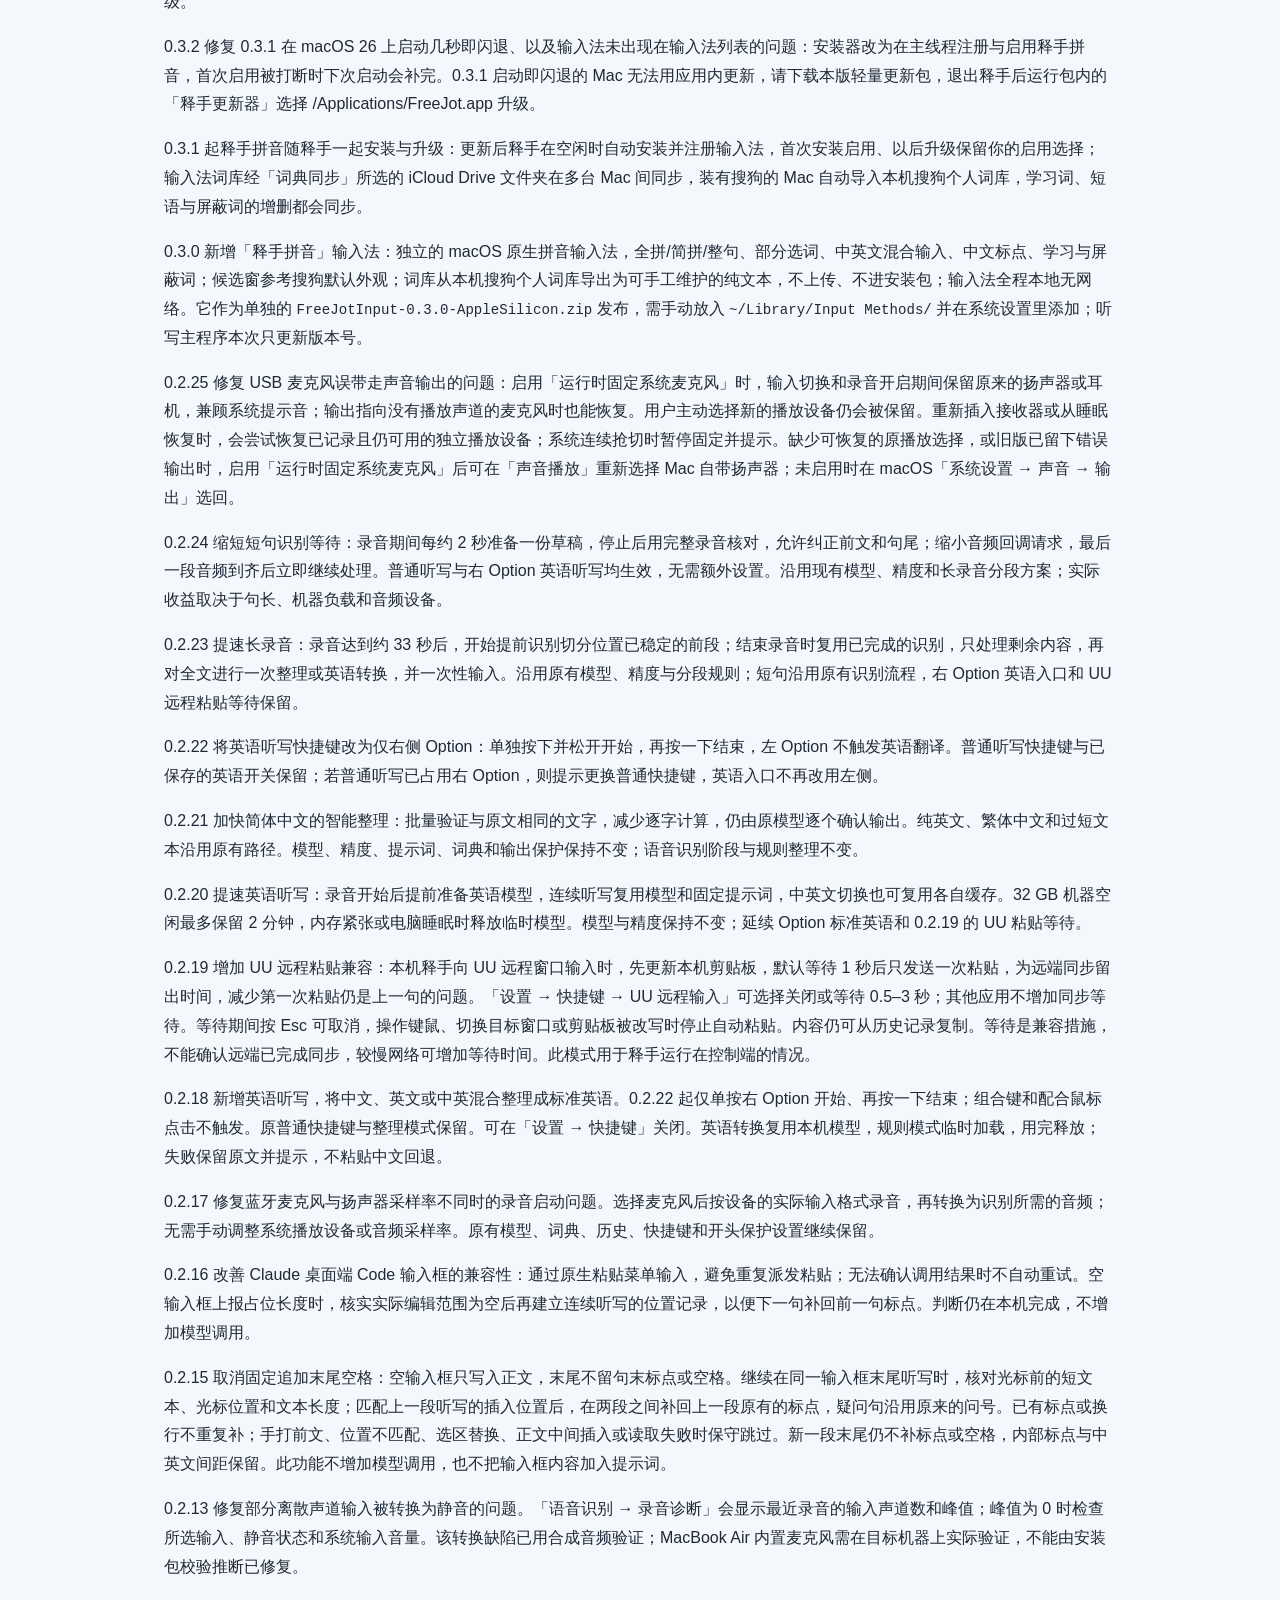
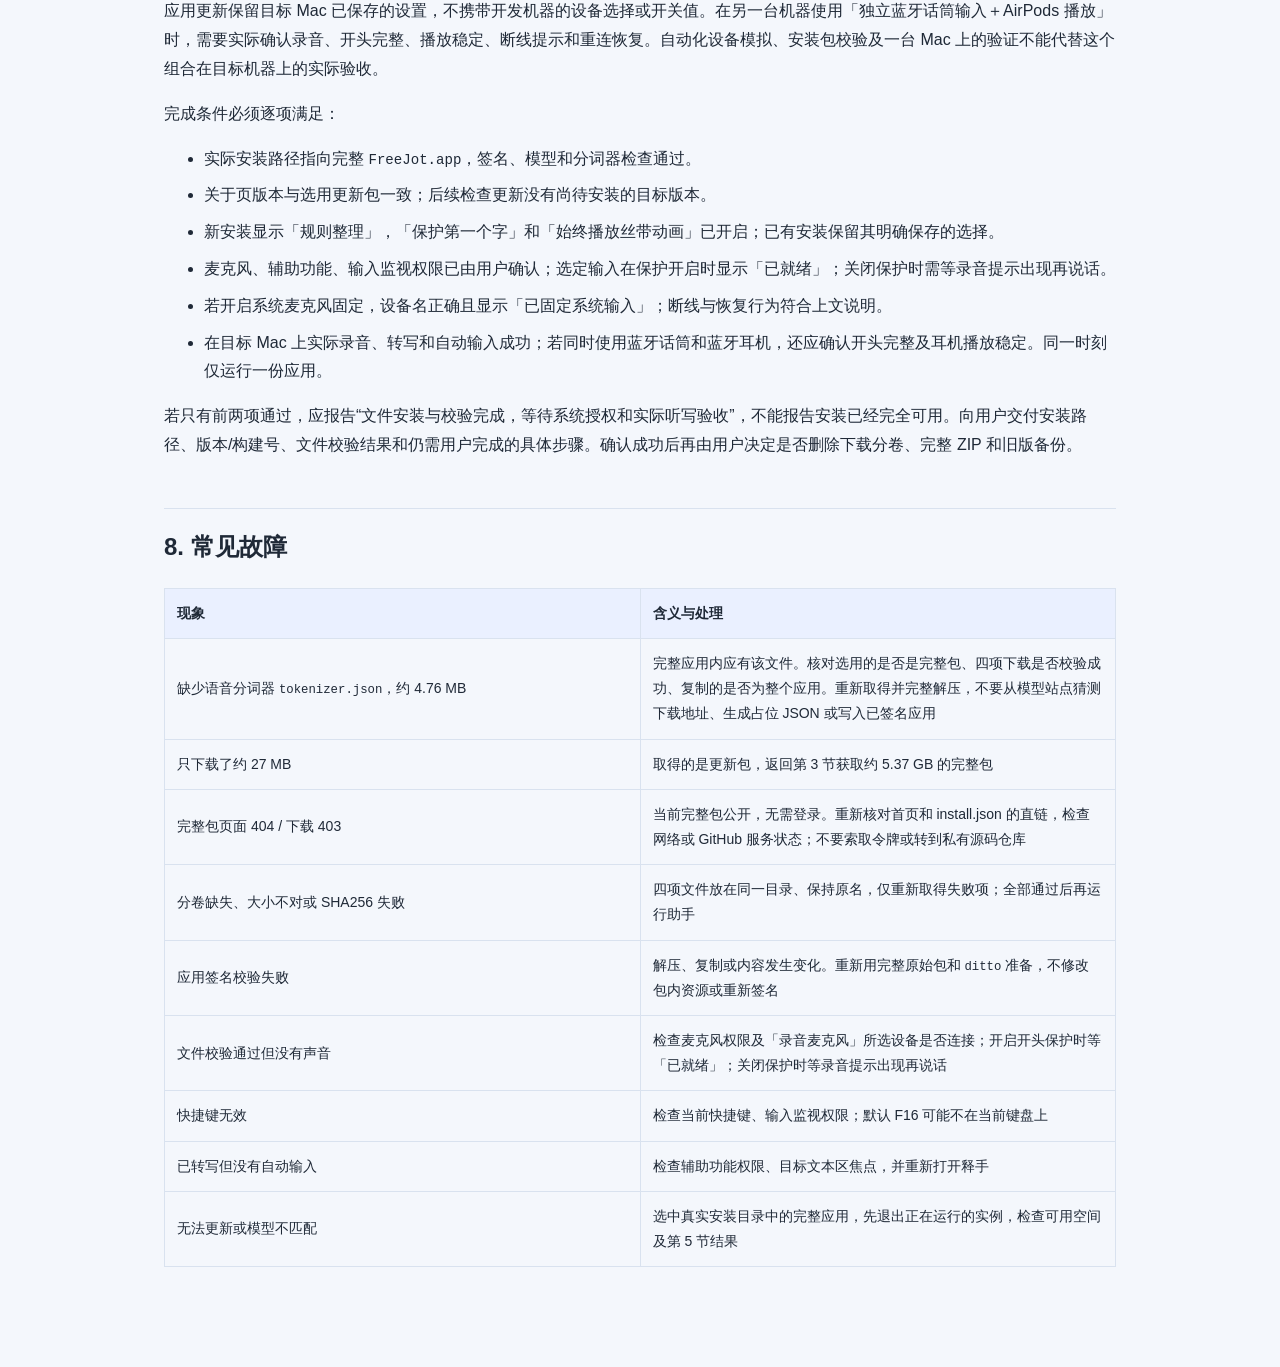
==== commit 5721d1e1: "Release 0.4.25 (20261127-082132)" ====
--- a/index.html
+++ b/index.html
@@ -126,7 +126,7 @@
 </ul>
 </nav>
 <h1 id="释手-freejotagent-安装指南">释手 / FreeJot：Agent 安装指南</h1>
-<p>供安装 agent 执行。核验日期：2026-11-22。系统要求：Apple Silicon（M
+<p>供安装 agent 执行。核验日期：2026-11-27。系统要求：Apple Silicon（M
 系列）Mac、macOS 14 或更新版本。首次准备至少留出 20 GB
 可用空间；应用和两个模型约占 6.4 GB。运行和离线安装只需 Mac
 自带工具，无需 Python、Xcode 或 API Key。</p>
@@ -136,7 +136,7 @@
 <code>FreeJot-Update-*.zip</code>
 用于已有完整离线版的升级，不能单独完成首次安装。完整包已带齐 tokenizer
 和两个模型。安装后按第 6 节在应用内更新到当前版本
-<strong>0.4.24</strong>。</p>
+<strong>0.4.25</strong>。</p>
 <ul>
 <li><a href="https://yinsn.github.io/FreeJot-Updates/">Agent
 安装主页</a></li>
@@ -323,18 +323,19 @@
 个模型文件的 SHA256，包括 <strong>4,760,339 字节的语音分词器
 <code>tokenizer.json</code></strong>。这套模型校验适用于完整 0.2.0
 及复用同一组模型的
-0.2.1–0.4.24；未来更换模型时应使用对应发布的配套清单。</p>
+0.2.1–0.4.25；未来更换模型时应使用对应发布的配套清单。</p>
 <p>新装完整包应显示版本 <code>0.2.4</code>、构建号
 <code>20260914-103027</code>。只有校验成功才继续；文件校验不代表麦克风、快捷键和自动输入已验证。</p>
 <h2 id="安装后检查更新旧版用户如何升级">6.
 安装后检查更新；旧版用户如何升级</h2>
 <p><strong>刚装好完整 0.2.4，或原来已装 0.2.2
 及以上版本：</strong>打开「设置 → 关于释手 → 检查更新」，下载并更新到
-<strong>0.4.24 /
-20261122-122930（UTC）</strong>。更新复用本机模型。主窗口、菜单栏和「设置
+<strong>0.4.25 /
+20261127-082132（UTC）</strong>。更新复用本机模型。主窗口、菜单栏和「设置
 →
-输入统计」同时显示今日与累计语音输入字数，个人词典按字母顺序展示；0.4.21–0.4.24
-同时将输入法冷启动压至约 <code>70 ms</code>、整句解码提速
+输入统计」同时显示今日与累计语音输入字数，个人词典按字母顺序展示；0.4.21–0.4.25
+同时修复导入英文快照劫持全拼混输后缀与历史导入权重干扰、收紧精确整句纠错，将输入法冷启动压至约
+<code>70 ms</code>、整句解码提速
 <code>2.3×–2.4×</code>，升级口语简拼、QWERTY
 邻键纠错与中英混输体验（词库热重载
 <code>&lt; 1 ms</code>），扩充主程序听写规范大小写词表并支持否定词结巴折叠，修正跨机迁移后的同步隔离，并配备成对双弦镂空菜单栏图标（开启语音记录同步的多台
@@ -342,7 +343,7 @@
 节权限与实际验收。若已是同版本或更新版本，无需重复下载安装。</p>
 <p><strong>原来已装完整 0.2.0 /
 0.2.1：</strong>这些旧版没有应用内更新入口，按下面步骤手动升级一次，可直接到
-0.4.24，无需逐版安装。</p>
+0.4.25，无需逐版安装。</p>
 <ol type="1">
 <li>从公开更新源下载更新包。agent 应先读取
 <code>app-update.json</code>，选取与 <code>tag_name</code>
@@ -351,9 +352,9 @@
 校验。拒绝未发布、预发布或不匹配的附件；不要仅以
 <code>releases/latest</code> 推测包名。</li>
 <li>当前已核验包为 <a
-href="https://github.com/yinsn/FreeJot-Updates/releases/download/v0.4.24/FreeJot-Update-0.4.24-AppleSilicon.zip">FreeJot-Update-0.4.24-AppleSilicon.zip</a>，大小
-<code>72153563</code> 字节，SHA256 为
-<code>8feade19ad146e59dbe538c5ee7e9dd4e64fed8a2d6bbe76005ad07c047d5ac2</code>。未来
+href="https://github.com/yinsn/FreeJot-Updates/releases/download/v0.4.25/FreeJot-Update-0.4.25-AppleSilicon.zip">FreeJot-Update-0.4.25-AppleSilicon.zip</a>，大小
+<code>72176429</code> 字节，SHA256 为
+<code>f7902355b709e20fb249e9d2553390f8bde296c7e21cf05e9a71f564d452c447</code>。未来
 feed 版本更高时，使用那次发布的元数据，不沿用这里的摘要。</li>
 <li>用 <code>ditto -x -k</code>
 解压到新的更新文件夹，退出所有释手实例。不要强制终止正在听写的应用。</li>
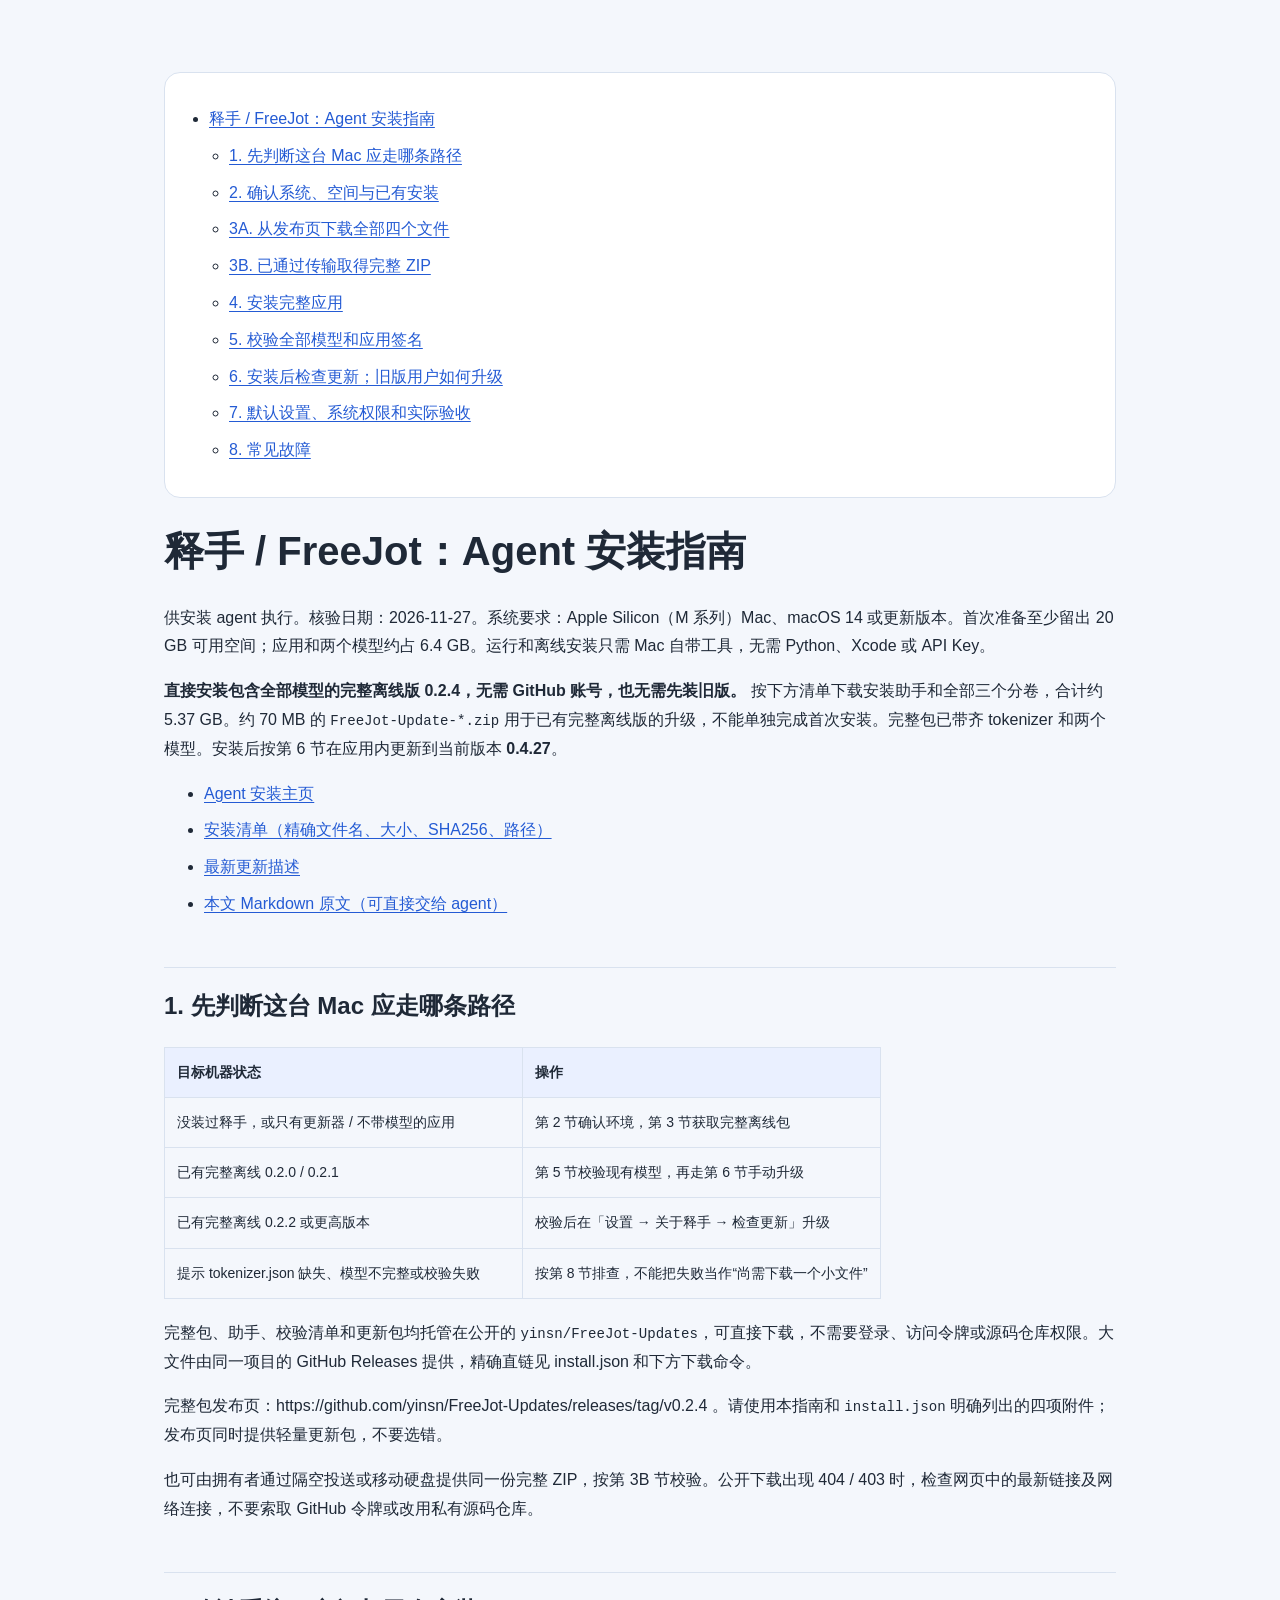
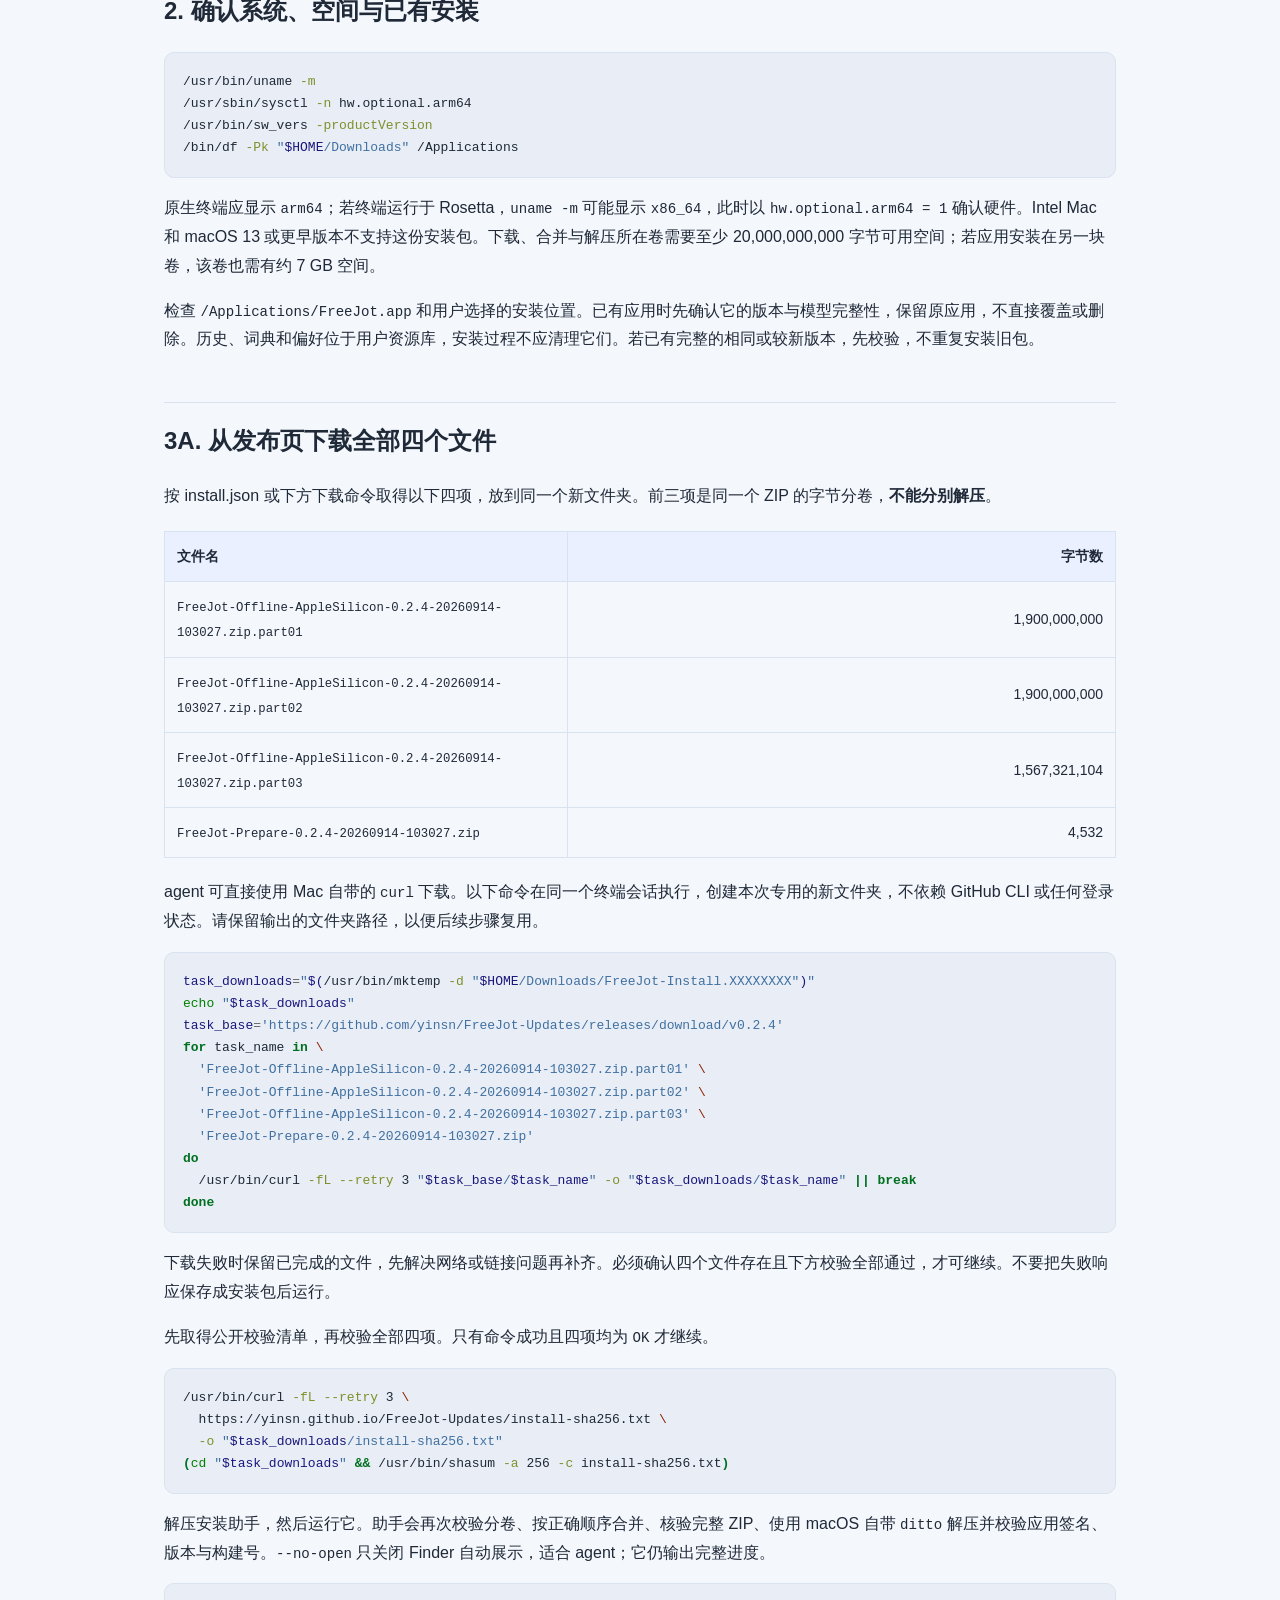
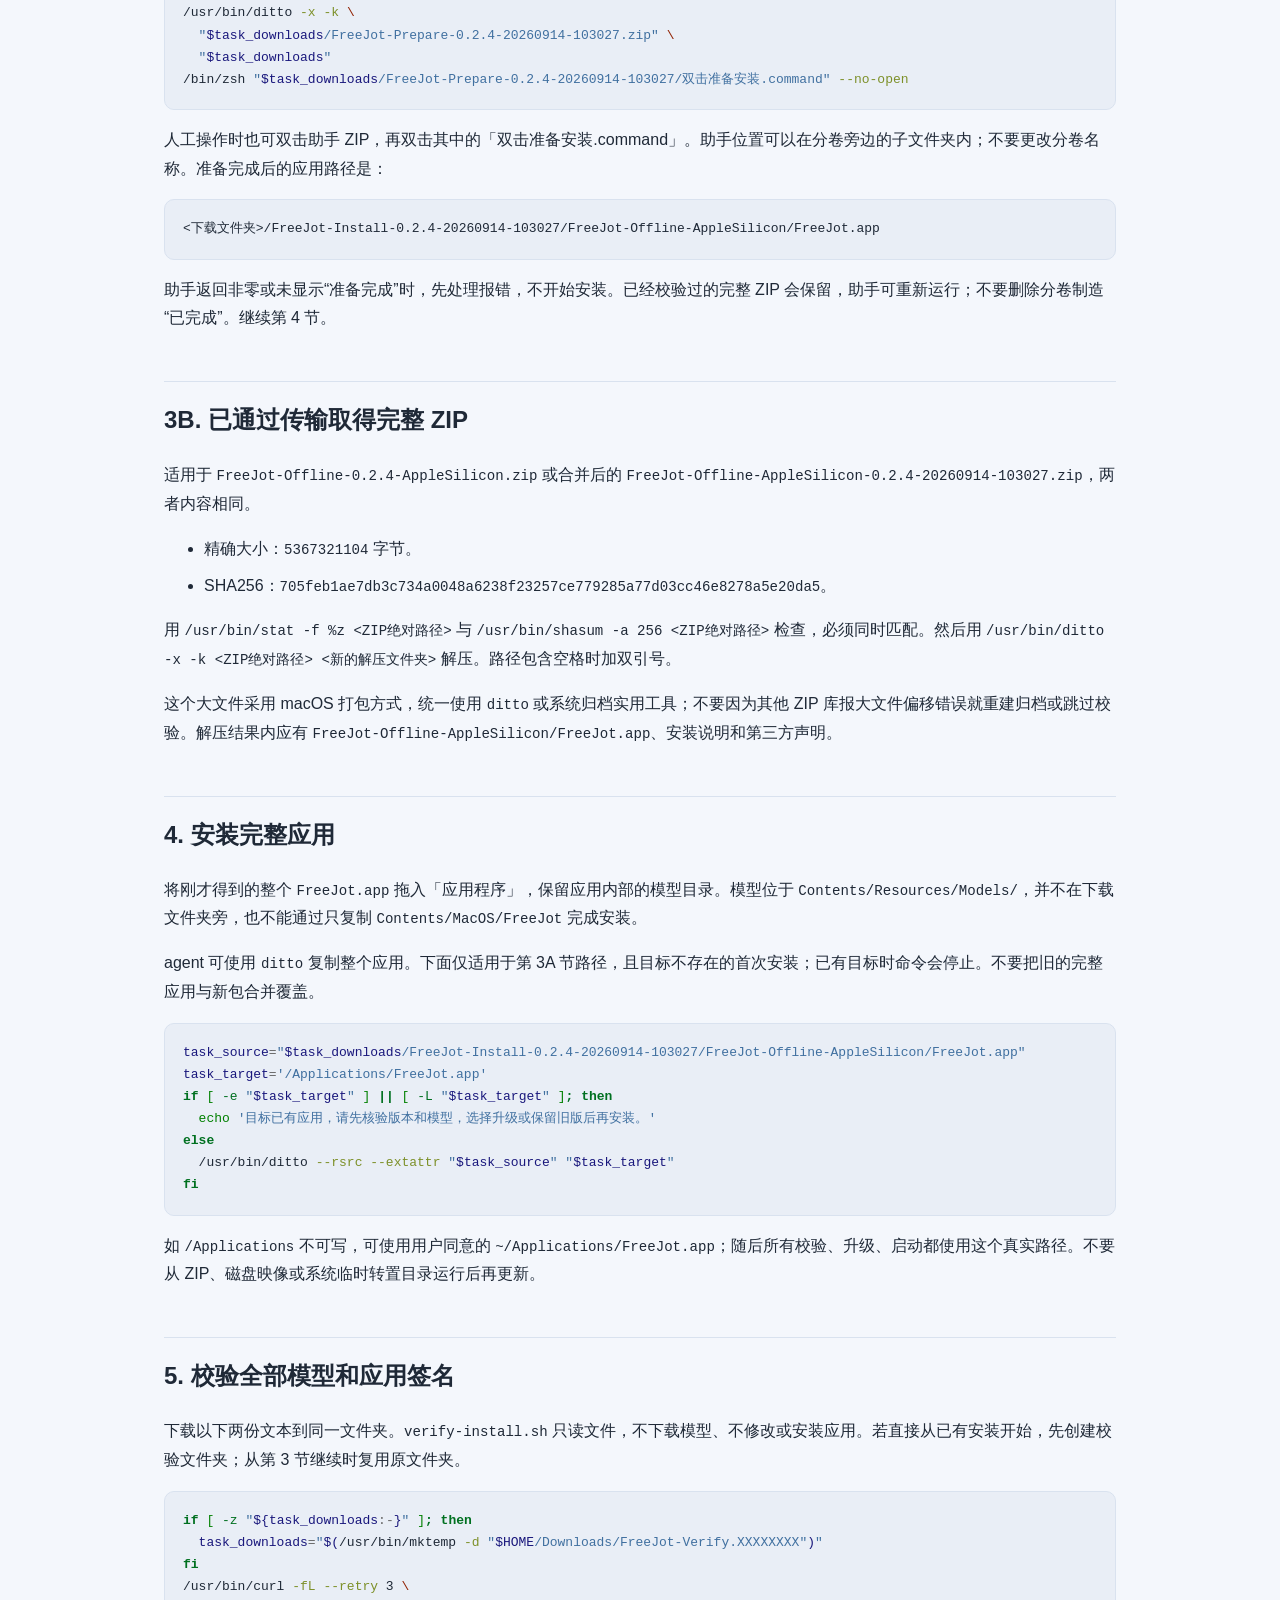
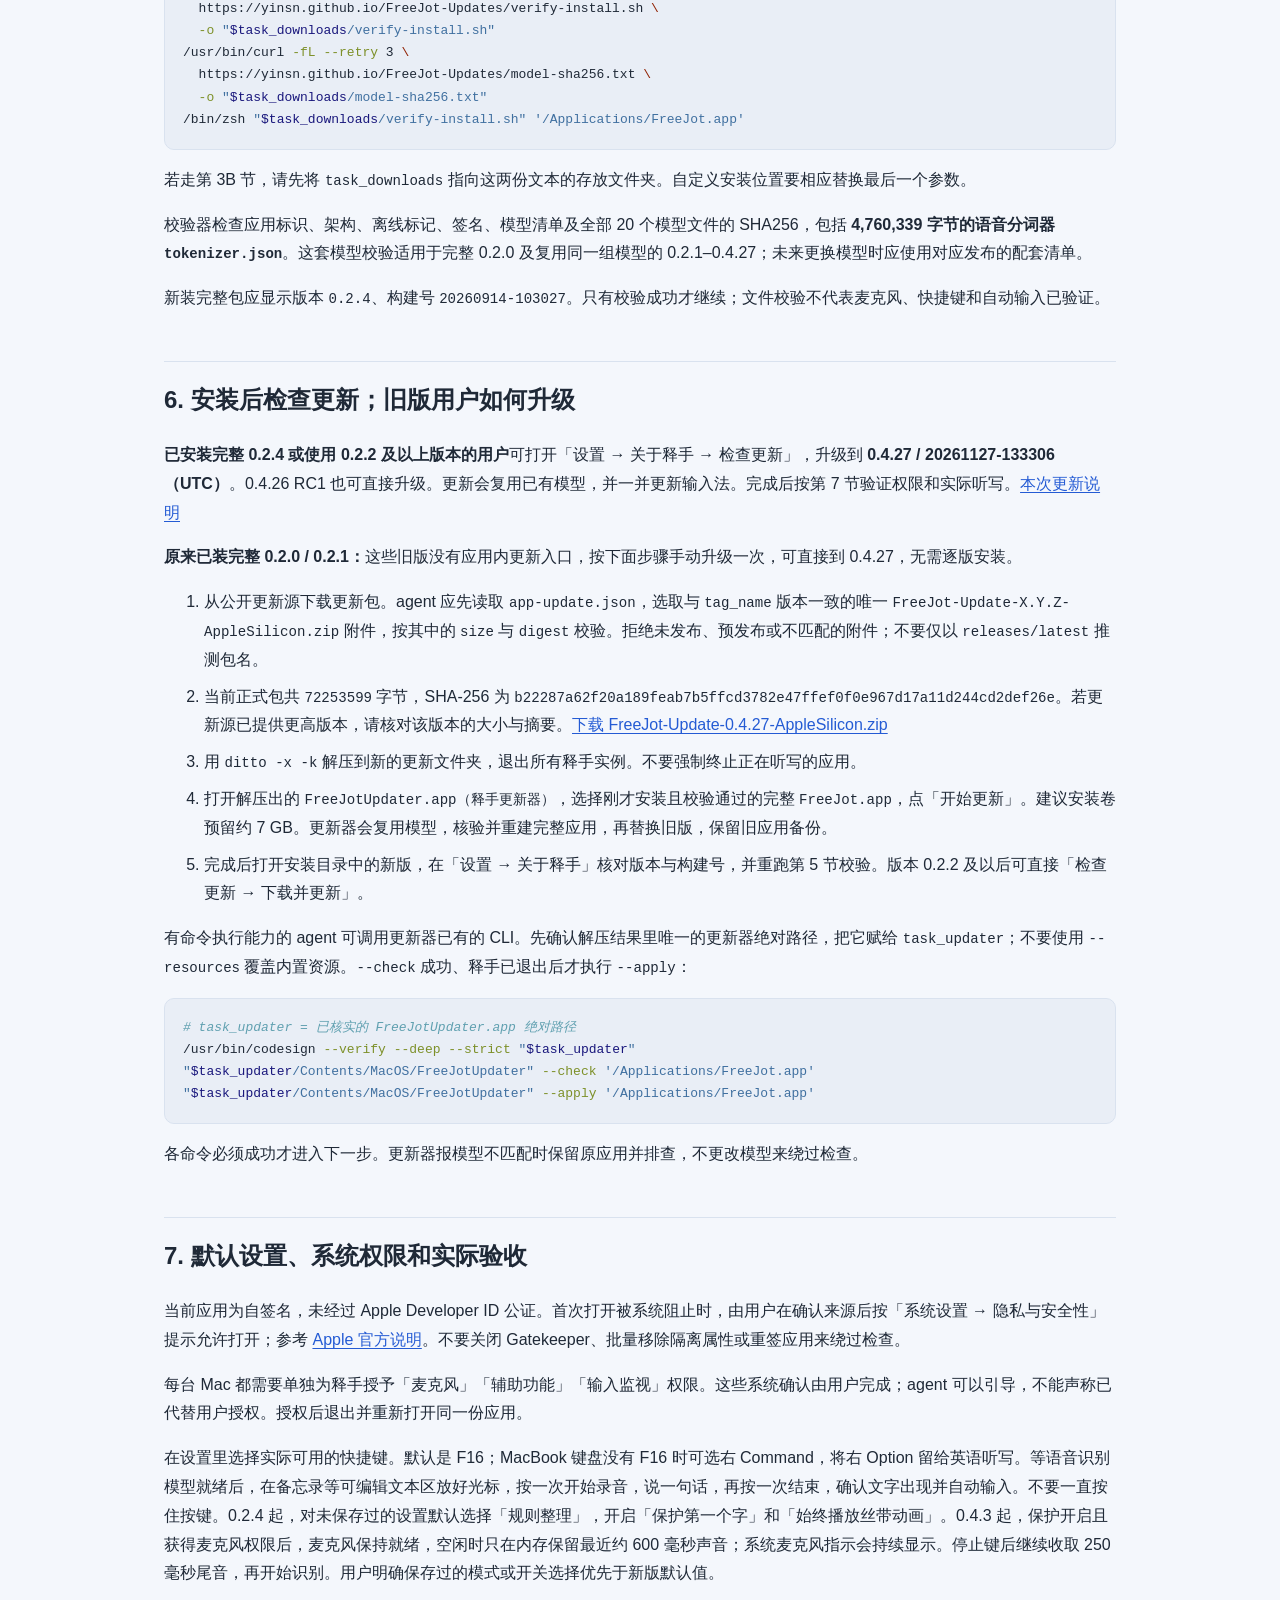
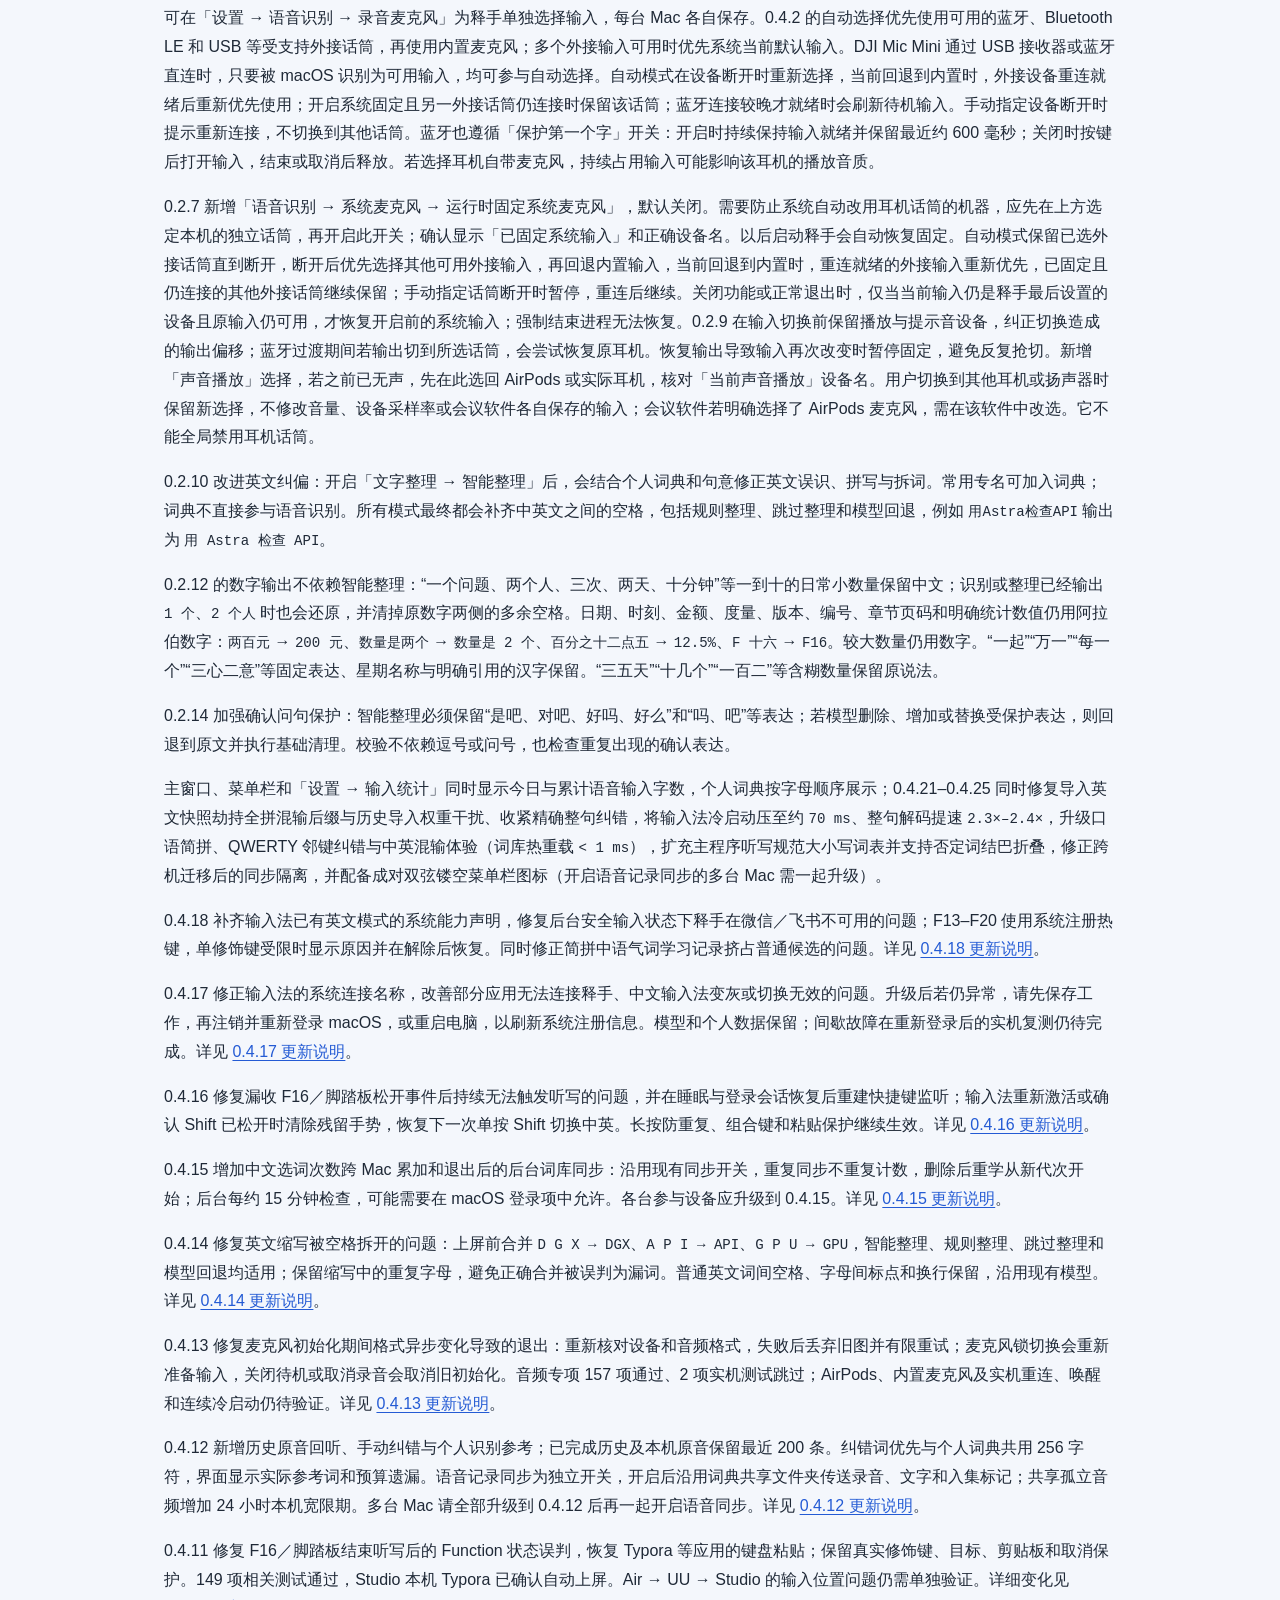
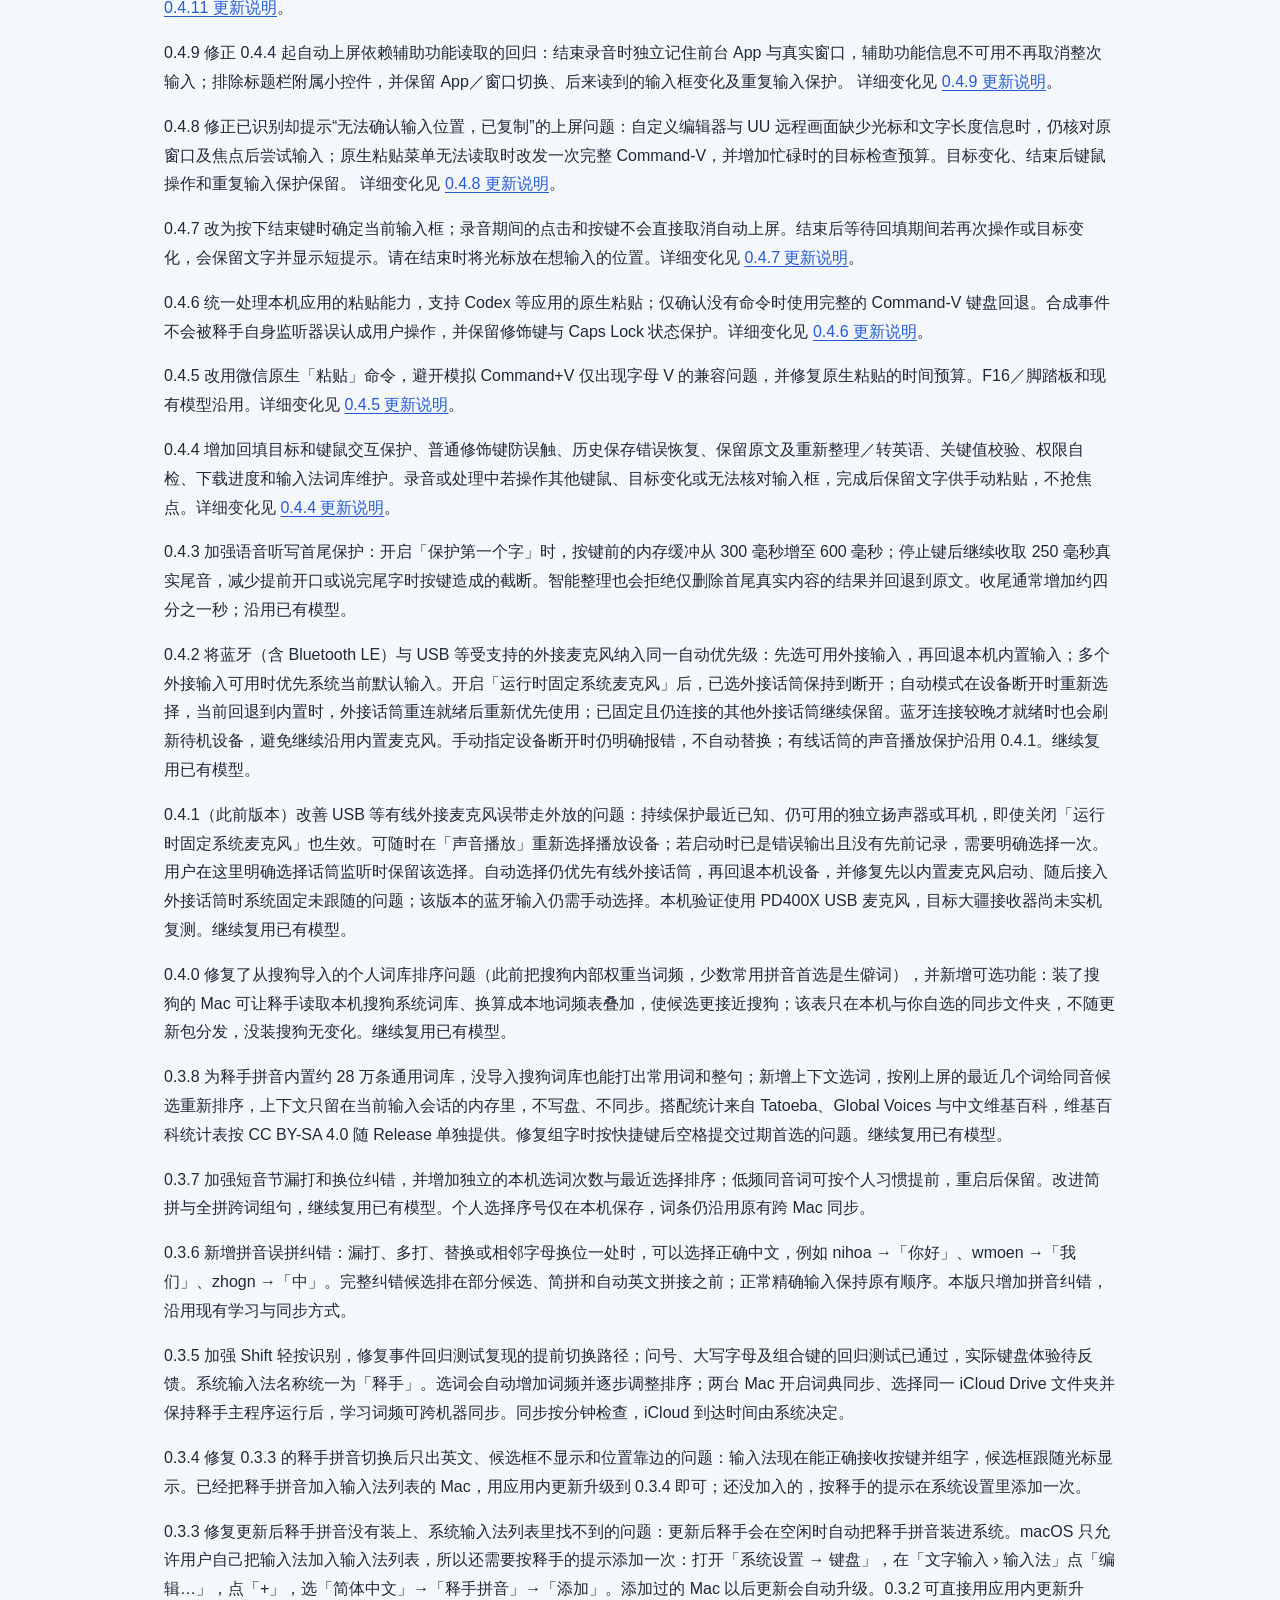
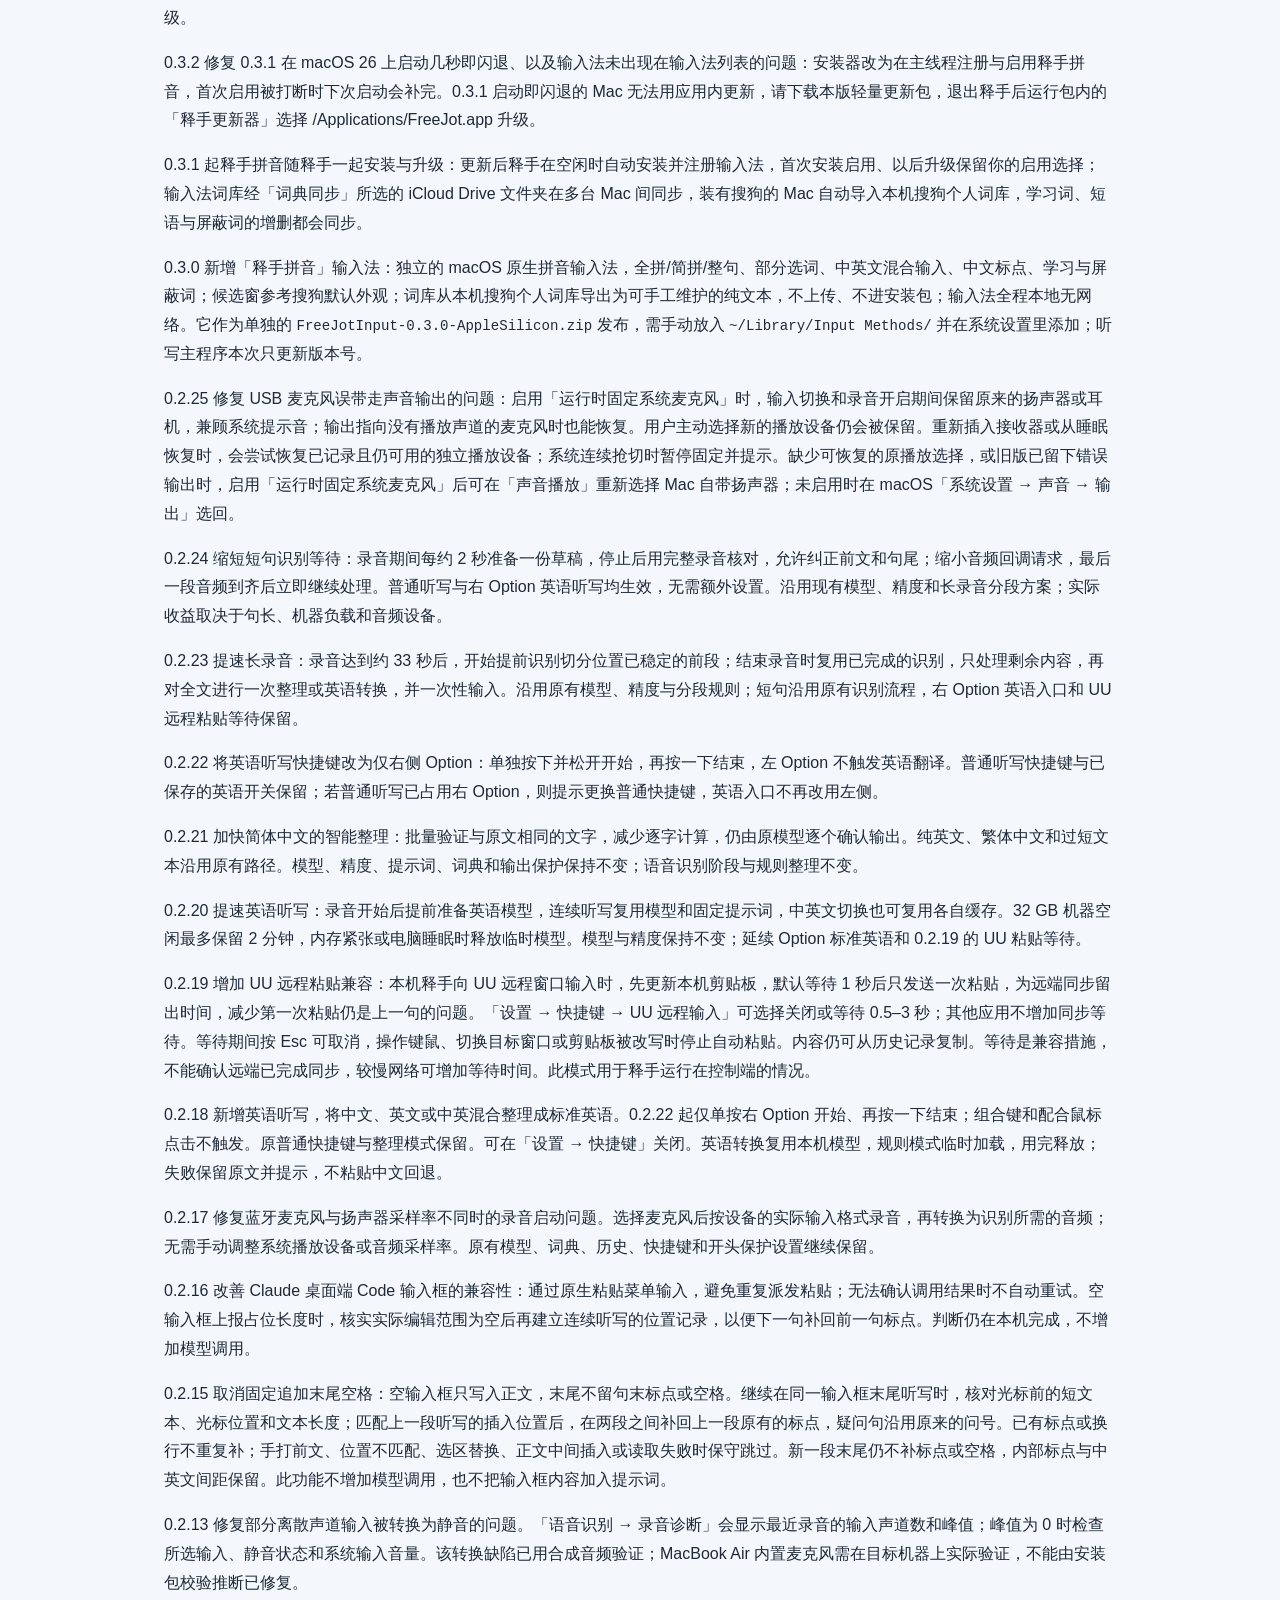
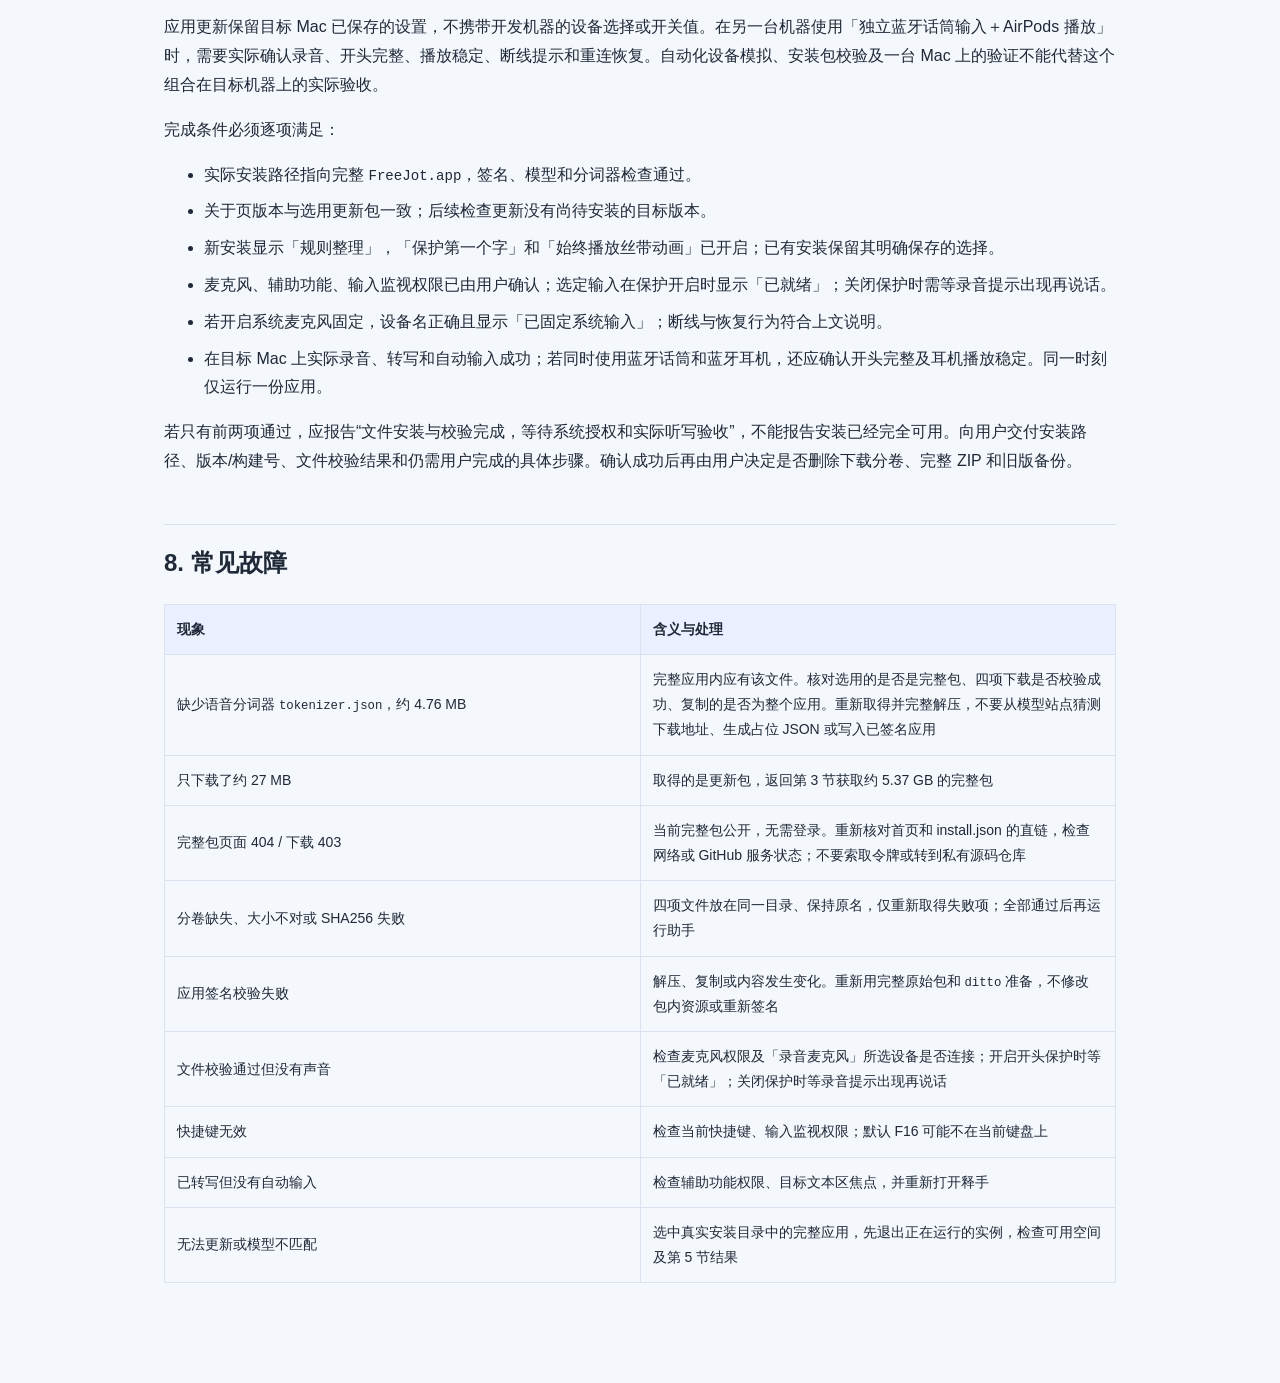
==== commit 13c1647e: "Prepare FreeJot 0.4.27 download guide and release notes" ====
--- a/index.html
+++ b/index.html
@@ -136,7 +136,7 @@
 <code>FreeJot-Update-*.zip</code>
 用于已有完整离线版的升级，不能单独完成首次安装。完整包已带齐 tokenizer
 和两个模型。安装后按第 6 节在应用内更新到当前版本
-<strong>0.4.25</strong>。</p>
+<strong>0.4.27</strong>。</p>
 <ul>
 <li><a href="https://yinsn.github.io/FreeJot-Updates/">Agent
 安装主页</a></li>
@@ -323,27 +323,19 @@
 个模型文件的 SHA256，包括 <strong>4,760,339 字节的语音分词器
 <code>tokenizer.json</code></strong>。这套模型校验适用于完整 0.2.0
 及复用同一组模型的
-0.2.1–0.4.25；未来更换模型时应使用对应发布的配套清单。</p>
+0.2.1–0.4.27；未来更换模型时应使用对应发布的配套清单。</p>
 <p>新装完整包应显示版本 <code>0.2.4</code>、构建号
 <code>20260914-103027</code>。只有校验成功才继续；文件校验不代表麦克风、快捷键和自动输入已验证。</p>
 <h2 id="安装后检查更新旧版用户如何升级">6.
 安装后检查更新；旧版用户如何升级</h2>
-<p><strong>刚装好完整 0.2.4，或原来已装 0.2.2
-及以上版本：</strong>打开「设置 → 关于释手 → 检查更新」，下载并更新到
-<strong>0.4.25 /
-20261127-082132（UTC）</strong>。更新复用本机模型。主窗口、菜单栏和「设置
-→
-输入统计」同时显示今日与累计语音输入字数，个人词典按字母顺序展示；0.4.21–0.4.25
-同时修复导入英文快照劫持全拼混输后缀与历史导入权重干扰、收紧精确整句纠错，将输入法冷启动压至约
-<code>70 ms</code>、整句解码提速
-<code>2.3×–2.4×</code>，升级口语简拼、QWERTY
-邻键纠错与中英混输体验（词库热重载
-<code>&lt; 1 ms</code>），扩充主程序听写规范大小写词表并支持否定词结巴折叠，修正跨机迁移后的同步隔离，并配备成对双弦镂空菜单栏图标（开启语音记录同步的多台
-Mac 需一起升级）。输入法随主应用更新。完成后进入第 7
-节权限与实际验收。若已是同版本或更新版本，无需重复下载安装。</p>
+<p><strong>已安装完整 0.2.4 或使用 0.2.2
+及以上版本的用户</strong>可打开「设置 → 关于释手 → 检查更新」，升级到
+<strong>0.4.27 / 20261127-133306（UTC）</strong>。0.4.26 RC1
+也可直接升级。更新会复用已有模型，并一并更新输入法。完成后按第 7
+节验证权限和实际听写。<a href="RELEASE-0.4.27.md">本次更新说明</a></p>
 <p><strong>原来已装完整 0.2.0 /
 0.2.1：</strong>这些旧版没有应用内更新入口，按下面步骤手动升级一次，可直接到
-0.4.25，无需逐版安装。</p>
+0.4.27，无需逐版安装。</p>
 <ol type="1">
 <li>从公开更新源下载更新包。agent 应先读取
 <code>app-update.json</code>，选取与 <code>tag_name</code>
@@ -351,11 +343,10 @@
 附件，按其中的 <code>size</code> 与 <code>digest</code>
 校验。拒绝未发布、预发布或不匹配的附件；不要仅以
 <code>releases/latest</code> 推测包名。</li>
-<li>当前已核验包为 <a
-href="https://github.com/yinsn/FreeJot-Updates/releases/download/v0.4.25/FreeJot-Update-0.4.25-AppleSilicon.zip">FreeJot-Update-0.4.25-AppleSilicon.zip</a>，大小
-<code>72176429</code> 字节，SHA256 为
-<code>f7902355b709e20fb249e9d2553390f8bde296c7e21cf05e9a71f564d452c447</code>。未来
-feed 版本更高时，使用那次发布的元数据，不沿用这里的摘要。</li>
+<li>当前正式包共 <code>72253599</code> 字节，SHA-256 为
+<code>b22287a62f20a189feab7b5ffcd3782e47ffef0f0e967d17a11d244cd2def26e</code>。若更新源已提供更高版本，请核对该版本的大小与摘要。<a
+href="https://github.com/yinsn/FreeJot-Updates/releases/download/v0.4.27/FreeJot-Update-0.4.27-AppleSilicon.zip">下载
+FreeJot-Update-0.4.27-AppleSilicon.zip</a></li>
 <li>用 <code>ditto -x -k</code>
 解压到新的更新文件夹，退出所有释手实例。不要强制终止正在听写的应用。</li>
 <li>打开解压出的
@@ -418,6 +409,14 @@
 <code>F16</code>。较大数量仍用数字。“一起”“万一”“每一个”“三心二意”等固定表达、星期名称与明确引用的汉字保留。“三五天”“十几个”“一百二”等含糊数量保留原说法。</p>
 <p>0.2.14
 加强确认问句保护：智能整理必须保留“是吧、对吧、好吗、好么”和“吗、吧”等表达；若模型删除、增加或替换受保护表达，则回退到原文并执行基础清理。校验不依赖逗号或问号，也检查重复出现的确认表达。</p>
+<p>主窗口、菜单栏和「设置 →
+输入统计」同时显示今日与累计语音输入字数，个人词典按字母顺序展示；0.4.21–0.4.25
+同时修复导入英文快照劫持全拼混输后缀与历史导入权重干扰、收紧精确整句纠错，将输入法冷启动压至约
+<code>70 ms</code>、整句解码提速
+<code>2.3×–2.4×</code>，升级口语简拼、QWERTY
+邻键纠错与中英混输体验（词库热重载
+<code>&lt; 1 ms</code>），扩充主程序听写规范大小写词表并支持否定词结巴折叠，修正跨机迁移后的同步隔离，并配备成对双弦镂空菜单栏图标（开启语音记录同步的多台
+Mac 需一起升级）。</p>
 <p>0.4.18
 补齐输入法已有英文模式的系统能力声明，修复后台安全输入状态下释手在微信／飞书不可用的问题；F13–F20
 使用系统注册热键，单修饰键受限时显示原因并在解除后恢复。同时修正简拼中语气词学习记录挤占普通候选的问题。详见
